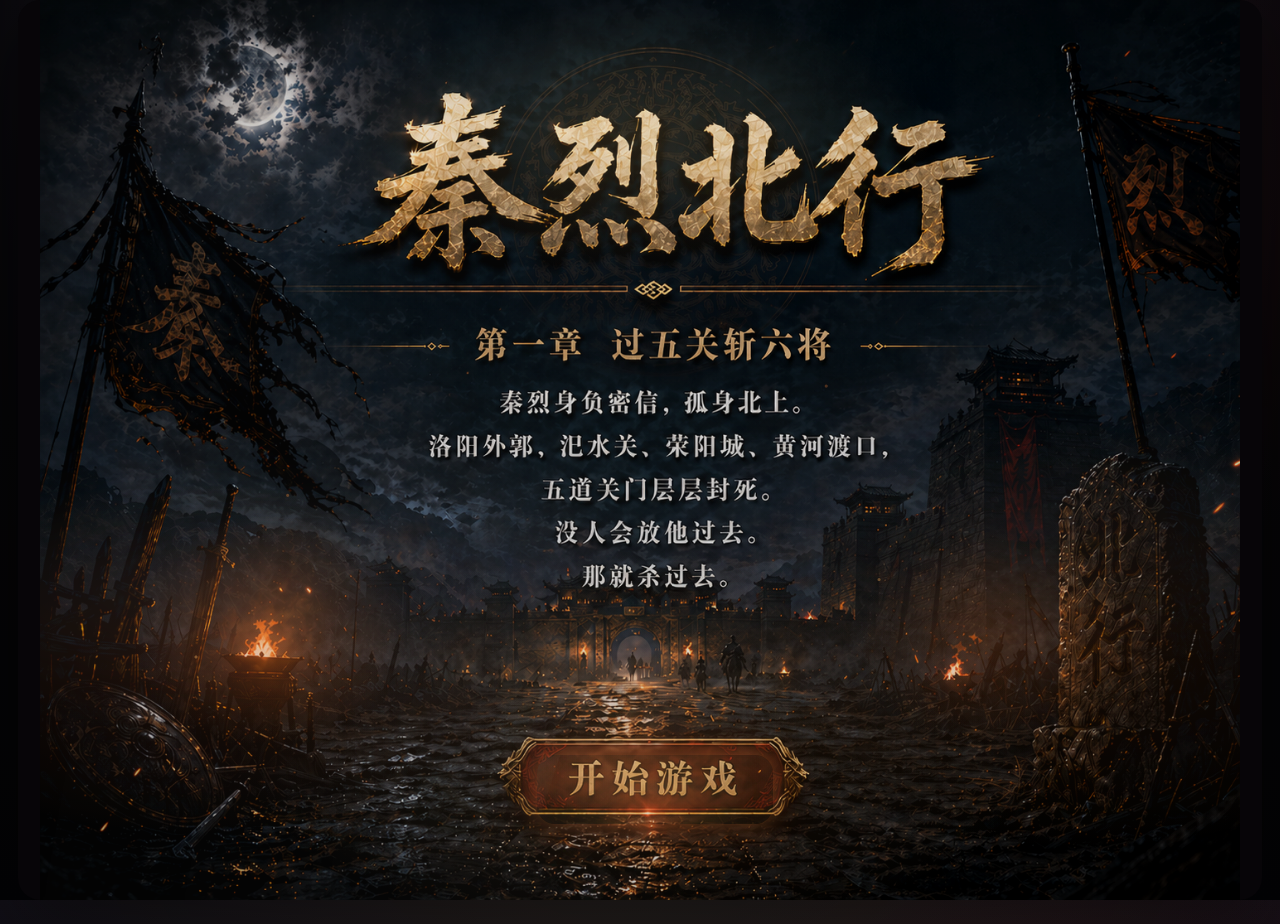
==== index.html @ 7d9b2bb1 "Fix attr growth resolution and block-vs-quick mitigation from 坚守 Made-with: Cursor" ====
<!doctype html>
<html lang="zh-Hans">
  <head>
    <meta charset="UTF-8" />
    <meta name="viewport" content="width=device-width, initial-scale=1.0" />
    <title>第一章·过五关斩六将</title>
    <link rel="preconnect" href="https://fonts.googleapis.com">
    <link rel="preconnect" href="https://fonts.gstatic.com" crossorigin>
    <link href="https://fonts.googleapis.com/css2?family=Shippori+Mincho:wght@400;500;600;700;800&family=Zen+Antique+Soft&family=Noto+Serif+JP:wght@400;500;600;700;900&display=swap" rel="stylesheet">
    <link rel="stylesheet" href="./style.css?v=20260427-home-start-fx-h-10" />
  </head>
  <body>
    <div class="app">
      <section id="homeScreen" class="home-screen" hidden aria-label="主菜单">
        <!-- 舞台与 4:3 封面同源，透明按钮热区随图片缩放对齐 -->
        <div class="home-screen__stage">
          <picture class="home-screen__loop-wrap">
            <img
              class="home-screen__loop"
              src="./ui-home-main-bg.png"
              alt=""
              width="1024"
              height="768"
              decoding="async"
              fetchpriority="high"
            />
          </picture>
          <div class="home-screen__fx" aria-hidden="true"></div>
          <div class="home-screen__depth" aria-hidden="true"></div>
          <div class="home-screen__content">
            <div class="home-screen__logo-fx" aria-hidden="true"></div>
            <div class="home-screen__actions">
              <span class="home-screen__start-fx" aria-hidden="true"></span>
              <button id="btnHomeStart" class="btn btn-offense home-screen__btn" type="button">开始游戏</button>
            </div>
          </div>
        </div>
      </section>

      <header id="appTopbar" class="topbar">
        <div class="topbar-row topbar-row--main">
          <div class="title">
                <div class="kicker">秦烈北行</div>
            <div id="pageTitle" class="h1">第一章·过五关斩六将</div>
          </div>
          <div class="topbar-roadmap-merit">
            <nav id="chapterRoadmap" class="chapter-roadmap" aria-label="战斗进度"></nav>
            <div id="runMeritWidget" class="run-merit-widget" aria-live="polite">
              <span class="run-merit-kicker">军功簿</span>
              <span id="runMeritValue" class="run-merit-value">0</span>
              <div id="runMeritHint" class="run-merit-hint" aria-hidden="true"></div>
            </div>
          </div>
        </div>
      </header>

      <!-- 剧情/目标已取消：只保留战斗与成长 -->

      <!-- 标题栏下方的“推进/成长模块”已取消；成长按钮改放在战斗信息内 -->

      <main id="appMain" class="main">
        <section class="left-col" id="leftCol">
          <section class="panel panel--chronicle">
            <div class="panel-header panel-header--intro-hero-actions">
              <div class="panel-header-text">
                <div id="battleLogPanelTitle" class="panel-title">阵前纪事</div>
                <div id="battleLogPanelSubtitle" class="panel-subtitle">刀兵往来，瞬息可变</div>
              </div>
              <div class="intro-hero-actions">
                <button
                  id="btnIntroHeroLocate"
                  type="button"
                  class="btn btn-secondary intro-hero-locate"
                  title="重新打开游戏主页以拉取最新排行榜"
                  hidden
                >
                  刷新排行榜
                </button>
                <div id="introHeroLocateMsg" class="intro-hero-locate-msg" aria-live="polite"></div>
              </div>
            </div>
            <div id="battleLog" class="scrollbox" aria-live="polite"></div>
          </section>

          <section id="settlePanelSection" class="panel panel--left-arsenal mini-panel--arsenal">
            <div class="panel-header">
              <div class="panel-title">战法卷</div>
              <div class="panel-subtitle">已得战法</div>
            </div>
            <div id="warehouseCards" class="warehouse-cards warehouse-cards--only"></div>
          </section>
        </section>

        <section class="right-col">
          <section id="battleInfoPanel" class="panel battle-info-panel panel--battle-stage">
            <div
              id="meritGradeUpgradeBanner"
              class="merit-grade-upgrade-banner"
              hidden
              aria-hidden="true"
              role="status"
            ></div>
            <div class="panel-header panel-header--battle-stage">
              <div class="panel-title">阵前形势</div>
              <div class="panel-subtitle" id="turnInfo"></div>
            </div>

            <!-- 第一章通关后：胜利条置于标题下，其下为内嵌结算（替代原全屏战功浮层） -->
            <div id="chapterSettleStack" class="chapter-settle-stack" hidden aria-hidden="true">
              <div id="chapterSettleVictory" class="chapter-settle-victory">
                <div class="chapter-settle-victory-card">
                  <div class="win-accent-bar"></div>
                  <div class="win-kicker">VICTORY</div>
                  <div class="win-text">此战得胜</div>
                </div>
              </div>
              <div id="chapterSettleBody" class="chapter-settle-body">
                <!-- 战功评级 + 此战得分：单卡包裹 -->
                <div id="chapterSettleScoreRow" class="chapter-settle-merit-card">
                  <div id="chapterSettleMeritHero" class="chapter-settle-merit-hero" aria-label="战功评价结果"></div>
                  <div class="chapter-settle-merit-card__score-row">
                    <div class="chapter-settle-score-block">
                      <span class="chapter-settle-label">此战得分</span>
                      <div id="chapterSettleScoreHintWrap" class="chapter-settle-score-hint" hidden aria-live="polite">
                        <span id="chapterSettleScoreHintPrimary" class="chapter-settle-score-hint-primary"></span>
                        <span id="chapterSettleScoreHintBonus" class="chapter-settle-score-hint-bonus" hidden></span>
                      </div>
                    </div>
                    <span id="chapterSettleMeritFlyAnchor" class="chapter-settle-score-fly-anchor">
                      <strong id="chapterSettleScoreVal" class="chapter-settle-score-val">—</strong>
                    </span>
                  </div>
                </div>
                <!-- 武魂（武将名与列传气质） -->
                <div class="chapter-settle-hero chapter-settle-soul-layer" id="chapterSettleHeroBlock"></div>
                <div class="chapter-settle-actions">
                  <button type="button" id="btnChapterSettleReplay" class="btn btn-offense">再战一次</button>
                  <button type="button" id="btnChapterSettleRename" class="btn btn-secondary" title="修改在英雄榜上的昵称">
                    我想改名
                  </button>
                </div>
              </div>
            </div>

            <div id="resolutionLayer" class="resolution-layer" hidden aria-hidden="true">
              <div id="resolutionPrimary" class="resolution-primary">
                <div id="playerActionCapsule" class="resolution-capsule resolution-capsule--player"></div>
                <div id="enemyActionCapsule" class="resolution-capsule resolution-capsule--enemy"></div>
                <div id="resolutionBurst" class="resolution-burst" aria-hidden="true"></div>
                <div id="resolutionLabel" class="resolution-label"></div>
              </div>
              <div id="resolutionSecondary" class="resolution-secondary"></div>
            </div>
            <div id="battleMeritFxLayer" class="battle-merit-fx-layer" hidden aria-hidden="true">
              <div id="battleMeritJudgement" class="battle-merit-judgement"></div>
              <div id="battleMeritDelta" class="battle-merit-delta"></div>
              <div id="battleMeritBreakdown" class="battle-merit-breakdown" aria-hidden="true"></div>
              <div id="battleMeritCombo" class="battle-merit-combo"></div>
              <div id="battleMeritBurst" class="battle-merit-burst"></div>
            </div>

            <div id="introOverlay" class="intro-overlay" hidden>
              <div class="intro-overlay-inner">
                <div class="intro-title">试锋之说明</div>
                <div class="intro-body">
                  <p>此乃三国乱世中的文字战阵。敌将各有意图，你须在“快攻、重击、防御、盾反、调息”之间择机而动，破其架势，乘隙处决，方可夺胜。</p>
                  <div class="intro-sub">此战所求</div>
                  <p>通关第一章《边寨首功》。胜局既定之前，务求少失手、少费回合、多存气血，以夺更高军功，名列英雄榜。</p>
                  <div class="intro-lb-head">
                    <div class="intro-sub">天下英雄榜</div>
                    <div class="intro-lb-refresh">
                      <button
                        id="btnIntroLbRefresh"
                        type="button"
                        class="btn btn-secondary intro-lb-refresh__btn"
                        title="打开主页以更新排行榜"
                      >
                        刷新
                      </button>
                    </div>
                  </div>
                  <div id="introTop3" class="intro-top3" aria-label="英雄榜节选"></div>
                  <div id="introDareCopy" class="intro-dare">乱世功名，敢来争先否？</div>
                  <div id="introDareActions" class="intro-dare-actions">
                    <button id="btnIntroDare" class="btn btn-offense intro-dare-btn" type="button">我敢试锋</button>
                    <button id="btnIntroContinue" class="btn btn-secondary intro-dare-btn" type="button" hidden>仍以旧名出战</button>
                    <button id="btnIntroNew" class="btn btn-secondary intro-dare-btn" type="button" hidden>另立名号</button>
                  </div>
                </div>
              </div>
            </div>

            <div
              id="nameDialog"
              class="name-dialog-overlay"
              hidden
              role="dialog"
              aria-modal="true"
              aria-labelledby="nameDialogTitle"
            >
              <div class="name-dialog-card">
                <div class="name-dialog-card__texture" aria-hidden="true"></div>
                <button type="button" id="nameDialogClose" class="name-dialog-close" aria-label="关闭">
                  ×
                </button>
                <header class="name-dialog-head">
                  <div class="name-dialog-kicker">名籍</div>
                  <div id="nameDialogTitle" class="name-dialog-title">请留名号</div>
                  <p id="nameDialogSub" class="name-dialog-sub">敢问壮士尊号？</p>
                </header>
                <div class="name-dialog-field">
                  <input
                    id="nameDialogInput"
                    class="name-dialog-input"
                    type="text"
                    placeholder="汉字至多 6 字，字母至多 12 个"
                  />
                </div>
                <div class="name-dialog-actions">
                  <button id="nameDialogOk" class="btn btn-offense name-dialog-ok" type="button">定名</button>
                </div>
              </div>
            </div>

            <div id="growthOverlay" class="growth-overlay" hidden>
              <div class="growth-overlay-inner">
                <div class="growth-title" id="nodeTitle"></div>
                <div class="growth-sub" id="nodeSubtitle"></div>
                <div id="nodeNarrativeBody" class="growth-narrative-body" hidden></div>
                <div id="nodeOptions" class="node-options"></div>
              </div>
            </div>

            <div id="battleCombatMain" class="battle-combat-main">
              <div id="battleCombatStage" class="battle-combat-stage">
                <div class="battle-stage-backdrop" aria-hidden="true">
                  <div class="battle-stage-backdrop__scene"></div>
                  <div class="battle-stage-backdrop__ornaments"></div>
                  <div class="battle-stage-backdrop__vignette"></div>
                </div>
                <div class="battle-stage-vs-crest" aria-hidden="true">
                  <img src="./ui-stage-vs-crest.png" alt="" />
                </div>
            <div id="enemyRowWrap" class="enemy-row">
              <div id="enemyCardA" class="fighter-card enemy-card" role="button" tabindex="0" aria-label="选择目标：敌方单位">
                <div id="enemyRestFxOverlayA" class="rest-fx-overlay" aria-hidden="true"></div>
                <div id="enemyCardFxLayerA" class="card-fx-layer" aria-hidden="true"></div>
                <div id="enemyCardFxTokenA" class="card-fx-token" aria-hidden="true"></div>
                <div id="enemyAvatarFrameA" class="card-avatar-frame card-avatar-frame--enemy" aria-hidden="true"></div>
                <span id="enemyFieldBadgeA" class="enemy-field-badge"></span>
                <div class="enemy-card-body">
                  <div class="card-title" id="enemyAName"></div>
                  <div class="meters">
                    <div class="meter">
                      <div class="meter-label">HP</div>
                      <div id="eAHpBarWrap" class="meter-bar"><div id="eAHpBar" class="meter-fill"></div></div>
                      <div id="eAHpText" class="meter-text"></div>
                    </div>
                    <div class="meter">
                      <div class="meter-label">失衡</div>
                      <div id="eAStaggerBarWrap" class="meter-bar"><div id="eAStaggerBar" class="meter-fill stagger"></div></div>
                      <div id="eAStaggerText" class="meter-text"></div>
                    </div>
                  </div>
                  <div id="eAFlags" class="flags"></div>
                  <div id="intentAInCard" class="enemy-intent"></div>
                </div>
                <div id="enemyExecuteWrapA" class="enemy-execute-overlay" hidden>
                  <button id="actExecuteA" type="button" class="btn btn-danger btn-execute-on-card">失衡已满！上前处决！</button>
                </div>
              </div>

              <div id="enemyCardB" class="fighter-card enemy-card" role="button" tabindex="0" aria-label="选择目标：敌方单位">
                <div id="enemyRestFxOverlayB" class="rest-fx-overlay" aria-hidden="true"></div>
                <div id="enemyCardFxLayerB" class="card-fx-layer" aria-hidden="true"></div>
                <div id="enemyCardFxTokenB" class="card-fx-token" aria-hidden="true"></div>
                <div id="enemyAvatarFrameB" class="card-avatar-frame card-avatar-frame--enemy" aria-hidden="true"></div>
                <span id="enemyFieldBadgeB" class="enemy-field-badge"></span>
                <div class="enemy-card-body">
                  <div class="card-title" id="enemyBName"></div>
                  <div class="meters">
                    <div class="meter">
                      <div class="meter-label">HP</div>
                      <div id="eBHpBarWrap" class="meter-bar"><div id="eBHpBar" class="meter-fill"></div></div>
                      <div id="eBHpText" class="meter-text"></div>
                    </div>
                    <div class="meter">
                      <div class="meter-label">失衡</div>
                      <div id="eBStaggerBarWrap" class="meter-bar"><div id="eBStaggerBar" class="meter-fill stagger"></div></div>
                      <div id="eBStaggerText" class="meter-text"></div>
                    </div>
                  </div>
                  <div id="eBFlags" class="flags"></div>
                  <div id="intentBInCard" class="enemy-intent"></div>
                </div>
                <div id="enemyExecuteWrapB" class="enemy-execute-overlay" hidden>
                  <button id="actExecuteB" type="button" class="btn btn-danger btn-execute-on-card">失衡已满！上前处决！</button>
                </div>
                <div id="enemyWaitingOverlayB" class="enemy-waiting-overlay" aria-hidden="true">
                  <span class="enemy-waiting-overlay__label">未上场</span>
                </div>
              </div>

              <div id="enemyCardC" class="fighter-card enemy-card" hidden role="button" tabindex="0" aria-label="选择目标：敌方单位">
                <div id="enemyRestFxOverlayC" class="rest-fx-overlay" aria-hidden="true"></div>
                <div id="enemyCardFxLayerC" class="card-fx-layer" aria-hidden="true"></div>
                <div id="enemyCardFxTokenC" class="card-fx-token" aria-hidden="true"></div>
                <div id="enemyAvatarFrameC" class="card-avatar-frame card-avatar-frame--enemy" aria-hidden="true"></div>
                <span id="enemyFieldBadgeC" class="enemy-field-badge"></span>
                <div class="enemy-card-body">
                  <div class="card-title" id="enemyCName"></div>
                  <div class="meters">
                    <div class="meter">
                      <div class="meter-label">HP</div>
                      <div id="eCHpBarWrap" class="meter-bar"><div id="eCHpBar" class="meter-fill"></div></div>
                      <div id="eCHpText" class="meter-text"></div>
                    </div>
                    <div class="meter">
                      <div class="meter-label">失衡</div>
                      <div id="eCStaggerBarWrap" class="meter-bar"><div id="eCStaggerBar" class="meter-fill stagger"></div></div>
                      <div id="eCStaggerText" class="meter-text"></div>
                    </div>
                  </div>
                  <div id="eCFlags" class="flags"></div>
                  <div id="intentCInCard" class="enemy-intent"></div>
                </div>
                <div id="enemyExecuteWrapC" class="enemy-execute-overlay" hidden>
                  <button id="actExecuteC" type="button" class="btn btn-danger btn-execute-on-card">失衡已满！上前处决！</button>
                </div>
              </div>
            </div>

            <div id="dividerAfterEnemies" class="battle-vs-divider" role="separator" aria-label="对阵">
              <span class="battle-vs-divider__line battle-vs-divider__line--enemy" aria-hidden="true"></span>
              <span id="battleMeritFlyAnchor" class="battle-vs-divider__fly-anchor">
                <span id="battleVsTurnLabel" class="battle-vs-divider__vs">VS</span>
                <span id="endingMeritFlyAnchor" class="battle-vs-divider__turn-limit-wrap" hidden>
                  <span class="battle-vs-divider__turn-limit-label">本战</span>
                  <span id="endingMeritBattleTurn" class="battle-vs-divider__turn-limit" aria-live="polite">—</span>
                </span>
              </span>
              <span class="battle-vs-divider__line battle-vs-divider__line--player" aria-hidden="true"></span>
            </div>
            <div class="action-desc" id="actionDesc">—</div>

            <div id="playerRowWrap" class="player-row">
              <div id="playerCard" class="fighter-card">
                <div id="restFxOverlay" class="rest-fx-overlay" aria-hidden="true"></div>
                <div id="playerCardFxLayer" class="card-fx-layer" aria-hidden="true"></div>
                <div id="playerCardFxToken" class="card-fx-token" aria-hidden="true"></div>
                <div id="playerAvatarFrame" class="card-avatar-frame card-avatar-frame--player" aria-hidden="true"></div>
                <div id="playerBrokenBanner" class="player-status-banner" hidden>破绽</div>
                <div id="playerDeadBanner" class="player-status-banner player-status-banner--dead" hidden></div>
                <div id="playerMeritTurnWarn" class="player-merit-turn-warn" hidden aria-live="polite"></div>
                <div class="player-card-head">
                  <div class="player-card-id">
                    <span id="playerName" class="player-name"></span><span id="playerLevel" class="fighter-level"></span>
                  </div>
                </div>
                <div class="meters">
                  <div class="meter">
                    <div class="meter-label">HP</div>
                    <div id="pHpBarWrap" class="meter-bar"><div id="pHpBar" class="meter-fill"></div></div>
                    <div id="pHpText" class="meter-text"></div>
                  </div>
                  <div class="meter">
                    <div class="meter-label">失衡</div>
                    <div id="pStaggerBarWrap" class="meter-bar"><div id="pStaggerBar" class="meter-fill stagger"></div></div>
                    <div id="pStaggerText" class="meter-text"></div>
                  </div>
                </div>
                <div id="pFlags" class="flags"></div>
                <div id="playerCardFlavor" class="player-card-flavor">—</div>
              </div>
              <section class="mini-panel mini-panel--commands skill-icons-panel" aria-label="招式">
                <div class="mini-title">招式</div>
                <div class="skill-icons">
                  <div class="skill-icons-row">
                    <button id="actAttack" class="skill-icon skill-icon--attack btn btn-quick" type="button">快攻</button>
                    <button id="actHeavy" class="skill-icon skill-icon--heavy btn btn-heavy" type="button">重击</button>
                  </div>
                  <div class="skill-icons-row">
                    <button id="actDefend" class="skill-icon skill-icon--defend btn btn-defend" type="button">防御</button>
                    <button id="actBlock" class="skill-icon skill-icon--block btn btn-block" type="button">盾反</button>
                    <button id="actRest" class="skill-icon skill-icon--rest btn btn-rest" type="button">调息</button>
                  </div>
                </div>
              </section>
            </div>

            <div id="growthContinueBar" class="growth-continue-bar" hidden>
              <button id="btnGrowthNextBattle" type="button" class="btn btn-offense growth-next-battle-btn">进入下一场战斗</button>
            </div>

            <div id="preFightStartWrap" class="pre-fight-start" hidden>
              <button id="btnStartBattle" class="btn btn-offense pre-fight-start-btn" type="button">开阵</button>
              <button id="btnRetryBattle" class="btn btn-danger pre-fight-start-btn" type="button" hidden>再战此阵</button>
              <button id="btnLoseBackToMain" class="btn btn-secondary pre-fight-start-btn" type="button" hidden>结算回营</button>
            </div>

            <div id="actionsWrap" class="actions">
              <div class="action-cell">
                <button id="actAttackOld" class="btn btn-quick" type="button">快攻</button>
                <div id="actHintAttack" class="action-effect" aria-hidden="true"></div>
              </div>
              <div class="action-cell">
                <button id="actHeavyOld" class="btn btn-heavy" type="button">重击</button>
                <div id="actHintHeavy" class="action-effect" aria-hidden="true"></div>
              </div>
              <div class="action-cell">
                <button id="actDefendOld" class="btn btn-defend" type="button">防御</button>
                <div id="actHintDefend" class="action-effect" aria-hidden="true"></div>
              </div>
              <div class="action-cell">
                <button id="actBlockOld" class="btn btn-block" type="button">盾反</button>
                <div id="actHintBlock" class="action-effect" aria-hidden="true"></div>
              </div>
              <div class="action-cell">
                <button id="actRestOld" class="btn btn-rest" type="button">调息</button>
                <div id="actHintRest" class="action-effect" aria-hidden="true"></div>
              </div>
            </div>

            <div id="battleWinInline" class="battle-win-inline" hidden aria-hidden="true">
              <div class="battle-win-inline-shell">
                <div id="battleWinInlineVictory" class="battle-win-inline-victory" hidden>
                  <div class="win-card battle-win-inline-card">
                    <div class="win-accent-bar"></div>
                    <div class="win-kicker">VICTORY</div>
                    <div class="win-text">此战得胜</div>
                    <div class="win-divider"></div>
                    <button id="btnWinContinue" class="btn win-claim" type="button">领赏</button>
                    <button id="btnWinClaim" class="btn win-claim" type="button" hidden>录入英雄榜</button>
                  </div>
                </div>
                <div id="winRewardSixPick" class="win-reward-six-pick" hidden aria-live="polite"></div>
                <div id="winGrowthEmbed" class="win-growth-embed battle-win-inline-growth" hidden>
                  <div class="win-growth-title" id="winGrowthTitle"></div>
                  <div class="win-growth-sub" id="winGrowthSubtitle"></div>
                  <div id="winGrowthOptions" class="win-growth-options node-options"></div>
                </div>
                <div id="battleWinInlineAdvance" class="battle-win-inline-advance" hidden>
                  <button
                    id="btnWinGrowthNextBattle"
                    type="button"
                    class="btn btn-offense battle-win-inline-advance-btn"
                    disabled
                  >
                    奔赴下一阵
                  </button>
                  <div id="winGrowthNextSubtitle" class="battle-win-inline-advance-sub" aria-live="polite"></div>
                </div>
              </div>
            </div>
              </div>

            <div id="dividerBeforeBelowActions" class="panel-divider"></div>
            <div id="belowActionsWrap" class="below-actions">
              <section class="mini-panel mini-panel--war-report panel--war-report">
                <div class="mini-title mini-title--war-report">
                  <div id="settleLogPanelTitle" class="panel-title">战后军报</div>
                  <div id="settleLogPanelSubtitle" class="panel-subtitle">功过赏罚</div>
                </div>
                <div id="settleLog" class="scrollbox mini settle-log-panel"></div>
              </section>
              <section id="tipsPanel" class="mini-panel mini-panel--tips">
                <div class="mini-title mini-title--tips-head">
                  <span>军前提要</span>
                  <label class="beginner-mode-toggle">
                    <input type="checkbox" id="beginnerModeToggle" />
                    <span>初学指引</span>
                  </label>
                </div>
                <div id="tips" class="scrollbox mini"></div>
              </section>
            </div>
            </div>
          </section>
        </section>
      </main>

      <!-- 固定在全屏最上层，勿放在 #battleInfoPanel 内，否则会参与 flex 子项布局、易与 backdrop-filter 叠层干扰战斗区 -->
      <div
        id="bossExecPlayerDramaOverlay"
        class="boss-exec-player-drama-overlay"
        hidden
        aria-hidden="true"
        aria-label="头目处决预告"
      >
        <div class="boss-exec-player-drama-inner">
          <p class="boss-exec-player-drama-line boss-exec-player-drama-line--1" id="bossExecPlayerDramaLine1"></p>
          <p class="boss-exec-player-drama-line boss-exec-player-drama-line--2" id="bossExecPlayerDramaLine2"></p>
        </div>
      </div>
    </div>

    <!-- 第一章通关黑幕终章（盖过顶栏与主界面） -->
    <div
      id="chapterEndEpilogue"
      class="chapter-end-epilogue"
      hidden
      aria-hidden="true"
      aria-label="第一章结尾"
    >
      <div class="chapter-end-epilogue__inner">
        <h2 id="chapterEndEpilogueTitle" class="chapter-end-epilogue__title">第一章完</h2>
        <div class="chapter-end-epilogue__lines" aria-live="polite">
          <p class="chapter-end-epilogue__line" data-line="1">五关已过，六将皆斩。</p>
          <p class="chapter-end-epilogue__line" data-line="2">秦烈踏过古道，身后血色渐沉。</p>
          <p class="chapter-end-epilogue__line" data-line="3">信还在。</p>
          <p class="chapter-end-epilogue__line chapter-end-epilogue__line--final" data-line="5">路，还没有走完。</p>
        </div>
        <div id="chapterEndEpilogueActions" class="chapter-end-epilogue__actions" hidden>
          <button type="button" id="btnChapterEndReplayMenu" class="btn btn-offense">再玩一次</button>
          <button type="button" id="btnChapterEndNextChapter" class="btn btn-secondary">进入第二章</button>
        </div>
      </div>
    </div>

    <script src="./supabase-config.js"></script>
    <script src="./leaderboard-online.js"></script>
    <script src="./general_soul_lookup.js"></script>
    <script src="./general_soul_comment.js"></script>
    <script src="./general_soul_lore_105.js"></script>
    <script src="./general_soul_scoring.js"></script>
    <script src="./skill_cards_config.js"></script>
    <script src="./main.js?v=20260427-attr-block-mit"></script>
  </body>
</html>
---- style.css ----
:root{
  --bg:#0d0a12;
  --panel:#16121e;
  --panel2:#110d1a;
  --text:#e8dcc8;
  --muted:#9a8e7a;
  --line:#2d2340;
  --accent:#c9a96e;
  --accent2:#c41e3a;
  --danger:#b91c1c;
  --warn:#d4920a;
  --shadow: 0 10px 30px rgba(0,0,0,.45);
  --radius:10px;
  --mono: "Noto Serif JP", "Shippori Mincho", ui-monospace, SFMono-Regular, Menlo, Monaco, Consolas, "Liberation Mono", "Courier New", monospace;
  --sans: "Shippori Mincho", "Noto Serif JP", "Zen Antique Soft", serif;
  /* 全站按钮：与主菜单行动键同源宋体，战斗/叙事/弹窗共用 */
  --ui-btn-font: "Noto Serif SC", "Source Han Serif SC", "Songti SC", "Shippori Mincho", "Noto Serif JP", serif;
  /* 战斗信息面板：战前/战中统一最小高度，避免隐藏卡片区后整体被压扁 */
  --battle-info-panel-min-h: 820px;
  --battle-enemy-slot-h: 296px;
  /* 技能按键悬浮说明：高于战斗区内卡片/提示等；全屏蒙层再高于说明 */
  --z-skill-tooltip: 50000;
  --z-modal-overlay: 60000;
  /* 顶部累计战功悬浮框：全局最高，避免被任意面板遮挡 */
  --z-run-merit-hint: 120000;
  /* 战功评级 7 档：统一动效基准（由 .grade-* 覆盖强弱） */
  --grade-text-shadow: 0 1px 2px rgba(0, 0, 0, 0.45);
  --grade-border-width: 2px;
  --grade-glow-size: 18px;
  --grade-particle-opacity: 0.18;
  --grade-sheen-speed: 3.6s;
  --grade-breathe-speed: 2.8s;
  --grade-burst-scale: 1.06;
  --grade-icon-opacity: 0.16;
}

*{box-sizing:border-box}
html,body{height:100%}
body{
  margin:0;
  font-family:var(--sans);
  background: radial-gradient(1200px 700px at 20% 10%, rgba(201,169,110,.12), transparent 60%),
              radial-gradient(900px 700px at 90% 30%, rgba(196,30,58,.08), transparent 55%),
              var(--bg);
  color:var(--text);
}
/* 全局滚动条：与页面背景同色系，不做高对比跳色 */
html{
  scrollbar-width: thin;
  scrollbar-color: rgba(45,35,64,.78) rgba(13,10,18,.92);
}
*::-webkit-scrollbar{
  width: 10px;
  height: 10px;
}
*::-webkit-scrollbar-track{
  background: rgba(13,10,18,.92);
  border: 1px solid rgba(30,22,45,.6);
  border-radius: 999px;
}
*::-webkit-scrollbar-thumb{
  background: linear-gradient(180deg, rgba(45,35,64,.92), rgba(30,22,48,.9));
  border: 1px solid rgba(80,60,100,.42);
  border-radius: 999px;
}
*::-webkit-scrollbar-thumb:hover{
  background: linear-gradient(180deg, rgba(55,42,78,.94), rgba(40,30,58,.92));
}
*::-webkit-scrollbar-corner{
  background: rgba(13,10,18,.92);
}

.app{
  max-width:1200px;
  margin:0 auto;
  padding:18px;
}

.topbar{
  display:flex;
  flex-direction:column;
  align-items:stretch;
  gap:10px;
  padding:14px 16px 12px;
  background: linear-gradient(180deg, rgba(22,18,30,.92), rgba(17,13,26,.86));
  border:1px solid rgba(232,220,200,.06);
  border-radius: var(--radius);
  box-shadow: var(--shadow);
}
.topbar-row{
  display:flex;
  align-items:center;
  justify-content:space-between;
  gap:16px;
}
.topbar-row--main{
  width:100%;
  display: grid;
  grid-template-columns: auto 1fr;
  column-gap: 16px;
  align-items:flex-start;
}
.title{
  flex:0 0 auto;
  max-width:42%;
  min-width: 280px;
}
/* 标题右侧：进度线 + 累计战功 */
.topbar-roadmap-merit{
  min-width: 0;
  position: relative;
  min-height: 74px;
  padding-right: 156px;
  display:block;
}
.topbar-roadmap-merit .chapter-roadmap{
  width: min(760px, 100%);
  max-width: 100%;
  overflow-x:auto;
  overflow-y:hidden;
  -webkit-overflow-scrolling:touch;
  padding:10px 0 6px;
  margin: 0 auto;
  transform: translateX(120px);
  scrollbar-width: thin;
}
/* 序章全屏：与 JS hidden 双保险；收掉军功簿占位，路线图居中 */
body.app-prologue-open .run-merit-widget{
  display: none !important;
  visibility: hidden;
  pointer-events: none;
}
body.app-prologue-open .topbar-roadmap-merit{
  padding-right: 0;
}
body.app-prologue-open .topbar-roadmap-merit .chapter-roadmap{
  transform: none;
}
.run-merit-widget{
  flex:0 0 auto;
  position: absolute;
  top: 2px;
  right: 0;
  display:flex;
  flex-direction:row;
  align-items:baseline;
  justify-content:flex-end;
  gap:10px;
  padding:2px 0 0;
  min-width:140px;
  transform: translateX(-10px);
  z-index: calc(var(--z-run-merit-hint) - 1);
}
.run-merit-kicker{
  font-size:12px;
  font-weight:1000;
  letter-spacing:.12em;
  color: #e8c97a;
  text-shadow: 0 0 16px rgba(196,30,58,.22);
  white-space:nowrap;
}
.run-merit-value{
  font-family:var(--mono);
  font-size:56px;
  font-weight:1000;
  line-height:1;
  color: #f0d060;
  text-shadow: 0 0 18px rgba(234,179,8,.35);
  font-variant-numeric: tabular-nums;
  transition: transform .15s ease, color .15s ease;
}
.run-merit-widget--tick{
  animation: run-merit-widget-tick 0.45s ease-out 1;
}
.run-merit-widget--death-penalty-flash{
  overflow: visible;
}
.run-merit-widget--death-penalty-flash::after{
  content: attr(data-penalty-delta);
  position: absolute;
  right: -4px;
  top: -8px;
  font-size: 22px;
  font-weight: 1000;
  font-family: var(--mono);
  font-variant-numeric: tabular-nums;
  color: #f0c4b0;
  text-shadow: 0 0 14px rgba(210,80,80,.45);
  white-space: nowrap;
  pointer-events: none;
  animation: run-merit-penalty-delta-pop 0.4s ease-out 1;
}
@keyframes run-merit-penalty-delta-pop{
  0%{ opacity: 0; transform: translateY(6px) scale(0.92); }
  45%{ opacity: 1; transform: translateY(0) scale(1.06); }
  100%{ opacity: 1; transform: translateY(-3px) scale(1); }
}
@keyframes run-merit-widget-tick{
  0%{ transform: translateX(-10px) scale(1); filter: brightness(1); }
  35%{ transform: translateX(-10px) scale(1.05); filter: brightness(1.12); }
  100%{ transform: translateX(-10px) scale(1); filter: brightness(1); }
}

.run-merit-hint{
  position: absolute;
  right: -6px;
  top: calc(100% + 10px);
  width: min(520px, 62vw);
  max-width: 520px;
  padding: 12px 12px 10px 12px;
  border-radius: 12px;
  border: 1px solid rgba(232,220,200,.10);
  background: linear-gradient(180deg, rgba(17,13,26,.98), rgba(8,5,15,.96));
  box-shadow: 0 18px 50px rgba(0,0,0,.55);
  z-index: var(--z-run-merit-hint);
  opacity: 0;
  transform: translateY(-6px);
  pointer-events: none;
  transition: opacity .14s ease, transform .14s ease;
  text-align: left;
}
.run-merit-widget:hover .run-merit-hint{
  opacity: 1;
  transform: translateY(0);
}
.run-merit-hint .rm-head{
  font-size: 11px;
  letter-spacing: .10em;
  text-transform: uppercase;
  color: rgba(253,230,138,.95);
  font-weight: 900;
  margin-bottom: 6px;
}
.run-merit-hint .rm-head--sp{ margin-top: 10px; }
.run-merit-hint .rm-muted{
  font-size: 12px;
  color: rgba(232,220,200,.78);
  line-height: 1.45;
  margin-bottom: 4px;
}
.run-merit-hint .rm-line{
  display:flex;
  gap:8px;
  margin: 3px 0;
  font-size: 12px;
  line-height: 1.4;
  color: rgba(232,220,200,.92);
}
.run-merit-hint .rm-k{ color: rgba(212,190,138,.90); font-weight: 900; white-space: nowrap; }
.run-merit-hint .rm-v{ color: rgba(232,220,200,.90); }
.run-merit-hint .rm-sum{
  margin-top: 8px;
  font-size: 12px;
  color: rgba(232,220,200,.92);
}
.run-merit-hint .rm-sum--small{ color: rgba(145,148,155,.95); margin-top: 4px; }

/* 旧版战后军报分栏样式：保留供存档/实验页复用，当前战斗界面已改为单独军报面板 */
.panel--settle-split .settle-split{
  display: grid;
  grid-template-rows: 1fr 2fr;
  flex: 1 1 0;
  height: 100%;
  min-height: 0;
}
.panel--settle-split .scrollbox{
  max-height: none;
}
.panel--settle-split .settle-log-half{
  height: 100%;
}
.panel--settle-split .settle-rank-half .scrollbox.settle-rank-list{
  flex: 1 1 0;
  min-height: 0;
  height: auto;
}
.settle-log-half{
  border-bottom: 1px solid rgba(232,220,200,.06);
}
.settle-rank-half{
  display:flex;
  flex-direction:column;
  min-height:0;
}
.settle-rank-head{
  padding: 10px 16px 6px 16px;
  border-bottom: 1px solid rgba(232,220,200,.06);
  background: rgba(0,0,0,.10);
}
.settle-rank-title{
  font-weight: 900;
  letter-spacing: .06em;
}
.settle-rank-top3{
  flex-shrink: 0;
  padding: 6px 0 8px;
  border-bottom: 1px solid rgba(232,220,200,.06);
  background: rgba(0,0,0,.04);
}
.rank-row--live-preview{
  position: relative;
  border: 1px dashed rgba(250,204,21,.5) !important;
  background: linear-gradient(90deg, rgba(234,179,8,.16), rgba(35,28,48,.4)) !important;
  box-shadow: inset 0 0 0 1px rgba(250,204,21,.1), 0 0 20px rgba(234,179,8,.08);
}
.rank-row--live-preview.rank-row--grade-tier-up{
  animation: meritLbGradeTierUp 1.15s ease-out 1;
}
@keyframes meritLbGradeTierUp{
  0%{
    box-shadow: inset 0 0 0 1px rgba(250,204,21,.15), 0 0 0 rgba(253,224,71,0);
    filter: brightness(1);
  }
  35%{
    box-shadow: inset 0 0 0 2px rgba(254,249,195,.55), 0 0 28px rgba(250,204,21,.45);
    filter: brightness(1.12);
  }
  100%{
    box-shadow: inset 0 0 0 1px rgba(250,204,21,.1), 0 0 20px rgba(234,179,8,.08);
    filter: brightness(1);
  }
}

.merit-grade-upgrade-banner{
  position: sticky;
  top: 0;
  z-index: 60;
  margin: 0 0 8px;
  padding: 10px 14px;
  text-align: center;
  font-weight: 900;
  font-size: 15px;
  letter-spacing: 0.14em;
  color: #d8dce8;
  text-shadow: 0 0 20px rgba(142, 219, 255, 0.48);
  background: linear-gradient(90deg, transparent, rgba(142, 219, 255, 0.2), transparent);
  border-bottom: 1px solid rgba(190, 235, 255, 0.42);
  transform: translateY(-8px);
  opacity: 0;
  pointer-events: none;
  transition: transform 0.35s cubic-bezier(0.22, 1, 0.36, 1), opacity 0.35s ease;
}
.merit-grade-upgrade-banner.is-visible{
  transform: translateY(0);
  opacity: 1;
}
.merit-grade-upgrade-banner[hidden]{
  display: none !important;
}
.rank-row--live-preview .rank-score{
  color: #fef08a;
}
.rank-live-badge{
  display: inline-block;
  margin-left: 6px;
  padding: 1px 6px;
  border-radius: 999px;
  font-size: 10px;
  font-weight: 900;
  letter-spacing: .06em;
  vertical-align: middle;
  color: rgba(254,249,195,.95);
  background: rgba(234,179,8,.22);
  border: 1px solid rgba(250,204,21,.35);
}
.rank-live-pill{
  display: inline-flex;
  align-items: center;
  padding: 2px 8px;
  border-radius: 999px;
  font-size: 10px;
  font-weight: 800;
  color: rgba(254,240,138,.95);
  background: rgba(51,65,85,.75);
  border: 1px solid rgba(250,204,21,.28);
}
.rank-num--live.is-rising{
  animation: meritRankRise 0.68s cubic-bezier(0.22,1,0.36,1) 1;
}
@keyframes meritRankRise{
  0%{
    transform: translateY(16px) scale(0.88);
    opacity: 0.4;
    filter: blur(0.5px);
    color: #facc15;
  }
  48%{
    transform: translateY(-5px) scale(1.07);
    opacity: 1;
    filter: none;
    color: #fffef0;
    text-shadow: 0 0 26px rgba(254,249,195,.55), 0 0 40px rgba(250,204,21,.35);
  }
  100%{
    transform: translateY(0) scale(1);
    opacity: 1;
    color: #fef08a;
    text-shadow: 0 0 18px rgba(250,204,21,.35);
  }
}
.scrollbox.settle-rank-list{
  padding-top: 10px;
}
.rank-row{
  display:grid;
  grid-template-columns: 56px minmax(0, 1fr) 84px 74px;
  align-items:center;
  column-gap: 10px;
  padding: 6px 12px;
  border-radius: 10px;
  margin: 0 6px 6px 6px;
  background: rgba(232,220,200,.04);
  border: 1px solid rgba(232,220,200,.06);
}
.rank-left{
  display:flex;
  align-items:center;
  gap:8px;
  min-width: 56px;
}
.rank-num{
  font-family: var(--mono);
  font-weight: 900;
  color: rgba(232,220,200,.9);
}
.rank-name{
  min-width: 0;
  font-size: 13px;
  font-weight: 600;
  color: rgba(232,220,200,.85);
  display:flex;
  align-items: center;
  gap: 8px;
  text-align: left;
}
.rank-name-text{
  min-width: 0;
  overflow: hidden;
  text-overflow: ellipsis;
  white-space: nowrap;
  max-width: 100%;
}
.rank-score{
  min-width: 84px;
  font-family: var(--mono);
  font-weight: 1000;
  font-size: 14px;
  color: #f0d060;
  text-align: left;
}
.rank-grade{
  min-width: 74px;
  font-size: 12px;
  display: flex;
  align-items: center;
  justify-content: flex-start;
  text-align: left;
}
.rank-grade .merit-grade{
  font-size: 11px;
}

/* 榜单行样式（主界面 intro / 历史榜单容器）：拉宽昵称列，分数靠右，评价只显示档名（无单字圆标） */
.scrollbox.settle-rank-list{
  padding-left: 8px;
  padding-right: 8px;
}
.scrollbox.settle-rank-list .rank-row,
.scrollbox.hero-intro-ranks .rank-row{
  grid-template-columns: 46px minmax(0, 1fr) auto auto;
  column-gap: 6px;
  padding: 6px 6px;
  margin-left: 2px;
  margin-right: 2px;
}
.scrollbox.settle-rank-list .rank-left,
.scrollbox.hero-intro-ranks .rank-left{
  min-width: 46px;
  gap: 6px;
}
.scrollbox.settle-rank-list .rank-score,
.scrollbox.hero-intro-ranks .rank-score{
  min-width: 0;
  text-align: right;
  justify-self: end;
  font-variant-numeric: tabular-nums;
  padding-right: 2px;
}
.scrollbox.settle-rank-list .rank-grade,
.scrollbox.hero-intro-ranks .rank-grade{
  min-width: 0;
  justify-content: flex-end;
}
.scrollbox.settle-rank-list .rank-grade .soul-grade-badge::before,
.scrollbox.hero-intro-ranks .rank-grade .soul-grade-badge::before{
  content: none !important;
  display: none !important;
}
.scrollbox.settle-rank-list .rank-grade .merit-grade.soul-grade-badge,
.scrollbox.hero-intro-ranks .rank-grade .merit-grade.soul-grade-badge{
  gap: 0;
  min-height: 0;
  padding: 2px 8px 3px;
  font-size: 11px;
  letter-spacing: 0.06em;
}
/* 左侧榜：昵称与将魂同一行；勿给昵称 flex-grow，否则会撑满整列将把魂顶到列尾 */
.scrollbox.settle-rank-list .rank-name.rank-name--with-soul,
.scrollbox.hero-intro-ranks .rank-name.rank-name--with-soul{
  flex-wrap: nowrap;
  justify-content: flex-start;
  gap: 2px;
}
.scrollbox.settle-rank-list .rank-name .rank-soul-line,
.scrollbox.hero-intro-ranks .rank-name .rank-soul-line{
  flex: 0 0 auto;
  display: inline-flex;
  align-items: center;
}
.scrollbox.settle-rank-list .rank-name.rank-name--with-soul .rank-name-text,
.scrollbox.hero-intro-ranks .rank-name.rank-name--with-soul .rank-name-text{
  flex: 0 1 auto;
  min-width: 0;
  max-width: 100%;
}
.scrollbox.settle-rank-list .rank-soul-line .intro-top3-soul-name.merit-grade.soul-grade-badge,
.scrollbox.hero-intro-ranks .rank-soul-line .intro-top3-soul-name.merit-grade.soul-grade-badge{
  max-width: min(7.5em, 36vw);
  box-sizing: border-box;
}
.scrollbox.settle-rank-list .rank-soul-line .intro-top3-soul-name.merit-grade--unknown,
.scrollbox.hero-intro-ranks .rank-soul-line .intro-top3-soul-name.merit-grade--unknown{
  max-width: min(7.5em, 36vw);
  display: inline-block;
  overflow: hidden;
  text-overflow: ellipsis;
  white-space: nowrap;
}
.rank-meta{
  display: inline-flex;
  align-items: center;
  gap: 6px;
  margin-left: 0;
  flex: 0 0 auto;
}
.rank-meta .rank-region{
  opacity: .7;
  font-size: 11px;
  color: rgba(154,142,122,.95);
}
.medal{
  display:inline-block;
  width:14px;
  height:14px;
  border-radius: 999px;
  box-shadow: 0 0 0 2px rgba(232,220,200,.10);
}
.medal--gold{
  width:18px;
  height:18px;
  background: radial-gradient(circle at 30% 30%, rgba(254,240,138,1), rgba(234,179,8,1));
  box-shadow: 0 0 0 2px rgba(250,204,21,.22), 0 0 22px rgba(234,179,8,.25);
}
.medal--silver{
  width:16px;
  height:16px;
  background: radial-gradient(circle at 30% 30%, rgba(220,208,188,1), rgba(154,142,122,1));
  box-shadow: 0 0 0 2px rgba(200,188,168,.18), 0 0 14px rgba(154,142,122,.22);
}
.medal--bronze{
  width:15px;
  height:15px;
  background: radial-gradient(circle at 30% 30%, rgba(253,186,116,1), rgba(180,83,9,1));
  box-shadow: 0 0 0 2px rgba(251,146,60,.18), 0 0 14px rgba(180,83,9,.22);
}
.run-merit-value--pulse{
  animation: runMeritValuePulse 0.75s ease-in-out 1;
}
@keyframes runMeritValuePulse{
  0%{ transform: scale(1); color: #f0d060; }
  35%{ transform: scale(1.12); color: #fff7c2; }
  100%{ transform: scale(1); color: #f0d060; }
}
.merit-lb-section{
  margin-top: 14px;
}
.merit-lb-table .merit-lb-date{
  font-size: 11px;
  color: var(--muted);
  text-align: right;
  white-space: nowrap;
}
.top-actions{
  flex:0 0 auto;
}
@media (max-width: 1220px){
  .topbar-row--main{
    display:flex;
    align-items:flex-end;
  }
  .topbar-roadmap-merit{
    min-height: 90px;
    padding-right: 0;
    display:flex;
    align-items:flex-end;
    justify-content:space-between;
    gap:14px;
  }
  .run-merit-widget{
    position: static;
    top: auto;
    right: auto;
    transform: none;
  }
  .topbar-roadmap-merit .chapter-roadmap{
    width: auto;
    flex:1 1 auto;
    margin: 0;
    transform: none;
  }
}
.chapter-roadmap-inner{
  display:flex;
  align-items:center;
  gap:0;
  min-width:min-content;
}
.roadmap-step{
  display:flex;
  flex-direction:column;
  align-items:center;
  gap:10px;
  flex:0 0 auto;
  max-width:160px;
  text-align:center;
  user-select:none;
}
.roadmap-dot{
  width:22px;
  height:22px;
  border-radius:999px;
  background: rgba(232,220,200,.12);
  border:3px solid rgba(232,220,200,.22);
  box-sizing:border-box;
  transition: background .2s, border-color .2s, box-shadow .2s;
}
.roadmap-label{
  font-size:18px;
  line-height:1.2;
  color: var(--muted);
  white-space:normal;
  word-break:keep-all;
}
.roadmap-connector{
  flex:0 0 26px;
  width:26px;
  height:5px;
  margin:0 6px;
  margin-bottom:34px;
  align-self:center;
  background: linear-gradient(90deg, rgba(232,220,200,.12), rgba(232,220,200,.22));
  border-radius:1px;
}
.roadmap-step--done .roadmap-dot{
  background: rgba(196,30,58,.35);
  border-color: rgba(196,30,58,.75);
}
.roadmap-step--done .roadmap-label{
  color: rgba(212,190,138,.85);
}
.roadmap-step--current .roadmap-dot{
  background: rgba(201,169,110,.45);
  border-color: var(--accent);
  box-shadow: 0 0 0 4px rgba(201,169,110,.22);
}
.roadmap-step--current .roadmap-label{
  color: var(--text);
  font-weight:600;
}
.roadmap-step--future .roadmap-dot{
  opacity:.65;
}
/* 头目战：圆点略大于普通战斗节点 */
.roadmap-step--boss .roadmap-dot{
  width:30px;
  height:30px;
  border-width:3px;
}
.roadmap-step--boss .roadmap-label{
  font-size:20px;
  font-weight:800;
}
.roadmap-step--current.roadmap-step--boss .roadmap-dot{
  box-shadow: 0 0 0 4px rgba(201,169,110,.28);
}

.title .kicker{
  font-size:12px;
  letter-spacing:.08em;
  text-transform:uppercase;
  color:var(--muted);
}
.title .h1{
  font-size:20px;
  font-weight:700;
  margin-top:4px;
}

.main{
  margin-top:14px;
  display:grid;
  grid-template-columns: 1fr 2fr;
  gap:14px;
  align-items:stretch;
}
.home-screen{
  position: relative;
  display: flex;
  align-items: flex-start;
  justify-content: center;
  min-height: 100vh;
  border-radius: 22px;
  overflow: hidden;
  box-shadow: 0 28px 80px rgba(0,0,0,.42);
  background-color: #070508;
}
/* 与首页封面 1024×768 同比例；透明热区对齐图中「开始游戏」按钮 */
.home-screen__stage{
  position: relative;
  width: min(100%, calc(100vh * 4 / 3));
  max-width: 100%;
  aspect-ratio: 4 / 3;
  flex-shrink: 0;
  container-type: size;
  container-name: home-menu;
  --home-menu-btns-top: 80%;
  --home-menu-btns-w: 25.5%;
  --home-menu-btn-h: 8.8cqh;
  --home-menu-btn-gap: 0;
}
/* 全幅主菜单封面图 */
.home-screen__loop-wrap{
  position: absolute;
  inset: 0;
  z-index: 0;
  pointer-events: none;
  margin: 0;
  padding: 0;
}
.home-screen__loop{
  display: block;
  width: 100%;
  height: 100%;
  object-fit: contain;
  object-position: center center;
  pointer-events: none;
  user-select: none;
  animation: homeImageBreath 10s ease-in-out infinite;
  transform-origin: center center;
  will-change: filter, transform;
}
.home-screen__fx{
  position: absolute;
  inset: 0;
  z-index: 1;
  pointer-events: none;
  overflow: hidden;
  border-radius: inherit;
}
.home-screen__fx::before,
.home-screen__fx::after{
  content: "";
  position: absolute;
  inset: 0;
  pointer-events: none;
}
.home-screen__fx::before{
  background:
    radial-gradient(42% 26% at 50% 15%, rgba(250,204,116,.18), transparent 58%),
    radial-gradient(18% 20% at 19% 70%, rgba(255,122,38,.28), transparent 64%),
    radial-gradient(16% 18% at 79% 71%, rgba(255,120,42,.20), transparent 66%),
    radial-gradient(75% 82% at 50% 52%, transparent 50%, rgba(0,0,0,.42) 100%),
    linear-gradient(180deg, rgba(10,12,18,.10), rgba(0,0,0,.20));
  mix-blend-mode: screen;
  opacity: .72;
  animation: homeFireGlow 3.8s ease-in-out infinite;
}
.home-screen__fx::after{
  background:
    radial-gradient(circle at 13% 73%, rgba(255,183,91,.95) 0 1px, transparent 2px),
    radial-gradient(circle at 24% 64%, rgba(252,139,52,.82) 0 1px, transparent 2px),
    radial-gradient(circle at 76% 70%, rgba(255,177,86,.86) 0 1px, transparent 2px),
    radial-gradient(circle at 84% 55%, rgba(255,130,54,.68) 0 1px, transparent 2px),
    radial-gradient(circle at 48% 86%, rgba(255,210,122,.72) 0 1px, transparent 2px);
  background-size: 100% 100%, 86% 86%, 92% 92%, 78% 78%, 100% 100%;
  opacity: .42;
  filter: blur(.15px) drop-shadow(0 0 6px rgba(245,112,42,.55));
  transform: translate3d(0, 0, 0);
  animation: homeEmbersDrift 6.6s linear infinite;
}
.home-screen__depth{
  position: absolute;
  inset: 0;
  z-index: 2;
  pointer-events: none;
  overflow: hidden;
  border-radius: inherit;
}
.home-screen__depth::before,
.home-screen__depth::after{
  content: "";
  position: absolute;
  pointer-events: none;
}
.home-screen__depth::before{
  inset: -8%;
  background:
    radial-gradient(45% 28% at 50% 78%, rgba(255,160,70,.16), transparent 65%),
    radial-gradient(35% 24% at 18% 70%, rgba(255,110,45,.14), transparent 70%),
    radial-gradient(38% 28% at 82% 68%, rgba(255,130,50,.12), transparent 72%),
    radial-gradient(80% 70% at 50% 50%, transparent 48%, rgba(0,0,0,.48) 100%);
  mix-blend-mode: screen;
  opacity: .68;
  animation: homeDepthGlow 5.6s ease-in-out infinite;
}
.home-screen__depth::after{
  inset: -12%;
  background:
    radial-gradient(40% 18% at 20% 62%, rgba(180,190,210,.10), transparent 70%),
    radial-gradient(46% 20% at 78% 56%, rgba(180,190,210,.08), transparent 72%),
    linear-gradient(100deg, transparent 0%, rgba(255,255,255,.045) 46%, transparent 62%);
  filter: blur(10px);
  opacity: .62;
  animation: homeMistDrift 12s ease-in-out infinite alternate;
}
@keyframes homeImageBreath{
  0%, 100%{
    transform: scale(1);
    filter: contrast(1.03) saturate(1.03) brightness(1);
  }
  50%{
    transform: scale(1.015);
    filter: contrast(1.08) saturate(1.08) brightness(1.035);
  }
}
@keyframes homeFireGlow{
  0%, 100%{
    opacity: .58;
    transform: scale(1);
  }
  45%{
    opacity: .84;
    transform: scale(1.012);
  }
  70%{
    opacity: .68;
    transform: scale(1.006);
  }
}
@keyframes homeEmbersDrift{
  0%{
    opacity: .26;
    transform: translate3d(0, 12px, 0);
  }
  35%{
    opacity: .52;
  }
  100%{
    opacity: .22;
    transform: translate3d(10px, -34px, 0);
  }
}
@keyframes homeDepthGlow{
  0%, 100%{
    opacity: .58;
    transform: scale(1);
  }
  50%{
    opacity: .86;
    transform: scale(1.012);
  }
}
@keyframes homeMistDrift{
  from{
    transform: translate3d(-2%, 1%, 0);
  }
  to{
    transform: translate3d(2%, -1%, 0);
  }
}
@media (prefers-reduced-motion: reduce){
  .home-screen__loop,
  .home-screen__fx::before,
  .home-screen__fx::after,
  .home-screen__depth::before,
  .home-screen__depth::after,
  .home-screen__start-fx,
  .home-screen__start-fx::before,
  .home-screen__start-fx::after,
  .home-screen__logo-fx::after{
    animation: none !important;
  }
  .home-screen__loop{
    filter: contrast(1.03) saturate(1.04) brightness(1.02);
  }
  .home-screen__fx::before{
    opacity: .62;
  }
  .home-screen__fx::after{
    opacity: .24;
  }
  .home-screen__depth::before{
    opacity: .58;
  }
  .home-screen__depth::after{
    opacity: .36;
  }
  .home-screen:has(.home-screen__loop) .home-screen__start-fx{
    opacity: .88;
    transform: none;
    box-shadow:
      0 0 20px rgba(255, 155, 75, .26),
      0 0 44px rgba(195, 68, 45, .16),
      inset 0 0 22px rgba(255, 205, 130, .08);
  }
  .home-screen:has(.home-screen__loop) .home-screen__start-fx::before{
    opacity: .75;
    transform: none;
  }
  .home-screen:has(.home-screen__loop) .home-screen__start-fx::after{
    opacity: 0;
  }
  .home-screen:has(.home-screen__loop) .home-screen__logo-fx::after{
    opacity: 0;
  }
}
.home-screen[hidden]{
  display: none !important;
}
#appTopbar[hidden],
#appMain[hidden]{
  display: none !important;
}
.home-screen__content{
  position: absolute;
  inset: 0;
  z-index: 3;
  box-sizing: border-box;
  pointer-events: none;
}
/* 封面图标题区（如「秦烈北行」）：仅周期扫光，与舞台同比例 */
.home-screen__logo-fx{
  display: none;
}
.home-screen:has(.home-screen__loop) .home-screen__logo-fx{
  display: block;
  position: absolute;
  left: 50%;
  top: calc(7.5cqh + 50px);
  transform: translateX(calc(-50% + 10px));
  width: 52cqw;
  height: 16cqh;
  pointer-events: none;
  z-index: 0;
  /* 羽化遮罩：避免 overflow 硬裁切露出矩形底板；扫光仅在该区域内可见 */
  -webkit-mask-image: radial-gradient(
    ellipse 94% 90% at 50% 50%,
    #000 38%,
    rgba(0, 0, 0, .55) 58%,
    transparent 82%
  );
  mask-image: radial-gradient(
    ellipse 94% 90% at 50% 50%,
    #000 38%,
    rgba(0, 0, 0, .55) 58%,
    transparent 82%
  );
  -webkit-mask-repeat: no-repeat;
  mask-repeat: no-repeat;
  -webkit-mask-size: 100% 100%;
  mask-size: 100% 100%;
}
.home-screen:has(.home-screen__loop) .home-screen__logo-fx::after{
  content: "";
  position: absolute;
  top: -30%;
  left: -35%;
  width: 42%;
  height: 160%;
  background: linear-gradient(
    108deg,
    transparent 0%,
    transparent 30%,
    rgba(255, 252, 240, .07) 42%,
    rgba(255, 236, 200, .30) 50%,
    rgba(255, 252, 240, .07) 58%,
    transparent 70%,
    transparent 100%
  );
  transform: skewX(-20deg);
  filter: blur(.9px);
  mix-blend-mode: screen;
  animation: homeLogoShineSweep 5.5s ease-in-out infinite;
}
@keyframes homeLogoShineSweep{
  0%{ transform: skewX(-20deg) translateX(-130%); opacity: 0; }
  10%{ opacity: .9; }
  38%{ transform: skewX(-20deg) translateX(260%); opacity: .75; }
  48%, 100%{ transform: skewX(-20deg) translateX(260%); opacity: 0; }
}
.home-screen__actions{
  pointer-events: auto;
}
.home-screen__actions{
  position: absolute;
  left: 50%;
  top: var(--home-menu-btns-top);
  z-index: 1;
  /* 相对居中再偏移：右 15px、下 30px；按钮与 .home-screen__start-fx 同容器，一并移动 */
  transform: translate(calc(-50% + 15px), 30px);
  width: var(--home-menu-btns-w);
  margin: 0;
  padding: 0;
  display: flex;
  flex-direction: column;
  align-items: stretch;
  gap: var(--home-menu-btn-gap);
  box-sizing: border-box;
}
/* 「开始游戏」热区：脉冲光晕 + 扫光（叠在透明按钮下层，不挡点击） */
.home-screen__start-fx{
  display: none;
}
.home-screen:has(.home-screen__loop) .home-screen__actions{
  isolation: isolate;
}
.home-screen:has(.home-screen__loop) .home-screen__start-fx{
  display: block;
  position: absolute;
  left: 35px;
  right: 35px;
  top: 5px;
  height: calc(var(--home-menu-btn-h) - 10px);
  border-radius: 18px;
  pointer-events: none;
  z-index: 0;
  overflow: hidden;
  box-shadow:
    0 0 22px rgba(255, 160, 80, .28),
    0 0 48px rgba(200, 72, 48, .18),
    inset 0 0 24px rgba(255, 210, 140, .08);
  animation: homeStartGlowPulse 2.8s ease-in-out infinite;
}
.home-screen:has(.home-screen__loop) .home-screen__start-fx::before{
  content: "";
  position: absolute;
  inset: -35%;
  background:
    radial-gradient(55% 70% at 50% 50%, rgba(255, 200, 120, .22), transparent 62%),
    radial-gradient(40% 50% at 30% 40%, rgba(255, 120, 60, .12), transparent 55%);
  opacity: .85;
  animation: homeStartInnerGlow 3.4s ease-in-out infinite;
}
.home-screen:has(.home-screen__loop) .home-screen__start-fx::after{
  content: "";
  position: absolute;
  top: -20%;
  left: -40%;
  width: 45%;
  height: 140%;
  background: linear-gradient(
    105deg,
    transparent 0%,
    rgba(255, 248, 220, .06) 42%,
    rgba(255, 235, 190, .22) 50%,
    rgba(255, 248, 220, .06) 58%,
    transparent 100%
  );
  transform: skewX(-18deg);
  animation: homeStartShineSweep 4.2s ease-in-out infinite;
}
.home-screen:has(.home-screen__loop) .home-screen__btn{
  position: relative;
  z-index: 1;
}
@keyframes homeStartGlowPulse{
  0%, 100%{
    opacity: .92;
    box-shadow:
      0 0 18px rgba(255, 150, 70, .22),
      0 0 40px rgba(190, 64, 44, .14),
      inset 0 0 20px rgba(255, 200, 120, .06);
    transform: scale(1);
  }
  50%{
    opacity: 1;
    box-shadow:
      0 0 30px rgba(255, 180, 100, .38),
      0 0 64px rgba(210, 80, 50, .24),
      inset 0 0 28px rgba(255, 220, 160, .11);
    transform: scale(1.02);
  }
}
@keyframes homeStartInnerGlow{
  0%, 100%{ opacity: .7; transform: scale(1) translate(0, 0); }
  50%{ opacity: 1; transform: scale(1.06) translate(2%, -1%); }
}
@keyframes homeStartShineSweep{
  0%{ transform: skewX(-18deg) translateX(-120%); opacity: 0; }
  8%{ opacity: 1; }
  35%{ transform: skewX(-18deg) translateX(280%); opacity: .85; }
  45%, 100%{ transform: skewX(-18deg) translateX(280%); opacity: 0; }
}
.home-screen:has(.home-screen__loop) .home-screen__actions:hover .home-screen__start-fx{
  animation-duration: 1.9s;
  filter: brightness(1.12);
}
.home-screen:has(.home-screen__loop) .home-screen__actions:hover .home-screen__start-fx::after{
  animation-duration: 2.4s;
}
/* 主菜单按钮：与战斗界面相同的金属内框（八角饰线 + --ui-frame-*），上覆面板柔光 */
.home-screen .home-screen__btn{
  position: relative;
  overflow: hidden;
  cursor: pointer;
  min-height: 76px;
  padding: 14px 24px;
  border-radius: 16px;
  font-family: var(--ui-btn-font);
  font-weight: 900;
  line-height: 1;
  letter-spacing: .1em;
  text-indent: .1em;
  --ui-frame-inset: 5px;
  --ui-frame-radius: 12px;
  --ui-frame-line: var(--ui-border-l2);
  --ui-frame-inner: var(--ui-inner-l1);
  --ui-corner-color: var(--ui-corner-l1);
  --ui-corner-size: 10px;
  --ui-frame-opacity: .96;
  border: 1px solid rgba(212, 166, 85, .26);
  box-shadow:
    0 3px 0 rgba(12, 10, 18, .55),
    0 10px 24px rgba(0, 0, 0, .4),
    inset 0 1px 0 rgba(255, 240, 214, .08);
  transition:
    border-color .22s ease,
    box-shadow .22s ease,
    filter .22s ease,
    transform .14s ease,
    color .18s ease;
}
.home-screen .home-screen__btn::before{
  content: "";
  position: absolute;
  inset: 0;
  border-radius: inherit;
  pointer-events: none;
  z-index: 1;
  background:
    linear-gradient(180deg, rgba(255, 248, 228, .045), transparent 18%, transparent 82%, rgba(0, 0, 0, .22)),
    linear-gradient(90deg, rgba(255, 218, 142, .025), transparent 18%, transparent 82%, rgba(255, 218, 142, .02));
  opacity: .88;
}
/* 与 .fighter-card::after / .panel::after 同源：内收金属框 + 四角饰线 */
.home-screen .home-screen__btn::after{
  content: "";
  position: absolute;
  inset: var(--ui-frame-inset);
  border-radius: var(--ui-frame-radius);
  border: 1px solid var(--ui-frame-line);
  box-shadow:
    inset 0 0 0 1px var(--ui-frame-inner),
    0 0 0 1px rgba(0, 0, 0, .16);
  background:
    linear-gradient(var(--ui-corner-color), var(--ui-corner-color)) left top / var(--ui-corner-size) 1px no-repeat,
    linear-gradient(var(--ui-corner-color), var(--ui-corner-color)) left top / 1px var(--ui-corner-size) no-repeat,
    linear-gradient(var(--ui-corner-color), var(--ui-corner-color)) right top / var(--ui-corner-size) 1px no-repeat,
    linear-gradient(var(--ui-corner-color), var(--ui-corner-color)) right top / 1px var(--ui-corner-size) no-repeat,
    linear-gradient(var(--ui-corner-color), var(--ui-corner-color)) left bottom / var(--ui-corner-size) 1px no-repeat,
    linear-gradient(var(--ui-corner-color), var(--ui-corner-color)) left bottom / 1px var(--ui-corner-size) no-repeat,
    linear-gradient(var(--ui-corner-color), var(--ui-corner-color)) right bottom / var(--ui-corner-size) 1px no-repeat,
    linear-gradient(var(--ui-corner-color), var(--ui-corner-color)) right bottom / 1px var(--ui-corner-size) no-repeat;
  pointer-events: none;
  z-index: 2;
  opacity: var(--ui-frame-opacity);
}
/* 主行动：战斗舞台级金属框（L3）+ 赤铁底 */
.home-screen .home-screen__btn.btn-offense{
  min-height: 86px;
  padding: 16px 26px;
  font-size: clamp(26px, 2.15vw, 33px);
  color: rgba(255, 246, 232, .98);
  text-shadow:
    0 1px 0 rgba(18, 6, 6, .85),
    0 2px 14px rgba(0, 0, 0, .55),
    0 0 20px rgba(200, 90, 55, .28);
  --ui-frame-inset: 5px;
  --ui-frame-radius: 13px;
  --ui-frame-line: var(--ui-border-l3);
  --ui-frame-inner: var(--ui-inner-l2);
  --ui-corner-color: var(--ui-corner-l2);
  --ui-corner-size: 12px;
  border: 1px solid rgba(212, 166, 85, .38);
  background:
    repeating-linear-gradient(
      92deg,
      transparent 0,
      transparent 2px,
      rgba(0, 0, 0, .04) 2px,
      rgba(0, 0, 0, .04) 3px
    ),
    linear-gradient(180deg, rgba(255, 236, 210, .14), transparent 38%),
    linear-gradient(165deg, rgba(118, 42, 36, .99) 0%, rgba(76, 24, 22, 1) 42%, rgba(44, 14, 14, 1) 100%),
    radial-gradient(120% 90% at 50% -10%, rgba(255, 200, 140, .12), transparent 52%);
  box-shadow:
    0 4px 0 rgba(28, 10, 10, .65),
    0 14px 32px rgba(0, 0, 0, .52),
    0 0 0 1px rgba(12, 6, 8, .88),
    0 0 28px rgba(160, 64, 40, .22),
    inset 0 1px 0 rgba(255, 236, 210, .22),
    inset 0 -3px 10px rgba(0, 0, 0, .4);
}
/* 次级：武将卡级金属框，青铜冷铁底 */
.home-screen .home-screen__btn.btn-secondary{
  min-height: 72px;
  padding: 13px 22px;
  font-size: clamp(21px, 1.82vw, 26px);
  color: rgba(218, 206, 182, .9);
  text-shadow: 0 1px 2px rgba(0, 0, 0, .65);
  --ui-frame-inset: 5px;
  --ui-frame-radius: 11px;
  --ui-frame-line: rgba(190, 150, 88, .24);
  --ui-frame-inner: rgba(255, 233, 191, .03);
  --ui-corner-color: rgba(208, 170, 100, .34);
  --ui-corner-size: 10px;
  filter: saturate(.9) brightness(.97);
  border: 1px solid rgba(170, 140, 92, .22);
  background:
    repeating-linear-gradient(
      94deg,
      transparent 0,
      transparent 2px,
      rgba(255, 255, 255, .018) 2px,
      rgba(255, 255, 255, .018) 3px
    ),
    linear-gradient(180deg, rgba(214, 188, 140, .07), transparent 36%),
    linear-gradient(168deg, rgba(44, 48, 64, .98) 0%, rgba(26, 30, 46, 1) 48%, rgba(16, 18, 30, 1) 100%),
    radial-gradient(100% 70% at 50% 0%, rgba(214, 172, 94, .06), transparent 50%);
  box-shadow:
    0 3px 0 rgba(10, 10, 18, .58),
    0 9px 22px rgba(0, 0, 0, .4),
    0 0 0 1px rgba(8, 8, 14, .78),
    inset 0 1px 0 rgba(214, 190, 150, .12),
    inset 0 -8px 16px rgba(0, 0, 0, .28);
}
.home-screen .home-screen__btn.btn-offense:hover:not([disabled]){
  filter: brightness(1.05);
  border-color: rgba(236, 198, 118, .52);
  color: rgba(255, 252, 244, 1);
  --ui-frame-line: var(--ui-border-l4);
  --ui-corner-color: rgba(245, 214, 146, .78);
  box-shadow:
    0 4px 0 rgba(28, 10, 10, .58),
    0 16px 36px rgba(0, 0, 0, .48),
    0 0 0 1px rgba(12, 6, 8, .85),
    0 0 36px rgba(200, 90, 55, .3),
    inset 0 1px 0 rgba(255, 240, 220, .28),
    inset 0 -3px 10px rgba(0, 0, 0, .36);
}
.home-screen .home-screen__btn.btn-secondary:hover:not([disabled]){
  filter: saturate(.92) brightness(1.04);
  border-color: rgba(188, 160, 118, .38);
  color: rgba(232, 222, 200, .96);
  --ui-frame-line: var(--ui-border-l3);
  --ui-corner-color: rgba(231, 196, 126, .52);
  box-shadow:
    0 3px 0 rgba(10, 10, 18, .52),
    0 11px 26px rgba(0, 0, 0, .42),
    0 0 0 1px rgba(8, 8, 14, .75),
    0 0 18px rgba(214, 172, 94, .12),
    inset 0 1px 0 rgba(214, 190, 150, .16),
    inset 0 -8px 16px rgba(0, 0, 0, .24);
}
.home-screen .home-screen__btn:active:not([disabled]){
  transform: translateY(3px);
}
.home-screen .home-screen__btn.btn-offense:active:not([disabled]){
  filter: brightness(.97);
  box-shadow:
    0 1px 0 rgba(28, 10, 10, .55),
    0 6px 18px rgba(0, 0, 0, .45),
    0 0 0 1px rgba(12, 6, 8, .85),
    0 0 22px rgba(160, 64, 40, .18),
    inset 0 2px 8px rgba(0, 0, 0, .35),
    inset 0 1px 0 rgba(255, 236, 210, .18);
}
.home-screen .home-screen__btn.btn-secondary:active:not([disabled]){
  filter: saturate(.88) brightness(.94);
  box-shadow:
    0 1px 0 rgba(10, 10, 18, .5),
    0 5px 14px rgba(0, 0, 0, .38),
    0 0 0 1px rgba(8, 8, 14, .75),
    inset 0 2px 6px rgba(0, 0, 0, .28),
    inset 0 1px 0 rgba(214, 190, 150, .1);
}
.home-screen .home-screen__btn:focus-visible{
  outline: 2px solid rgba(214, 172, 94, .45);
  outline-offset: 3px;
}
/*
 * 叠在 GIF 立绘上：整段须位于 .btn-offense / .btn-secondary 之后，否则装饰层会盖住「透明热区」。
 * 全态无底色、无外发光、无 hover 描边；仅键盘聚焦时极淡轮廓。
 */
.home-screen:has(.home-screen__loop) .home-screen__btn,
.home-screen:has(.home-screen__loop) .home-screen__btn.btn-offense,
.home-screen:has(.home-screen__loop) .home-screen__btn.btn-secondary{
  -webkit-tap-highlight-color: transparent;
  appearance: none;
  background: transparent !important;
  border: 0 solid transparent !important;
  outline: none !important;
  box-shadow: none !important;
  filter: none !important;
  color: transparent !important;
  text-shadow: none !important;
  -webkit-text-fill-color: transparent;
  min-height: 0;
  height: var(--home-menu-btn-h);
  flex: 0 0 var(--home-menu-btn-h);
  padding: 0;
}
.home-screen:has(.home-screen__loop) .home-screen__btn::before,
.home-screen:has(.home-screen__loop) .home-screen__btn::after{
  display: none !important;
  content: none !important;
}
.home-screen:has(.home-screen__loop) .home-screen__btn:hover:not([disabled]),
.home-screen:has(.home-screen__loop) .home-screen__btn.btn-offense:hover:not([disabled]),
.home-screen:has(.home-screen__loop) .home-screen__btn.btn-secondary:hover:not([disabled]){
  background: transparent !important;
  border-color: transparent !important;
  box-shadow: none !important;
  filter: none !important;
  color: transparent !important;
  -webkit-text-fill-color: transparent !important;
}
.home-screen:has(.home-screen__loop) .home-screen__btn:active:not([disabled]),
.home-screen:has(.home-screen__loop) .home-screen__btn.btn-offense:active:not([disabled]),
.home-screen:has(.home-screen__loop) .home-screen__btn.btn-secondary:active:not([disabled]){
  transform: none !important;
  background: transparent !important;
  border-color: transparent !important;
  box-shadow: none !important;
  filter: none !important;
  color: transparent !important;
  -webkit-text-fill-color: transparent !important;
}
.home-screen:has(.home-screen__loop) .home-screen__btn:focus-visible{
  outline: 1px solid rgba(255, 250, 235, .28);
  outline-offset: 2px;
  color: transparent !important;
  -webkit-text-fill-color: transparent !important;
  background: transparent !important;
  box-shadow: none !important;
}
.main.main--leaderboard{
  grid-template-columns: minmax(0, 1fr);
}
.main.main--leaderboard .left-col{
  max-width: none;
}
.main.main--leaderboard .right-col{
  display: none !important;
}
/* 剧情/目标面板已取消 */

.panel{
  background: linear-gradient(180deg, rgba(22,18,30,.90), rgba(17,13,26,.88));
  border:1px solid rgba(232,220,200,.06);
  border-radius: var(--radius);
  box-shadow: var(--shadow);
  overflow:hidden;
}
/* 战斗面板：允许招式悬浮窗溢出圆角区域，避免被 overflow 裁切 */
.panel.battle-info-panel{
  overflow: visible;
}

.battle-info-panel{
  position: relative;
  display: flex;
  flex-direction: column;
  flex: 1 1 auto;
  height: var(--battle-info-panel-min-h);
  min-height: var(--battle-info-panel-min-h);
  max-height: var(--battle-info-panel-min-h);
}
/* 标题界面：不要强制战斗区最小高度，避免「我敢」下方大块空白；由左栏高度拉伸对齐 */
.battle-info-panel.battle-info-panel--intro-title{
  height: calc(var(--battle-info-panel-min-h) + 60px);
  min-height: calc(var(--battle-info-panel-min-h) + 60px);
  max-height: calc(var(--battle-info-panel-min-h) + 60px);
  flex: 0 0 auto;
}
.battle-info-panel.battle-info-panel--intro-title.battle-info-panel--ready .intro-overlay{
  flex: 1 1 auto;
  min-height: 0;
  margin-bottom: 0;
}
/* 仅主界面 ready + intro 态隐藏战斗主区，避免下半区出现空白占位 */
.battle-info-panel.battle-info-panel--intro-title.battle-info-panel--ready #battleCombatMain{
  display: none !important;
}
.battle-info-panel.battle-info-panel--intro-title.battle-info-panel--ready > .panel-header{
  display: none !important;
}
.battle-info-panel > .panel-header{
  flex-shrink: 0;
}

/* 战功关：阵前形势标题下固定展示本战回合；战功飞点汇入右上角军功簿 */
.ending-merit-ticker{
  flex-shrink: 0;
  margin: 0 14px 10px;
  padding: 8px 12px;
  border-radius: 10px;
  border: 1px solid rgba(212, 175, 55, 0.35);
  background: linear-gradient(135deg, rgba(24, 20, 14, 0.92), rgba(36, 30, 22, 0.88));
  box-shadow: 0 0 0 1px rgba(0, 0, 0, 0.35) inset;
  font-size: 13px;
  letter-spacing: 0.02em;
  color: rgba(245, 236, 214, 0.92);
}
.ending-merit-ticker[hidden]{
  display: none !important;
}
.ending-merit-ticker__row{
  display: flex;
  flex-wrap: wrap;
  align-items: baseline;
  gap: 6px;
  justify-content: flex-end;
}
.ending-merit-ticker__label{
  color: rgba(200, 186, 160, 0.85);
  font-size: 12px;
}
/* 固定宽：飞线起点取锚盒中心，避免「3/10→10/10」改宽时跳动 */
.ending-merit-ticker__val-wrap{
  display: inline-flex;
  justify-content: center;
  align-items: center;
  min-width: 4.5rem;
  flex-shrink: 0;
}
.ending-merit-ticker__val{
  font-variant-numeric: tabular-nums;
  font-weight: 600;
  color: #f0e6c8;
  text-shadow: 0 0 12px rgba(212, 175, 55, 0.35);
}

/* 第一章通关 S1：标题下内嵌胜利条 + 结算；隐藏上方交战格，保留战法卷 / 军前提要 */
/* 须覆盖下方 display:flex，否则 [hidden] 在部分浏览器中不生效，通关块会叠在首页 intro 上 */
.chapter-settle-stack[hidden]{
  display: none !important;
}
.chapter-settle-stack--early{
  padding-top: 6px;
  gap: 8px;
}
.chapter-settle-stack--early .chapter-settle-victory-card{
  padding: 8px 12px 10px;
}
.chapter-settle-stack--early .win-kicker{
  margin-bottom: 2px;
  font-size: 9px;
  letter-spacing: 0.14em;
}
.chapter-settle-stack--early .win-text{
  font-size: clamp(15px, 2.6vw, 17px);
  letter-spacing: 0.1em;
}
.chapter-settle-stack{
  flex-shrink: 0;
  display: flex;
  flex-direction: column;
  gap: 12px;
  padding: 10px 12px 14px;
  border-bottom: 1px solid rgba(154,142,122,.12);
  background: linear-gradient(180deg, rgba(17,13,26,.88), rgba(17,13,26,.55));
  transition: border-color 0.28s ease, box-shadow 0.28s ease, background 0.28s ease;
}
/* 战功 7 档挂载在 stack 上时：整段结算区继承金属/鎏光主题（与 .grade-* 变量一致） */
.chapter-settle-stack:is(
  .grade-shenjiang,.grade-feijiang,.grade-mingjiang,.grade-xiaojiang,
  .grade-jianjiang,.grade-yongjiang,.grade-zhanjiang,
  .grade-tianming
){
  border-bottom: 1px solid color-mix(in srgb, var(--grade-main) 26%, rgba(17,13,26,.85));
  background:
    var(--grade-pattern),
    linear-gradient(188deg, color-mix(in srgb, var(--grade-deep) 48%, #10091a) 0%, rgba(17,13,26,.76) 58%, rgba(8,5,15,.55) 100%);
  box-shadow:
    inset 0 1px 0 color-mix(in srgb, var(--grade-sub) 10%, transparent),
    var(--grade-glow);
}
.chapter-settle-victory-card{
  position: relative;
  border-radius: 14px;
  padding: 16px 18px 18px;
  text-align: center;
  background:
    radial-gradient(120% 90% at 50% 0%, rgba(196,30,58,.16), transparent 52%),
    linear-gradient(185deg, rgba(35,28,48,.96), rgba(17,13,26,.9));
  box-shadow: inset 0 1px 0 rgba(232,220,200,.07), 0 12px 32px rgba(0,0,0,.38);
  overflow: hidden;
}
.chapter-settle-stack:is(
  .grade-shenjiang,.grade-feijiang,.grade-mingjiang,.grade-xiaojiang,
  .grade-jianjiang,.grade-yongjiang,.grade-zhanjiang,
  .grade-tianming
) .chapter-settle-victory-card{
  background:
    radial-gradient(120% 95% at 50% -8%, color-mix(in srgb, var(--grade-main) 22%, transparent), transparent 55%),
    linear-gradient(188deg, color-mix(in srgb, var(--grade-deep) 42%, #0e0a18), rgba(17,13,26,.93));
  box-shadow:
    inset 0 1px 0 color-mix(in srgb, var(--grade-sub) 14%, transparent),
    0 14px 38px rgba(0,0,0,.4),
    var(--grade-glow);
}
.chapter-settle-stack:is(
  .grade-shenjiang,.grade-feijiang,.grade-mingjiang,.grade-xiaojiang,
  .grade-jianjiang,.grade-yongjiang,.grade-zhanjiang,
  .grade-tianming
) .win-accent-bar{
  height: 3px;
  background: linear-gradient(
    90deg,
    transparent 0%,
    color-mix(in srgb, var(--grade-main) 70%, transparent) 35%,
    var(--grade-sub) 50%,
    color-mix(in srgb, var(--grade-main) 65%, transparent) 72%,
    transparent 100%
  );
  opacity: 0.95;
}
.chapter-settle-stack:is(
  .grade-shenjiang,.grade-feijiang,.grade-mingjiang,.grade-xiaojiang,
  .grade-jianjiang,.grade-yongjiang,.grade-zhanjiang,
  .grade-tianming
) .win-kicker{
  color: color-mix(in srgb, var(--grade-main) 72%, rgba(220,208,188,.95));
}
.chapter-settle-stack:is(
  .grade-shenjiang,.grade-feijiang,.grade-mingjiang,.grade-xiaojiang,
  .grade-jianjiang,.grade-yongjiang,.grade-zhanjiang,
  .grade-tianming
) .win-text{
  color: var(--grade-sub);
  text-shadow: 0 0 22px color-mix(in srgb, var(--grade-main) 28%, transparent);
}
/* 战功 + 得分：整卡外框（单行横排：左档评 / 右得分） */
.chapter-settle-merit-card{
  display: flex;
  flex-direction: row;
  flex-wrap: wrap;
  align-items: center;
  justify-content: space-between;
  gap: 10px 14px;
  padding: 12px 14px 14px;
  border-radius: 14px;
  text-align: left;
  background: color-mix(in srgb, var(--grade-main) 7%, rgba(0,0,0,.28));
  border: 1px solid color-mix(in srgb, var(--grade-main) 26%, transparent);
  box-shadow:
    inset 0 1px 0 color-mix(in srgb, var(--grade-sub) 9%, transparent),
    inset 0 -1px 0 color-mix(in srgb, var(--grade-deep) 35%, transparent);
}
.chapter-settle-stack:not(:is(
  .grade-shenjiang,.grade-feijiang,.grade-mingjiang,.grade-xiaojiang,
  .grade-jianjiang,.grade-yongjiang,.grade-zhanjiang,
  .grade-tianming
)) .chapter-settle-merit-card{
  background: rgba(0,0,0,.22);
  border-color: rgba(154,142,122,.22);
  box-shadow: inset 0 1px 0 rgba(232,220,200,.04);
}
.chapter-settle-merit-card__score-row{
  display: flex;
  align-items: center;
  justify-content: flex-end;
  gap: 10px 12px;
  flex-wrap: nowrap;
  flex: 1 1 200px;
  min-width: min(100%, 220px);
  margin-top: 0;
  padding-top: 0;
  padding-left: 12px;
  border-top: none;
  border-left: 1px solid color-mix(in srgb, var(--grade-main) 22%, transparent);
}
.chapter-settle-stack:not(:is(
  .grade-shenjiang,.grade-feijiang,.grade-mingjiang,.grade-xiaojiang,
  .grade-jianjiang,.grade-yongjiang,.grade-zhanjiang,
  .grade-tianming
)) .chapter-settle-merit-card__score-row{
  border-left-color: rgba(154,142,122,.16);
}
@media (max-width: 520px){
  .chapter-settle-merit-card__score-row{
    flex: 1 1 100%;
    min-width: 0;
    padding-left: 0;
    border-left: none;
    padding-top: 10px;
    margin-top: 2px;
    border-top: 1px solid color-mix(in srgb, var(--grade-main) 20%, transparent);
    justify-content: space-between;
  }
  .chapter-settle-stack:not(:is(
    .grade-shenjiang,.grade-feijiang,.grade-mingjiang,.grade-xiaojiang,
    .grade-jianjiang,.grade-yongjiang,.grade-zhanjiang,
    .grade-tianming
  )) .chapter-settle-merit-card__score-row{
    border-top-color: rgba(154,142,122,.14);
  }
}
/* 战功评级（内嵌于卡内：不再单独套一层盒子） */
.chapter-settle-merit-hero{
  min-height: 1px;
  flex: 1 1 200px;
  min-width: 0;
}
.chapter-settle-merit-grade-block{
  display: flex;
  flex-direction: row;
  flex-wrap: wrap;
  align-items: center;
  gap: 8px 12px;
  padding: 0;
  border-radius: 0;
  text-align: left;
  background: transparent;
  border: none;
  box-shadow: none;
}
.chapter-settle-merit-grade-kicker{
  flex: 0 0 100%;
  margin: 0 0 -2px;
  font-size: 11px;
  font-weight: 800;
  letter-spacing: 0.22em;
  color: rgba(154,142,122,.92);
}
.chapter-settle-merit-card .chapter-settle-merit-grade-block{
  text-align: left;
}
.chapter-settle-merit-grade-display{
  display: block;
  flex: 0 0 auto;
  margin: 0;
  font-size: clamp(34px, 8vw, 48px);
  font-weight: 950;
  letter-spacing: 0.14em;
  line-height: 1.12;
  color: var(--grade-main);
  text-shadow:
    0 2px 0 color-mix(in srgb, var(--grade-deep) 55%, transparent),
    0 0 28px color-mix(in srgb, var(--grade-main) 38%, transparent);
}
.chapter-settle-merit-card .chapter-settle-merit-grade-display{
  font-size: clamp(22px, 5.2vw, 34px);
  letter-spacing: 0.1em;
}
.chapter-settle-merit-grade-display.merit-grade--unknown{
  font-size: clamp(28px, 6vw, 38px);
  letter-spacing: 0.08em;
  color: rgba(154,142,122,.96);
  text-shadow: none;
}
.chapter-settle-merit-card .chapter-settle-merit-grade-display.merit-grade--unknown{
  font-size: clamp(20px, 4.5vw, 28px);
}
/* 战将档：芽绿铭牌，初成可战（与 --grade-zhanjiang 同步） */
.chapter-settle-stack.grade-zhanjiang .chapter-settle-merit-grade-display.grade-zhanjiang{
  display: inline-block;
  margin-left: auto;
  margin-right: auto;
  padding: 0.12em 0.36em 0.16em;
  border-radius: 12px;
  background: linear-gradient(
    168deg,
    color-mix(in srgb, var(--grade-deep) 90%, #040810),
    color-mix(in srgb, var(--grade-deep) 74%, #0a1818)
  );
  border: 1px solid color-mix(in srgb, var(--grade-main) 45%, rgba(216, 255, 231, 0.38));
  color: var(--grade-sub);
  text-shadow: 0 1px 0 color-mix(in srgb, var(--grade-deep) 88%, #000);
  box-shadow:
    inset 0 1px 0 color-mix(in srgb, var(--grade-main) 32%, transparent),
    0 4px 16px rgba(0, 0, 0, 0.38);
}
.chapter-settle-merit-grade-flavor{
  margin: 0;
  padding: 0 2px 0 0;
  flex: 1 1 120px;
  min-width: 0;
  font-size: 14px;
  line-height: 1.5;
  font-weight: 650;
  font-style: italic;
  color: var(--grade-sub);
  opacity: 0.94;
}
.chapter-settle-merit-card .chapter-settle-merit-grade-flavor{
  font-size: 12px;
  line-height: 1.45;
}
.chapter-settle-stack:not(:is(
  .grade-shenjiang,.grade-feijiang,.grade-mingjiang,.grade-xiaojiang,
  .grade-jianjiang,.grade-yongjiang,.grade-zhanjiang,
  .grade-tianming
)) .chapter-settle-merit-grade-flavor{
  color: rgba(200,188,168,.88);
}
.chapter-settle-stack.grade-zhanjiang
  .chapter-settle-merit-card
  .chapter-settle-merit-grade-display.grade-zhanjiang{
  margin-left: 0;
  margin-right: 0;
}
.chapter-settle-score-block{
  display: flex;
  flex-direction: column;
  gap: 4px;
  min-width: 0;
  flex: 1 1 auto;
}
.chapter-settle-score-hint{
  display: flex;
  flex-direction: column;
  gap: 6px;
  margin: 0;
  max-width: 46ch;
  font-size: 12px;
  font-weight: 650;
  letter-spacing: 0.03em;
  line-height: 1.45;
  color: rgba(200,188,168,.86);
}
.chapter-settle-score-hint-primary{
  display: block;
}
.chapter-settle-score-hint-bonus{
  display: block;
  font-size: 11px;
  font-weight: 700;
  letter-spacing: 0.04em;
  color: rgba(253,230,138,.88);
  line-height: 1.4;
}
.chapter-settle-stack:is(
  .grade-shenjiang,.grade-feijiang,.grade-mingjiang,.grade-xiaojiang,
  .grade-jianjiang,.grade-yongjiang,.grade-zhanjiang,
  .grade-tianming
) .chapter-settle-score-hint{
  color: color-mix(in srgb, var(--grade-sub) 82%, rgba(220,208,188,.95));
}
.chapter-settle-stack:is(
  .grade-shenjiang,.grade-feijiang,.grade-mingjiang,.grade-xiaojiang,
  .grade-jianjiang,.grade-yongjiang,.grade-zhanjiang,
  .grade-tianming
) .chapter-settle-score-hint-bonus{
  color: color-mix(in srgb, var(--grade-sub) 78%, rgba(253,230,138,.95));
}
/* 固定锚盒宽度 + 居中：读数位数变化时几何中心不随对齐方式漂移（飞线取中心点） */
.chapter-settle-score-fly-anchor{
  --settle-score-anchor-w: clamp(6.5rem, 24vw, 9rem);
  display: inline-flex;
  justify-content: center;
  align-items: center;
  box-sizing: border-box;
  width: var(--settle-score-anchor-w);
  min-width: var(--settle-score-anchor-w);
  max-width: var(--settle-score-anchor-w);
  flex: 0 0 var(--settle-score-anchor-w);
}
.chapter-settle-merit-card__score-row .chapter-settle-score-val{
  flex: 0 0 auto;
  padding-top: 1px;
}
.chapter-settle-merit-card__score-row .chapter-settle-score-fly-anchor{
  align-self: center;
}
.chapter-settle-body{
  display: flex;
  flex-direction: column;
  gap: 12px;
}
.chapter-settle-row{
  display: flex;
  align-items: center;
  justify-content: space-between;
  gap: 12px;
  flex-wrap: wrap;
}
.chapter-settle-label{
  font-size: 13px;
  font-weight: 800;
  color: rgba(220,208,188,.88);
  letter-spacing: .08em;
}
.chapter-settle-score-val{
  font-family: var(--mono);
  font-size: clamp(20px, 3.2vw, 26px);
  font-weight: 900;
  font-variant-numeric: tabular-nums;
  color: rgba(253,224,71,.98);
  text-shadow: 0 2px 14px rgba(0,0,0,.45);
}
.merit-fly-particle{
  position: fixed;
  z-index: 10050;
  width: 10px;
  height: 10px;
  border-radius: 50%;
  pointer-events: none;
  will-change: left, top, transform, opacity;
  background: radial-gradient(circle at 30% 26%, #f0e6c8, #fff7c2 38%, #fbbf24 72%, #ea580c 100%);
  box-shadow:
    0 0 8px rgba(254,252,232,.98),
    0 0 18px rgba(250,204,21,.75),
    0 0 28px rgba(245,158,11,.38);
  transition:
    left var(--merit-fly-dur, 272ms) cubic-bezier(0.2, 1, 0.32, 1),
    top var(--merit-fly-dur, 272ms) cubic-bezier(0.2, 1, 0.32, 1),
    opacity 110ms ease-out,
    transform 150ms cubic-bezier(0.28, 1.2, 0.42, 1);
}
/* 三颗连发：中间略亮，两侧略虚，加分更轻快 */
.merit-fly-particle--seq.merit-fly-particle--i0{
  filter: brightness(1.05) saturate(1.05);
}
.merit-fly-particle--seq.merit-fly-particle--i1{
  filter: brightness(1.14) saturate(1.08);
  box-shadow:
    0 0 9px rgba(232,220,200,.95),
    0 0 20px rgba(253,224,71,.88),
    0 0 32px rgba(251,191,36,.42);
}
.merit-fly-particle--seq.merit-fly-particle--i2{
  filter: brightness(1.06) saturate(1.04);
}
.chapter-settle-hero{
  padding: 12px 14px;
  border-radius: 12px;
  background: rgba(0,0,0,.2);
  border: 1px solid rgba(154,142,122,.22);
}
.chapter-settle-hero.chapter-settle-soul-layer{
  border-color: color-mix(in srgb, var(--grade-main) 20%, rgba(154,142,122,.22));
  background:
    linear-gradient(180deg, color-mix(in srgb, var(--grade-main) 6%, transparent), rgba(0,0,0,.18));
  box-shadow: inset 0 1px 0 color-mix(in srgb, var(--grade-sub) 6%, transparent);
}
.chapter-settle-stack:not(:is(
  .grade-shenjiang,.grade-feijiang,.grade-mingjiang,.grade-xiaojiang,
  .grade-jianjiang,.grade-yongjiang,.grade-zhanjiang,
  .grade-tianming
)) .chapter-settle-hero.chapter-settle-soul-layer{
  border-color: rgba(154,142,122,.22);
  background: rgba(0,0,0,.2);
  box-shadow: none;
}
.chapter-settle-soul-layer-kicker{
  font-size: 10px;
  font-weight: 900;
  letter-spacing: 0.2em;
  color: color-mix(in srgb, var(--grade-main) 50%, rgba(220,208,188,.85));
  margin: 0 0 10px;
}
.chapter-settle-soul-layer .soul-showcase{
  margin: 0 0 12px;
  padding: 10px 12px;
  border-radius: 10px;
  border: 1px solid rgba(232,220,200,.08);
  background: rgba(17,13,26,.35);
}
.soul-showcase-row{
  margin: 0 0 6px;
  font-size: clamp(14px, 2.4vw, 16px);
  line-height: 1.45;
  color: rgba(254,252,232,.96);
}
.soul-showcase-row--hero{
  margin-bottom: 0;
}
.soul-showcase-k{
  display: inline-block;
  min-width: 3.2em;
  margin-right: 8px;
  font-size: 11px;
  font-weight: 800;
  letter-spacing: 0.14em;
  color: rgba(154,142,122,.95);
}
.chapter-settle-soul-layer-head{
  margin-bottom: 4px;
}
.chapter-settle-hero-kicker{
  font-size: 11px;
  font-weight: 900;
  letter-spacing: .14em;
  color: rgba(251,191,36,.95);
  margin-bottom: 8px;
}
.chapter-settle-hero-line{
  font-size: 15px;
  font-weight: 900;
  color: rgba(254,252,232,.96);
  margin: 0 0 6px;
  line-height: 1.45;
}
.chapter-settle-hero-name{
  font-size: 13px;
  color: rgba(200,188,168,.9);
  margin: 0 0 8px;
}
.chapter-settle-hero-explain{
  font-size: 13px;
  color: rgba(154,142,122,.95);
  margin: 0;
  line-height: 1.55;
}
.chapter-settle-hero-empty{
  margin: 0;
  font-size: 13px;
  color: rgba(154,142,122,.72);
}
.chapter-settle-soul-hero{
  font-size: clamp(18px, 2.8vw, 22px);
  font-weight: 900;
  color: rgba(254,243,199,.98);
  margin: 0 0 6px;
}
/* 结算内武魂/天命之魂名将名：按阵营着色（底纹与周边文案不变） */
.chapter-settle-soul-hero.soul-name-faction--shu{
  color: #e8c97a;
  text-shadow: 0 0 20px rgba(212,146,10,.38);
}
.chapter-settle-soul-hero.soul-name-faction--wei{
  color: #a8b8d4;
  text-shadow: 0 0 20px rgba(107,130,176,.38);
}
.chapter-settle-soul-hero.soul-name-faction--wu{
  color: #f0c4b0;
  text-shadow: 0 0 20px rgba(210,80,80,.38);
}
.chapter-settle-soul-hero.soul-name-faction--qun{
  color: #fef9c3;
  text-shadow: 0 0 20px rgba(250,204,21,.32);
}
.chapter-settle-soul-hero.soul-name-faction--tianming{
  color: #f0c4b0;
  text-shadow: 0 0 22px rgba(185,28,28,.48);
}
.chapter-settle-soul-trait{
  font-size: 12px;
  color: rgba(212,190,138,.92);
  margin: 0 0 8px;
}
/* 武魂鉴语：仅判气句用金，其余为史笔/评语色 */
.chapter-settle-soul-qi{
  font-size: 13px;
  font-weight: 850;
  color: rgba(250,204,21,.96);
  letter-spacing: 0.04em;
  margin: 0 0 8px;
  line-height: 1.45;
  text-shadow: 0 0 18px rgba(234,179,8,.18);
}
.chapter-settle-soul-behavior{
  margin: 0 0 6px;
  font-size: clamp(15px, 2.6vw, 17px);
  font-weight: 900;
  letter-spacing: 0.05em;
  color: rgba(254,252,232,.96);
  line-height: 1.4;
}
/* 与上方「主行为」轴文案一致时弱化，避免与武将名抢权重 */
.chapter-settle-soul-behavior--echo{
  font-size: clamp(12px, 2vw, 13px);
  font-weight: 650;
  color: rgba(154,142,122,.88);
  letter-spacing: 0.03em;
}
.chapter-settle-soul-anchor{
  font-size: 12px;
  font-weight: 650;
  color: rgba(200,188,168,.93);
  margin: 0 0 8px;
  line-height: 1.55;
  letter-spacing: 0.02em;
}
.chapter-settle-soul-resemble{
  font-size: 12px;
  font-weight: 750;
  color: rgba(220,208,188,.94);
  margin: 0 0 10px;
  line-height: 1.55;
  letter-spacing: 0.03em;
}
.chapter-settle-soul-eval--note{
  font-size: 11px;
  color: rgba(154,142,122,.78);
  font-style: italic;
}
.chapter-settle-soul-hook{
  font-size: 13px;
  font-weight: 800;
  color: rgba(250,204,21,.95);
  letter-spacing: 0.02em;
  margin: 0 0 6px;
  line-height: 1.45;
}
.chapter-settle-soul-trait-one{
  font-size: 12px;
  color: rgba(220,208,188,.92);
  margin: 0 0 8px;
  line-height: 1.5;
}
.chapter-settle-soul-eval{
  font-size: 12px;
  color: rgba(200,188,168,.9);
  margin: 0 0 6px;
  line-height: 1.55;
}
.chapter-settle-soul-poem{
  font-size: 12px;
  color: rgba(160,175,200,.88);
  font-style: italic;
  margin: 0 0 8px;
  line-height: 1.55;
}
.chapter-settle-soul-stats + .soul-skill-capsule{
  margin-top: 12px;
}
.soul-skill-capsule{
  display: inline-flex;
  align-items: center;
  gap: 0;
  margin: 0 0 10px;
  border-radius: 999px;
  overflow: hidden;
  border: 1px solid rgba(212,146,10,.35);
  background: rgba(17,13,26,.65);
  font-size: 12px;
  line-height: 1;
}
.soul-skill-capsule-pre{
  padding: 6px 10px;
  background: rgba(16,185,129,.22);
  color: rgba(212,190,138,.95);
  font-weight: 800;
}
.soul-skill-capsule-name{
  padding: 6px 12px;
  color: rgba(212,190,138,.98);
  font-weight: 700;
}
/* —— 将魂底蕴：五维面板 + 兵种 chip（结算 / 战报共用） —— */
.soul-dossier-panel{
  margin-top: 2px;
}
.chapter-settle-soul-stats .soul-dossier-panel{
  margin-top: 0;
}
.soul-dossier-kicker{
  font-size: 10px;
  font-weight: 850;
  letter-spacing: 0.22em;
  color: rgba(154,142,122,.78);
  margin: 0 0 10px;
  text-indent: 0.1em;
}
.soul-five-panel{
  display: grid;
  grid-template-columns: repeat(5, minmax(0, 1fr));
  gap: 0;
  margin-bottom: 12px;
  padding: 10px 0 12px;
  background: linear-gradient(180deg, rgba(17,13,26,.72), rgba(17,13,26,.42));
  border: 1px solid rgba(212,146,10,.16);
  border-radius: 10px;
  box-shadow: inset 0 1px 0 rgba(232,220,200,.04);
}
.soul-attr-cell{
  display: flex;
  flex-direction: column;
  align-items: center;
  justify-content: flex-start;
  gap: 6px;
  padding: 4px 2px;
  min-width: 0;
  border-right: 1px solid rgba(154,142,122,.14);
  text-align: center;
}
.soul-attr-cell:last-child{
  border-right: none;
}
.soul-attr-cell__name{
  font-size: 10px;
  font-weight: 750;
  letter-spacing: 0.14em;
  color: rgba(154,142,122,.72);
}
.soul-attr-cell__val{
  font-family: var(--mono);
  font-size: clamp(17px, 2.8vw, 20px);
  font-weight: 850;
  line-height: 1.1;
  letter-spacing: 0.02em;
}
.soul-stat-num{
  font-family: var(--mono);
  font-weight: 800;
}
.soul-stat-num--t1{
  color: rgba(200,188,168,.88);
}
.soul-stat-num--t2{
  color: rgba(253,224,71,.88);
  text-shadow: 0 0 12px rgba(234,179,8,.12);
}
.soul-stat-num--t3{
  color: rgba(250,204,21,.94);
  text-shadow: 0 0 14px rgba(234,179,8,.18);
}
.soul-stat-num--t4{
  color: rgba(254,240,138,.98);
  text-shadow: 0 0 16px rgba(250,204,21,.22);
}
.soul-weapon-head{
  display: flex;
  flex-direction: column;
  gap: 8px;
}
.soul-weapon-head__label{
  font-size: 10px;
  font-weight: 750;
  letter-spacing: 0.18em;
  color: rgba(154,142,122,.72);
}
.soul-weapon-chips{
  display: flex;
  flex-wrap: wrap;
  gap: 6px 8px;
  align-items: center;
}
.soul-wp-chip{
  display: inline-flex;
  align-items: center;
  gap: 4px;
  padding: 4px 9px 4px 8px;
  border-radius: 999px;
  font-size: 11px;
  font-weight: 800;
  letter-spacing: 0.06em;
  border: 1px solid rgba(154,142,122,.2);
  background: rgba(17,13,26,.55);
  box-shadow: inset 0 1px 0 rgba(232,220,200,.05);
}
.soul-wp-chip__weapon{
  color: rgba(154,142,122,.88);
  font-weight: 750;
}
.soul-wp-chip__grade{
  font-family: var(--mono);
  min-width: 1em;
  text-align: center;
}
.soul-wp-chip--s{
  border-color: rgba(253,224,71,.45);
  background: linear-gradient(180deg, rgba(120,53,15,.35), rgba(17,13,26,.65));
  box-shadow: inset 0 1px 0 rgba(254,240,138,.12), 0 0 14px rgba(234,179,8,.12);
}
.soul-wp-chip--s .soul-wp-chip__grade{
  color: rgba(254,249,195,.98);
  text-shadow: 0 0 10px rgba(250,204,21,.25);
}
.soul-wp-chip--a{
  border-color: rgba(45,212,191,.38);
  background: linear-gradient(180deg, rgba(15,118,110,.28), rgba(17,13,26,.62));
}
.soul-wp-chip--a .soul-wp-chip__grade{
  color: rgba(153,246,228,.96);
}
.soul-wp-chip--b{
  border-color: rgba(100,116,139,.45);
  background: rgba(17,13,26,.58);
}
.soul-wp-chip--b .soul-wp-chip__grade{
  color: rgba(154,142,122,.95);
}
.soul-wp-chip--c{
  border-color: rgba(71,85,105,.55);
  background: rgba(17,13,26,.62);
}
.soul-wp-chip--c .soul-wp-chip__grade{
  color: rgba(154,142,122,.78);
}
/* 旧版行内兵种（战报等若仍引用） */
.soul-wp-val{
  font-family: var(--mono);
  font-weight: 800;
  color: rgba(200,188,168,.9);
}
.soul-wp-val--s{
  color: rgba(254,249,195,.96);
}
.soul-wp-val--a{
  color: rgba(153,246,228,.95);
}
.soul-wp-val--b{
  color: rgba(154,142,122,.95);
}
.soul-wp-val--c{
  color: rgba(100,116,139,.95);
}
.chapter-settle-soul-overall{
  font-size: 12px;
  color: rgba(160,175,200,.9);
  margin: 0 0 8px;
}
.chapter-settle-soul-stats{
  margin-top: 14px;
  padding-top: 14px;
  border-top: 1px solid rgba(154,142,122,.22);
  font-size: 12px;
  color: rgba(200,188,168,.88);
}
.soul-stat-grid{
  display: grid;
  grid-template-columns: repeat(6, minmax(0, 1fr));
  gap: 6px 8px;
  margin-bottom: 8px;
}
.soul-stat-grid span{
  color: rgba(154,142,122,.85);
  font-size: 11px;
}
.soul-stat-grid b{
  font-family: var(--mono);
  font-weight: 800;
}
.soul-weapon-row{
  display: flex;
  flex-wrap: wrap;
  gap: 6px 12px;
  font-size: 12px;
}
.soul-weapon-row span{
  color: rgba(154,142,122,.75);
  margin-right: 2px;
}
.merit-soul-showcase{
  margin: 6px 0 12px;
  padding: 10px 12px;
  border-radius: 10px;
  border: 1px solid rgba(232,220,200,.08);
  background: rgba(17,13,26,.4);
}
.merit-soul-showcase-row{
  margin: 0 0 6px;
  font-size: 15px;
  line-height: 1.45;
  color: rgba(254,252,232,.96);
}
.merit-soul-showcase-row--hero{
  margin-bottom: 0;
}
.merit-soul-showcase-k{
  display: inline-block;
  min-width: 3.2em;
  margin-right: 8px;
  font-size: 12px;
  font-weight: 800;
  letter-spacing: 0.12em;
  color: rgba(154,142,122,.95);
}
.merit-soul-showcase-v{
  font-weight: 800;
}
.merit-hero-verdict--soul .merit-hero-name{
  font-size: 17px;
  font-weight: 900;
  color: rgba(254,243,199,.98);
  margin: 0;
}
.merit-hero-verdict--soul .merit-hero-name.soul-name-faction--shu{ color: #e8c97a; text-shadow: 0 0 16px rgba(212,146,10,.28); }
.merit-hero-verdict--soul .merit-hero-name.soul-name-faction--wei{ color: #a8b8d4; text-shadow: 0 0 16px rgba(107,130,176,.28); }
.merit-hero-verdict--soul .merit-hero-name.soul-name-faction--wu{ color: #f0c4b0; text-shadow: 0 0 16px rgba(210,80,80,.28); }
.merit-hero-verdict--soul .merit-hero-name.soul-name-faction--qun{ color: #fef9c3; text-shadow: 0 0 16px rgba(250,204,21,.22); }
.merit-hero-verdict--soul .merit-hero-name.soul-name-faction--tianming{ color: #f0c4b0; text-shadow: 0 0 18px rgba(185,28,28,.38); }
.merit-hero-verdict--soul .merit-report-kicker{
  color: rgba(154,142,122,.88);
  font-size: 11px;
  letter-spacing: 0.18em;
}
.merit-soul-qi{
  margin: 4px 0 10px;
  font-size: 15px;
  font-weight: 850;
  color: rgba(250,204,21,.96);
  letter-spacing: 0.04em;
  line-height: 1.45;
}
.merit-soul-behavior-line{
  margin: 0 0 8px;
  font-size: 15px;
  font-weight: 900;
  color: rgba(254,252,232,.96);
  letter-spacing: 0.04em;
  line-height: 1.45;
}
.merit-soul-behavior-line--echo{
  font-size: 13px;
  font-weight: 650;
  color: rgba(154,142,122,.88);
  letter-spacing: 0.03em;
}
.merit-soul-anchor{
  font-size: 13px;
  font-weight: 650;
  color: rgba(200,188,168,.92);
  margin: 0 0 8px;
  line-height: 1.5;
}
.merit-soul-resemble{
  font-size: 13px;
  font-weight: 750;
  color: rgba(220,208,188,.94);
  margin: 0 0 10px;
  line-height: 1.5;
}
.merit-hero-verdict--soul .merit-soul-hook{
  color: rgba(250,204,21,.95);
  font-weight: 800;
}
.merit-hero-verdict--soul .merit-hero-trait-one{
  font-size: 13px;
  color: rgba(220,208,188,.9);
  margin: 0 0 8px;
  line-height: 1.45;
}
.merit-hero-verdict--soul .merit-hero-eval{
  font-size: 13px;
  color: rgba(200,188,168,.9);
  margin: 0 0 6px;
  line-height: 1.5;
}
.merit-hero-verdict--soul .merit-hero-poem-inline{
  font-size: 13px;
  color: rgba(160,175,200,.88);
  font-style: italic;
  margin: 0 0 10px;
  line-height: 1.5;
}
.merit-hero-verdict--soul .merit-soul-cap{
  margin-bottom: 10px;
}
.merit-hero-verdict--soul .merit-hero-trait{
  font-size: 13px;
  color: rgba(212,190,138,.9);
  margin: 0 0 8px;
}
.merit-hero-overall{
  font-size: 13px;
  color: rgba(160,175,200,.92);
  margin: 0 0 6px;
}
.merit-soul-stats{
  margin-top: 12px;
  padding-top: 12px;
  border-top: 1px solid rgba(154,142,122,.22);
  font-size: 12px;
  color: rgba(200,188,168,.88);
}
.merit-soul-stats .soul-dossier-kicker{
  margin-bottom: 8px;
}
.merit-soul-stat-row{
  display: flex;
  flex-wrap: wrap;
  gap: 8px 14px;
  margin-bottom: 6px;
}
.merit-soul-weapon-row{
  font-size: 12px;
  opacity: 0.95;
}
.chapter-settle-actions{
  display: flex;
  gap: 10px;
  flex-wrap: wrap;
  margin-top: 2px;
}
.chapter-settle-actions .btn{
  flex: 1 1 140px;
  min-width: 0;
}
.battle-info-panel.battle-info-panel--chapter1-s1-settle .battle-combat-main > .battle-combat-stage{
  display: none !important;
}

/* 主战斗列：敌我 VS、技能与底部仓库/提示同属一列，便于胜利态只盖住上方交战区 */
.battle-combat-main{
  position: relative;
  display: flex;
  flex-direction: column;
  flex: 1 1 auto;
  min-height: 0;
}
.battle-combat-stage{
  position: relative;
  /* 网格 + 固定敌区槽高：VS/双端线相对舞台顶部的纵向位置恒定，不随下方仓库、提示、战前条等变高而整体上移
     默认按「有敌卡」排版；勿仅用 :has() 定义行高——不支持 :has 时整段规则失效会导致敌区塌缩、VS/我方整体上移 */
  display: grid;
  grid-template-columns: 1fr;
  flex: 1 1 auto;
  min-height: 0;
  grid-template-rows:
    var(--battle-enemy-slot-h, 220px)
    minmax(46px, auto)
    auto
    minmax(140px, auto)
    auto
    minmax(88px, auto)
    auto;
}
/* 战前/成长等：保持轨道占位稳定，不再把敌区/VS 压成 0 高 */
.battle-combat-stage.battle-combat-stage--no-enemy-row{
  grid-template-rows:
    var(--battle-enemy-slot-h, 220px)
    minmax(46px, auto)
    auto
    minmax(140px, auto)
    auto
    minmax(88px, auto)
    auto;
}
.battle-combat-stage > #enemyRowWrap{
  grid-row: 1;
  grid-column: 1;
  align-self: start;
  min-height: var(--battle-enemy-slot-h, 220px);
  max-height: var(--battle-enemy-slot-h, 220px);
  overflow: hidden;
}
.battle-combat-stage > #dividerAfterEnemies{
  grid-row: 2;
  grid-column: 1;
  align-self: center;
}
.battle-combat-stage > #actionDesc{
  grid-row: 3;
  grid-column: 1;
}
.battle-combat-stage > #playerRowWrap{
  grid-row: 4;
  grid-column: 1;
  min-height: 140px;
}
.battle-combat-stage > #growthContinueBar{
  grid-row: 5;
  grid-column: 1;
}
.battle-combat-stage > #preFightStartWrap{
  grid-row: 6;
  grid-column: 1;
}
.battle-combat-stage > #actionsWrap{
  grid-row: 7;
  grid-column: 1;
}
/* 进入战斗后：固定 5 行结构
   1 敌人卡片 2 VS 3 我+技能 4 功能按键 5 仓库+新手提示 */
.battle-info-panel.battle-info-panel--combat-fixed .battle-combat-stage{
  flex: 0 0 auto;
  overflow: hidden;
  grid-template-rows:
    var(--battle-enemy-slot-h, 220px)
    minmax(46px, 46px)
    minmax(168px, auto)
    minmax(104px, 104px) !important;
}
.battle-info-panel.battle-info-panel--combat-fixed .battle-combat-stage.battle-combat-stage--no-enemy-row{
  grid-template-rows:
    var(--battle-enemy-slot-h, 220px)
    minmax(46px, 46px)
    minmax(168px, auto)
    minmax(104px, 104px) !important;
}
.battle-info-panel.battle-info-panel--combat-fixed .battle-combat-stage > #enemyRowWrap{ grid-row: 1; }
.battle-info-panel.battle-info-panel--combat-fixed .battle-combat-stage > #dividerAfterEnemies{ grid-row: 2; }
.battle-info-panel.battle-info-panel--combat-fixed .battle-combat-stage > #playerRowWrap{ grid-row: 3; min-height: 168px; }
.battle-info-panel.battle-info-panel--combat-fixed .battle-combat-stage > #preFightStartWrap{
  grid-row: 4;
  display:flex !important;
  min-height: 104px;
  visibility: visible;
  opacity: 1;
  border: 0;
  background: transparent;
  margin-bottom: 10px;
}
.battle-info-panel.battle-info-panel--combat-fixed .battle-combat-stage > #preFightStartWrap[hidden],
.battle-info-panel.battle-info-panel--combat-fixed .battle-combat-stage > #preFightStartWrap.pre-fight-start--placeholder{
  display:flex !important;
  visibility: hidden;
  opacity: 0;
}
/* 第4行（功能按键槽）与第5行（仓库+提示）强制分轨，避免重叠 */
.battle-info-panel.battle-info-panel--combat-fixed .battle-combat-main > #dividerBeforeBelowActions{
  display: block !important;
  visibility: visible !important;
  margin-top: 18px !important;
}
.battle-info-panel.battle-info-panel--combat-fixed .battle-combat-main > #belowActionsWrap{
  margin-top: -50px !important;
}
/* 战斗态右侧框体相应拉长，给第4/5行足够空间 */
.battle-info-panel.battle-info-panel--combat-fixed{
  height: calc(var(--battle-info-panel-min-h) + 120px);
  min-height: calc(var(--battle-info-panel-min-h) + 120px);
  max-height: calc(var(--battle-info-panel-min-h) + 120px);
}
/* 战斗固定五行下，彻底移除旧说明行“—”的残留 */
.battle-info-panel.battle-info-panel--combat-fixed .battle-combat-stage > #actionDesc{
  display: none !important;
  visibility: hidden !important;
  margin: 0 !important;
  padding: 0 !important;
  min-height: 0 !important;
  height: 0 !important;
}
/* 进入战斗后不再让旧轨道元素参与布局 */
.battle-info-panel.battle-info-panel--combat-fixed .battle-combat-stage > #actionDesc,
.battle-info-panel.battle-info-panel--combat-fixed .battle-combat-stage > #growthContinueBar,
.battle-info-panel.battle-info-panel--combat-fixed .battle-combat-stage > #actionsWrap{
  display: none !important;
}
/* 当玩家区隐藏（如战前/标题/成长某些态）时，仍由底部条自己贴底 */
.battle-combat-main:has(.battle-combat-stage #playerRowWrap[hidden]) > #dividerBeforeBelowActions:not([hidden]){
  margin-top: auto;
}
.battle-combat-main:has(.battle-combat-stage #playerRowWrap[hidden]) > #dividerBeforeBelowActions[hidden] + #belowActionsWrap{
  margin-top: auto;
}
/* 胜利/成长：盖住交战区（不含底部卡片仓库与新手提示） */
.battle-win-inline{
  position: absolute;
  inset: 0;
  z-index: 24;
  display: flex;
  flex-direction: column;
  align-items: center;
  justify-content: flex-start;
  gap: 0;
  padding: 34px 16px 16px;
  box-sizing: border-box;
  overflow: visible;
  -webkit-overflow-scrolling: touch;
  background: transparent;
  border-radius: 0 0 12px 12px;
  pointer-events: none;
}
.battle-win-inline[hidden]{ display: none !important; }
/* 网格子项必须拉伸满格，否则 justify-self:center 会把层宽收成「内容宽度」，弹窗会异常窄 */
.battle-combat-stage > .battle-win-inline{
  grid-column: 1;
  grid-row: 1 / -1;
  justify-self: stretch;
  align-self: stretch;
  width: 100%;
  min-width: 0;
  min-height: 0;
}
/* 单一浮窗外壳：胜利标题 + 三选一 + 进入下一关 共用一层边框与阴影 */
.battle-win-inline-shell{
  width: 100%;
  max-width: 900px;
  margin: 0 auto;
  flex-shrink: 0;
  pointer-events: none;
  display: flex;
  flex-direction: column;
  align-items: center;
  border-radius: 0;
  border: 0;
  background: transparent;
  box-shadow: none;
  overflow: visible;
}
.battle-win-inline-victory{
  width: min(100%, 420px);
  margin: 0;
  flex-shrink: 0;
  background: transparent;
  border: 0;
  border-radius: 0;
  box-shadow: none;
}
.battle-win-inline-victory[hidden]{ display: none !important; }
.battle-win-inline-victory .win-card{
  background: linear-gradient(180deg, rgba(35,28,48,.86), rgba(8,5,15,.84));
  border: 1px solid rgba(232,201,122,.22);
  border-radius: 14px;
  box-shadow: 0 16px 42px rgba(0,0,0,.42);
  padding: 20px 20px 12px;
  animation: none;
  pointer-events: auto;
}
.battle-win-inline-card{
  margin: 0 auto;
  max-width: 100%;
}
.win-reward-six-pick{
  width: min(100%, 816px);
  margin-top: 18px;
  padding: 16px 22px 19px;
  border-radius: 14px;
  border: 1px solid rgba(232,201,122,.18);
  background: linear-gradient(180deg, rgba(24,18,28,.84), rgba(7,6,11,.82));
  box-shadow: 0 18px 48px rgba(0,0,0,.45);
  pointer-events: auto;
}
.win-reward-six-pick[hidden]{ display: none !important; }
.win-reward-six-pick__title{
  text-align: center;
  font-size: 14px;
  font-weight: 900;
  letter-spacing: .16em;
  color: rgba(244,227,185,.92);
  margin-bottom: 10px;
}
.win-reward-six-pick__grid{
  display: flex;
  justify-content: center;
  align-items: flex-start;
  gap: 0;
  overflow: visible;
  padding: 7px 7px 46px;
  min-height: 278px;
}
@media (max-width: 980px){
  .win-reward-six-pick__grid{
    overflow-x: auto;
    justify-content: flex-start;
    padding-left: 16px;
    padding-right: 16px;
  }
}
.win-reward-card{
  --pick-card-min-h: 228px;
  flex: 0 0 168px;
  width: 168px;
  height: 228px;
  min-height: var(--pick-card-min-h);
  position: relative;
  transition:
    transform .28s cubic-bezier(.2,.9,.2,1),
    opacity .22s ease,
    filter .22s ease,
    box-shadow .22s ease,
    border-color .22s ease;
}
.win-reward-card + .win-reward-card{
  margin-left: -70px;
}
.win-reward-card:nth-child(1){ z-index: 1; transform: rotate(-4deg) translateY(10px); }
.win-reward-card:nth-child(2){ z-index: 2; transform: rotate(-2.4deg) translateY(4px); }
.win-reward-card:nth-child(3){ z-index: 3; transform: rotate(-.8deg) translateY(0); }
.win-reward-card:nth-child(4){ z-index: 4; transform: rotate(.8deg) translateY(0); }
.win-reward-card:nth-child(5){ z-index: 5; transform: rotate(2.4deg) translateY(4px); }
.win-reward-card:nth-child(6){ z-index: 6; transform: rotate(4deg) translateY(10px); }
.win-reward-card:hover:not(:disabled):not(.is-reward-chosen){
  transform: translateY(-10px) rotate(0deg);
  z-index: 18;
}
.win-reward-card .pick-card-inner{
  transition-duration: .95s;
}
.win-reward-card .pick-card-face{
  padding: 12px 12px 11px;
}
.win-reward-card .pick-card-title{
  font-size: 18px;
}
.win-reward-card .pick-card-desc{
  font-size: 13px;
  line-height: 1.5;
}
.win-reward-card.is-reward-picked{
  border-color: rgba(250,204,21,.55);
  box-shadow: 0 0 0 2px rgba(250,204,21,.14), 0 14px 36px rgba(0,0,0,.42);
  transform: translateY(36px) rotate(0deg) scale(1.035);
  z-index: 24;
}
.win-reward-card.is-reward-chosen{
  border-color: rgba(250,204,21,.62);
  box-shadow:
    0 0 0 2px rgba(250,204,21,.18),
    0 12px 32px rgba(0,0,0,.38);
  transform: translateY(36px) rotate(0deg) scale(1.035);
  z-index: 24;
}
.win-reward-card.is-reward-unpicked{
  opacity: 1;
  filter: grayscale(1) brightness(.46) contrast(.86);
  pointer-events: none;
}
.win-reward-confirm{
  display: flex;
  justify-content: center;
  align-items: center;
  width: min(233px, 100%);
  margin: 14px auto 0;
  min-height: 41px;
  font-size: 14px;
  font-weight: 900;
}
.win-reward-confirm:disabled{
  opacity: .42;
  cursor: not-allowed;
}
.battle-win-inline-growth{
  width: 100%;
  margin: 0;
  flex: 0 0 auto;
  min-height: auto;
  display: flex;
  flex-direction: column;
  padding: 12px 18px 18px;
  border-radius: 0;
  border: 0;
  border-top: 1px solid rgba(232,220,200,.08);
  background: transparent;
  box-shadow: none;
}
.battle-win-inline-victory[hidden] + .battle-win-inline-growth{
  border-top: 0;
}
.battle-win-inline-growth[hidden]{ display: none !important; }
/* 与 .win-growth-embed 同元素：去掉第二层「独立窗口」皮肤，只保留壳体 */
.battle-win-inline-shell .win-growth-embed.battle-win-inline-growth{
  background: transparent;
  border: 0;
  border-radius: 0;
  box-shadow: none;
  overflow: visible;
}
.battle-win-inline-shell .win-growth-embed.battle-win-inline-growth::before{
  display: none;
}
.battle-win-inline-growth .win-growth-options.node-options{
  flex: 0 1 auto;
  min-height: 0;
  overflow: visible;
}
.battle-win-inline-advance{
  width: 100%;
  margin: 0;
  padding: 12px 18px 18px;
  border: 0;
  border-top: 1px solid rgba(232,220,200,.08);
  border-radius: 0;
  background: transparent;
  box-shadow: none;
  display: flex;
  flex-direction: column;
  align-items: center;
  gap: 10px;
  flex-shrink: 0;
  box-sizing: border-box;
  /* 与可见态按钮+副标题占位一致，避免选卡后高度变化 */
  min-height: 118px;
}
.battle-win-inline-advance[hidden]{ display: none !important; }
/* 已占位、尚未可点：保留布局，隐藏交互与视觉 */
.battle-win-inline-advance--waiting .battle-win-inline-advance-btn,
.battle-win-inline-advance--waiting .battle-win-inline-advance-sub{
  opacity: 0;
  pointer-events: none;
  user-select: none;
}
.battle-win-inline-advance-btn{
  min-width: 220px;
  padding: 14px 18px;
  font-size: 16px;
  font-weight: 950;
  flex-shrink: 0;
}
.battle-win-inline-advance-sub{
  font-size: 15px;
  font-weight: 900;
  letter-spacing: .12em;
  color: rgba(253,230,138,.95);
  text-shadow: 0 0 14px rgba(251,191,36,.28);
  min-height: 1.35em;
  text-align: center;
}

/* 结算前可视化播报层：主交锋 + 副交锋 */
.resolution-layer{
  position: absolute;
  inset: 0;
  z-index: 90;
  display: block;
  pointer-events: none;
  background: linear-gradient(180deg, rgba(8,5,15,.04), rgba(8,5,15,.30) 40%, rgba(8,5,15,.48));
  opacity: 0;
  visibility: hidden;
  transition: opacity 0.12s ease, visibility 0.12s ease;
}
.resolution-layer[hidden]{
  display: none !important;
}
.resolution-layer.is-active{
  opacity: 1;
  visibility: visible;
}
.battle-merit-fx-layer{
  position: absolute;
  inset: 0;
  z-index: 88;
  pointer-events: none;
  display: grid;
  place-items: center;
  opacity: 0;
}
.battle-merit-fx-layer[hidden]{ display: none !important; }
.battle-merit-fx-layer.is-active{ opacity: 1; }
.battle-merit-burst{
  position: absolute;
  left: 50%;
  top: var(--resolution-anchor-y, 50%);
  width: clamp(92px, 10vw, 160px);
  height: clamp(92px, 10vw, 160px);
  border-radius: 999px;
  transform: translate(-50%, -50%) scale(.45);
  opacity: 0;
}
.battle-merit-fx-layer.is-active .battle-merit-burst{
  animation: battleMeritBurstPop var(--battle-merit-ms, 720ms) ease-out both;
}
.battle-merit-judgement,
.battle-merit-delta,
.battle-merit-breakdown,
.battle-merit-combo{
  position: absolute;
  left: 50%;
  transform: translate(-50%, -50%);
  text-align: center;
  user-select: none;
}
.battle-merit-judgement{
  top: calc(var(--resolution-anchor-y, 50%) - 56px);
  white-space: nowrap;
  font-size: clamp(22px, 4vw, 42px);
  font-weight: 1000;
  letter-spacing: .08em;
  text-shadow: 0 4px 16px rgba(0,0,0,.52);
  animation: battleMeritJudgePop var(--battle-merit-ms, 720ms) cubic-bezier(.2,.9,.2,1) both;
}
.battle-merit-delta{
  top: calc(var(--resolution-anchor-y, 50%) - 10px);
  white-space: nowrap;
  font-size: clamp(16px, 2.6vw, 26px);
  font-family: var(--mono);
  font-weight: 900;
  text-shadow: 0 2px 10px rgba(0,0,0,.52);
  animation: battleMeritDeltaFloat var(--battle-merit-ms, 720ms) ease-out both;
}
.battle-merit-breakdown{
  top: calc(var(--resolution-anchor-y, 50%) + 30px);
  width: min(380px, calc(100% - 24px));
  white-space: pre-line;
  line-height: 1.45;
  font-size: clamp(11px, 1.55vw, 14px);
  font-weight: 800;
  letter-spacing: .04em;
  color: rgba(254,243,199,.92);
  text-shadow: 0 1px 8px rgba(0,0,0,.55);
  animation: battleMeritBreakdownFade var(--battle-merit-ms, 720ms) ease-out both;
}
.battle-merit-combo{
  top: calc(var(--resolution-anchor-y, 50%) + 86px);
  white-space: nowrap;
  font-size: clamp(14px, 2.3vw, 28px);
  font-weight: 1000;
  letter-spacing: .08em;
  text-shadow: 0 2px 12px rgba(0,0,0,.52);
  animation: battleMeritComboPop var(--battle-merit-ms, 720ms) ease-out both;
}
.battle-merit-combo.is-x2{ transform: translate(-50%, -50%) scale(1.08); }
.battle-merit-combo.is-x3{ transform: translate(-50%, -50%) scale(1.16); }
.battle-merit-combo.is-x4{ transform: translate(-50%, -50%) scale(1.24); }
.battle-merit-fx-layer.battle-merit--normal .battle-merit-judgement{ color: rgba(254,240,138,.98); }
.battle-merit-fx-layer.battle-merit--normal .battle-merit-delta{ color: rgba(253,224,71,.98); }
.battle-merit-fx-layer.battle-merit--normal .battle-merit-combo{ color: rgba(232,220,200,.95); }
.battle-merit-fx-layer.battle-merit--normal .battle-merit-breakdown{ color: rgba(254,243,199,.88); }
.battle-merit-fx-layer.battle-merit--normal .battle-merit-burst{
  background: radial-gradient(circle at center, rgba(250,204,21,.28), rgba(0,0,0,0) 68%);
}
.battle-merit-fx-layer.battle-merit--gold .battle-merit-judgement{ color: rgba(251,191,36,.98); text-shadow: 0 0 20px rgba(251,191,36,.35), 0 4px 16px rgba(0,0,0,.52); }
.battle-merit-fx-layer.battle-merit--gold .battle-merit-delta{ color: rgba(254,215,170,.98); }
.battle-merit-fx-layer.battle-merit--gold .battle-merit-combo{ color: rgba(254,240,138,.98); }
.battle-merit-fx-layer.battle-merit--gold .battle-merit-breakdown{ color: rgba(254,230,180,.9); }
.battle-merit-fx-layer.battle-merit--gold .battle-merit-burst{
  background: radial-gradient(circle at center, rgba(245,158,11,.34), rgba(0,0,0,0) 70%);
}
.battle-merit-fx-layer.battle-merit--execute .battle-merit-judgement{
  color: rgba(232,220,200,.98);
  text-shadow: 0 0 22px rgba(251,191,36,.48), 0 0 10px rgba(185,28,28,.45);
}
.battle-merit-fx-layer.battle-merit--execute .battle-merit-delta{ color: rgba(254,215,170,.98); }
.battle-merit-fx-layer.battle-merit--execute .battle-merit-combo{ color: rgba(254,240,138,.98); }
.battle-merit-fx-layer.battle-merit--execute .battle-merit-breakdown{ color: rgba(255,237,213,.92); }
.battle-merit-fx-layer.battle-merit--execute .battle-merit-burst{
  background: radial-gradient(circle at center, rgba(185,28,28,.30), rgba(250,204,21,.26) 36%, rgba(0,0,0,0) 72%);
}
.battle-merit-fx-layer.battle-merit--red .battle-merit-judgement{ color: rgba(210,80,80,.98); text-shadow: 0 0 16px rgba(185,28,28,.42), 0 4px 16px rgba(0,0,0,.52); }
.battle-merit-fx-layer.battle-merit--red .battle-merit-delta{ color: rgba(224,160,144,.98); }
.battle-merit-fx-layer.battle-merit--red .battle-merit-combo{ color: rgba(240,196,176,.95); }
.battle-merit-fx-layer.battle-merit--red .battle-merit-breakdown{ color: rgba(254,215,215,.88); }
.battle-merit-fx-layer.battle-merit--red .battle-merit-burst{
  background: radial-gradient(circle at center, rgba(185,28,28,.34), rgba(0,0,0,0) 72%);
}
.battle-merit-fx-layer.battle-merit--enemy_passive .battle-merit-judgement{
  color: rgba(253,224,200,.98);
  text-shadow: 0 0 18px rgba(251,191,36,.42), 0 4px 16px rgba(0,0,0,.52);
}
.battle-merit-fx-layer.battle-merit--enemy_passive .battle-merit-delta{ color: transparent; }
.battle-merit-fx-layer.battle-merit--enemy_passive .battle-merit-combo{ color: transparent; }
.battle-merit-fx-layer.battle-merit--enemy_passive .battle-merit-breakdown{ color: transparent; }
.battle-merit-fx-layer.battle-merit--enemy_passive .battle-merit-burst{
  background: radial-gradient(circle at center, rgba(251,191,36,.22), rgba(125,211,252,.08) 42%, rgba(0,0,0,0) 70%);
}
.battle-merit-fx-layer.battle-merit--strong .battle-merit-judgement{ font-size: clamp(26px, 4.6vw, 48px); }
.battle-merit-fx-layer.battle-merit--strong .battle-merit-delta{ font-size: clamp(18px, 2.9vw, 30px); }
.battle-merit-fx-layer.battle-merit--strong .battle-merit-breakdown{ font-size: clamp(12px, 1.7vw, 15px); }
.battle-merit-fx-layer.battle-merit--strong .battle-merit-combo{ top: calc(var(--resolution-anchor-y, 50%) + 94px); }
@keyframes battleMeritBurstPop{
  0%{ transform: translate(-50%, -50%) scale(.45); opacity: 0; }
  22%{ opacity: .92; }
  62%{ opacity: .28; transform: translate(-50%, -50%) scale(1.04); }
  100%{ transform: translate(-50%, -50%) scale(1.22); opacity: 0; }
}
@keyframes battleMeritJudgePop{
  0%{ opacity: 0; transform: translate(-50%, -50%) scale(.7); }
  22%{ opacity: 1; transform: translate(-50%, -50%) scale(1.08); }
  72%{ opacity: 1; transform: translate(-50%, -50%) scale(1); }
  100%{ opacity: 0; transform: translate(-50%, -50%) scale(1); }
}
@keyframes battleMeritDeltaFloat{
  0%{ opacity: 0; transform: translate(-50%, calc(-50% - 8px)); }
  20%{ opacity: 1; transform: translate(-50%, -50%); }
  72%{ opacity: 1; transform: translate(-50%, calc(-50% - 4px)); }
  100%{ opacity: 0; transform: translate(-50%, calc(-50% - 12px)); }
}
@keyframes battleMeritBreakdownFade{
  0%{ opacity: 0; transform: translate(-50%, calc(-50% + 6px)); }
  18%{ opacity: 1; transform: translate(-50%, -50%); }
  72%{ opacity: 1; transform: translate(-50%, -50%); }
  100%{ opacity: 0; transform: translate(-50%, calc(-50% - 6px)); }
}
@keyframes battleMeritComboPop{
  0%{ opacity: 0; transform: translate(-50%, -50%) scale(.86); }
  18%{ opacity: 1; transform: translate(-50%, -50%) scale(1); }
  72%{ opacity: 1; transform: translate(-50%, -50%) scale(1); }
  100%{ opacity: 0; transform: translate(-50%, -50%) scale(1); }
}
.resolution-primary{
  position: absolute;
  left: 50%;
  top: var(--resolution-anchor-y, 50%);
  transform: translate(-50%, -50%);
  display: grid;
  grid-template-columns: 1fr 30px 1fr;
  align-items: center;
  gap: 10px;
  width: min(760px, calc(100% - 20px));
  min-height: 88px;
}
/* 对撞动画时隐藏 VS 线但保留占位（勿 display:none，否则我方卡与加成面板上移） */
.battle-info-panel.is-resolving #dividerAfterEnemies{
  visibility: hidden;
  pointer-events: none;
}
/* 战功得分弹层出现时：隐藏 VS 字与线，避免与「得势」等叠字（类名由 main.js 在战功弹层显示期间切换） */
.battle-info-panel.battle-info-panel--merit-fx-active .battle-combat-stage > #dividerAfterEnemies{
  opacity: 0;
  pointer-events: none;
}
.resolution-capsule{
  display: inline-flex;
  align-items: center;
  justify-content: center;
  padding: 8px 16px;
  border-radius: 999px;
  border: 1px solid rgba(232,220,200,.14);
  background: rgba(232,220,200,.08);
  font-weight: 900;
  font-size: 15px;
  letter-spacing: .06em;
  min-height: 38px;
  white-space: nowrap;
  text-shadow: 0 1px 2px rgba(8,5,15,.5);
}
.resolution-capsule--player{
  grid-column: 1;
  justify-self: end;
  transform: translateX(-40vw);
  opacity: 0;
}
.resolution-capsule--enemy{
  grid-column: 3;
  justify-self: start;
  transform: translateX(40vw);
  opacity: 0;
}
.resolution-layer.is-active.resolution-layer--clash .resolution-capsule--player{
  animation: resolutionFromLeft .32s cubic-bezier(.2,.9,.2,1) both;
}
.resolution-layer.is-active.resolution-layer--clash .resolution-capsule--enemy{
  animation: resolutionFromRight .32s cubic-bezier(.2,.9,.2,1) both;
}
/* 碰撞段：防御/盾反胶囊也参与展示，便于看清双方当前交锋关系 */
/* 对撞层玩家侧：与主行动栏同色（快攻浅红 / 重击深红 / 防御蓝 / 盾反黄 / 调息绿） */
.resolution-capsule--player.battle-clash-chip--quick{
  color: rgba(240,210,186,.98);
  border-color: rgba(200,100,120,.55);
  background: rgba(196,50,60,.18);
}
.resolution-capsule--player.battle-clash-chip--heavy{
  color: rgba(240,196,176,.98);
  border-color: rgba(180,30,30,.58);
  background: rgba(127,29,29,.32);
}
.resolution-capsule--player.battle-clash-chip--defend{
  color: rgba(168,184,212,.98);
  border-color: rgba(80,100,160,.48);
  background: rgba(80,100,160,.18);
}
.resolution-capsule--player.battle-clash-chip--block{
  color: rgba(254,240,138,.98);
  border-color: rgba(234,179,8,.52);
  background: rgba(161,98,7,.22);
}
.resolution-capsule--player.battle-clash-chip--rest{
  color: rgba(232,201,122,.98);
  border-color: rgba(196,30,58,.48);
  background: rgba(196,30,58,.16);
}
.resolution-capsule--player.battle-clash-chip--execute{
  color: rgba(254,215,170,.98);
  border-color: rgba(245,158,11,.52);
  background: linear-gradient(180deg, rgba(185,28,28,.28), rgba(185,28,28,.24));
  box-shadow: 0 0 18px rgba(185,28,28,.22);
}
/* 多段对撞里非招式侧的「我」：低对比中性胶囊 */
.resolution-capsule--player.battle-clash-chip--me{
  color: rgba(220,208,188,.95);
  border-color: rgba(154,142,122,.42);
  background: rgba(154,142,122,.14);
}
/* 调息回合对撞：本段无出手意图，仅占位与敌意图对撞（非调息色、非「我」侧袭） */
.resolution-capsule--player.battle-clash-chip--neutral-intent{
  min-width: 3rem;
  min-height: 1.35em;
  color: rgba(154,142,122,.35);
  border-style: dashed;
  border-color: rgba(100,116,139,.38);
  background: rgba(17,13,26,.35);
  box-shadow: none;
}
/* 防御/盾反为全体对策：不展示“我方 vs 单敌”对撞胶囊，仅保留敌方侧 */
.resolution-capsule--player.battle-clash-chip--none{
  opacity: 0;
  border-color: transparent;
  background: transparent;
  box-shadow: none;
}
.resolution-capsule--enemy.intent-quick{
  color: rgba(240,210,186,.98);
  border-color: rgba(200,100,120,.52);
  background: rgba(196,50,60,.16);
}
.resolution-capsule--enemy.intent-heavy{
  color: rgba(240,196,176,.98);
  border-color: rgba(180,30,30,.55);
  background: rgba(127,29,29,.28);
}
.resolution-capsule--enemy.intent-defend{
  color: rgba(168,184,212,.98);
  border-color: rgba(80,100,160,.48);
  background: rgba(80,100,160,.18);
}
.resolution-capsule--enemy.intent-block{
  color: rgba(254,240,138,.98);
  border-color: rgba(234,179,8,.5);
  background: rgba(161,98,7,.2);
}
.resolution-capsule--enemy.intent-rest{
  color: rgba(220,245,208,.98);
  border-color: rgba(74,222,128,.52);
  background: rgba(22,101,52,.28);
  box-shadow: 0 0 14px rgba(34,197,94,.18);
}
.resolution-capsule--enemy.intent-skill{
  color: #ffd889;
  border-color: rgba(255,191,88,.82);
  background: rgba(95,38,18,.74);
  box-shadow: 0 0 10px rgba(255,167,55,.22);
}
/* 破绽：本段不与敌方意图药丸对撞，仅表示「破绽」状态 */
.resolution-capsule--enemy.intent-broken{
  color: rgba(251,182,206,.98);
  border-color: rgba(192,144,160,.55);
  background: rgba(192,144,160,.16);
  box-shadow: 0 0 18px rgba(192,144,160,.22);
}
/* 双方均破绽对撞：敌方侧为「击溃」（非破绽文案） */
.resolution-capsule--enemy.intent-rout{
  color: rgba(254,215,170,.98);
  border-color: rgba(234,88,12,.52);
  background: rgba(154,52,18,.22);
  box-shadow: 0 0 16px rgba(249,115,22,.28);
}
.resolution-burst{
  grid-column: 2;
  justify-self: center;
  width: 14px;
  height: 14px;
  border-radius: 50%;
  background: rgba(251,191,36,.75);
  box-shadow: none;
  transform: scale(0);
  opacity: 0;
}
.resolution-layer.is-active.resolution-layer--clash .resolution-burst{
  animation: resolutionBurst .52s ease-out .16s both;
}
/* 调息多敌：第一段仅自己调息，不显示敌方与爆点 */
.resolution-layer.is-active.resolution-layer--clash.resolution-layer--solo-intro .resolution-primary{
  grid-template-columns: 1fr;
  justify-items: center;
}
.resolution-layer.is-active.resolution-layer--clash.resolution-layer--solo-intro .resolution-capsule--player{
  grid-column: 1;
  justify-self: center;
  animation: resolutionSoloIn .36s cubic-bezier(.2,.85,.2,1) both;
}
.resolution-layer.is-active.resolution-layer--clash.resolution-layer--solo-intro .resolution-capsule--enemy,
.resolution-layer.is-active.resolution-layer--clash.resolution-layer--solo-intro .resolution-burst{
  display: none !important;
}
@keyframes resolutionSoloIn{
  from{
    opacity: 0;
    transform: scale(.88);
    filter: blur(1px);
  }
  to{
    opacity: 1;
    transform: scale(1);
    filter: none;
  }
}
@keyframes resolutionBurst{
  0%{
    transform: scale(0);
    opacity: 0;
    box-shadow: 0 0 0 0 rgba(251,191,36,0);
  }
  40%{
    opacity: 1;
    transform: scale(1);
    box-shadow: 0 0 32px 14px rgba(251,191,36,.55), 0 0 12px 4px rgba(248,250,252,.35);
  }
  100%{
    transform: scale(2.4);
    opacity: 0;
    box-shadow: 0 0 0 0 rgba(251,191,36,0);
  }
}
.resolution-label{
  position: absolute;
  left: 50%;
  bottom: -26px;
  transform: translateX(-50%);
  font-size: 13px;
  font-weight: 900;
  letter-spacing: .18em;
  text-indent: .18em;
  color: rgba(253,230,138,.98);
  text-shadow: 0 0 16px rgba(251,191,36,.38);
  opacity: 0;
  pointer-events: none;
}
/* 第一段：只播对撞，不显示结果字 */
.resolution-layer.is-active.resolution-layer--clash .resolution-label{
  visibility: hidden;
  animation: none;
}
/* 第二段：结果字居中放大 */
.resolution-layer.is-active.resolution-layer--result .resolution-primary{
  display: flex;
  flex-direction: column;
  align-items: center;
  justify-content: center;
  gap: 10px;
  grid-template-columns: unset;
  min-height: 96px;
}
.resolution-layer.is-active.resolution-layer--result .resolution-capsule,
.resolution-layer.is-active.resolution-layer--result .resolution-burst{
  display: none !important;
}
/* 结算大字默认即「状态1」字号；多段时由 step-2/3 再放大 */
.resolution-layer.is-active.resolution-layer--result .resolution-label{
  position: static;
  left: auto;
  bottom: auto;
  text-indent: 0;
  visibility: visible;
  opacity: 1;
  font-size: clamp(18px, 3.3vw, 27px);
  letter-spacing: .16em;
}
/* 与「状态1」同档弹跳（单段结算仅 .pop 即可；多段首帧另加 .step-1 语义一致） */
.resolution-layer.is-active.resolution-layer--result .resolution-label.resolution-label--pop{
  animation: resolutionLabelPop .42s cubic-bezier(.2,.85,.2,1) both;
}
/* 多段结算字阶梯：状态 2/3 再放大、弹跳更长 */
.resolution-layer.is-active.resolution-layer--result .resolution-label.resolution-label--pop.resolution-label--step-2{
  animation: resolutionLabelPop .64s cubic-bezier(.2,.85,.2,1) both;
  font-size: clamp(24px, 4.4vw, 38px);
  letter-spacing: .2em;
}
.resolution-layer.is-active.resolution-layer--result .resolution-label.resolution-label--pop.resolution-label--step-3{
  animation: resolutionLabelPop .88s cubic-bezier(.2,.85,.2,1) both;
  font-size: clamp(31px, 5.5vw, 52px);
  letter-spacing: .24em;
}
/* 原「副交锋」条已取消：多目标改由多段对拼动画逐人播放 */
.resolution-secondary{
  display: none !important;
}
.resolution-side-result{
  padding: 5px 10px;
  border-radius: 999px;
  border: 1px solid rgba(232,220,200,.14);
  background: rgba(17,13,26,.80);
  font-size: 12px;
  font-weight: 800;
  letter-spacing: .04em;
  color: rgba(232,220,200,.95);
}
.resolution-outcome-hit .resolution-label,
.resolution-side-result.resolution-outcome-hit{ color: #e0a090; }
.resolution-outcome-blocked .resolution-label,
.resolution-side-result.resolution-outcome-blocked{ color: #8a9cc4; }
.resolution-outcome-mitigated .resolution-label,
.resolution-side-result.resolution-outcome-mitigated{ color: #fdba74; }
.resolution-outcome-press_defense .resolution-label,
.resolution-side-result.resolution-outcome-press_defense{ color: #f97316; }
.resolution-outcome-counter .resolution-label,
.resolution-side-result.resolution-outcome-counter{ color: #fde68a; }
.resolution-outcome-interrupted .resolution-label,
.resolution-side-result.resolution-outcome-interrupted{ color: #fcd34d; }
.resolution-outcome-whiff .resolution-label,
.resolution-side-result.resolution-outcome-whiff{ color: #d4be8a; }
.resolution-outcome-rest .resolution-label,
.resolution-side-result.resolution-outcome-rest{ color: #e8c97a; }
.resolution-outcome-trade .resolution-label,
.resolution-side-result.resolution-outcome-trade{ color: #d0b8a0; }
.resolution-outcome-flanked .resolution-label,
.resolution-side-result.resolution-outcome-flanked{ color: #c090b8; }
.resolution-outcome-blood_trade .resolution-label,
.resolution-side-result.resolution-outcome-blood_trade{ color: #c86070; }
/* 换血且先手击杀：第二段「先手！」强调 */
.resolution-label.resolution-label--first-strike{
  color: #f0d060;
  text-shadow: 0 0 14px rgba(250,204,21,.38);
}
/* 换血且将敌打入破绽：第二段「崩了！」强调 */
.resolution-label.resolution-label--enemy-break{
  color: #d0b8a0;
  text-shadow: 0 0 14px rgba(192,144,160,.4);
}
/* 本段击杀：第二段「击杀！」强调（换血先杀 / 命中·打断·压制等决胜） */
.resolution-label.resolution-label--lethal-kill{
  color: #fb923c;
  text-shadow: 0 0 16px rgba(251,146,60,.55);
}
.resolution-outcome-execute .resolution-label,
.resolution-side-result.resolution-outcome-execute{ color: #fdba74; }
.resolution-outcome-dual_broken .resolution-label,
.resolution-side-result.resolution-outcome-dual_broken{ color: #90c8d0; }
.resolution-capsule--player.intent-broken{
  color: rgba(251,182,206,.98);
  border-color: rgba(192,144,160,.55);
  background: rgba(192,144,160,.16);
  box-shadow: 0 0 18px rgba(192,144,160,.22);
}
/* 仅我方破绽（敌未破绽）：对撞状态2 */
.resolution-capsule--player.intent-broken.resolution-player-broken--lv2{
  box-shadow: 0 0 14px rgba(192,144,160,.32);
  border-color: rgba(192,144,160,.62);
}
/* 双方均破绽：对撞状态3（我方破绽） */
.resolution-capsule--player.intent-broken.resolution-player-broken--lv3{
  box-shadow: 0 0 22px rgba(236,72,153,.42);
  border-color: rgba(219,39,119,.55);
  background: rgba(190,24,93,.14);
}
.resolution-layer.is-execute.resolution-layer--clash .resolution-burst{
  animation-duration: .68s;
}
@keyframes resolutionFromLeft{
  from{ transform: translateX(-40vw); opacity: .35; filter: blur(1px); }
  to{ transform: translateX(0); opacity: 1; filter: none; }
}
@keyframes resolutionFromRight{
  from{ transform: translateX(40vw); opacity: .35; filter: blur(1px); }
  to{ transform: translateX(0); opacity: 1; filter: none; }
}
@keyframes resolutionLabelPop{
  0%{
    opacity: 0;
    transform: scale(.45);
    filter: blur(2px);
  }
  55%{
    opacity: 1;
    transform: scale(1.06);
    filter: none;
  }
  100%{
    opacity: 1;
    transform: scale(1);
    filter: none;
  }
}
@media (prefers-reduced-motion: reduce){
  .resolution-layer.is-active.resolution-layer--clash .resolution-capsule--player,
  .resolution-layer.is-active.resolution-layer--clash .resolution-capsule--enemy,
  .resolution-layer.is-active.resolution-layer--clash .resolution-burst,
  .resolution-layer.is-active.resolution-layer--clash.resolution-layer--solo-intro .resolution-capsule--player,
  .resolution-label.resolution-label--pop{
    animation: none !important;
  }
  .resolution-capsule--player,
  .resolution-capsule--enemy{
    transform: none !important;
    opacity: 1 !important;
    filter: none !important;
  }
}

/* 战前准备：隐藏敌我卡片区；保留说明行、开始战斗、招式与相克/提示 */
.battle-info-panel.battle-info-panel--ready{
  display: flex;
  flex-direction: column;
}
.battle-info-panel.battle-info-panel--ready .intro-overlay{
  flex: 1 1 auto;
  min-height: 0;
  overflow: auto;
  margin: 10px 16px 12px;
}
.battle-info-panel.battle-info-panel--ready > .panel-header{
  flex-shrink: 0;
}
.battle-info-panel.battle-info-panel--ready .pre-fight-start{
  display: flex;
  justify-content: center;
  align-items: center;
  /* 与战中同一槽位：保留与普通态一致的上边框与内边距，避免垂直错位 */
  padding: 16px 16px 6px 16px;
}
/* 战前：敌我卡片区完全隐藏，避免与玩法简介叠加后出现大面积空白 */
.battle-info-panel.battle-info-panel--ready #enemyRowWrap,
.battle-info-panel.battle-info-panel--ready #dividerAfterEnemies,
.battle-info-panel.battle-info-panel--ready #playerRowWrap{
  visibility: hidden;
  pointer-events: none;
}

/* B1：开始战斗后上场动画（我方先，再敌人依次；自左向右展开） */
@keyframes b1CardEnter {
  from{
    opacity: 0;
    transform: translateX(-40px);
  }
  to{
    opacity: 1;
    transform: translateX(0);
  }
}

/* B1 未上场乙：全程保持 70% 缩放入场，避免先大图再缩小 */
@keyframes b1CardEnterWaitingSmall {
  from{
    opacity: 0;
    transform: translateX(-40px) scale(.7);
  }
  to{
    opacity: 1;
    transform: translateX(0) scale(.7);
  }
}
.battle-info-panel.battle-entrance-b1{
  overflow: visible;
}
.battle-info-panel.battle-entrance-b1 #playerCard.fighter-card{
  animation: b1CardEnter 0.44s cubic-bezier(.18,.85,.22,1) both;
  animation-delay: 0s;
}
.battle-info-panel.battle-entrance-b1 #enemyCardA.enemy-card{
  animation: b1CardEnter 0.44s cubic-bezier(.18,.85,.22,1) both;
  animation-delay: 0.36s;
}
.battle-info-panel.battle-entrance-b1 #enemyCardB.enemy-card{
  animation: b1CardEnter 0.44s cubic-bezier(.18,.85,.22,1) both;
  animation-delay: 0.72s;
}
.battle-info-panel.battle-entrance-b1.b1-waiting-card-small #enemyCardB.enemy-card.waiting{
  will-change: transform;
  animation: b1CardEnterWaitingSmall 0.44s cubic-bezier(.18,.85,.22,1) both;
  animation-delay: 0.72s;
}
.battle-info-panel.battle-entrance-b1 #enemyCardC.enemy-card:not([hidden]){
  animation: b1CardEnter 0.44s cubic-bezier(.18,.85,.22,1) both;
  animation-delay: 1.08s;
}
@media (prefers-reduced-motion: reduce){
  .battle-info-panel.battle-entrance-b1 #playerCard.fighter-card,
  .battle-info-panel.battle-entrance-b1 #enemyCardA.enemy-card,
  .battle-info-panel.battle-entrance-b1 #enemyCardB.enemy-card,
  .battle-info-panel.battle-entrance-b1 #enemyCardC.enemy-card{
    animation: none;
    opacity: 1;
    transform: none;
  }
  .battle-info-panel.battle-entrance-b1.b1-waiting-card-small #enemyCardB.enemy-card.waiting{
    transform: scale(.7);
    transform-origin: top center;
  }
}

.death-overlay{
  position:absolute;
  inset:0;
  background: rgba(0,0,0,.72);
  backdrop-filter: blur(4px);
  display:flex;
  align-items:center;
  justify-content:center;
  z-index: calc(var(--z-modal-overlay) + 2);
}
.death-overlay[hidden]{ display:none; }
.death-overlay-inner{
  text-align:center;
  padding:24px 18px;
}
.death-text{
  font-size:104px;
  font-weight: 1000;
  letter-spacing: .15em;
  color: #c82030;
  text-shadow: 0 0 22px rgba(185,28,28,.35);
  margin-bottom: 14px;
}
.death-retry{
  min-width: 160px;
  padding: 12px 14px;
  font-size: 15px;
  font-weight: 900;
}

.win-overlay{
  margin: 10px 16px 12px;
  text-align:center;
  flex-shrink: 0;
}
.win-overlay[hidden]{ display:none; }
.win-overlay-inner{
  display:flex;
  flex-direction:column;
  align-items:stretch;
  gap: 10px;
  max-height: min(72vh, 920px);
  overflow-y: auto;
  overflow-x: hidden;
  -webkit-overflow-scrolling: touch;
}
.win-growth-embed{
  width:100%;
  background: linear-gradient(180deg, rgba(35,28,48,.62), rgba(8,5,15,.35));
  border:1px solid rgba(250,204,21,.16);
  border-radius: 14px;
  box-shadow: 0 10px 30px rgba(0,0,0,.25);
  padding:14px;
  position:relative;
  overflow:hidden;
  text-align:left;
  flex-shrink:0;
}
.win-growth-embed[hidden]{ display:none !important; }
.win-growth-embed::before{
  content:'';
  position:absolute;
  top:0; left:0; right:0;
  height:2px;
  background: linear-gradient(90deg, transparent, rgba(250,204,21,.55) 30%, rgba(251,191,36,.4) 70%, transparent);
}
.win-growth-title{
  font-weight: 950;
  font-size: 15px;
  color: rgba(232,220,200,.96);
}
.win-growth-sub{
  margin-top:4px;
  color: var(--muted);
  font-size: 12px;
}
.win-growth-options.node-options{
  padding:12px 0 0 0;
  border-top:1px solid rgba(232,220,200,.06);
  margin-top:12px;
  display:block;
}
.win-card{
  position:relative;
  overflow:hidden;
  background: linear-gradient(180deg, rgba(35,28,48,.62), rgba(8,5,15,.35));
  border:1px solid rgba(232,201,122,.18);
  border-radius: 14px;
  box-shadow: 0 10px 30px rgba(0,0,0,.25);
  padding: 22px 20px 20px;
  animation: winCardIn .45s cubic-bezier(.18,.85,.22,1) both;
}
@keyframes winCardIn{
  from{ opacity:0; transform:translateY(10px) }
  to{ opacity:1; transform:translateY(0) }
}
.win-accent-bar{
  position:absolute;
  top:0; left:0; right:0;
  height:2px;
  background: linear-gradient(90deg, transparent, rgba(232,201,122,.6) 30%, rgba(253,224,71,.5) 70%, transparent);
}
.win-kicker{
  font-size:10px;
  font-weight:900;
  letter-spacing:.18em;
  color: rgba(232,201,122,.75);
  margin-bottom:4px;
}
.win-divider{
  width:40px;
  height:1px;
  margin:10px auto 16px;
  background: linear-gradient(90deg, transparent, rgba(232,220,200,.15), transparent);
}
.win-warehouse-panel{
  width: 100%;
  background: linear-gradient(180deg, rgba(35,28,48,.62), rgba(8,5,15,.35));
  border: 1px solid rgba(154,142,122,.18);
  border-radius: 14px;
  box-shadow: 0 10px 30px rgba(0,0,0,.25);
  padding: 12px 12px 10px;
  text-align: left;
  flex-shrink: 0;
}
.win-warehouse-panel[hidden]{ display: none !important; }
.win-warehouse-title{
  font-size: 12px;
  font-weight: 900;
  letter-spacing: .08em;
  color: rgba(168,184,212,.92);
  margin-bottom: 8px;
}
.win-warehouse-cards{
  overflow-x: auto;
  overflow-y: hidden;
  padding-bottom: 2px;
}
.win-warehouse-cards .wh-grid{
  display: grid;
  grid-auto-flow: column;
  grid-auto-columns: 140px;
  grid-template-columns: none;
  justify-content: start;
  gap: 12px;
}
.win-warehouse-cards .wh-card{
  width: 140px;
  min-width: 140px;
  margin: 0;
}
.win-warehouse-cards .wh-empty{
  padding: 6px 0;
}
@media (prefers-reduced-motion: reduce){
  .win-card{ animation:none; opacity:1; transform:none; }
}

/* 开场说明：战斗信息位置的介绍界面 */
.intro-overlay{
  margin: 10px 0 12px;
  padding: 14px 14px 12px;
  border-radius: 14px;
  border: 1px solid rgba(232,220,200,.10);
  background: linear-gradient(180deg, rgba(35,28,48,.62), rgba(8,5,15,.35));
  box-shadow: 0 10px 30px rgba(0,0,0,.25);
  flex-shrink: 0;
}
.intro-overlay[hidden]{ display:none; }
.intro-title{
  font-size: 13px;
  font-weight: 1000;
  letter-spacing: .12em;
  color: rgba(168,184,212,.92);
  text-transform: uppercase;
  margin-bottom: 8px;
}
.intro-body{
  color: rgba(232,220,200,.92);
  font-size: 16px;
  line-height: 1.7;
}
.intro-body p{ margin: 0 0 10px; }
.intro-sub{
  margin: 8px 0 6px;
  font-size: 14px;
  font-weight: 900;
  color: rgba(253,230,138,.95);
}
.intro-lb-head{
  display: flex;
  align-items: center;
  justify-content: space-between;
  gap: 10px;
  flex-wrap: wrap;
  margin: 8px 0 6px;
}
.intro-lb-head .intro-sub{
  margin: 0;
}
.intro-top3{
  display:flex;
  flex-direction:column;
  gap:8px;
  margin-top: 8px;
}
.intro-lb-refresh{
  display: flex;
  justify-content: flex-end;
  flex-shrink: 0;
}
.intro-lb-refresh__btn{
  font-size: 11px;
  font-weight: 700;
  padding: 3px 8px;
  line-height: 1.2;
  min-height: 0;
  white-space: nowrap;
}
.intro-top3-row{
  display:grid;
  grid-template-columns: 54px minmax(0, 1fr) 72px 70px;
  align-items:center;
  gap:10px;
  padding: 8px 10px;
  border-radius: 12px;
  border: 1px solid rgba(232,220,200,.08);
  background: rgba(8,5,15,.26);
}
.intro-top3-row--vacant{
  opacity: .72;
}
.intro-top3-row--vacant .intro-top3-name{
  color: rgba(145,148,155,.95);
  font-style: italic;
}
.intro-top3-empty{
  color: rgba(145,148,155,.95);
  font-size: 13px;
  padding: 6px 0 2px;
}
.intro-top3-loading{
  text-align: center;
  padding: 12px 8px;
}
.intro-top3-left{ display:flex; align-items:center; gap:8px; }
.intro-top3-rank-spacer{
  display: inline-block;
  width: 18px;
  height: 18px;
  opacity: 0;
  pointer-events: none;
}
.intro-top3-left .medal{
  width: 18px !important;
  height: 18px !important;
}
.intro-top3-left .medal--silver,
.intro-top3-left .medal--bronze{
  width: 18px !important;
  height: 18px !important;
}
.intro-top3-left .intro-flag{
  width: 18px;
  height: 18px;
}
.intro-faction-flag{
  width: 18px;
  height: 18px;
  display:inline-block;
  border-radius: 6px;
  position: relative;
  box-shadow: 0 0 0 2px rgba(232,220,200,.10), 0 0 14px rgba(154,142,122,.10);
  flex: 0 0 auto;
}
.intro-faction-flag::after{
  content:'';
  position:absolute;
  right: -5px;
  top: 4px;
  width: 10px;
  height: 10px;
  clip-path: polygon(0 0, 100% 50%, 0 100%);
  opacity: .95;
}
.intro-faction-flag--wei{
  background: linear-gradient(180deg, rgba(138,156,196,.95), rgba(80,100,160,.55));
}
.intro-faction-flag--wei::after{
  background: linear-gradient(180deg, rgba(138,156,196,.92), rgba(80,100,160,.52));
}
.intro-faction-flag--shu{
  background: linear-gradient(180deg, rgba(200,176,128,.95), rgba(196,30,58,.52));
}
.intro-faction-flag--shu::after{
  background: linear-gradient(180deg, rgba(200,176,128,.92), rgba(196,30,58,.48));
}
.intro-faction-flag--wu{
  background: linear-gradient(180deg, rgba(224,160,144,.95), rgba(185,28,28,.50));
}
.intro-faction-flag--wu::after{
  background: linear-gradient(180deg, rgba(224,160,144,.92), rgba(185,28,28,.46));
}
.intro-faction-flag--qun{
  background: linear-gradient(180deg, rgba(254,240,138,.95), rgba(234,179,8,.50));
}
.intro-faction-flag--qun::after{
  background: linear-gradient(180deg, rgba(254,240,138,.92), rgba(234,179,8,.46));
}
.intro-faction-flag--unknown{
  background: linear-gradient(180deg, rgba(220,208,188,.92), rgba(154,142,122,.55));
}
.intro-faction-flag--unknown::after{
  background: linear-gradient(180deg, rgba(220,208,188,.90), rgba(154,142,122,.52));
}
.intro-flag{
  display:inline-block;
  width: 18px;
  height: 18px;
  border-radius: 6px;
  background:
    linear-gradient(180deg, rgba(220,208,188,.92), rgba(154,142,122,.55));
  box-shadow: 0 0 0 2px rgba(200,188,168,.14), 0 0 14px rgba(154,142,122,.16);
  position: relative;
  flex: 0 0 auto;
}
.intro-flag::after{
  content:'';
  position:absolute;
  right: -5px;
  top: 4px;
  width: 10px;
  height: 10px;
  background:
    linear-gradient(180deg, rgba(220,208,188,.9), rgba(154,142,122,.55));
  clip-path: polygon(0 0, 100% 50%, 0 100%);
  opacity: .9;
}
.intro-top3-rank{
  font-family: var(--mono);
  font-weight: 1000;
  color: rgba(232,220,200,.92);
}
.intro-top3-name-stack{
  display: flex;
  flex-direction: row;
  flex-wrap: nowrap;
  align-items: center;
  gap: 8px;
  min-width: 0;
}
.intro-top3-soul-wrap{
  flex: 0 1 auto;
  min-width: 0;
  display: flex;
  align-items: center;
}
/* 与战功评价同档配色；开场前十条略紧凑，不显示档字图标 */
.intro-top3-soul-name.merit-grade.soul-grade-badge::before{
  content: none !important;
  display: none !important;
}
.intro-top3-soul-name.merit-grade.soul-grade-badge{
  max-width: min(42vw, 7.5em);
  overflow: hidden;
  text-overflow: ellipsis;
  white-space: nowrap;
  min-height: 0;
  padding: 2px 7px 3px;
  font-size: 11px;
  letter-spacing: 0.04em;
  gap: 0;
  line-height: 1.25;
  align-self: center;
  border-radius: 4px;
}
.intro-top3-soul-name.merit-grade--unknown{
  padding: 2px 6px;
  font-size: 11px;
  font-weight: 750;
  border-radius: 4px;
  display: inline-block;
  background: rgba(255, 255, 255, 0.06);
  border: 1px solid rgba(255, 255, 255, 0.1);
}
/* 右侧前十：战功档胶囊底框不变，武魂名字按阵营改字色 */
.intro-top3-soul-name.merit-grade.soul-grade-badge.soul-name-faction--shu{
  --grade-main: #d4920a;
  --grade-sub: #e8c97a;
  color: #e8c97a;
}
.intro-top3-soul-name.merit-grade.soul-grade-badge.soul-name-faction--wei{
  --grade-main: #6b82b0;
  --grade-sub: #a8b8d4;
  color: #a8b8d4;
}
.intro-top3-soul-name.merit-grade.soul-grade-badge.soul-name-faction--wu{
  --grade-main: #c84040;
  --grade-sub: #f0c4b0;
  color: #f0c4b0;
}
.intro-top3-soul-name.merit-grade.soul-grade-badge.soul-name-faction--qun{
  --grade-main: #facc15;
  --grade-sub: #fef9c3;
  color: #fef9c3;
}
.intro-top3-soul-name.merit-grade.soul-grade-badge.soul-name-faction--tianming{
  --grade-main: #f97316;
  --grade-sub: #fdba74;
  color: #fdba74;
}
.intro-top3-soul-name.merit-grade--unknown.soul-name-faction--shu{ color: #e8c97a; }
.intro-top3-soul-name.merit-grade--unknown.soul-name-faction--wei{ color: #8a9cc4; }
.intro-top3-soul-name.merit-grade--unknown.soul-name-faction--wu{ color: #e0a090; }
.intro-top3-soul-name.merit-grade--unknown.soul-name-faction--qun{ color: #f0d060; }
.intro-top3-soul-name.merit-grade--unknown.soul-name-faction--tianming{ color: #fb923c; }
.intro-top3-name{
  flex: 1 1 auto;
  min-width: 0;
  font-weight: 900;
  color: rgba(232,220,200,.95);
  overflow: hidden;
  text-overflow: ellipsis;
  white-space: nowrap;
}
.intro-top3-meta{
  display:flex;
  align-items:center;
  justify-content:flex-end;
  gap:6px;
  min-width: 0;
  color: rgba(154,142,122,.92);
  font-size: 12px;
  white-space: nowrap;
  overflow: hidden;
  text-overflow: ellipsis;
  justify-self: end;
  font-variant-numeric: tabular-nums;
}
.intro-meta-pill{
  display:inline-flex;
  align-items:center;
  justify-content:center;
  padding: 1px 8px;
  border-radius: 999px;
  font-weight: 1000;
  letter-spacing:.06em;
  border:1px solid rgba(232,220,200,.10);
  background: rgba(154,142,122,.10);
}
.intro-meta-province{
  color: rgba(154,142,122,.92);
}
.intro-meta-pill.faction-pill--wei{ border-color: rgba(80,100,160,.35); background: rgba(80,100,160,.14); }
.intro-meta-pill.faction-pill--shu{ border-color: rgba(196,30,58,.32); background: rgba(196,30,58,.12); }
.intro-meta-pill.faction-pill--wu{ border-color: rgba(185,28,28,.32); background: rgba(185,28,28,.12); }
.intro-meta-pill.faction-pill--qun{ border-color: rgba(234,179,8,.35); background: rgba(234,179,8,.12); }
.intro-top3-score{
  font-family: var(--mono);
  font-variant-numeric: tabular-nums;
  font-weight: 1000;
  color: rgba(253,230,138,.95);
  justify-self: end;
}
.intro-top3-grade{
  display: flex;
  align-items: center;
  justify-content: flex-end;
  justify-self: end;
}
.intro-top3-grade .merit-grade{
  font-size: 11px;
}
.intro-dare{
  margin-top: 10px;
  text-align: center;
  font-size: 16px;
  font-weight: 1000;
  letter-spacing: .02em;
  color: rgba(168,184,212,.95);
  text-shadow: 0 0 14px rgba(80,100,160,.20);
}
.intro-dare-actions{
  margin-top: 10px;
  display: flex;
  flex-wrap: wrap;
  gap: 10px;
  justify-content: center;
}
.intro-dare-btn{
  min-width: 140px;
  padding: 10px 22px;
  font-size: 18px;
  font-weight: 1000;
  letter-spacing: .2em;
  text-indent: .2em;
}
.win-text{
  font-size: 22px;
  font-weight: 1000;
  letter-spacing: .14em;
  color: rgba(232,220,200,.96);
  text-shadow: 0 0 14px rgba(196,30,58,.15);
}
.win-claim{
  width:100%;
  padding: 10px 14px;
  font-size: 13px;
  font-weight: 900;
  letter-spacing:.03em;
  background: rgba(22,101,52,.24);
  border-color: rgba(232,201,122,.38);
  color: rgba(232,220,200,.94);
  transition: background .15s, border-color .15s;
}
.win-claim[hidden]{ display:none; }
.win-claim + .win-claim{ margin-top:6px; }
.win-claim:hover:not([disabled]){
  background: rgba(22,101,52,.38);
  border-color: rgba(232,201,122,.58);
}

.name-dialog-row{
  display: flex;
  align-items: center;
  justify-content: space-between;
  gap: 10px;
  margin: 10px 0 8px;
}
.name-dialog-row__label{
  font-size: 12px;
  font-weight: 900;
  letter-spacing: .06em;
  color: rgba(154,142,122,.95);
  min-width: 40px;
}
.name-dialog-factions{
  display: flex;
  gap: 8px;
  flex-wrap: wrap;
  justify-content: flex-end;
}
.name-dialog-faction{
  display: inline-flex;
  align-items: center;
  gap: 6px;
  padding: 6px 10px;
  border-radius: 999px;
  border: 1px solid rgba(232,220,200,.10);
  background: rgba(8,5,15,.26);
  user-select: none;
  cursor: pointer;
  font-weight: 900;
  color: rgba(232,220,200,.92);
}
.name-dialog-faction input{
  accent-color: rgba(250,204,21,.9);
}
.faction--wei{ color: rgba(138,156,196,.98) !important; }
.faction--shu{ color: rgba(200,176,128,.98) !important; }
.faction--wu{ color: rgba(224,160,144,.98) !important; }
.faction--qun{ color: rgba(254,240,138,.98) !important; }
.faction-pill--wei{ border-color: rgba(80,100,160,.35) !important; background: rgba(80,100,160,.16) !important; }
.faction-pill--shu{ border-color: rgba(196,30,58,.32) !important; background: rgba(196,30,58,.14) !important; }
.faction-pill--wu{ border-color: rgba(185,28,28,.32) !important; background: rgba(185,28,28,.14) !important; }
.faction-pill--qun{ border-color: rgba(234,179,8,.35) !important; background: rgba(234,179,8,.14) !important; }
.name-dialog-faction:has(input:checked){
  box-shadow: 0 0 0 2px rgba(250,204,21,.10) inset;
}
.name-dialog-faction.faction-pill--wei:has(input:checked){ box-shadow: 0 0 0 2px rgba(80,100,160,.18) inset; }
.name-dialog-faction.faction-pill--shu:has(input:checked){ box-shadow: 0 0 0 2px rgba(196,30,58,.18) inset; }
.name-dialog-faction.faction-pill--wu:has(input:checked){ box-shadow: 0 0 0 2px rgba(185,28,28,.18) inset; }
.name-dialog-faction.faction-pill--qun:has(input:checked){ box-shadow: 0 0 0 2px rgba(234,179,8,.18) inset; }
.name-dialog-geo-hint{
  margin-top: 2px;
  font-size: 12px;
  color: rgba(145,148,155,.95);
}

.title-rank{
  padding: 10px 12px 12px;
}
.title-rank-head{
  display:flex;
  align-items: baseline;
  justify-content: space-between;
  gap: 10px;
  margin-bottom: 8px;
}
.title-rank-kicker{
  font-weight: 1000;
  letter-spacing: .08em;
  color: rgba(253,230,138,.95);
}
.title-rank-sub{
  font-size: 12px;
  color: rgba(154,142,122,.92);
}
.title-rank-row{
  display:flex;
  align-items:center;
  justify-content: space-between;
  gap: 10px;
  padding: 8px 10px;
  border-radius: 12px;
  border: 1px solid rgba(232,220,200,.08);
  background: rgba(8,5,15,.22);
  margin-bottom: 8px;
}
.title-rank-left{
  display:flex;
  align-items:center;
  gap: 10px;
}
.title-rank-badge{
  width: 36px;
  height: 22px;
  border-radius: 999px;
  display:flex;
  align-items:center;
  justify-content:center;
  font-weight: 1000;
  letter-spacing: .1em;
  text-indent: .1em;
  border: 1px solid rgba(232,220,200,.10);
  background: rgba(154,142,122,.12);
  color: rgba(232,220,200,.92);
}
.title-rank-badge.faction-pill--wei{ border-color: rgba(80,100,160,.35); background: rgba(80,100,160,.16); }
.title-rank-badge.faction-pill--shu{ border-color: rgba(196,30,58,.32); background: rgba(196,30,58,.14); }
.title-rank-badge.faction-pill--wu{ border-color: rgba(185,28,28,.32); background: rgba(185,28,28,.14); }
.title-rank-badge.faction-pill--qun{ border-color: rgba(234,179,8,.35); background: rgba(234,179,8,.14); }
.title-rank-name{
  font-weight: 1000;
  color: rgba(232,220,200,.92);
}
.title-rank-score{
  font-family: var(--mono);
  font-variant-numeric: tabular-nums;
  font-weight: 1000;
  color: rgba(254,240,138,.95);
}

.pre-fight-start{
  padding: 16px 16px 6px 16px;
  border-top: 1px solid rgba(232,220,200,.06);
  display:flex;
  flex-wrap: wrap;
  gap: 10px;
  justify-content:center;
  align-items:center;
  box-sizing:border-box;
  min-height: 5.75rem;
  flex-shrink: 0;
}
/* 战中占位：仅保留 DOM 槽位，不占可视高度，避免「我/技能」与卡片仓库之间大块留白 */
.pre-fight-start.pre-fight-start--placeholder{
  visibility: visible;
  opacity: .55;
  pointer-events: none;
  user-select: none;
  border-top: 1px dashed rgba(232,220,200,.16);
  border-bottom: 1px dashed rgba(232,220,200,.10);
  background: linear-gradient(180deg, rgba(35,28,48,.26), rgba(17,13,26,.22));
  display:flex;
  align-items:center;
  justify-content:center;
}
.pre-fight-start[hidden]{ display:none; }
.pre-fight-start-btn{
  min-width: 200px;
  padding: 14px 16px;
  font-size: 16px;
  font-weight: 950;
}

.pre-fight-start.pre-fight-start--lose-center{
  border-top: 0;
  padding-top: 0;
}

.growth-overlay{
  margin: 10px 16px 12px;
  flex-shrink: 0;
}
.growth-overlay[hidden]{ display:none; }

/* 章节叙事：全屏黑底 + 正文（STORY_OPEN / N_BRIDGE_*） */
.growth-overlay.growth-overlay--narrative{
  position: fixed;
  inset: 0;
  z-index: 450;
  margin: 0;
  display: flex;
  align-items: center;
  justify-content: center;
  padding: max(16px, env(safe-area-inset-top)) 20px max(24px, env(safe-area-inset-bottom));
  box-sizing: border-box;
  background: rgba(0, 0, 0, .94);
}
/* 序章：顶对齐，避免打字增高时整列被垂直居中「往上顶」 */
.growth-overlay.growth-overlay--narrative.growth-overlay--prologue{
  align-items: flex-start;
  justify-content: center;
  padding-top: clamp(36px, 9vh, 96px);
}
.growth-overlay.growth-overlay--narrative .growth-overlay-inner{
  max-width: 36rem;
  width: 100%;
  background: transparent;
  border: none;
  box-shadow: none;
  padding: 12px 8px 24px;
}
.growth-overlay.growth-overlay--narrative.growth-overlay--prologue .growth-overlay-inner{
  flex-shrink: 0;
}
.growth-overlay.growth-overlay--narrative .growth-overlay-inner::before{
  display: none;
}
.growth-narrative-body{
  display: none;
  margin: 14px 0 8px;
  font-size: clamp(14px, 2.1vw, 17px);
  line-height: 1.78;
  color: rgba(238, 230, 214, .93);
  text-align: left;
}
.growth-narrative-body:not([hidden]){
  display: block;
}
.growth-narrative-body p{
  margin: 0 0 1em;
}
.growth-overlay.growth-overlay--narrative .growth-title{
  font-size: 13px;
  letter-spacing: .22em;
  color: rgba(214, 190, 150, .75);
  text-align: center;
}
/* 序章：标题显著放大 */
.growth-overlay.growth-overlay--narrative.growth-overlay--prologue .growth-title{
  font-size: clamp(26px, 5vw, 40px);
  font-weight: 950;
  letter-spacing: .28em;
  color: rgba(250, 230, 190, .92);
  margin-bottom: 6px;
}
.growth-narrative-body--typewriter{
  white-space: pre-wrap;
  font-size: clamp(15px, 2.2vw, 18px);
  line-height: 1.8;
  /* 预留约等于全文高度，打字过程中区块高度不变，行从上往下长 */
  min-height: clamp(19rem, 46vh, 28rem);
}
.growth-overlay--prologue .narrative-prologue-cta{
  min-width: 200px;
  margin-top: 4px;
}
/* 序章：按钮区占位，避免「上前迎敌」出现时把正文往上挤 */
.growth-overlay.growth-overlay--narrative.growth-overlay--prologue .node-options{
  min-height: 56px;
  box-sizing: border-box;
}
.growth-overlay.growth-overlay--narrative.growth-overlay--prologue .node-options.node-options--prologue-cta{
  display: flex;
  justify-content: flex-end;
  align-items: center;
  flex-wrap: nowrap;
}
.growth-overlay.growth-overlay--narrative.growth-overlay--prologue .node-options--prologue-cta .narrative-prologue-cta{
  flex: 0 0 auto;
  margin-top: 0;
  max-width: 100%;
  text-align: center;
  justify-content: center;
  display: inline-flex;
  align-items: center;
  font-family: var(--ui-btn-font);
  font-weight: 900;
  letter-spacing: .1em;
  text-indent: .1em;
  padding: 12px 28px;
  font-size: clamp(16px, 2.1vw, 20px);
}
.growth-overlay.growth-overlay--narrative .growth-sub{
  text-align: center;
  color: rgba(200, 188, 170, .68);
  font-size: 12px;
}
.growth-overlay.growth-overlay--narrative .node-options{
  border-top-color: rgba(232, 220, 200, .1);
  margin-top: 18px;
  padding-top: 18px;
  display: flex;
  justify-content: flex-end;
}
.growth-overlay.growth-overlay--narrative .narrative-prologue-cta{
  min-width: 200px;
  display: inline-flex;
  align-items: center;
  justify-content: center;
  font-family: var(--ui-btn-font);
  font-weight: 900;
  letter-spacing: .1em;
  text-indent: .1em;
  padding: 12px 28px;
  font-size: clamp(16px, 2.1vw, 20px);
}
.growth-overlay-inner{
  width:100%;
  background: linear-gradient(180deg, rgba(35,28,48,.62), rgba(8,5,15,.35));
  border:1px solid rgba(250,204,21,.16);
  border-radius: 14px;
  box-shadow: 0 10px 30px rgba(0,0,0,.25);
  padding:14px;
  position:relative;
  overflow:hidden;
}
.growth-overlay-inner::before{
  content:'';
  position:absolute;
  top:0; left:0; right:0;
  height:2px;
  background: linear-gradient(90deg, transparent, rgba(250,204,21,.55) 30%, rgba(251,191,36,.4) 70%, transparent);
}
.growth-title{
  font-weight: 950;
  font-size: 15px;
}
.growth-sub{
  margin-top:4px;
  color: var(--muted);
  font-size: 12px;
}
.growth-overlay .node-options{
  padding:12px 0 0 0;
  border-top:1px solid rgba(232,220,200,.06);
  margin-top:12px;
  display:block;
}
.growth-r3-loot-done{
  margin:0;
  padding:8px 0 0 0;
  font-size:13px;
  color: rgba(232,220,200,.88);
}

/* 预留：内嵌成长 + 底部「继续战斗」条时的版面（当前 R3 已改为技法三选一，与 R1 同流程） */
.battle-info-panel.growth-r3-continue{
  display:flex;
  flex-direction:column;
}
.battle-info-panel.growth-r3-continue > .panel-header{
  flex-shrink:0;
}
.battle-info-panel.growth-r3-continue .growth-overlay{
  flex:0 0 auto;
  margin:10px 16px 0;
}
.battle-info-panel.growth-r3-continue .growth-overlay-inner{
  width:100%;
}
.battle-info-panel.growth-r3-continue #enemyRowWrap,
.battle-info-panel.growth-r3-continue #dividerAfterEnemies{
  display:none !important;
}
.growth-continue-bar{
  display:flex;
  justify-content:center;
  align-items:center;
  padding:12px 16px 16px;
  border-top:1px solid rgba(232,220,200,.06);
  flex-shrink:0;
}
.growth-continue-bar[hidden]{ display:none !important; }
.growth-next-battle-btn{
  min-width:220px;
  padding:12px 18px;
  font-size:15px;
  font-weight:950;
}

/* Boss 警戒：growth-overlay 内层卡片透明化，由 .boss-alert 自带样式 */
.growth-overlay.growth-overlay--boss-alert .growth-overlay-inner{
  background: transparent;
  border-color: transparent;
  box-shadow: none;
  padding: 0;
}
.growth-overlay.growth-overlay--boss-alert .growth-overlay-inner::before{
  display: none;
}
.growth-overlay.growth-overlay--boss-alert .growth-title,
.growth-overlay.growth-overlay--boss-alert .growth-sub{
  display: none;
}

/* Boss 来袭警戒界面 */
.boss-alert{
  position: relative;
  overflow: hidden;
  text-align: center;
  padding: 28px 20px 24px;
  border-radius: 14px;
  border: 1px solid rgba(185,28,28,.28);
  background:
    radial-gradient(ellipse 120% 80% at 50% 20%, rgba(185,28,28,.10), transparent 60%),
    linear-gradient(180deg, rgba(35,28,48,.72), rgba(8,5,15,.52));
  box-shadow:
    0 0 40px rgba(185,28,28,.08),
    0 10px 30px rgba(0,0,0,.30);
  animation: bossAlertIn .5s cubic-bezier(.18,.85,.22,1) both;
}
.boss-alert__accent{
  position: absolute;
  top: 0; left: 0; right: 0;
  height: 2px;
  background: linear-gradient(90deg, transparent, rgba(185,28,28,.7) 30%, rgba(251,146,60,.5) 70%, transparent);
}
.boss-alert__icon{
  font-size: 42px;
  line-height: 1;
  margin-bottom: 8px;
  filter: drop-shadow(0 0 14px rgba(185,28,28,.5));
  animation: bossAlertPulse 1.8s ease-in-out infinite;
}
.boss-alert__warn{
  font-size: 11px;
  font-weight: 1000;
  letter-spacing: .32em;
  text-indent: .32em;
  color: rgba(185,28,28,.88);
  text-shadow: 0 0 18px rgba(185,28,28,.35);
  margin-bottom: 6px;
  animation: bossWarnBlink 1.2s ease-in-out infinite;
}
.boss-alert__title{
  font-size: 22px;
  font-weight: 1000;
  letter-spacing: .12em;
  color: rgba(240,196,176,.98);
  text-shadow: 0 0 22px rgba(185,28,28,.25);
  margin-bottom: 8px;
}
.boss-alert__flavor{
  font-size: 12px;
  line-height: 1.65;
  color: rgba(232,220,200,.72);
  max-width: 440px;
  margin: 0 auto 16px;
  text-align: center;
}
.boss-alert__hl{
  display: inline-block;
  font-weight: 1000;
  letter-spacing: .02em;
  vertical-align: baseline;
  line-height: 1.35;
  padding: 0 0.04em;
}
.boss-alert__hl--block{
  font-size: 1.35em;
  color: rgba(253,224,71,.98);
  text-shadow: 0 0 14px rgba(250,204,21,.35);
}
.boss-alert__hl--exec{
  font-size: 1.35em;
  color: rgba(240,196,176,.98);
  text-shadow: 0 0 16px rgba(185,28,28,.45);
}
.boss-alert__divider{
  width: 60px;
  height: 1px;
  margin: 0 auto 18px;
  background: linear-gradient(90deg, transparent, rgba(185,28,28,.35), transparent);
}
.boss-alert__btn{
  display: flex;
  align-items: center;
  justify-content: center;
  margin-left: auto;
  margin-right: auto;
  min-width: 200px;
  padding: 14px 20px;
  font-size: 16px;
  font-weight: 1000;
  letter-spacing: .06em;
  border-width: 2px;
  text-align: center;
  animation: bossAlertBtnPulse 2s ease-in-out .6s infinite;
}
@keyframes bossAlertIn{
  from{ opacity: 0; transform: translateY(12px) scale(.97); }
  to{ opacity: 1; transform: translateY(0) scale(1); }
}
@keyframes bossAlertPulse{
  0%, 100%{ transform: scale(1); opacity: .85; }
  50%{ transform: scale(1.08); opacity: 1; }
}
@keyframes bossWarnBlink{
  0%, 100%{ opacity: .7; }
  50%{ opacity: 1; }
}
@keyframes bossAlertBtnPulse{
  0%, 100%{ box-shadow: 0 0 0 0 rgba(185,28,28,0); }
  50%{ box-shadow: 0 0 18px 4px rgba(185,28,28,.35); }
}
@media (prefers-reduced-motion: reduce){
  .boss-alert{ animation: none; opacity: 1; }
  .boss-alert__icon{ animation: none; }
  .boss-alert__warn{ animation: none; opacity: 1; }
  .boss-alert__btn{ animation: none; }
}

.pick-grid{
  --pick-card-min-h: 190px;
  display:grid;
  grid-template-columns: repeat(3, 140px);
  justify-content: center;
  gap:14px;
  margin-top: 12px;
  width:100%;
  overflow-x: auto;
  padding: 2px 2px 8px;
  box-sizing: border-box;
}
.pick-card-wrap{
  display:flex;
  flex-direction:column;
  gap:10px;
  width: 140px;
}
@media (max-width: 980px){
  .pick-grid{ justify-content: start; }
}
.pick-card{
  border:1px solid rgba(232,220,200,.10);
  background: transparent;
  border-radius: 16px;
  padding:0;
  cursor:pointer;
  text-align:left;
  display:block;
  width:140px;
  height:190px;
  perspective: 1000px;
  min-height: var(--pick-card-min-h, 168px);
}
.pick-card:focus{ outline: 2px solid rgba(250,204,21,.35); outline-offset: 2px; }
.pick-card.is-selected{
  border-color: rgba(250,204,21,.55);
  box-shadow: 0 0 0 2px rgba(250,204,21,.18), 0 18px 50px rgba(0,0,0,.45);
}
.pick-card-wrap--not-picked{
  opacity: 0.38;
  filter: grayscale(0.92);
  pointer-events: none;
}
.pick-card.is-pick-locked{
  cursor: not-allowed;
  opacity: 0.92;
}
.pick-card-inner{
  position:relative;
  width:100%;
  height:100%;
  min-height: var(--pick-card-min-h, 168px);
  transform-style: preserve-3d;
  transition: transform .72s cubic-bezier(.2,.9,.2,1);
}
.pick-card.is-facedown .pick-card-inner{
  transform: rotateY(180deg);
}
.pick-card-face{
  position:absolute;
  inset:0;
  backface-visibility: hidden;
  border-radius: 16px;
  padding:10px 10px 9px 10px;
  overflow:hidden;
}
.pick-card-back{
  transform: rotateY(180deg);
  background:
    linear-gradient(180deg, rgba(0,0,0,.02), rgba(0,0,0,.08)),
    url("./card-back.png") center / cover no-repeat;
  border:1px solid rgba(232,201,122,.36);
  display:flex;
  align-items:center;
  justify-content:center;
}
.pick-card-back-title{
  display: none;
  font-weight: 900;
  letter-spacing: .12em;
  color: rgba(253,230,138,.94);
  text-shadow:
    0 1px 2px rgba(0,0,0,.9),
    0 0 10px rgba(0,0,0,.62);
}
.pick-card-front{
  transform: rotateY(0deg);
  background: linear-gradient(180deg, rgba(22,18,30,.92), rgba(8,5,15,.90));
  display:flex;
  flex-direction:column;
}
.pick-card--offense .pick-card-front{
  background:
    radial-gradient(120% 80% at 20% 0%, rgba(185,28,28,.18), rgba(8,5,15,0) 55%),
    linear-gradient(180deg, rgba(22,18,30,.92), rgba(8,5,15,.90));
  border: 1px solid rgba(185,28,28,.18);
  box-shadow: 0 0 0 1px rgba(185,28,28,.08) inset;
}
.pick-card--defense .pick-card-front{
  background:
    radial-gradient(120% 80% at 20% 0%, rgba(80,100,160,.18), rgba(8,5,15,0) 55%),
    linear-gradient(180deg, rgba(22,18,30,.92), rgba(8,5,15,.90));
  border: 1px solid rgba(80,100,160,.18);
  box-shadow: 0 0 0 1px rgba(80,100,160,.08) inset;
}
.pick-card--sustain .pick-card-front{
  background:
    radial-gradient(120% 80% at 20% 0%, rgba(196,30,58,.16), rgba(8,5,15,0) 55%),
    linear-gradient(180deg, rgba(22,18,30,.92), rgba(8,5,15,.90));
  border: 1px solid rgba(196,30,58,.18);
  box-shadow: 0 0 0 1px rgba(196,30,58,.08) inset;
}
.pick-card--tempo .pick-card-front{
  background:
    radial-gradient(120% 80% at 20% 0%, rgba(245,158,11,.16), rgba(8,5,15,0) 55%),
    linear-gradient(180deg, rgba(22,18,30,.92), rgba(8,5,15,.90));
  border: 1px solid rgba(245,158,11,.18);
  box-shadow: 0 0 0 1px rgba(245,158,11,.08) inset;
}
.pick-card--art .pick-card-front{
  padding: 0;
  background: transparent;
  border: 0;
  box-shadow: none;
}
.pick-card--art.pick-card--offense .pick-card-front,
.pick-card--art.pick-card--defense .pick-card-front,
.pick-card--art.pick-card--sustain .pick-card-front,
.pick-card--art.pick-card--tempo .pick-card-front{
  background: transparent;
  border: 0;
  box-shadow: none;
}
.pick-card-art{
  width: 100%;
  height: 100%;
  object-fit: cover;
  display: block;
  border-radius: inherit;
  user-select: none;
  pointer-events: none;
}
.pick-card--offense .pick-card-kicker{ color: rgba(224,160,144,.92); }
.pick-card--defense .pick-card-kicker{ color: rgba(138,156,196,.92); }
.pick-card--sustain .pick-card-kicker{ color: rgba(200,176,128,.92); }
.pick-card--tempo .pick-card-kicker{ color: rgba(253,230,138,.92); }
.pick-card-kicker{
  font-size: 10px;
  color: var(--muted);
  letter-spacing: .08em;
  text-transform: uppercase;
}
.pick-card-tags{
  margin-top: 5px;
  font-size: 10px;
  line-height: 1.35;
  color: rgba(154,142,122,.92);
  letter-spacing: .02em;
  white-space: normal;
  display: -webkit-box;
  -webkit-line-clamp: 2;
  -webkit-box-orient: vertical;
  overflow: hidden;
}
.pick-card-title{
  margin-top: 9px;
  font-weight: 950;
  font-size: 15px;
  line-height: 1.2;
  color: var(--text);
  letter-spacing: .01em;
}
.pick-card-desc{
  margin-top: 8px;
  font-size: 11px;
  line-height: 1.5;
  color: rgba(232,220,200,.82);
  display: -webkit-box;
  -webkit-line-clamp: 5;
  -webkit-box-orient: vertical;
  overflow: hidden;
}
.pick-card-confirm{
  display:none;
  width: 100%;
  box-sizing: border-box;
  align-self: stretch;
  flex-shrink: 0;
  justify-content: center;
  align-items: center;
  /* 高度 = 成长卡片最小高度的 1/5（与 .pick-grid --pick-card-min-h 联动） */
  height: calc(var(--pick-card-min-h, 168px) / 5);
  min-height: calc(var(--pick-card-min-h, 168px) / 5);
  max-height: calc(var(--pick-card-min-h, 168px) / 5);
  padding: 0 12px;
  font-size: 12px;
  font-weight: 700;
  line-height: 1;
}
.pick-card.is-selected + .pick-card-confirm{
  display:flex;
}
.pick-card.is-facedown + .pick-card-confirm{
  display:none !important;
}

.panel-header{
  padding:14px 16px 10px 16px;
  border-bottom:1px solid rgba(232,220,200,.06);
  display:flex;
  align-items:baseline;
  justify-content:space-between;
  gap:12px;
}
.panel-title{font-weight:700}
.panel-subtitle{color:var(--muted); font-size:12px}

/* legacy log layout (kept for compatibility; new UI uses .scrollbox) */
.panel-log{display:flex; flex-direction:column; min-height:0}
.log{
  padding:14px 16px;
  overflow:auto;
  flex:1;
  font-family:var(--mono);
  font-size:13px;
  line-height:1.55;
}
.log .line{margin:0 0 8px 0; white-space:pre-wrap}
.log .sys{color:#c8b898}
.log .enemy{color:#f0c4b0}
.log .you{color:#e8c97a}
.log .dim{color:var(--muted)}

/* legacy intent / input rows (kept for compatibility) */
.input-row{
  padding:12px 16px;
  border-top:1px solid rgba(232,220,200,.06);
}
.intent-card{
  background: rgba(0,0,0,.18);
  border:1px solid rgba(232,220,200,.06);
  border-radius: 12px;
  padding:12px 12px 10px 12px;
}
.intent-title{font-size:12px; color:var(--muted); letter-spacing:.05em}
.intent-text{margin-top:6px; font-weight:700}
.hint-text{margin-top:8px; font-size:12px; color:#fde68a}

.actions{
  padding:12px 16px 16px 16px;
  display:grid;
  grid-template-columns: repeat(5, 1fr);
  gap:10px;
  border-top:1px solid rgba(232,220,200,.06);
  align-items:start;
  flex-shrink: 0;
  margin-top: auto;
}
.actions[hidden]{ display:none; }
.action-cell{
  display:flex;
  flex-direction:column;
  align-items:stretch;
  gap:6px;
  min-width:0;
  position:relative;
}
.action-cell:hover{
  z-index: calc(var(--z-skill-tooltip) + 10);
}
.action-cell .btn{width:100%}
.action-effect{
  position:absolute;
  bottom:100%;
  left:50%;
  transform:translateX(-50%);
  margin-bottom:8px;
  min-width:220px;
  max-width:320px;
  padding:10px 14px;
  background:rgba(15,15,20,.96);
  border:1px solid rgba(232,220,200,.12);
  border-radius:8px;
  box-shadow:0 8px 24px rgba(0,0,0,.6);
  font-size:12px;
  line-height:1.55;
  color: var(--muted);
  text-align:left;
  white-space:normal;
  z-index: var(--z-skill-tooltip);
  pointer-events:none;
  opacity:0;
  transition:opacity .1s ease 0s;
}
/* 无文案时勿显示空壳（如 endingLose / resolving / lose 已清空 innerHTML） */
.action-cell:hover .action-effect:not(:empty){
  opacity:1;
  transition:opacity .15s ease 1s;
}
.action-effect .action-effect-lead,
.skill-hover-tooltip__mech .action-effect-lead{
  color: rgba(232,220,200,.96);
  font-weight: 900;
  text-shadow: 0 0 10px rgba(232,220,200,.08);
}
.action-effect .action-effect-bonus,
.skill-hover-tooltip__mech .action-effect-bonus{
  color: #f0d060;
  font-weight: 800;
  text-shadow: 0 0 10px rgba(234,179,8,.35);
}
.action-effect .action-effect-bonus--t2,
.skill-hover-tooltip__mech .action-effect-bonus--t2{
  color: #fb923c;
  font-weight: 800;
  text-shadow: 0 0 10px rgba(251,146,60,.4);
}

.left-col{
  display:grid;
  grid-template-rows: minmax(0, 1fr) minmax(0, 2fr);
  gap:14px;
  /* 与右侧同一网格轨道拉伸：总高度始终跟战斗信息齐平，不再写死 820 */
  height: 100%;
  min-height: 0;
  max-height: none;
}
.left-col > .panel{
  display: flex;
  flex-direction: column;
  height: 100%;
  min-height: 0;
}
.left-col > .panel > .panel-header{
  flex-shrink: 0;
}
.panel-header--intro-hero-actions{
  display: flex;
  align-items: flex-start;
  justify-content: space-between;
  gap: 12px;
  flex-wrap: wrap;
}
.panel-header--intro-hero-actions .panel-header-text{
  flex: 1 1 200px;
  min-width: 0;
}
.intro-hero-actions{
  display: flex;
  flex-direction: column;
  align-items: flex-end;
  gap: 6px;
  flex-shrink: 0;
}
.intro-hero-locate{
  padding: 6px 12px;
  font-size: 12px;
  font-weight: 850;
  white-space: nowrap;
}
.intro-hero-locate:disabled{
  opacity: 0.45;
  cursor: not-allowed;
}
.intro-hero-locate-msg{
  max-width: 220px;
  font-size: 11px;
  line-height: 1.45;
  color: rgba(251,191,36,.92);
  text-align: right;
}
.rank-row.intro-hero-row--flash{
  animation: introHeroRowFlash 1.25s ease 1;
}
@keyframes introHeroRowFlash{
  0%, 100%{
    box-shadow: inset 0 0 0 0 transparent;
    background: rgba(232,220,200,.04);
  }
  40%{
    box-shadow: inset 0 0 0 2px rgba(250,204,21,.5);
    background: rgba(250,204,21,.10);
  }
}
.left-col > .panel > .scrollbox{
  flex: 1 1 0;
  max-height: none;
  min-height: 0;
}
/* 主界面：左侧仅展示天下英雄榜，隐藏结算/榜下半区 */
.left-col.left-col--intro-hero{
  grid-template-rows: 1fr;
}
.left-col.left-col--intro-hero #settlePanelSection{
  display: none !important;
}
.scrollbox.hero-intro-ranks{
  font-family: var(--sans, ui-sans-serif, system-ui, sans-serif);
  font-size: 13px;
}
.hero-intro-loading{
  padding: 20px 16px;
  text-align: center;
  color: rgba(154,142,122,.95);
  font-size: 13px;
}

.right-col{
  display:flex;
  flex-direction:column;
  gap:14px;
  min-height:0;
}

.scrollbox{
  max-height: none;
  overflow:auto;
  padding:12px 16px;
  font-family:var(--mono);
  font-size:13px;
  line-height:1.55;
}

.scrollbox .line{margin:0 0 8px 0; white-space:pre-wrap}

/* legacy story sizing removed */

/* right-side mini panels */
.below-actions{
  padding:12px 16px 16px 16px;
  display:grid;
  grid-template-columns: 3fr 2fr;
  gap:12px;
  flex-shrink: 0;
  align-items: stretch;
  /* 下半区跟随主框剩余空间，不再硬撑出主框外 */
  --below-panels-content-min-h: 0px;
  min-height: 240px;
}
.below-actions.below-actions--tips-collapsed{
  grid-template-columns: 4fr 1fr;
}
.below-actions .mini-panel{
  display: flex;
  flex-direction: column;
  min-height: 0;
  height: 100%;
}
.below-actions .mini-panel > .mini-title{
  flex-shrink: 0;
}
.below-actions .warehouse-cards--only{
  flex: 1 1 auto;
  min-height: var(--below-panels-content-min-h);
  max-height: none;
}
.panel--left-arsenal .warehouse-cards--only{
  flex: 1 1 0;
  max-height: none;
}
.panel--left-arsenal .warehouse-cards--only .wh-grid{
  grid-template-columns: repeat(2, var(--wh-slot-w));
  justify-content: center;
  /* 填充顺序：左上(1)→右上(2)→左下(3)→右下(4) */
  grid-auto-flow: row !important;
}
.below-actions .settle-log-panel{
  flex: 1 1 0;
  min-height: 0;
  max-height: 100%;
  overflow: auto;
}
.below-actions #tipsPanel .scrollbox.mini{
  flex: 1 1 auto;
  min-height: var(--below-panels-content-min-h);
  max-height: none;
}
.tips-panel--collapsed{
  opacity: .9;
}
.tips-panel--collapsed .mini-title{
  padding-bottom: 6px;
}
.tips-panel--collapsed .scrollbox.mini{
  min-height: 42px;
  max-height: 42px;
  padding-top: 8px;
  padding-bottom: 8px;
  overflow: hidden;
  line-height: 1.4;
  white-space: nowrap;
  text-overflow: ellipsis;
}
.tips-panel--collapsed .scrollbox.mini .line{
  margin: 0;
  overflow: hidden;
  text-overflow: ellipsis;
  white-space: nowrap;
}
.below-actions[hidden]{
  display:grid;
  visibility:hidden;
  pointer-events:none;
}
.mini-panel{
  background: rgba(0,0,0,.14);
  border:1px solid rgba(232,220,200,.06);
  border-radius: 12px;
  overflow:hidden;
}
.mini-title{
  padding:10px 12px 8px 12px;
  border-bottom:1px solid rgba(232,220,200,.06);
  font-size:12px;
  letter-spacing:.05em;
  color:var(--muted);
  font-weight:700;
}
.mini-title--war-report{
  display: flex;
  align-items: baseline;
  justify-content: space-between;
  gap: 12px;
}
.mini-title--war-report .panel-title,
.mini-title--war-report .panel-subtitle{
  min-width: 0;
  white-space: nowrap;
}
.mini-title--war-report .panel-subtitle{
  margin-left: auto;
  text-align: right;
}
.mini-title--tips-head{
  display:flex;
  align-items:center;
  justify-content:space-between;
  gap:10px;
}
.beginner-mode-toggle{
  display:inline-flex;
  align-items:center;
  gap:6px;
  margin:0;
  font-size:11px;
  font-weight:600;
  letter-spacing:0;
  color:var(--muted);
  cursor:pointer;
  user-select:none;
  flex-shrink:0;
}
.beginner-mode-toggle input{
  width:14px;
  height:14px;
  margin:0;
  accent-color: var(--accent, #c9a227);
}
.scrollbox.mini{
  max-height: none;
  padding:10px 12px;
  font-size:12px;
  line-height:1.6;
}

/* 卡片仓库：上 30% 汇总（表格），下 70% 卡片列表 */
.warehouse-cards{
  padding:10px 12px;
  overflow:auto;
  min-height: 0;
}
.panel--left-arsenal .warehouse-cards.warehouse-cards--only{
  overflow: visible;
}
.warehouse-cards--only{
  --wh-scale: 1.05;
  --wh-slot-w: calc(140px * var(--wh-scale));
  --wh-slot-h: calc(190px * var(--wh-scale));
  --wh-slot-gap-x: 24px;
  --wh-slot-gap-y: 28px;
  position: relative;
  margin: 10px 8px 8px;
  padding: 14px;
  border: 1px solid rgba(232,201,122,.18);
  border-radius: 14px;
  background:
    linear-gradient(90deg, transparent calc(50% - .5px), rgba(232,201,122,.20) calc(50% - .5px), rgba(232,201,122,.20) calc(50% + .5px), transparent calc(50% + .5px)),
    linear-gradient(180deg, transparent calc(14px + var(--wh-slot-h) + (var(--wh-slot-gap-y) / 2) - .5px), rgba(232,201,122,.20) calc(14px + var(--wh-slot-h) + (var(--wh-slot-gap-y) / 2) - .5px), rgba(232,201,122,.20) calc(14px + var(--wh-slot-h) + (var(--wh-slot-gap-y) / 2) + .5px), transparent calc(14px + var(--wh-slot-h) + (var(--wh-slot-gap-y) / 2) + .5px)),
    radial-gradient(circle at 25% 25%, rgba(250,204,21,.055), transparent 34%),
    radial-gradient(circle at 75% 75%, rgba(125,211,252,.035), transparent 38%),
    linear-gradient(180deg, rgba(15,13,22,.76), rgba(5,5,10,.84));
  box-shadow:
    inset 0 0 0 1px rgba(8,5,15,.48),
    inset 0 16px 40px rgba(0,0,0,.26);
}
.player-summary{
  padding:10px 12px;
  overflow:auto;
  max-height: none;
  min-height: 0;
}
.player-summary table{
  width:100%;
  border-collapse: collapse;
  font-family: var(--mono);
  font-size: 12px;
  line-height: 1.45;
}
.player-summary td{
  padding:2px 0;
  vertical-align: top;
}
.player-summary td:first-child{
  color: var(--muted);
  padding-right: 10px;
  white-space: nowrap;
}
.player-summary td:last-child{
  color: rgba(232,220,200,.96);
  font-weight: 900;
  text-align: right;
  white-space: nowrap;
}
.wh-grid{
  display:grid;
  grid-template-columns: repeat(auto-fill, 140px);
  justify-content: center;
  gap:12px;
}
/* 战斗页卡片仓库：每排 3 张，区域至少容纳两排 */
.warehouse-cards--only .wh-grid{
  display: grid;
  grid-template-columns: repeat(2, var(--wh-slot-w));
  justify-content: center;
  gap: var(--wh-slot-gap-y) var(--wh-slot-gap-x);
  grid-auto-rows: var(--wh-slot-h);
  /* 填充顺序：左上(1)→右上(2)→左下(3)→右下(4) */
  grid-auto-flow: row !important;
  align-content: start;
  position: relative;
  z-index: 1;
}
.warehouse-cards--only .wh-card{
  width: var(--wh-slot-w);
  min-width: var(--wh-slot-w);
  height: var(--wh-slot-h);
  padding: calc(12px * var(--wh-scale)) calc(12px * var(--wh-scale)) calc(11px * var(--wh-scale));
  border-radius: calc(14px * var(--wh-scale));
  box-sizing: border-box;
}
.warehouse-cards--only .wh-card .wh-card-extras{
  font-size: calc(10px * var(--wh-scale));
  margin: 0 0 calc(7px * var(--wh-scale)) 0;
}
.warehouse-cards--only .wh-card .wh-card-kicker{
  font-size: calc(10px * var(--wh-scale));
  margin: calc(1px * var(--wh-scale)) 0 calc(8px * var(--wh-scale));
}
.warehouse-cards--only .wh-card .wh-card-title{
  font-size: calc(15px * var(--wh-scale));
  margin-bottom: calc(7px * var(--wh-scale));
}
.warehouse-cards--only .wh-card .wh-card-desc{
  font-size: calc(11px * var(--wh-scale));
}
.warehouse-cards--only .wh-card.wh-card--art{
  padding: 0;
}
/* 战法卷两列：左列右移、右列左移，与中线对齐更匀 */
.warehouse-cards--only .wh-grid > .wh-card:nth-child(odd) {
  margin-left: 10px;
}
.warehouse-cards--only .wh-grid > .wh-card:nth-child(even) {
  margin-left: -10px;
}
.wh-card{
  flex: 0 0 auto;
  width: 140px;
  min-width: 140px;
  height: 190px;
  position: relative;
  overflow: hidden;
  background:
    radial-gradient(circle at top right, rgba(232,220,200,.08), transparent 42%),
    linear-gradient(180deg, rgba(20,28,45,.96), rgba(8,14,28,.94));
  border:1px solid rgba(154,142,122,.18);
  border-radius: 14px;
  padding:12px 12px 11px;
  box-sizing:border-box;
  box-shadow:
    inset 0 1px 0 rgba(232,220,200,.05),
    0 10px 22px rgba(8,5,15,.22);
}
.wh-card.wh-card--offense{
  border-color: rgba(185,28,28,.28);
  box-shadow:
    inset 0 1px 0 rgba(232,220,200,.05),
    inset 0 0 0 1px rgba(185,28,28,.08),
    0 10px 22px rgba(8,5,15,.22);
}
.wh-card.wh-card--defense{
  border-color: rgba(80,100,160,.28);
  box-shadow:
    inset 0 1px 0 rgba(232,220,200,.05),
    inset 0 0 0 1px rgba(80,100,160,.08),
    0 10px 22px rgba(8,5,15,.22);
}
.wh-card.wh-card--sustain{
  border-color: rgba(196,30,58,.28);
  box-shadow:
    inset 0 1px 0 rgba(232,220,200,.05),
    inset 0 0 0 1px rgba(196,30,58,.08),
    0 10px 22px rgba(8,5,15,.22);
}
.wh-card.wh-card--tempo{
  border-color: rgba(245,158,11,.30);
  box-shadow:
    inset 0 1px 0 rgba(232,220,200,.05),
    inset 0 0 0 1px rgba(245,158,11,.08),
    0 10px 22px rgba(8,5,15,.22);
}
.wh-card.wh-card--equip{
  border-color: rgba(125,211,252,.28);
  box-shadow:
    inset 0 1px 0 rgba(232,220,200,.05),
    inset 0 0 0 1px rgba(125,211,252,.08),
    0 10px 22px rgba(8,5,15,.22);
}
.wh-card.wh-card--attr{
  border-color: rgba(212,190,138,.30);
  box-shadow:
    inset 0 1px 0 rgba(232,220,200,.05),
    inset 0 0 0 1px rgba(212,190,138,.08),
    0 10px 22px rgba(8,5,15,.22);
}
.wh-card.wh-card--orange{
  border-color: rgba(251,191,36,.38);
  box-shadow:
    inset 0 1px 0 rgba(232,220,200,.06),
    inset 0 0 0 1px rgba(251,191,36,.12),
    0 12px 24px rgba(120,53,15,.18);
}
.wh-card::before{
  content:"";
  position:absolute;
  left:12px;
  right:12px;
  top:0;
  height:2px;
  border-radius:0 0 999px 999px;
  background: linear-gradient(90deg, rgba(154,142,122,.16), rgba(220,208,188,.7), rgba(154,142,122,.16));
  opacity:.88;
}
.wh-card.wh-card--offense::before{
  background: linear-gradient(90deg, rgba(185,28,28,.15), rgba(200,100,120,.88), rgba(185,28,28,.15));
}
.wh-card.wh-card--defense::before{
  background: linear-gradient(90deg, rgba(80,100,160,.15), rgba(107,130,176,.88), rgba(80,100,160,.15));
}
.wh-card.wh-card--sustain::before{
  background: linear-gradient(90deg, rgba(196,30,58,.15), rgba(232,201,122,.88), rgba(196,30,58,.15));
}
.wh-card.wh-card--tempo::before{
  background: linear-gradient(90deg, rgba(245,158,11,.15), rgba(251,191,36,.88), rgba(245,158,11,.15));
}
.wh-card.wh-card--equip::before{
  background: linear-gradient(90deg, rgba(56,189,248,.15), rgba(125,211,252,.9), rgba(56,189,248,.15));
}
.wh-card.wh-card--attr::before{
  background: linear-gradient(90deg, rgba(139,92,246,.15), rgba(196,181,253,.9), rgba(139,92,246,.15));
}
.wh-card.wh-card--orange::before{
  background: linear-gradient(90deg, rgba(245,158,11,.18), rgba(253,224,71,.95), rgba(245,158,11,.18));
}
.wh-card-extras{
  font-size:10px;
  line-height: 1.35;
  color: rgba(154,142,122,.95);
  margin: 0 0 7px 0;
  white-space: normal;
  font-weight: 700;
  display: -webkit-box;
  -webkit-line-clamp: 2;
  -webkit-box-orient: vertical;
  overflow: hidden;
}
.wh-card-kicker{
  font-size: 10px;
  line-height: 1;
  letter-spacing: .12em;
  color: rgba(250,204,21,.78);
  font-weight: 900;
  margin: 1px 0 8px;
}
.wh-card-title{
  font-size:15px;
  line-height: 1.2;
  font-weight:1000;
  color: rgba(248,250,252,.98);
  margin-bottom:7px;
  letter-spacing: .01em;
  display: -webkit-box;
  -webkit-line-clamp: 2;
  -webkit-box-orient: vertical;
  overflow: hidden;
}
.wh-card-desc{
  font-size:11px;
  line-height:1.5;
  color: rgba(220,208,188,.8);
  display: -webkit-box;
  -webkit-line-clamp: 5;
  -webkit-box-orient: vertical;
  overflow: hidden;
}
.wh-card.wh-card--art{
  padding: 0;
  overflow: hidden;
}
.wh-card.wh-card--art::before{
  display: none;
}
.wh-card-art{
  position: absolute;
  inset: 0;
  width: 100%;
  height: 100%;
  object-fit: cover;
  display: block;
  user-select: none;
  pointer-events: none;
}
.wh-card.wh-card--art .wh-card-kicker,
.wh-card.wh-card--art .wh-card-extras,
.wh-card.wh-card--art .wh-card-title,
.wh-card.wh-card--art .wh-card-desc{
  display: none;
}
.wh-empty{
  color: var(--muted);
  font-size:12px;
  padding:4px 0;
}
.wh-card.wh-card--enter{
  animation: whCardEnter .4s cubic-bezier(.18,.85,.22,1) both;
}
@keyframes whCardEnter{
  from{ opacity:0; transform:translateY(-10px) scale(.92) }
  to{ opacity:1; transform:translateY(0) scale(1) }
}
.player-summary-panel{
  height: 100%;
}

.skill-icons-panel{
  display: flex;
  flex-direction: column;
  height: 100%;
}
.skill-icons{
  flex: 1 1 auto;
  padding: 10px 12px;
  display: flex;
  flex-direction: column;
  gap: 10px;
}
.skill-icons-row{
  display: flex;
  gap: 10px;
}
.skill-icon{
  flex: 1 1 0;
  min-width: 0;
  padding: 10px 10px;
  border-radius: 14px;
  border: 1px solid rgba(232,220,200,.10);
  background: rgba(8,5,15,.22);
  font-weight: 1000;
  letter-spacing: .06em;
  text-align: center;
  color: rgba(232,220,200,.92);
  user-select: none;
  cursor: pointer;
  position: relative;
  transform: translateY(0);
  box-shadow:
    inset 0 1px 0 rgba(232,220,200,.22),
    inset 0 -1px 0 rgba(0,0,0,.28),
    0 3px 0 rgba(0,0,0,.34),
    0 8px 14px rgba(0,0,0,.24);
  transition: transform .08s ease, box-shadow .12s ease, filter .12s ease;
}
.skill-icon::before{
  content: "";
  position: absolute;
  left: 10%;
  right: 10%;
  top: 2px;
  height: 38%;
  border-radius: 999px;
  background: linear-gradient(180deg, rgba(232,220,200,.24), rgba(232,220,200,0));
  pointer-events: none;
}
.skill-icon:hover:not([disabled]){
  transform: translateY(-1px);
  box-shadow:
    inset 0 1px 0 rgba(232,220,200,.26),
    inset 0 -1px 0 rgba(0,0,0,.30),
    0 4px 0 rgba(0,0,0,.34),
    0 10px 16px rgba(0,0,0,.28);
  filter: saturate(1.03);
}
.skill-icon:active:not([disabled]){
  transform: translateY(2px);
  box-shadow:
    inset 0 1px 0 rgba(232,220,200,.18),
    inset 0 -1px 0 rgba(0,0,0,.26),
    0 1px 0 rgba(0,0,0,.34),
    0 3px 8px rgba(0,0,0,.22);
}
.skill-icon--attack{
  border-color: rgba(200,100,120,.35);
  background: rgba(196,50,60,.16);
  color: rgba(240,210,186,.98);
}
.skill-icon--heavy{
  border-color: rgba(180,30,30,.38);
  background: rgba(127,29,29,.26);
  color: rgba(240,196,176,.98);
}
.skill-icon--defend{
  border-color: rgba(80,100,160,.35);
  background: rgba(80,100,160,.14);
  color: rgba(168,184,212,.98);
}
.skill-icon--block{
  border-color: rgba(234,179,8,.38);
  background: rgba(161,98,7,.18);
  color: rgba(254,240,138,.98);
}
.skill-icon--rest{
  border-color: rgba(196,30,58,.34);
  background: rgba(196,30,58,.12);
  color: rgba(232,201,122,.98);
}

/* 旧底部技能栏已弃用：仅使用玩家卡右侧技能按钮 */
#actionsWrap{
  display: none !important;
}

.good{color:#e8c97a; font-weight:700}
.bad{color:#e0a090; font-weight:700}
.orange{color:#fdba74; font-weight:800}
.player-name{color:#8a9cc4; font-weight:900}
.fighter-level{color:#8a9cc4; font-size:13px; font-weight:700; opacity:.9}
.player-card-head{
  display:flex;
  align-items:center;
  justify-content:space-between;
  gap:10px;
  margin-bottom:10px;
  flex-wrap:nowrap;
}
.player-card-id{
  flex:0 1 auto;
  min-width:0;
}
/* EXP UI removed */

.enemy-row{
  padding:14px 16px;
  display:grid;
  grid-template-columns: repeat(3, minmax(220px, 1fr));
  align-items: start;
  gap:12px;
  flex-shrink: 0;
  min-height: 160px;
}
/* 边寨头目 + 亲兵：上下排列（与全局单列 .enemy-row 一致）；头目全宽，亲兵略窄居中 */
.enemy-row.enemy-row--boss-wide{
  justify-items: stretch;
}
.enemy-row.enemy-row--boss-wide #enemyCardA.enemy-card.is-boss{
  grid-column: 1;
  width: 100%;
  max-width: 100%;
  justify-self: stretch;
}
.enemy-row.enemy-row--boss-wide #enemyCardB.enemy-card:not([hidden]){
  grid-column: 1;
  width: 100%;
  max-width: min(420px, 100%);
  justify-self: center;
}
.enemy-row[hidden]{ display:none; }
/* 不再预留第三敌位：隐藏即不渲染 */
#enemyCardC[hidden]{
  display:none !important;
}

.fighter-card{
  position: relative;
  overflow: hidden;
  background: rgba(0,0,0,.18);
  border:1px solid rgba(232,220,200,.06);
  border-radius: 12px;
  padding:12px;
}
#playerCard.fighter-card{
  display: flex;
  flex-direction: column;
  min-height: 100%;
}
.player-card-flavor{
  margin-top: 12px;
  padding-top: 10px;
  border-top: 1px solid rgba(232,220,200,.06);
  color:#e8c97a;
  font-family:var(--mono);
  font-size:12px;
  line-height: 1.6;
  min-height: 2.6em;
}

/* —— 卡片结果动画层（对撞结果字之后）：低于玩家破绽/死亡条，低于敌人处决蒙版（处决可点） */
#playerCard .card-fx-layer{
  position: absolute;
  inset: 0;
  z-index: 5;
  pointer-events: none;
  border-radius: inherit;
}
#playerCard .card-fx-token{
  position: absolute;
  inset: 0;
  z-index: 6;
  display: flex;
  align-items: center;
  justify-content: center;
  pointer-events: none;
  font-size: 42px;
  font-weight: 1000;
  line-height: 1;
  text-shadow: 0 2px 12px rgba(0,0,0,.55);
}
.enemy-card .card-fx-layer{
  position: absolute;
  inset: 0;
  z-index: 1;
  pointer-events: none;
  border-radius: inherit;
}
.enemy-card .card-fx-token{
  position: absolute;
  inset: 0;
  z-index: 1;
  display: flex;
  align-items: center;
  justify-content: center;
  pointer-events: none;
  font-size: 40px;
  font-weight: 1000;
  line-height: 1;
  text-shadow: 0 2px 12px rgba(0,0,0,.55);
}

.card-fx-active{
  animation: cardFxPulse .42s ease-out both;
}
@keyframes cardFxPulse{
  0%{ filter: brightness(1); }
  35%{ filter: brightness(1.12); }
  100%{ filter: brightness(1); }
}

/* 仅一道刀光：用独立 keyframes，勿再叠 .hit-shake（其 ::after 会再画一道） */
@keyframes cardFxSlashOnce{
  0%{
    opacity: 0;
    transform: translate(-28%, -32%) rotate(-34deg) scaleX(0.28);
  }
  18%{ opacity: 1; }
  100%{
    opacity: 0;
    transform: translate(32%, 38%) rotate(-34deg) scaleX(1.12);
  }
}
.card-fx-layer.card-fx--slash::after{
  content: "";
  position: absolute;
  inset: -18%;
  z-index: 1;
  pointer-events: none;
  background: linear-gradient(
    105deg,
    transparent 34%,
    rgba(232,220,200,0) 40%,
    rgba(232,220,200,.95) 46.5%,
    rgba(240,200,180,.88) 49%,
    rgba(210,80,80,.95) 50%,
    rgba(185,28,28,.88) 51.2%,
    rgba(185,28,28,.55) 52.5%,
    transparent 59%
  );
  filter: blur(0.55px) saturate(1.35);
  mix-blend-mode: screen;
  animation: cardFxSlashOnce .3s cubic-bezier(.18,.92,.22,1) forwards;
}
#playerCard .card-fx-layer.card-fx--slash.card-fx--player-hit::after{
  background: linear-gradient(
    105deg,
    transparent 34%,
    rgba(240,196,176,.2) 42%,
    rgba(185,28,28,.98) 49%,
    rgba(153,27,27,.75) 51.5%,
    rgba(127,29,29,.45) 53%,
    transparent 60%
  );
  filter: blur(0.5px) saturate(1.45);
}

/* 🗡 / 🔨 与全防盾牌图标同量级，自上向下挥落；*_broken 为穿透防御仍伤（断裂线） */
.card-fx-token.card-fx--slash-token{
  position: relative;
  font-size: 78px;
  line-height: 1;
  transform-origin: 50% 18%;
  filter:
    drop-shadow(0 0 18px rgba(210,80,80,.65))
    drop-shadow(0 4px 14px rgba(185,28,28,.35));
  z-index: 2;
  animation: cardFxSwordSwingDown .44s cubic-bezier(.22,.85,.18,1) .03s both;
}
/* 🔨 系统字形多为「头左上、柄右下」，需在剑用摆角上叠加补偿，使挥落时锤头在上、顺势下砸 */
.card-fx-token.card-fx--slash-token--heavy{
  transform-origin: 58% 78%;
  filter:
    drop-shadow(0 0 20px rgba(251,146,60,.72))
    drop-shadow(0 4px 16px rgba(234,88,12,.42));
  animation-name: cardFxHammerSwingDown;
}
/* 断裂：由 JS 注入两半裁剪 emoji（.slash-token-split），中间留空为裂口 */
.card-fx-token.card-fx--slash-token .slash-token-split{
  position: relative;
  display: inline-flex;
  align-items: center;
  justify-content: center;
  width: 0.92em;
  height: 1em;
  vertical-align: middle;
}
.card-fx-token.card-fx--slash-token .slash-token-split__half{
  position: absolute;
  left: 50%;
  top: 50%;
  width: 1em;
  height: 1em;
  margin-left: -0.5em;
  margin-top: -0.5em;
  display: flex;
  align-items: center;
  justify-content: center;
  font-size: inherit;
  line-height: 1;
  pointer-events: none;
}
/* 左半 / 右半：留出约 12% 中央空隙，再错位 + 微旋转 → 明显断开 */
.card-fx-token.card-fx--slash-token .slash-token-split__half--a{
  clip-path: inset(0 58% 0 0);
  transform: translate(-7px, 5px) rotate(-12deg);
  filter: drop-shadow(-2px 1px 1px rgba(17,13,26,.5));
}
.card-fx-token.card-fx--slash-token .slash-token-split__half--b{
  clip-path: inset(0 0 0 58%);
  transform: translate(7px, -4px) rotate(10deg);
  filter: drop-shadow(2px -1px 1px rgba(17,13,26,.45));
}
.card-fx-token.card-fx--slash-token--heavy .slash-token-split__half--a{
  transform: translate(-6px, 4px) rotate(-10deg);
}
.card-fx-token.card-fx--slash-token--heavy .slash-token-split__half--b{
  transform: translate(6px, -3px) rotate(8deg);
}
#playerCard .card-fx-token.card-fx--slash-token{
  filter:
    drop-shadow(0 0 22px rgba(185,28,28,.75))
    drop-shadow(0 4px 16px rgba(185,28,28,.4));
}
#playerCard .card-fx-token.card-fx--slash-token--heavy{
  filter:
    drop-shadow(0 0 24px rgba(251,146,60,.85))
    drop-shadow(0 4px 18px rgba(234,88,12,.48));
}
/* 整段在原有摆动角上叠加「逆时针 90°」，初始帧即 🗡 先转 -90° 再进入挥落 */
@keyframes cardFxSwordSwingDown{
  0%{
    opacity: 0;
    transform: translate(-50px, 50px) rotate(-148deg) translateY(-46%) scale(0.88);
  }
  18%{
    opacity: 1;
  }
  48%{
    opacity: 1;
    transform: translate(-50px, 50px) rotate(-84deg) translateY(4%) scale(1);
  }
  100%{
    opacity: 0;
    transform: translate(-50px, 50px) rotate(-68deg) translateY(16%) scale(0.96);
  }
}
@keyframes cardFxSwordSwingDownReduced{
  0%{ opacity: 0; transform: translate(-50px, 50px) rotate(-130deg) translateY(-20%); }
  100%{ opacity: .6; transform: translate(-50px, 50px) rotate(-82deg) translateY(6%); }
}
/* 重锤：与剑共用摆幅，整体加 118deg 抵消 🔨 默认朝向，使下砸时锤头在前 */
@keyframes cardFxHammerSwingDown{
  0%{
    opacity: 0;
    transform: translate(-50px, 50px) rotate(calc(-158deg + 118deg)) translateY(-44%) scale(0.88);
  }
  18%{ opacity: 1; }
  48%{
    opacity: 1;
    transform: translate(-50px, 50px) rotate(calc(-92deg + 118deg)) translateY(6%) scale(1);
  }
  100%{
    opacity: 0;
    transform: translate(-50px, 50px) rotate(calc(-74deg + 118deg)) translateY(18%) scale(0.96);
  }
}
@keyframes cardFxHammerSwingDownReduced{
  0%{ opacity: 0; transform: translate(-50px, 50px) rotate(calc(-142deg + 118deg)) translateY(-18%); }
  100%{ opacity: .6; transform: translate(-50px, 50px) rotate(calc(-88deg + 118deg)) translateY(8%); }
}

/* 仅位移反馈，无刀光伪元素（避免快攻/受击出现「两道刀光」） */
.fighter-card.card-fx-shake-only{
  animation: hitShake .22s linear;
}

.card-fx-layer.card-fx--shield-full{
  background:
    radial-gradient(ellipse 92% 88% at 50% 46%, rgba(80,100,160,.38) 0%, rgba(37,99,235,.12) 42%, transparent 68%),
    radial-gradient(ellipse 70% 60% at 50% 50%, rgba(138,156,196,.22) 0%, transparent 55%);
  animation: cardFxShieldAura .55s ease-out both;
}
@keyframes cardFxShieldAura{
  0%{ opacity: 0; filter: brightness(0.85); }
  35%{ opacity: 1; filter: brightness(1.08); }
  100%{ opacity: 0.92; filter: brightness(1); }
}
.card-fx-layer.card-fx--shield-full::before{
  content: "🛡";
  position: absolute;
  left: 50%;
  top: 44%;
  transform: translate(-50%, -50%) scale(0.92);
  font-size: 78px;
  line-height: 1;
  filter:
    drop-shadow(0 0 22px rgba(80,100,160,.95))
    drop-shadow(0 0 38px rgba(107,130,176,.55))
    drop-shadow(0 4px 0 rgba(17,13,26,.25));
  animation: cardFxShieldPop .5s cubic-bezier(.2,.85,.2,1) both;
  z-index: 2;
}
.card-fx-layer.card-fx--shield-full::after{
  content: "";
  position: absolute;
  left: 50%;
  top: 50%;
  width: 135%;
  height: 135%;
  transform: translate(-50%, -50%);
  border-radius: 50%;
  border: 3px solid rgba(138,156,196,.55);
  box-shadow:
    0 0 0 1px rgba(80,100,160,.35),
    0 0 28px rgba(80,100,160,.45),
    inset 0 0 24px rgba(80,100,160,.18);
  animation: cardFxRipple .58s ease-out both;
  pointer-events: none;
  z-index: 1;
}
@keyframes cardFxShieldPop{
  0%{ opacity: 0; transform: translate(-50%, -50%) scale(0.45); }
  100%{ opacity: 1; transform: translate(-50%, -50%) scale(1); }
}
@keyframes cardFxRipple{
  0%{ opacity: .75; transform: translate(-50%, -50%) scale(0.35); }
  100%{ opacity: 0; transform: translate(-50%, -50%) scale(1.22); }
}

.card-fx-layer.card-fx--shield-chip{
  background:
    radial-gradient(ellipse 88% 82% at 50% 48%, rgba(80,100,160,.28) 0%, rgba(37,99,235,.08) 48%, transparent 70%);
  animation: cardFxShieldAura .48s ease-out both;
}
.card-fx-layer.card-fx--shield-chip::before{
  content: "🛡";
  position: absolute;
  left: 50%;
  top: 44%;
  transform: translate(-50%, -50%);
  font-size: 68px;
  opacity: .96;
  filter:
    drop-shadow(0 0 18px rgba(80,100,160,.85))
    drop-shadow(0 0 32px rgba(107,130,176,.4));
  z-index: 2;
}
.card-fx-layer.card-fx--shield-chip::after{
  content: "";
  position: absolute;
  left: 28%;
  top: 38%;
  width: 44%;
  height: 3px;
  background: linear-gradient(90deg, transparent, rgba(185,28,28,.75), transparent);
  transform: rotate(-18deg);
  border-radius: 2px;
  animation: cardFxChipCrack .38s ease-out both;
  z-index: 3;
}
@keyframes cardFxChipCrack{
  from{ opacity: 0; }
  to{ opacity: 1; }
}

.card-fx-layer.card-fx--parry{
  background:
    radial-gradient(ellipse 90% 85% at 50% 46%, rgba(80,100,160,.22) 0%, transparent 58%),
    radial-gradient(ellipse 55% 50% at 50% 44%, rgba(251,191,36,.18) 0%, transparent 55%);
}
.card-fx-layer.card-fx--parry::before{
  content: "🛡";
  position: absolute;
  left: 50%;
  top: 44%;
  transform: translate(-50%, -50%);
  font-size: 76px;
  filter:
    drop-shadow(0 0 18px rgba(80,100,160,.75))
    drop-shadow(0 0 26px rgba(251,191,36,.55));
  z-index: 2;
}
.card-fx-layer.card-fx--parry::after{
  content: "✦";
  position: absolute;
  left: 50%;
  top: 36%;
  transform: translate(-50%, -50%) scale(0);
  font-size: 26px;
  color: rgba(253,224,71,.98);
  text-shadow: 0 0 14px rgba(251,191,36,.95);
  animation: cardFxParrySpark .42s cubic-bezier(.2,.9,.2,1) .06s both;
  z-index: 3;
}
@keyframes cardFxParrySpark{
  0%{ transform: translate(-50%, -50%) scale(0); opacity: 0; }
  40%{ transform: translate(-50%, -50%) scale(1.15); opacity: 1; }
  100%{ transform: translate(-50%, -50%) scale(1); opacity: 0; }
}

/* 调息完全闪避（听风卸势 70% / 基础 30%）：青辉 +「闪」字 */
.card-fx-layer.card-fx--rest-evade{
  background:
    radial-gradient(ellipse 100% 72% at 42% 46%, rgba(80,168,190,.32) 0%, transparent 60%),
    radial-gradient(ellipse 55% 48% at 58% 52%, rgba(165,243,252,.14) 0%, transparent 55%);
}
.card-fx-layer.card-fx--rest-evade::before{
  content: "";
  position: absolute;
  inset: 6% 4% 8%;
  border-radius: 12px;
  background: linear-gradient(108deg, transparent 32%, rgba(232,220,200,.2) 50%, transparent 68%);
  animation: cardFxRestEvadeSheen .42s ease-out both;
  pointer-events: none;
}
.card-fx-layer.card-fx--rest-evade::after{
  content: "✦";
  position: absolute;
  left: 72%;
  top: 28%;
  font-size: 22px;
  color: rgba(103,232,249,.95);
  text-shadow: 0 0 12px rgba(80,168,190,.9);
  animation: cardFxRestEvadeSpark .38s cubic-bezier(.2,.9,.2,1) .04s both;
  z-index: 3;
}
@keyframes cardFxRestEvadeSheen{
  from{ opacity: 0; transform: scaleX(.92); }
  to{ opacity: 1; transform: scaleX(1); }
}
@keyframes cardFxRestEvadeSpark{
  0%{ transform: translate(0, 8px) scale(.6); opacity: 0; }
  55%{ transform: translate(0, 0) scale(1.05); opacity: 1; }
  100%{ transform: translate(4px, -6px) scale(1); opacity: 0; }
}
.card-fx-token.card-fx--rest-evade-token{
  color: rgba(80,168,190,.98);
  font-size: 40px;
  font-weight: 700;
  text-shadow: 0 0 14px rgba(80,168,190,.85), 0 0 28px rgba(103,232,249,.45);
  animation: cardFxRestEvadeToken .4s cubic-bezier(.2,.9,.2,1) both;
}
@keyframes cardFxRestEvadeToken{
  0%{ opacity: 0; transform: translate(10px, 6px) scale(.88); }
  100%{ opacity: 1; transform: translate(0, 0) scale(1); }
}
#playerCard.fighter-card.rest-evade-fx-sway{
  animation: cardFxRestEvadeSway .42s cubic-bezier(.25,.46,.45,.94) both;
}
@keyframes cardFxRestEvadeSway{
  0%{ transform: translateX(0); }
  35%{ transform: translateX(-10px); }
  100%{ transform: translateX(0); }
}

.card-fx-token.card-fx--rest-token{
  color: rgba(200,176,128,.95);
  font-size: 36px;
  letter-spacing: .2em;
  animation: cardFxRestToken .55s ease-out both;
}
@keyframes cardFxRestToken{
  0%{ opacity: 0; transform: translateY(12px); }
  100%{ opacity: 1; transform: translateY(0); }
}

.card-fx-layer.card-fx--rest-break::before{
  content: "";
  position: absolute;
  left: 12%;
  bottom: 18%;
  width: 76%;
  height: 40%;
  background: linear-gradient(180deg, rgba(196,30,58,.22), rgba(196,30,58,.08));
  animation: cardFxRestRise .22s ease-out both;
}
.card-fx-layer.card-fx--rest-break::after{
  content: "";
  position: absolute;
  left: 20%;
  top: 42%;
  width: 60%;
  height: 3px;
  background: linear-gradient(90deg, transparent, rgba(185,28,28,.85), transparent);
  transform: rotate(-8deg);
  animation: cardFxRestCut .35s ease-out .08s both;
}
@keyframes cardFxRestRise{
  from{ opacity: 0; transform: scaleY(0); transform-origin: bottom center; }
  to{ opacity: 1; transform: scaleY(1); }
}
@keyframes cardFxRestCut{
  from{ opacity: 0; }
  to{ opacity: 1; }
}

.card-fx-layer.card-fx--stagger-up::before{
  content: "";
  position: absolute;
  right: 8%;
  top: 52%;
  width: 36%;
  height: 36%;
  border-radius: 50%;
  box-shadow: 0 0 0 0 rgba(251,146,60,.55);
  animation: cardFxStaggerWave .42s ease-out both;
}
@keyframes cardFxStaggerWave{
  0%{ box-shadow: 0 0 0 0 rgba(251,146,60,.55); opacity: .9; }
  100%{ box-shadow: 0 0 0 22px rgba(251,146,60,0); opacity: 0; }
}

.card-fx-layer.card-fx--break::before{
  content: "";
  position: absolute;
  inset: 0;
  background:
    linear-gradient(118deg, transparent 46%, rgba(232,220,200,.22) 49.5%, transparent 53%),
    linear-gradient(72deg, transparent 48%, rgba(210,80,80,.35) 50%, transparent 52%);
  animation: cardFxBreakFlash .38s ease-out both;
  pointer-events: none;
}
@keyframes cardFxBreakFlash{
  0%{ opacity: 0; }
  35%{ opacity: 1; }
  100%{ opacity: 0; }
}

.card-fx-token.card-fx--whiff-token{
  color: rgba(196,181,253,.95);
  font-size: 44px;
  font-weight: 1000;
  animation: cardFxWhiff .4s ease-out both;
}
@keyframes cardFxWhiff{
  0%{ opacity: 0; transform: translateX(-6px); }
  40%{ opacity: 1; transform: translateX(4px); }
  100%{ opacity: .85; transform: translateX(0); }
}

.card-fx-layer.card-fx--execute::after{
  content: "";
  position: absolute;
  inset: -8%;
  background: linear-gradient(
    12deg,
    transparent 42%,
    rgba(185,28,28,.25) 48%,
    rgba(251,146,60,.75) 49.5%,
    rgba(254,249,195,.55) 50.2%,
    rgba(185,28,28,.35) 51%,
    transparent 56%
  );
  filter: blur(0.5px) saturate(1.2);
  mix-blend-mode: screen;
  animation: cardFxExecuteSlash .55s cubic-bezier(.15,.9,.2,1) both;
  z-index: 2;
}
.card-fx-layer.card-fx--execute::before{
  content: "";
  position: absolute;
  inset: 0;
  background: radial-gradient(circle at 50% 48%, rgba(251,146,60,.35), transparent 62%);
  animation: cardFxExecuteGlow .5s ease-out both;
  z-index: 1;
}
@keyframes cardFxExecuteSlash{
  0%{ opacity: 0; transform: scaleX(0.6); }
  25%{ opacity: 1; }
  100%{ opacity: 0; transform: scaleX(1.05); }
}
@keyframes cardFxExecuteGlow{
  0%{ opacity: 0; }
  30%{ opacity: 1; }
  100%{ opacity: 0; }
}

.card-fx--strong.card-fx-layer.card-fx--slash::after{
  filter: brightness(1.22) saturate(1.5) blur(0.45px);
  animation-duration: .34s;
}
.card-fx--strong .card-fx-token.card-fx--slash-token{
  font-size: 86px;
  filter:
    drop-shadow(0 0 26px rgba(240,196,176,.85))
    drop-shadow(0 6px 20px rgba(185,28,28,.5));
}
.card-fx--strong .card-fx-token.card-fx--slash-token--heavy{
  filter:
    drop-shadow(0 0 28px rgba(253,186,116,.92))
    drop-shadow(0 6px 22px rgba(234,88,12,.55));
}
.card-fx--strong.card-fx-layer.card-fx--stagger-up::before{
  animation-duration: .52s;
}
.fighter-card.card-fx-shake-strong{
  animation: hitShake .28s linear;
}
@media (prefers-reduced-motion: reduce){
  .card-fx-layer.card-fx--slash::after{
    animation-duration: .14s;
  }
  .card-fx-token.card-fx--slash-token{
    animation: cardFxSwordSwingDownReduced .28s ease-out both;
    font-size: 64px;
  }
  .card-fx-token.card-fx--slash-token--heavy{
    animation: cardFxHammerSwingDownReduced .28s ease-out both;
  }
  .card-fx-layer.card-fx--shield-full,
  .card-fx-layer.card-fx--shield-chip,
  .card-fx-layer.card-fx--parry{
    animation: none;
    opacity: 1;
  }
}
/* HP/失衡飘字会沿条上缘上移，需允许略超出卡面，避免被 overflow 裁切 */
#battleInfoPanel .fighter-card{
  overflow: visible;
}

@keyframes player-critical-breathe{
  0%,100%{
    box-shadow: 0 0 0 0 rgba(185,28,28,0), 0 0 0 rgba(185,28,28,0);
    border-color: rgba(232,220,200,.06);
  }
  50%{
    box-shadow: 0 0 0 2px rgba(185,28,28,.55), 0 0 24px rgba(185,28,28,.25);
    border-color: rgba(185,28,28,.85);
  }
}
#playerCard.fighter-card.player-critical{
  animation: player-critical-breathe 1.05s ease-in-out infinite;
}

/* 战功回合将尽：卡顶警示条（尚余 3/2/1 回合） */
.player-merit-turn-warn{
  flex-shrink: 0;
  margin: 0 0 8px;
  padding: 6px 8px;
  border-radius: 8px;
  font-size: 12px;
  font-weight: 850;
  letter-spacing: 0.04em;
  line-height: 1.4;
  color: rgba(254, 243, 199, 0.98);
  text-align: center;
  background: linear-gradient(180deg, rgba(180, 83, 9, 0.38), rgba(90, 45, 12, 0.32));
  border: 1px solid rgba(251, 191, 36, 0.48);
  box-shadow: 0 0 14px rgba(234, 179, 8, 0.12);
  pointer-events: none;
}
.player-merit-turn-warn[hidden]{
  display: none !important;
}
#playerCard.fighter-card.player-card--merit-warn:not(.player-critical){
  border-color: rgba(251, 191, 36, 0.32);
  box-shadow: inset 0 0 0 1px rgba(245, 158, 11, 0.1);
}

.player-status-banner{
  position:absolute;
  inset: 0;
  z-index: 8;
  display:flex;
  align-items:center;
  justify-content:center;
  font-weight: 1000;
  letter-spacing: .12em;
  font-size: 28px;
  color: rgba(210,80,80,.96);
  text-shadow: 0 0 18px rgba(185,28,28,.35);
  background: radial-gradient(ellipse at center, rgba(185,28,28,.14), rgba(0,0,0,0) 62%);
  pointer-events:none;
}
.player-status-banner.player-status-banner--dead{
  font-size: inherit;
  letter-spacing: 0;
  background: transparent;
}
/* 朱文方印：死亡/处决 */
.player-dead-stamp{
  position: relative;
  display: inline-flex;
  align-items: center;
  justify-content: center;
  box-sizing: border-box;
  min-width: 1.05em;
  min-height: 1.05em;
  padding: 0.08em 0.12em;
  font-size: clamp(52px, 14vw, 78px);
  font-weight: 900;
  line-height: 1;
  letter-spacing: 0.12em;
  text-indent: 0.12em;
  color: rgba(254, 226, 226, 0.98);
  font-family: "Noto Serif SC", "Source Han Serif SC", "Songti SC", SimSun, serif;
  border: 0.06em solid rgba(185, 28, 28, 0.95);
  border-radius: 0.06em;
  background:
    linear-gradient(145deg, rgba(69, 10, 10, 0.55) 0%, rgba(127, 29, 29, 0.35) 50%, rgba(69, 10, 10, 0.5) 100%);
  box-shadow:
    inset 0 0 0 1px rgba(254, 202, 202, 0.22),
    inset 0 2px 12px rgba(0, 0, 0, 0.35),
    0 0 0 1px rgba(24, 6, 6, 0.85),
    0 8px 22px rgba(0, 0, 0, 0.5);
  text-shadow: 0 1px 0 rgba(0, 0, 0, 0.45);
  transform-origin: 50% 55%;
}
.player-dead-stamp--wide{
  min-width: 1.65em;
  letter-spacing: 0.08em;
  text-indent: 0.08em;
  padding-left: 0.18em;
  padding-right: 0.18em;
}
/* 战功回合用尽：沙漏色朱印，与「死/处决」区分 */
.player-dead-stamp.player-dead-stamp--turn-limit{
  font-size: clamp(38px, 10.5vw, 56px);
  letter-spacing: 0.06em;
  text-indent: 0.06em;
  color: rgba(255, 251, 235, 0.98);
  border-color: rgba(180, 83, 9, 0.95);
  background: linear-gradient(
    145deg,
    rgba(55, 48, 22, 0.78) 0%,
    rgba(113, 63, 18, 0.48) 50%,
    rgba(55, 42, 12, 0.72) 100%
  );
  box-shadow:
    inset 0 0 0 1px rgba(254, 215, 170, 0.2),
    inset 0 2px 10px rgba(0, 0, 0, 0.38),
    0 0 0 1px rgba(69, 26, 3, 0.88),
    0 8px 22px rgba(0, 0, 0, 0.48);
  text-shadow: 0 1px 0 rgba(0, 0, 0, 0.5);
}
.player-dead-stamp--turn-limit::after{
  border-color: rgba(253, 230, 138, 0.28);
}
.player-dead-stamp::after{
  content: "";
  position: absolute;
  inset: 0.1em;
  border: 1px solid rgba(254, 202, 202, 0.28);
  border-radius: 0.04em;
  pointer-events: none;
  opacity: 0.85;
}
@keyframes deadStampIn{
  0%{
    opacity: 0;
    transform: translateY(-0.35em) scale(1.55) rotate(-14deg);
    filter: blur(2px);
  }
  48%{
    opacity: 1;
    transform: translateY(0.04em) scale(0.88) rotate(6deg);
    filter: blur(0);
  }
  68%{
    transform: translateY(0) scale(1.06) rotate(-2deg);
  }
  100%{
    opacity: 1;
    transform: translateY(0) scale(1) rotate(2deg);
    filter: blur(0);
  }
}
.player-status-banner.player-status-banner--dead.stamp-in .player-dead-stamp{
  animation: deadStampIn 0.52s cubic-bezier(0.12, 0.92, 0.18, 1) both;
}
@media (prefers-reduced-motion: reduce){
  .player-status-banner.player-status-banner--dead.stamp-in .player-dead-stamp{
    animation: none;
    opacity: 1;
    transform: rotate(2deg);
  }
}
.player-status-banner[hidden]{
  display:none !important;
}

/* ending：与 HP/失衡拉回同总时长（2s），循环白光至条满 */
@keyframes win-border-heal-pulse-kf{
  0%, 100%{
    box-shadow: 0 0 0 0 rgba(232,220,200,0);
    border-color: rgba(232,220,200,.06);
  }
  50%{
    box-shadow: 0 0 0 3px rgba(232,220,200,.48), 0 0 26px rgba(232,220,200,.38);
    border-color: rgba(232,220,200,.88);
  }
}
#playerCard.fighter-card.win-border-heal-pulse{
  animation: win-border-heal-pulse-kf 2s ease-in-out infinite;
}
/* 胜利结算：与条回复同步的额外白光层 + 战功爬升提示 */
#playerCard.fighter-card.player-card--victory-restoration{
  box-shadow:
    0 0 0 1px rgba(232,220,200,.35),
    0 0 32px rgba(232,220,200,.42),
    inset 0 0 20px rgba(232,220,200,.1);
}
.run-merit-widget.run-merit--victory-rise{
  filter: drop-shadow(0 0 10px rgba(250,204,21,.55));
}
.run-merit-widget.run-merit--victory-rise .run-merit-kicker{
  color: rgba(253,230,138,.95);
}

/* 调息：卡面绿光自下而上铺满 + 绿边闪烁（1s，与 JS 清理时长一致） */
.rest-fx-overlay{
  position: absolute;
  inset: 0;
  z-index: 4;
  pointer-events: none;
  border-radius: inherit;
  background: linear-gradient(
    180deg,
    rgba(196,30,58,.52) 0%,
    rgba(232,201,122,.38) 42%,
    rgba(16,185,129,.28) 100%
  );
  transform: scaleY(0);
  transform-origin: bottom center;
  opacity: 0;
  will-change: transform, opacity;
}
@keyframes restFxGreenRise{
  0%{
    transform: scaleY(0);
    opacity: 0;
  }
  10%{
    opacity: 1;
  }
  72%{
    transform: scaleY(1);
    opacity: .92;
  }
  100%{
    transform: scaleY(1);
    opacity: 0;
  }
}
.rest-fx-overlay.rest-fx-overlay--animate{
  animation: restFxGreenRise 1s cubic-bezier(.22,.61,.36,1) forwards;
}
@keyframes restFxBorderFlash{
  0%, 100%{
    box-shadow: 0 0 0 0 rgba(196,30,58,0);
    border-color: rgba(232,220,200,.06);
  }
  22%{
    border-color: rgba(232,201,122,.95);
    box-shadow:
      0 0 0 3px rgba(196,30,58,.5),
      0 0 26px rgba(196,30,58,.38);
  }
  48%{
    border-color: rgba(196,30,58,.88);
    box-shadow:
      0 0 0 2px rgba(212,146,10,.55),
      0 0 20px rgba(212,146,10,.28);
  }
  72%{
    border-color: rgba(232,201,122,.72);
    box-shadow: 0 0 0 2px rgba(196,30,58,.28);
  }
}
#playerCard.fighter-card.rest-fx-play,
.fighter-card.enemy-card.rest-fx-play{
  animation: restFxBorderFlash 1s ease-in-out forwards;
}
@media (prefers-reduced-motion: reduce){
  .rest-fx-overlay.rest-fx-overlay--animate{
    animation: restFxGreenRiseReduced 0.35s ease forwards;
  }
  #playerCard.fighter-card.rest-fx-play,
  .fighter-card.enemy-card.rest-fx-play{
    animation: restFxBorderFlashReduced 0.35s ease forwards;
  }
}
@keyframes restFxGreenRiseReduced{
  to{
    transform: scaleY(1);
    opacity: .35;
  }
}
@keyframes restFxBorderFlashReduced{
  0%, 100%{ border-color: rgba(232,220,200,.06); box-shadow: none; }
  50%{ border-color: rgba(232,201,122,.75); box-shadow: 0 0 0 2px rgba(196,30,58,.35); }
}

.enemy-field-badge{
  position: absolute;
  top: 10px;
  right: 10px;
  z-index: 3;
  font-size: 11px;
  font-weight: 800;
  letter-spacing: 0.04em;
  padding: 3px 8px;
  border-radius: 8px;
  border: 1px solid rgba(232,220,200,.12);
  background: rgba(0,0,0,.35);
  color: var(--muted);
  pointer-events: none;
}
.enemy-field-badge.is-on{
  color: #e8c97a;
  border-color: rgba(196,30,58,.45);
  background: rgba(196,30,58,.14);
}
.enemy-field-badge.is-wait{
  color: #fde68a;
  border-color: rgba(245,158,11,.4);
  background: rgba(245,158,11,.12);
}
.enemy-field-badge.is-down{
  color: rgba(224,160,144,.95);
  border-color: rgba(185,28,28,.35);
  background: rgba(185,28,28,.12);
}

.enemy-card{
  position: relative;
  overflow: visible;
  cursor:pointer;
  background-image:
    linear-gradient(90deg, rgba(8,8,12,.86), rgba(8,8,12,.54) 48%, rgba(8,8,12,.24)),
    linear-gradient(180deg, rgba(8,8,12,.44), rgba(8,8,12,.82)),
    var(--enemy-card-art, none);
  background-size: cover, cover, cover;
  background-position: center, center, var(--enemy-card-art-position, center top);
  background-repeat: no-repeat;
  transition: border-color .12s ease, background .12s ease, transform .04s ease;
}
.enemy-execute-overlay{
  position: absolute;
  inset: 0;
  z-index: 2;
  padding: 14px;
  display: flex;
  align-items: center;
  justify-content: stretch;
  background: radial-gradient(ellipse at center, rgba(185,28,28,.20), rgba(0,0,0,.70) 65%),
              rgba(0,0,0,.62);
  border-radius: 11px;
  pointer-events: none;
}
.enemy-execute-overlay[hidden]{
  display: none !important;
}
.enemy-card.enemy-card--broken::after{
  content: "破绽";
  position: absolute;
  inset: 0;
  z-index: 1;
  display: flex;
  align-items: center;
  justify-content: center;
  pointer-events: none;
  border-radius: inherit;
  color: rgba(210,80,80,.96);
  font-size: clamp(30px, 5.2vw, 46px);
  font-weight: 1000;
  letter-spacing: .12em;
  text-indent: .12em;
  text-shadow: 0 0 18px rgba(185,28,28,.45), 0 2px 12px rgba(0,0,0,.62);
  background: radial-gradient(ellipse at center, rgba(185,28,28,.16), rgba(0,0,0,0) 62%);
}
.btn-execute-on-card{
  pointer-events: auto;
  width: 100%;
  font-size: 18px;
  padding: 16px 14px;
  font-weight: 1000;
  letter-spacing: .04em;
  border-width: 2px;
}

@keyframes execHotBorder {
  0%, 100%{
    box-shadow: 0 0 0 0 rgba(185,28,28,0), 0 0 0 rgba(185,28,28,0);
  }
  50%{
    box-shadow: 0 0 0 3px rgba(185,28,28,.75), 0 0 26px rgba(185,28,28,.55);
  }
}
.enemy-card.is-executable{
  border-color: rgba(185,28,28,.78) !important;
  box-shadow: 0 0 0 3px rgba(185,28,28,.55), 0 0 26px rgba(185,28,28,.35);
  animation: execHotBorder .55s ease-in-out infinite;
}
.enemy-card.is-executable.selected{
  border-color: rgba(185,28,28,.85) !important;
  box-shadow: 0 0 0 3px rgba(185,28,28,.65), 0 0 28px rgba(185,28,28,.40);
}

@media (prefers-reduced-motion: reduce){
  .enemy-card.is-executable{
    animation: none;
  }
}
.enemy-card:hover{
  border-color: rgba(201,169,110,.35);
  background-color: rgba(201,169,110,.06);
}
.enemy-card:active{transform: translateY(1px)}
.enemy-card.selected{
  border-color: rgba(196,30,58,.60);
  box-shadow: 0 0 0 2px rgba(196,30,58,.14);
  background-color: rgba(196,30,58,.05);
}
.enemy-card.selected{
  border-color: rgba(185,28,28,.60);
  box-shadow: 0 0 0 2px rgba(185,28,28,.16);
  background-color: rgba(185,28,28,.05);
}
.enemy-card.is-boss{
  border-color: rgba(185,28,28,.30);
  box-shadow: 0 0 0 1px rgba(185,28,28,.12);
}
.enemy-row.enemy-row--boss-wide #enemyCardA.enemy-card.is-boss{
  min-height: 188px;
  padding: 14px 16px;
  border-width: 2px;
  border-color: rgba(185,28,28,.42);
  background:
    linear-gradient(135deg, rgba(185,28,28,.10) 0%, rgba(0,0,0,.22) 42%, rgba(127,29,29,.12) 100%);
  box-shadow:
    0 0 0 1px rgba(250,204,21,.12),
    0 18px 44px rgba(0,0,0,.38),
    inset 0 1px 0 rgba(232,220,200,.06);
}
.enemy-row.enemy-row--boss-wide #enemyCardA.enemy-card.is-boss .card-title{
  font-size: 1.08em;
  letter-spacing: .04em;
}
/* 头目卡：更大头像区（仅管亥位 A） */
.enemy-row.enemy-row--boss-wide #enemyCardA.enemy-card.is-boss .card-avatar-frame{
  width: 76px;
  height: 76px;
  top: 18px;
  left: 18px;
  border-radius: 14px;
}
.enemy-row.enemy-row--boss-wide #enemyCardA.enemy-card.is-boss .card-avatar-frame::before{
  inset: 7px;
  border-radius: 12px;
}
.enemy-row.enemy-row--boss-wide #enemyCardA.enemy-card.is-boss .card-avatar-frame::after{
  inset: 13px;
}
.enemy-row.enemy-row--boss-wide #enemyCardA.enemy-card.is-boss .enemy-card-body .card-title{
  padding-left: 98px;
  min-height: 76px;
}
.enemy-card.is-boss .card-title{
  color: rgba(210,80,80,.98);
  text-shadow: 0 0 16px rgba(185,28,28,.30);
}
.enemy-card.is-boss .card-title::before{
  content: "管亥";
  display: inline-block;
  margin-right: 8px;
  padding: 2px 7px;
  border-radius: 999px;
  font-size: 10px;
  font-weight: 1000;
  letter-spacing: .10em;
  color: rgba(240,196,176,.98);
  border: 1px solid rgba(185,28,28,.40);
  background: rgba(185,28,28,.14);
  transform: translateY(-1px);
}
.enemy-card.waiting{
  opacity: .88;
  border-style: dashed;
  border-color: rgba(245,158,11,.35);
  cursor: default;
}
/* 未上场：中央大字蒙层，遮挡卡内信息；底层不可选中、不参与高亮 */
.enemy-waiting-overlay{
  position: absolute;
  inset: 0;
  z-index: 7;
  display: none;
  align-items: center;
  justify-content: center;
  border-radius: inherit;
  background: radial-gradient(ellipse at center, rgba(0,0,0,.28) 0%, rgba(0,0,0,.72) 72%);
  pointer-events: auto;
  cursor: default;
}
.enemy-card.waiting .enemy-waiting-overlay{
  display: flex;
}
.enemy-waiting-overlay__label{
  font-size: clamp(20px, 4.4vw, 32px);
  font-weight: 1000;
  letter-spacing: .12em;
  padding-left: .12em;
  color: rgba(229, 231, 235, .92);
  text-shadow: 0 1px 3px rgba(0, 0, 0, .55);
  user-select: none;
  -webkit-user-select: none;
  pointer-events: none;
}
.enemy-card.waiting .enemy-card-body,
.enemy-card.waiting .enemy-field-badge{
  user-select: none;
  -webkit-user-select: none;
  pointer-events: none;
}
.battle-info-panel.b1-waiting-card-small #enemyCardB.enemy-card.waiting{
  transform: scale(.7);
  transform-origin: top center;
  transition: border-color .12s ease, background .12s ease;
}
.battle-info-panel.b1-waiting-card-small #enemyCardB.enemy-card.waiting:active{
  transform: scale(.7);
}
.enemy-card.waiting:hover{
  border-color: rgba(245,158,11,.35);
  background-color: rgba(0,0,0,.18);
}
/* 禁止未上场卡出现紫/绿 hover、selected 高亮（蒙层上无战术选中） */
.enemy-card.waiting:hover,
.enemy-card.waiting.selected,
.enemy-card.waiting.selected:hover{
  border-color: rgba(245,158,11,.35);
  box-shadow: none;
  background-color: rgba(0,0,0,.18);
}
.enemy-card.waiting .meter-text{
  color: var(--muted);
}

.enemy-card.dead{
  filter: grayscale(1);
  opacity: .55;
  border-color: rgba(232,220,200,.06);
  box-shadow: none;
  background-color: rgba(232,220,200,.03);
  cursor: default;
}
.enemy-card.dead:hover{
  border-color: rgba(232,220,200,.06);
  background-color: rgba(232,220,200,.03);
}
.enemy-intent{
  margin-top:10px;
  padding-top:10px;
  border-top:1px solid rgba(232,220,200,.06);
  color:#fde68a;
  font-size:14px;
  line-height:1.55;
}

.intent-pill{
  display:inline-flex;
  align-items:center;
  gap:6px;
  padding:2px 8px;
  border-radius:999px;
  border:1px solid rgba(232,220,200,.10);
  background: rgba(232,220,200,.06);
  font-weight: 900;
  letter-spacing: .04em;
}
/* 敌方意图胶囊：较全局 .intent-pill 放大（仅敌人卡内） */
.enemy-intent .intent-pill{
  padding: 7px 16px;
  font-size: 15px;
  gap: 8px;
  letter-spacing: .06em;
  border-radius: 999px;
}
.enemy-intent .intent-delta{
  font-size: 12px;
}
.enemy-intent .intent-flavor{
  display:none;
}
.intent-pill.intent-quick{
  color: rgba(240,210,186,.98);
  border-color: rgba(200,100,120,.42);
  background: rgba(196,50,60,.14);
}
.intent-pill.intent-heavy{
  color: rgba(240,196,176,.98);
  border-color: rgba(180,30,30,.45);
  background: rgba(127,29,29,.22);
}
.intent-pill.intent-defend{
  color: rgba(168,184,212,.98);
  border-color: rgba(80,100,160,.38);
  background: rgba(80,100,160,.14);
}
.intent-pill.intent-block{
  color: rgba(254,240,138,.98);
  border-color: rgba(234,179,8,.42);
  background: rgba(161,98,7,.18);
}
.intent-pill.intent-rest{
  color: rgba(220,245,208,.98);
  border-color: rgba(74,222,128,.42);
  background: rgba(22,101,52,.2);
}
.intent-pill.intent-skill{
  border-color: rgba(255, 191, 88, 0.82);
  color: #ffd889;
  background: rgba(95, 38, 18, 0.74);
  box-shadow: 0 0 10px rgba(255, 167, 55, 0.22);
}

.enemy-skill-wrap {
  position: relative;
  display: inline-flex;
  align-items: center;
  margin-left: 8px;
  vertical-align: middle;
}

.enemy-skill-wrap:hover {
  z-index: calc(var(--z-modal-overlay) + 20);
}

#battleInfoPanel .enemy-card:has(.enemy-skill-wrap:hover) {
  z-index: calc(var(--z-modal-overlay) + 18);
}

.enemy-skill-icon {
  min-width: 87px;
  height: auto;
  min-height: 0;
  padding: 7px 16px;
  border-radius: 999px;
  border: 1px solid rgba(213, 170, 86, 0.78);
  background: linear-gradient(180deg, rgba(72, 24, 18, 0.92), rgba(26, 13, 12, 0.92));
  box-shadow: 0 0 10px rgba(201, 123, 45, 0.22), inset 0 0 8px rgba(255, 210, 120, 0.08);
  color: #f5d796;
  display: inline-flex;
  gap: 6px;
  align-items: center;
  justify-content: center;
  font-size: 15px;
  line-height: 1.55;
  cursor: help;
  user-select: none;
}

.enemy-skill-icon__mark {
  font-weight: 800;
  font-size: 15px;
  color: #ffd36a;
}

.enemy-skill-icon__label {
  font-size: 15px;
  opacity: 0.86;
}

.enemy-skill-icon--casting {
  border-color: rgba(255, 224, 150, 1);
  color: #fff2c8;
  box-shadow:
    0 0 12px rgba(255, 200, 80, 0.65),
    0 0 28px rgba(255, 150, 40, 0.55),
    inset 0 0 14px rgba(255, 236, 190, 0.2);
  animation: enemySkillPulse 0.85s ease-in-out infinite alternate;
}

.enemy-skill-icon--passive {
  border-color: rgba(205, 80, 62, 0.85);
  background: linear-gradient(180deg, rgba(78, 18, 20, 0.95), rgba(22, 10, 12, 0.95));
  color: #ffb0a2;
}

/* 被动未触发本回合：压低对比，与「生效」态拉开距离（终关橙色阶被动单独一套，见下） */
.enemy-skill-icon--passive:not(.enemy-skill-icon--passive-elite):not(.enemy-skill-icon--relevant):not(.enemy-skill-icon--dead):not(.enemy-skill-icon--used) {
  border-color: rgba(120, 48, 44, 0.38);
  background: linear-gradient(180deg, rgba(44, 12, 14, 0.9), rgba(14, 6, 8, 0.94));
  color: rgba(255, 176, 158, 0.58);
  box-shadow: inset 0 2px 10px rgba(0, 0, 0, 0.42);
  filter: saturate(0.62) brightness(0.92);
}
.enemy-skill-icon--passive:not(.enemy-skill-icon--passive-elite):not(.enemy-skill-icon--relevant):not(.enemy-skill-icon--dead):not(.enemy-skill-icon--used)
  .enemy-skill-icon__mark {
  color: rgba(255, 186, 140, 0.48);
}
.enemy-skill-icon--passive:not(.enemy-skill-icon--passive-elite):not(.enemy-skill-icon--relevant):not(.enemy-skill-icon--dead):not(.enemy-skill-icon--used)
  .enemy-skill-icon__label {
  opacity: 0.58;
}

/* 孔秀·破绽处决（斩）：橙色阶被动，高于常关红阶 */
.enemy-skill-icon--passive.enemy-skill-icon--passive-elite {
  border-color: rgba(255, 152, 58, 0.88);
  background: linear-gradient(180deg, rgba(86, 38, 12, 0.96), rgba(26, 12, 8, 0.96));
  color: #ffd9b8;
  box-shadow:
    0 0 10px rgba(255, 130, 40, 0.32),
    inset 0 0 10px rgba(255, 200, 130, 0.12);
}
.enemy-skill-icon--passive.enemy-skill-icon--passive-elite .enemy-skill-icon__mark {
  color: #ff9a2c;
}
.enemy-skill-icon--passive.enemy-skill-icon--passive-elite .enemy-skill-icon__label {
  opacity: 0.9;
  color: rgba(255, 220, 190, 0.92);
}

.enemy-skill-icon--passive.enemy-skill-icon--passive-elite:not(.enemy-skill-icon--relevant):not(.enemy-skill-icon--dead):not(.enemy-skill-icon--used) {
  border-color: rgba(160, 82, 32, 0.42);
  background: linear-gradient(180deg, rgba(52, 26, 10, 0.92), rgba(16, 8, 5, 0.94));
  color: rgba(255, 200, 160, 0.6);
  box-shadow: inset 0 2px 10px rgba(0, 0, 0, 0.45);
  filter: saturate(0.7) brightness(0.9);
}
.enemy-skill-icon--passive.enemy-skill-icon--passive-elite:not(.enemy-skill-icon--relevant):not(.enemy-skill-icon--dead):not(.enemy-skill-icon--used)
  .enemy-skill-icon__mark {
  color: rgba(255, 150, 55, 0.52);
}
.enemy-skill-icon--passive.enemy-skill-icon--passive-elite:not(.enemy-skill-icon--relevant):not(.enemy-skill-icon--dead):not(.enemy-skill-icon--used)
  .enemy-skill-icon__label {
  opacity: 0.62;
  color: rgba(255, 200, 170, 0.65);
}

.enemy-skill-icon--passive.enemy-skill-icon--relevant {
  border-color: rgba(255, 236, 190, 0.98);
  color: #fff6e4;
  animation: enemySkillRelevantFlash 0.85s ease-in-out infinite alternate;
}

.enemy-skill-icon--passive.enemy-skill-icon--passive-elite.enemy-skill-icon--relevant {
  border-color: rgba(255, 200, 110, 1);
  color: #fff4e8;
  animation: enemySkillEliteRelevantFlash 0.85s ease-in-out infinite alternate;
}

.enemy-skill-icon--used,
.enemy-skill-icon--dead {
  filter: grayscale(0.8);
  opacity: 0.45;
  box-shadow: none;
}

.enemy-skill-tip {
  position: absolute;
  right: 0;
  bottom: calc(100% + 8px);
  width: 220px;
  z-index: calc(var(--z-modal-overlay) + 30);
  padding: 8px 10px;
  border-radius: 10px;
  border: 1px solid rgba(213, 170, 86, 0.55);
  background: rgba(16, 12, 10, 0.96);
  color: rgba(255, 237, 201, 0.96);
  font-size: 11px;
  line-height: 1.45;
  box-shadow: 0 14px 34px rgba(0, 0, 0, 0.48);
  opacity: 0;
  transform: translateY(4px);
  pointer-events: none;
  transition: opacity 0.16s ease, transform 0.16s ease;
  white-space: normal;
  text-align: left;
}

.enemy-skill-wrap:hover .enemy-skill-tip {
  opacity: 1;
  transform: translateY(0);
}

@keyframes enemySkillPulse {
  from {
    transform: translateY(0);
    filter: brightness(1.05) saturate(1.05);
    box-shadow:
      0 0 10px rgba(255, 190, 70, 0.55),
      0 0 22px rgba(255, 130, 35, 0.42),
      inset 0 0 12px rgba(255, 228, 160, 0.16);
  }
  to {
    transform: translateY(-1px);
    filter: brightness(1.38) saturate(1.12);
    box-shadow:
      0 0 20px rgba(255, 235, 200, 0.92),
      0 0 40px rgba(255, 160, 50, 0.68),
      0 0 64px rgba(255, 90, 25, 0.4),
      inset 0 0 18px rgba(255, 250, 220, 0.28);
  }
}

@keyframes enemySkillRelevantFlash {
  from {
    filter: brightness(1.08) saturate(1.06);
    box-shadow:
      0 0 8px rgba(255, 200, 85, 0.5),
      0 0 22px rgba(255, 145, 40, 0.42),
      0 0 36px rgba(255, 85, 15, 0.22),
      inset 0 0 12px rgba(255, 236, 200, 0.16);
  }
  to {
    filter: brightness(1.42) saturate(1.18);
    box-shadow:
      0 0 18px rgba(255, 248, 210, 0.95),
      0 0 36px rgba(255, 185, 70, 0.78),
      0 0 58px rgba(255, 110, 25, 0.52),
      0 0 82px rgba(255, 60, 10, 0.22),
      inset 0 0 22px rgba(255, 252, 230, 0.32);
  }
}

@keyframes enemySkillEliteRelevantFlash {
  from {
    filter: brightness(1.1) saturate(1.12);
    box-shadow:
      0 0 10px rgba(255, 160, 50, 0.55),
      0 0 24px rgba(255, 120, 28, 0.48),
      0 0 38px rgba(255, 85, 12, 0.28),
      inset 0 0 12px rgba(255, 210, 160, 0.18);
  }
  to {
    filter: brightness(1.48) saturate(1.22);
    box-shadow:
      0 0 20px rgba(255, 220, 140, 0.98),
      0 0 40px rgba(255, 150, 40, 0.82),
      0 0 64px rgba(255, 100, 18, 0.58),
      0 0 88px rgba(255, 70, 0, 0.28),
      inset 0 0 22px rgba(255, 235, 200, 0.35);
  }
}

/* 敌人意图药丸：悬浮规则说明（层级与下方招式提示一致） */
.intent-pill-wrap{
  position: relative;
  display: inline-flex;
  align-items: center;
  vertical-align: baseline;
}
.intent-pill-wrap:hover{
  z-index: calc(var(--z-skill-tooltip) + 5);
}
.intent-pill-hint{
  position: absolute;
  bottom: 100%;
  left: 50%;
  transform: translateX(-50%);
  margin-bottom: 8px;
  min-width: 200px;
  max-width: min(320px, 78vw);
  padding: 10px 14px;
  background: rgba(15,15,20,.96);
  border: 1px solid rgba(232,220,200,.12);
  border-radius: 8px;
  box-shadow: 0 8px 24px rgba(0,0,0,.6);
  font-size: 12px;
  line-height: 1.55;
  color: var(--muted);
  font-weight: 500;
  text-align: left;
  white-space: normal;
  z-index: var(--z-skill-tooltip);
  pointer-events: none;
  opacity: 0;
  transition: opacity .1s ease 0s;
}
.intent-pill-wrap:hover .intent-pill-hint:not(:empty){
  opacity: 1;
  transition: opacity .15s ease 1s;
}

.intent-delta{
  margin-left: 8px;
  font-family: var(--mono);
  font-size: 11px;
  color: rgba(232,220,200,.72);
  letter-spacing: 0;
  white-space: nowrap;
}
.intent-delta b{
  color: rgba(232,220,200,.92);
  font-weight: 900;
}

.intent-flavor{
  display:block;
  margin-top:6px;
  color: rgba(253,230,138,.92);
  line-height: 1.55;
}

.action-desc{
  display:none;
}

.skill-hover-tooltip{
  position: fixed;
  z-index: 200000;
  max-width: min(420px, calc(100vw - 24px));
  padding: 10px 12px;
  border-radius: 12px;
  border: 1px solid rgba(232,220,200,.14);
  background: rgba(17,13,26,.92);
  box-shadow: 0 18px 60px rgba(0,0,0,.55);
  backdrop-filter: blur(10px);
  color: rgba(220,208,188,.92);
  font-size: 12px;
  line-height: 1.55;
  pointer-events: none;
  opacity: 0;
  transform: translateY(4px);
  transition: opacity .12s ease, transform .12s ease;
}
.skill-hover-tooltip.is-visible{
  opacity: 1;
  transform: translateY(0);
}
.skill-hover-tooltip__flavor{
  color: rgba(232,201,122,.95);
  font-family: var(--mono);
  margin: 0 0 8px 0;
}
.skill-hover-tooltip__mech{
  color: rgba(154,142,122,.92);
}

.player-row{
  padding:14px 16px 0 16px;
  display:grid;
  grid-template-columns: 1fr 1fr;
  gap:12px;
  align-items: stretch;
  flex-shrink: 0;
  min-height: 140px;
}
.player-row[hidden]{ display:none; }
.battle-combat-stage > #enemyRowWrap[hidden]{
  display:grid !important;
  visibility:hidden;
  pointer-events:none;
}
.battle-combat-stage > #dividerAfterEnemies[hidden]{
  display:grid !important;
  visibility:hidden;
  pointer-events:none;
}
.battle-combat-stage > #playerRowWrap[hidden]{
  display:grid !important;
  visibility:hidden;
  pointer-events:none;
}
.battle-combat-stage > #preFightStartWrap[hidden]{
  display:flex !important;
  visibility:hidden;
  pointer-events:none;
}
.battle-combat-main > #dividerBeforeBelowActions[hidden]{
  display:block !important;
  visibility:hidden;
}

.btn{
  appearance:none;
  font-family: var(--ui-btn-font);
  border:1px solid rgba(232,220,200,.10);
  background: rgba(201,169,110,.15);
  color:var(--text);
  padding:10px 10px;
  border-radius:12px;
  font-weight:700;
  letter-spacing: .06em;
  cursor:pointer;
  transition: transform .04s ease, background .12s ease, border-color .12s ease, opacity .12s ease;
}
.btn:hover{
  background: rgba(201,169,110,.22);
  border-color: rgba(201,169,110,.45);
}
.btn:active{transform: translateY(1px)}
.btn[disabled]{opacity:.45; cursor:not-allowed}

/* 首场战斗（B1）：5 秒无操作后高亮建议按键 */
@keyframes hintBtnBlink{
  0%, 100%{ box-shadow: 0 0 0 0 rgba(250,204,21,0); }
  50%{ box-shadow: 0 0 14px 3px rgba(250,204,21,.55); }
}
.btn-hint-blink{
  animation: hintBtnBlink 1.1s ease-in-out infinite;
  outline: 2px solid rgba(250,204,21,.75);
  outline-offset: 1px;
  z-index: 1;
  position: relative;
}

/* B1 新手提示面板：同款高亮边框 */
.panel-hint-blink{
  animation: hintBtnBlink 1.1s ease-in-out infinite;
  box-shadow: 0 0 14px 3px rgba(250,204,21,.35);
  border-color: rgba(250,204,21,.45) !important;
}
@media (prefers-reduced-motion: reduce){
  .btn-hint-blink{
    animation: none;
    outline-width: 3px;
  }
  .panel-hint-blink{
    animation: none;
    box-shadow: 0 0 0 3px rgba(250,204,21,.35);
  }
}
/* legacy selected (target buttons); new UI selects enemy cards */
.btn.selected{
  border-color: rgba(196,30,58,.55);
  background: rgba(196,30,58,.12);
}
.btn-secondary{
  background: rgba(232,220,200,.06);
}
.btn-secondary:hover{
  background: rgba(232,220,200,.10);
  border-color: rgba(232,220,200,.18);
}

/* chapter node panel */
.node-row{
  margin-top:14px;
  border-color: rgba(196,30,58,.25);
  background: linear-gradient(180deg, rgba(196,30,58,.08), rgba(17,13,26,.88));
}
.node-body{
  padding:12px 16px 6px 16px;
  white-space:pre-wrap;
  line-height:1.6;
  font-family:var(--mono);
  font-size:13px;
  color: rgba(232,220,200,.92);
}
.node-options{
  padding:10px 16px 16px 16px;
  display:flex;
  flex-wrap:wrap;
  gap:10px;
  border-top:1px solid rgba(232,220,200,.06);
}
.node-options .btn{
  flex: 1 1 180px;
  min-width: 160px;
  text-align:left;
}
.node-options .option-kicker{
  display:block;
  font-size:11px;
  letter-spacing:.06em;
  color: var(--muted);
  margin-bottom:4px;
}
.node-options .option-title{
  display:block;
  font-size:14px;
  font-weight:900;
  margin-bottom:4px;
}
.node-options .option-desc{
  display:block;
  font-size:12px;
  color: rgba(232,220,200,.82);
  font-weight:600;
}
.node-options .merit-replay-cta{
  position: relative;
  flex: 1 1 100%;
  min-width: 0;
  display: flex;
  flex-direction: column;
  align-items: flex-start;
  gap: 6px;
  padding: 18px 18px 16px;
  border-radius: 18px;
  border: 1px solid rgba(210,80,80,.34);
  background:
    radial-gradient(circle at right top, rgba(210,80,80,.14), transparent 34%),
    linear-gradient(180deg, rgba(127,29,29,.34), rgba(69,10,10,.18));
  box-shadow:
    inset 0 1px 0 rgba(232,220,200,.04),
    0 12px 28px rgba(0,0,0,.22);
  overflow: hidden;
}
.node-options .merit-replay-cta::after{
  content: "↻";
  position: absolute;
  right: 18px;
  top: 16px;
  font-size: 26px;
  line-height: 1;
  color: rgba(240,196,176,.24);
  font-weight: 900;
}
.node-options .merit-replay-cta:hover:not([disabled]){
  transform: translateY(-1px);
  border-color: rgba(210,80,80,.52);
  background:
    radial-gradient(circle at right top, rgba(210,80,80,.18), transparent 38%),
    linear-gradient(180deg, rgba(153,27,27,.42), rgba(69,10,10,.24));
  box-shadow:
    inset 0 1px 0 rgba(232,220,200,.05),
    0 16px 34px rgba(0,0,0,.26),
    0 0 0 1px rgba(210,80,80,.08);
}
.merit-replay-cta__badge{
  display: inline-flex;
  align-items: center;
  padding: 3px 8px;
  border-radius: 999px;
  background: rgba(232,220,200,.08);
  border: 1px solid rgba(232,220,200,.08);
  font-size: 11px;
  letter-spacing: .08em;
  color: rgba(240,200,180,.88);
  font-weight: 900;
}
.merit-replay-cta__title{
  display: block;
  font-size: 24px;
  line-height: 1.15;
  font-weight: 1000;
  letter-spacing: .02em;
  color: rgba(232,220,200,.98);
  text-shadow: 0 0 18px rgba(210,80,80,.16);
}
.merit-replay-cta__desc{
  display: block;
  max-width: 460px;
  font-size: 13px;
  line-height: 1.55;
  color: rgba(240,200,180,.82);
  font-weight: 700;
}

/* dev jump removed */
.btn-danger{
  background: rgba(185,28,28,.16);
  color: #fff;
}
.btn-danger:hover{
  background: rgba(185,28,28,.22);
  border-color: rgba(185,28,28,.45);
  color: #fff;
}

/* 主行动栏：底按色相区分（快攻浅红 / 重击深红 / …），默认文字统一白色；强化层数 +n 与悬浮 .action-effect-bonus 同色 */
.btn .combat-btn-bonus-suffix{
  color: #f0d060;
  font-weight: 900;
  text-shadow: 0 0 10px rgba(234, 179, 8, 0.35);
}
.btn-quick{
  background: rgba(196,50,60,.16);
  border-color: rgba(200,100,120,.48);
  color: #fff;
}
.btn-quick:hover:not([disabled]){
  background: rgba(196,50,60,.26);
  border-color: rgba(200,100,120,.65);
  color: #fff;
}
.btn-heavy{
  background: rgba(127,29,29,.34);
  border-color: rgba(180,30,30,.55);
  color: #fff;
}
.btn-heavy:hover:not([disabled]){
  background: rgba(153,27,27,.42);
  border-color: rgba(210,80,80,.62);
  color: #fff;
}
.btn-defend{
  background: rgba(80,100,160,.18);
  border-color: rgba(80,100,160,.45);
  color: #fff;
}
.btn-defend:hover:not([disabled]){
  background: rgba(80,100,160,.28);
  border-color: rgba(107,130,176,.65);
  color: #fff;
}
.btn-block{
  background: rgba(161,98,7,.24);
  border-color: rgba(234,179,8,.48);
  color: #fff;
}
.btn-block:hover:not([disabled]){
  background: rgba(180,83,9,.32);
  border-color: rgba(250,204,21,.58);
  color: #fff;
}
.btn-rest{
  background: rgba(22,163,74,.2);
  border-color: rgba(232,201,122,.45);
  color: #fff;
}
.btn-rest:hover:not([disabled]){
  background: rgba(196,30,58,.3);
  border-color: rgba(232,201,122,.62);
  color: #fff;
}
/* 弹窗/节点等仍用 btn-offense：与重击同色（深红强调） */
.btn-offense{
  background: rgba(127,29,29,.34);
  border-color: rgba(180,30,30,.55);
  color: #fff;
}
.btn-offense:hover:not([disabled]){
  background: rgba(153,27,27,.42);
  border-color: rgba(210,80,80,.62);
  color: #fff;
}

.footnote{
  padding:0 16px 14px 16px;
}
.muted{color:var(--muted)}

/* legacy right sidebar status (new UI in right column) */
.panel-status{
  padding-bottom:14px;
}
.status-grid{
  padding:14px 16px 10px 16px;
  display:grid;
  grid-template-columns: 1fr;
  gap:12px;
}
.card{
  background: rgba(0,0,0,.18);
  border:1px solid rgba(232,220,200,.06);
  border-radius: 12px;
  padding:12px;
}
.card-title{
  font-weight:800;
  letter-spacing:.02em;
}
.enemy-name{
  margin-top:6px;
  color:#f0c4b0;
  font-weight:700;
}
.meters{margin-top:10px; display:grid; gap:10px}
.meter{display:grid; grid-template-columns: 56px 1fr 64px; gap:10px; align-items:center}
.meter-label{color:var(--muted); font-size:12px}
.meter-bar{
  width:100%;
  height:10px;
  background: rgba(232,220,200,.06);
  border:1px solid rgba(232,220,200,.06);
  border-radius: 999px;
  overflow:visible;
  justify-self:start;
  position: relative;
}
.meter-float{
  position: absolute;
  left: 50%;
  top: 50%;
  margin-top: -5px;
  transform: translate(-50%, 0);
  font-size: 12px;
  font-weight: 800;
  letter-spacing: .02em;
  line-height: 1;
  pointer-events: none;
  user-select: none;
  white-space: nowrap;
  z-index: 4;
  text-shadow: 0 1px 2px rgba(0,0,0,.78);
  animation: meterFloatPop 1.05s ease-out forwards;
}
@keyframes meterFloatPop{
  0%{ opacity: 0; transform: translate(-50%, 7px); }
  14%{ opacity: 1; }
  58%{ opacity: 1; transform: translate(-50%, -11px); }
  100%{ opacity: 0; transform: translate(-50%, -18px); }
}
.meter-float--hp-up{ color: #d4a040; }
.meter-float--hp-down{ color: #c84040; }
/* 玩家：失衡上升不利 / 下降有利 */
.meter-float--stg-up-player{ color: #fb923c; }
.meter-float--stg-down-player{ color: #d4920a; }
/* 敌人：失衡上升有利我方 / 下降不利 */
.meter-float--stg-up-enemy{ color: #d4a040; }
.meter-float--stg-down-enemy{ color: #fdba74; }
.meter-fill{
  height:100%;
  width:0%;
  background: linear-gradient(90deg, rgba(196,30,58,.95), rgba(196,30,58,.55));
}
.enemy-card .meter-fill{
  background: linear-gradient(90deg, rgba(185,28,28,.92), rgba(185,28,28,.55));
}
.anim-meters .meter-fill{
  transition: width .18s linear;
}

/* ending phase: slow-motion feel */
body.ending-slowmo .anim-meters .meter-fill{
  transition-duration: 1.25s;
}
body.ending-slowmo .fighter-card.hit-shake{
  animation-duration: .9s;
}
body.ending-slowmo .fighter-card.hit-shake::after{
  animation-duration: .9s;
}
body.ending-slowmo .fighter-card.exec-burst{
  animation-duration: 1.1s;
}
body.ending-slowmo .enemy-card.is-executable{
  animation-duration: 1.3s;
}
body.ending-slowmo .btn-hint-blink,
body.ending-slowmo .panel-hint-blink{
  animation-duration: 1.8s;
}

@keyframes hitShake {
  0%{ transform: translateX(0); }
  20%{ transform: translateX(-4px); }
  40%{ transform: translateX(4px); }
  60%{ transform: translateX(-3px); }
  80%{ transform: translateX(3px); }
  100%{ transform: translateX(0); }
}
/* 受击时与抖动同步：一道斜向刀光掠过卡面 */
@keyframes hitBladeSlash {
  0%{
    opacity: 0;
    transform: translate(-35%, -40%) rotate(-32deg) scaleX(0.35);
  }
  22%{
    opacity: 1;
  }
  55%{
    opacity: .92;
  }
  100%{
    opacity: 0;
    transform: translate(35%, 45%) rotate(-32deg) scaleX(1.05);
  }
}
.fighter-card.death-blow{
  /* 与受击 hit-shake::after 同一条刀光轨迹，整体 +20%；用 ::before 避免与 hit-shake::after 叠两道 */
}
/* 受击 hitBladeSlash 的 1.2 倍（仅放大幅度，节奏仍接近单次受击） */
@keyframes hitBladeSlashDeath {
  0%{
    opacity: 0;
    transform: translate(-42%, -48%) rotate(-32deg) scaleX(0.42);
  }
  22%{
    opacity: 1;
  }
  55%{
    opacity: .92;
  }
  100%{
    opacity: 0;
    transform: translate(42%, 54%) rotate(-32deg) scaleX(1.26);
  }
}
.fighter-card.death-blow::before{
  content: "";
  position: absolute;
  inset: -15%;
  z-index: 9;
  pointer-events: none;
  background: linear-gradient(
    105deg,
    transparent 38%,
    rgba(232,220,200,0) 42%,
    rgba(232,220,200,.88) 47.5%,
    rgba(160,175,200,.75) 50%,
    rgba(254,249,195,.55) 51.5%,
    rgba(232,220,200,.65) 53%,
    transparent 58%
  );
  filter: blur(0.35px);
  mix-blend-mode: screen;
  animation: hitBladeSlashDeath .22s ease-out forwards;
}

/* 主角卡 #playerCard 的 ::before 仅用于立绘背景；致死刀光改用 ::after，避免立绘被 transform/inset 带跑出框架 */
#playerCard.fighter-card.death-blow::before{
  animation: none !important;
  opacity: 1 !important;
  transform: none !important;
  inset: var(--ui-frame-inset, 6px) !important;
  border-radius: var(--ui-frame-radius, 10px) !important;
}
#playerCard.fighter-card.death-blow::after{
  content: "";
  position: absolute;
  inset: -15%;
  z-index: 9;
  pointer-events: none;
  background: linear-gradient(
    105deg,
    transparent 38%,
    rgba(232,220,200,0) 42%,
    rgba(232,220,200,.88) 47.5%,
    rgba(160,175,200,.75) 50%,
    rgba(254,249,195,.55) 51.5%,
    rgba(232,220,200,.65) 53%,
    transparent 58%
  );
  filter: blur(0.35px);
  mix-blend-mode: screen;
  animation: hitBladeSlashDeath .22s ease-out forwards;
}

/* 最后一击：只保留红光，强制关掉白色 hit-shake 刀光 */
.fighter-card.death-blow.hit-shake::after{
  content: none !important;
  animation: none !important;
  opacity: 0 !important;
}
.fighter-card.hit-shake{
  animation: hitShake .22s linear;
}
.fighter-card.hit-shake::after{
  content: "";
  position: absolute;
  inset: -15%;
  z-index: 6;
  pointer-events: none;
  background: linear-gradient(
    105deg,
    transparent 38%,
    rgba(232,220,200,0) 42%,
    rgba(232,220,200,.88) 47.5%,
    rgba(160,175,200,.75) 50%,
    rgba(254,249,195,.55) 51.5%,
    rgba(232,220,200,.65) 53%,
    transparent 58%
  );
  filter: blur(0.35px);
  mix-blend-mode: screen;
  animation: hitBladeSlash .22s ease-out forwards;
}
@media (prefers-reduced-motion: reduce){
  .fighter-card.hit-shake::after{
    animation: none;
    opacity: 0;
  }
  .fighter-card.death-blow::before{
    animation: none;
    opacity: 0;
  }
  #playerCard.fighter-card.death-blow::after{
    animation: none;
    opacity: 0;
  }
}

@keyframes execBurst {
  0%{ transform: scale(1) rotate(0deg); filter: brightness(1); box-shadow: 0 0 0 rgba(0,0,0,0); }
  20%{ transform: scale(1.02) rotate(-1deg); filter: brightness(1.25); box-shadow: 0 0 0 2px rgba(251,146,60,.55), 0 0 22px rgba(251,146,60,.25); }
  45%{ transform: scale(1.01) rotate(1deg); filter: brightness(1.15); box-shadow: 0 0 0 3px rgba(185,28,28,.55), 0 0 28px rgba(185,28,28,.18); }
  100%{ transform: scale(1) rotate(0deg); filter: brightness(1); box-shadow: 0 0 0 rgba(0,0,0,0); }
}
.fighter-card.exec-burst{
  animation: execBurst .34s cubic-bezier(.2,.9,.2,1);
}

.exec-fly{
  position: fixed;
  left: 0;
  top: 0;
  transform: translate3d(0,0,0);
  z-index: 60;
  pointer-events: none;
  font-weight: 1000;
  font-size: 44px;
  letter-spacing: .08em;
  color: rgba(232,220,200,.94);
  text-shadow: 0 2px 18px rgba(185,28,28,.35), 0 2px 8px rgba(0,0,0,.55);
  padding: 10px 14px;
  border-radius: 14px;
  background: radial-gradient(ellipse at center, rgba(185,28,28,.16), rgba(0,0,0,0) 68%);
  backdrop-filter: blur(2px);
  will-change: transform, opacity;
}
.meter-fill.stagger{
  background: linear-gradient(90deg, rgba(245,158,11,.95), rgba(245,158,11,.55));
}
.meter-text{
  width:64px;
  text-align:right;
  font-family:var(--mono);
  font-size:12px;
  color:var(--text);
}
.flags{
  margin-top:10px;
  display:flex;
  flex-wrap:wrap;
  gap:8px;
}
.flag{
  font-size:12px;
  padding:4px 8px;
  border-radius:999px;
  border:1px solid rgba(232,220,200,.08);
  background: rgba(232,220,200,.06);
  color:var(--text);
}
.flag.danger{border-color: rgba(185,28,28,.40); background: rgba(185,28,28,.10)}
.flag.warn{border-color: rgba(245,158,11,.40); background: rgba(245,158,11,.10)}
.flag.good{border-color: rgba(80,168,190,.45); background: rgba(80,168,190,.12)}

.panel-divider{
  margin:0 16px;
  height:1px;
  background: rgba(232,220,200,.06);
  flex-shrink: 0;
}

/* 敌我之间：双端线 + 中央 VS，强调对抗（纵向位置由 .battle-combat-stage 第 2 行网格固定） */
.battle-vs-divider{
  display:flex;
  align-items:center;
  gap:14px;
  margin: 0 14px;
  height: 32px;
  flex-shrink: 0;
  transform: translateY(-30px);
}
.battle-vs-divider[hidden]{ display:none; }
.battle-vs-divider__line{
  flex:1 1 0;
  min-width: 0;
  height: 2px;
  border-radius: 2px;
}
.battle-vs-divider__line--enemy{
  background: linear-gradient(90deg, rgba(185,28,28,.08), rgba(185,28,28,.55) 55%, rgba(232,220,200,.22));
  box-shadow: 0 0 12px rgba(185,28,28,.18);
}
.battle-vs-divider__line--player{
  background: linear-gradient(90deg, rgba(232,220,200,.22), rgba(80,100,160,.55) 45%, rgba(80,100,160,.08));
  box-shadow: 0 0 12px rgba(80,100,160,.18);
}
/* 中央「第X回合」外框：固定最小宽，光点起点不随字数抖动 */
.battle-vs-divider__fly-anchor{
  display: inline-flex;
  flex-direction: column;
  align-items: center;
  justify-content: center;
  flex: 0 0 auto;
  min-width: 7.25rem;
  max-width: 100%;
  gap: 6px;
}
.battle-vs-divider__vs{
  flex:0 0 auto;
  font-weight: 1000;
  font-size: 13px;
  letter-spacing: .28em;
  text-indent: .14em;
  color: rgba(253,230,138,.98);
  text-shadow: 0 0 18px rgba(251,191,36,.35);
  padding: 6px 12px;
  border-radius: 999px;
  border: 1px solid rgba(251,191,36,.42);
  background: linear-gradient(180deg, rgba(35,28,48,.75), rgba(17,13,26,.92));
  box-shadow: inset 0 1px 0 rgba(232,220,200,.06);
  transition: color 0.2s ease, font-size 0.2s ease, transform 0.2s ease, border-color 0.2s ease, text-shadow 0.2s ease, box-shadow 0.2s ease;
  white-space: nowrap;
}
.battle-vs-divider__turn-limit-wrap{
  display: inline-flex;
  align-items: baseline;
  justify-content: center;
  gap: 4px;
  min-width: 6.8rem;
  padding: 3px 9px 4px;
  border-radius: 999px;
  border: 1px solid rgba(251,191,36,.22);
  background: linear-gradient(180deg, rgba(18,14,22,.58), rgba(8,8,12,.74));
  color: rgba(245,236,214,.88);
  box-shadow: inset 0 1px 0 rgba(232,220,200,.04), 0 0 12px rgba(251,191,36,.08);
  white-space: nowrap;
}
.battle-vs-divider__turn-limit-wrap[hidden]{
  display: none !important;
}
.battle-vs-divider__turn-limit-label{
  color: rgba(200,186,160,.78);
  font-size: 10px;
  font-weight: 800;
  letter-spacing: .08em;
}
.battle-vs-divider__turn-limit{
  font-variant-numeric: tabular-nums;
  font-size: 11px;
  font-weight: 850;
  letter-spacing: .03em;
  color: rgba(240,230,200,.96);
  text-shadow: 0 0 10px rgba(212,175,55,.26);
}
/* 战功关：倒数第三回合起「第X回合」警示（红字放大） */
.battle-vs-divider__vs.battle-vs-divider__vs--urgent{
  font-size: clamp(14px, 2.1vw, 16px);
  letter-spacing: .12em;
  text-indent: 0;
  color: rgba(240,196,176,.99);
  transform: scale(1.12);
  border-color: rgba(210,80,80,.55);
  background: linear-gradient(180deg, rgba(69,10,10,.55), rgba(30,15,23,.95));
  text-shadow: 0 0 14px rgba(210,80,80,.45), 0 0 28px rgba(180,30,30,.25);
  box-shadow: inset 0 1px 0 rgba(232,220,200,.05), 0 0 20px rgba(185,28,28,.22);
}
/* legacy story block */
.story{
  padding:12px 16px 0 16px;
}
.story-title{color:var(--muted); font-size:12px; letter-spacing:.05em}
.story-text{margin-top:8px; white-space:pre-wrap; line-height:1.55}

/* 战功评级 7 档：CSS 变量 + .grade-* 切换（钻晶 / 赤铜 / 曜金等主题色） */
.merit-grade{
  font-weight: 800;
  letter-spacing: 0.06em;
  line-height: 1.25;
  white-space: nowrap;
  vertical-align: middle;
}
.merit-grade--unknown{
  display: inline-block;
  padding: 0.12em 0.45em;
  border-radius: 6px;
  color: rgba(148, 163, 184, 0.92);
  background: rgba(15, 23, 42, 0.35);
  border: 1px solid rgba(71, 85, 105, 0.3);
  font-weight: 700;
}

/* —— 战功 7 档：Lv7 神将～Lv1 战将（钻晶 / 赤锋 / 铜勋 / 曜金 / 紫镇 / 青刃 / 芽绿）—— */
.grade-shenjiang {
  /* Lv7 神将：钻石冰辉，神性冷光 */
  --grade-main: #a8c8d8;
  --grade-sub: #e8e4f0;
  --grade-deep: #18283a;
  --grade-bg: linear-gradient(188deg, rgba(142, 219, 255, 0.14), rgba(234, 251, 255, 0.06));
  --grade-border: linear-gradient(180deg, #d8dce8, #4a98a8);
  --grade-glow: 0 0 26px rgba(142, 219, 255, 0.38), 0 0 42px rgba(190, 235, 255, 0.12);
  --grade-inner: inset 0 1px 0 rgba(255, 255, 255, 0.38);
  --grade-pattern:
    linear-gradient(118deg, rgba(190, 235, 255, 0.14) 0%, transparent 42%),
    linear-gradient(212deg, rgba(142, 219, 255, 0.1) 0%, transparent 48%),
    radial-gradient(ellipse 90% 70% at 50% -10%, rgba(248, 253, 255, 0.2), transparent 58%);
  --grade-icon: "天";
  --grade-icon-color: rgba(190, 235, 255, 0.2);
  --grade-sheen-opacity: 0.42;
  --grade-burst-opacity: 0.52;
  --grade-breathe-scale: 1.02;
}
.grade-feijiang {
  /* Lv6 飞将：赤钢血锋 */
  --grade-main: #c43828;
  --grade-sub: #e0a888;
  --grade-deep: #60100e;
  --grade-bg: linear-gradient(180deg, rgba(216, 58, 52, 0.22), rgba(255, 98, 91, 0.1));
  --grade-border: linear-gradient(180deg, #e0a888, #a82020);
  --grade-glow: 0 0 22px rgba(216, 58, 52, 0.38);
  --grade-inner: inset 0 1px 0 rgba(255, 200, 180, 0.22);
  --grade-pattern: linear-gradient(128deg, rgba(255, 98, 91, 0.16), transparent 46%);
  --grade-icon: "羽";
  --grade-icon-color: rgba(255, 176, 154, 0.2);
  --grade-sheen-opacity: 0.38;
  --grade-burst-opacity: 0.42;
  --grade-breathe-scale: 1.018;
}
.grade-mingjiang {
  /* Lv5 名将：烧铜琥珀 */
  --grade-main: #ffb14d;
  --grade-sub: #ffe0a6;
  --grade-deep: #7e4610;
  --grade-bg: linear-gradient(180deg, rgba(240, 138, 36, 0.2), rgba(255, 177, 77, 0.1));
  --grade-border: linear-gradient(180deg, #ffe0a6, #d97818);
  --grade-glow: 0 0 20px rgba(240, 138, 36, 0.32);
  --grade-inner: inset 0 1px 0 rgba(255, 230, 190, 0.2);
  --grade-pattern: radial-gradient(circle at 28% 18%, rgba(255, 224, 166, 0.18), transparent 46%);
  --grade-icon: "勋";
  --grade-icon-color: rgba(255, 224, 166, 0.18);
  --grade-sheen-opacity: 0.34;
  --grade-burst-opacity: 0.36;
  --grade-breathe-scale: 1.015;
}
.grade-xiaojiang {
  /* Lv4 骁将：曜金军功牌 */
  --grade-main: #ffe36a;
  --grade-sub: #fff4b2;
  --grade-deep: #7b660c;
  --grade-bg: linear-gradient(180deg, rgba(232, 200, 58, 0.2), rgba(255, 227, 106, 0.1));
  --grade-border: linear-gradient(180deg, #fff4b2, #c9a41e);
  --grade-glow: 0 0 18px rgba(232, 200, 58, 0.3);
  --grade-inner: inset 0 1px 0 rgba(255, 248, 210, 0.22);
  --grade-pattern: linear-gradient(180deg, rgba(255, 227, 106, 0.12), transparent 54%);
  --grade-icon: "虎";
  --grade-icon-color: rgba(255, 244, 178, 0.16);
  --grade-sheen-opacity: 0.3;
  --grade-burst-opacity: 0.32;
  --grade-breathe-scale: 1.012;
}
.grade-jianjiang {
  /* Lv3 健将：紫钢镇纹 */
  --grade-main: #d4be8a;
  --grade-sub: #d0c0b0;
  --grade-deep: #2a1850;
  --grade-bg: linear-gradient(180deg, rgba(122, 79, 214, 0.22), rgba(169, 139, 255, 0.1));
  --grade-border: linear-gradient(180deg, #d0c0b0, #5a38a0);
  --grade-glow: 0 0 16px rgba(122, 79, 214, 0.32);
  --grade-inner: inset 0 1px 0 rgba(225, 210, 255, 0.2);
  --grade-pattern: radial-gradient(circle at 50% 0%, rgba(169, 139, 255, 0.14), transparent 50%);
  --grade-icon: "镇";
  --grade-icon-color: rgba(225, 210, 255, 0.16);
  --grade-sheen-opacity: 0.26;
  --grade-burst-opacity: 0.28;
  --grade-breathe-scale: 1.01;
}
.grade-yongjiang {
  /* Lv2 勇将：冷钢青锋 */
  --grade-main: #8aa0c8;
  --grade-sub: #c8cce0;
  --grade-deep: #142860;
  --grade-bg: linear-gradient(180deg, rgba(58, 118, 216, 0.18), rgba(121, 179, 255, 0.08));
  --grade-border: linear-gradient(180deg, #c8cce0, #3060a0);
  --grade-glow: 0 0 14px rgba(58, 118, 216, 0.28);
  --grade-inner: inset 0 1px 0 rgba(220, 235, 255, 0.16);
  --grade-pattern: linear-gradient(135deg, rgba(121, 179, 255, 0.11), transparent 54%);
  --grade-icon: "刃";
  --grade-icon-color: rgba(215, 233, 255, 0.14);
  --grade-sheen-opacity: 0.22;
  --grade-burst-opacity: 0.22;
  --grade-breathe-scale: 1.008;
}
.grade-zhanjiang {
  /* Lv1 战将：青铜芽绿 — 初成可战，非「差」 */
  --grade-main: #88c090;
  --grade-sub: #e0d8c0;
  --grade-deep: #103828;
  --grade-bg: linear-gradient(180deg, rgba(47, 175, 110, 0.2), rgba(124, 224, 168, 0.08));
  --grade-border: linear-gradient(180deg, #e0d8c0, #2a8858);
  --grade-glow: 0 0 12px rgba(47, 175, 110, 0.28);
  --grade-inner: inset 0 1px 0 rgba(220, 255, 235, 0.18);
  --grade-pattern: radial-gradient(ellipse at 50% 100%, rgba(124, 224, 168, 0.1), transparent 52%);
  --grade-icon: "芽";
  --grade-icon-color: rgba(216, 255, 231, 0.14);
  --grade-sheen-opacity: 0.18;
  --grade-burst-opacity: 0.2;
  --grade-breathe-scale: 1.006;
}

/* Lv8 天命：破格层，白金天青底 + 虹彩轨（结算徽记与神将区分） */
.grade-tianming {
  --grade-main: #d0d8e8;
  --grade-sub: #b0c8d0;
  --grade-deep: #0a1830;
  --grade-bg: linear-gradient(188deg, rgba(224, 242, 254, 0.16), rgba(56, 189, 248, 0.08));
  --grade-border: linear-gradient(180deg, #f0e8d0, #3890b0);
  --grade-glow:
    0 0 30px rgba(56, 189, 248, 0.42),
    0 0 52px rgba(244, 114, 182, 0.2),
    0 0 72px rgba(250, 204, 21, 0.14);
  --grade-inner: inset 0 1px 0 rgba(255, 255, 255, 0.42);
  --grade-pattern:
    linear-gradient(118deg, rgba(224, 242, 254, 0.22) 0%, transparent 42%),
    linear-gradient(212deg, rgba(56, 189, 248, 0.14) 0%, transparent 48%),
    radial-gradient(ellipse 90% 70% at 50% -10%, rgba(244, 114, 182, 0.1), transparent 58%);
  --grade-icon: "命";
  --grade-icon-color: rgba(186, 230, 253, 0.22);
  --grade-sheen-opacity: 0.48;
  --grade-burst-opacity: 0.55;
  --grade-breathe-scale: 1.024;
}

@keyframes merit-destiny-rainbow-text {
  0% {
    background-position: 0% 50%;
  }
  100% {
    background-position: 200% 50%;
  }
}

@keyframes merit-destiny-rainbow-glow {
  0% {
    filter: hue-rotate(0deg);
  }
  100% {
    filter: hue-rotate(360deg);
  }
}

.chapter-settle-stack.grade-tianming .chapter-settle-merit-grade-display.grade-tianming {
  background-image: linear-gradient(
    92deg,
    #fde68a,
    #c0a0c0,
    #7098b8,
    #b8a878,
    #fcd34d,
    #fde68a
  );
  background-size: 220% auto;
  -webkit-background-clip: text;
  background-clip: text;
  color: transparent;
  animation: merit-destiny-rainbow-text 5s linear infinite;
  text-shadow: none;
  filter: drop-shadow(0 2px 14px rgba(56, 189, 248, 0.45));
}

.chapter-settle-soul-layer--destiny {
  position: relative;
  overflow: hidden;
  border-color: color-mix(in srgb, var(--grade-main) 28%, rgba(148, 163, 184, 0.35)) !important;
  box-shadow:
    inset 0 1px 0 color-mix(in srgb, var(--grade-sub) 10%, transparent),
    0 0 0 1px color-mix(in srgb, var(--grade-main) 22%, transparent),
    0 0 28px rgba(56, 189, 248, 0.22);
}

.chapter-settle-soul-layer--destiny::before {
  content: "";
  position: absolute;
  inset: -2px;
  border-radius: inherit;
  background: linear-gradient(
    120deg,
    rgba(251, 191, 36, 0.55),
    rgba(167, 139, 250, 0.5),
    rgba(56, 189, 248, 0.55),
    rgba(52, 211, 153, 0.5),
    rgba(244, 114, 182, 0.5),
    rgba(251, 191, 36, 0.55)
  );
  background-size: 300% 300%;
  animation: merit-destiny-rainbow-glow 10s linear infinite;
  opacity: 0.45;
  z-index: 0;
  pointer-events: none;
}

.chapter-settle-soul-layer--destiny > * {
  position: relative;
  z-index: 1;
}

.chapter-settle-soul-layer-kicker--destiny {
  color: color-mix(in srgb, var(--grade-main) 62%, rgba(226, 232, 240, 0.95));
  text-shadow: 0 0 18px color-mix(in srgb, var(--grade-main) 35%, transparent);
}

.chapter-settle-destiny-lead {
  margin: 0 0 10px;
  font-size: 14px;
  font-weight: 800;
  font-style: italic;
  line-height: 1.45;
  letter-spacing: 0.04em;
  color: rgba(254, 252, 232, 0.96);
  text-shadow: 0 0 20px rgba(56, 189, 248, 0.35);
}

.soul-showcase--destiny {
  border: 1px solid color-mix(in srgb, var(--grade-main) 35%, rgba(255, 255, 255, 0.1)) !important;
  background: rgba(15, 23, 42, 0.42) !important;
}

.chapter-settle-destiny-name,
.soul-showcase-row--destiny-hero .chapter-settle-destiny-name {
  display: inline-block;
  font-size: clamp(22px, 5vw, 30px);
  font-weight: 950;
  letter-spacing: 0.12em;
  text-align: center;
  width: 100%;
  margin-top: 4px;
  background-image: linear-gradient(
    95deg,
    #fef9c3,
    #c8b8a0,
    #a0b0c8,
    #c8b890,
    #fde68a
  );
  background-size: 240% auto;
  -webkit-background-clip: text;
  background-clip: text;
  color: transparent;
  animation: merit-destiny-rainbow-text 6s linear infinite;
}

.chapter-settle-soul-trait-one.chapter-settle-destiny-intro {
  margin-top: 12px;
  font-size: 15px;
  font-weight: 750;
  color: color-mix(in srgb, var(--grade-sub) 88%, rgba(226, 232, 240, 0.95));
}

.merit-hero-verdict--destiny .merit-report-kicker--destiny {
  letter-spacing: 0.28em;
  color: color-mix(in srgb, var(--grade-main) 55%, rgba(226, 232, 240, 0.92));
}

.merit-destiny-lead {
  margin: 0 0 10px;
  font-size: 14px;
  font-weight: 800;
  font-style: italic;
  color: rgba(254, 252, 232, 0.96);
}

.merit-soul-showcase--destiny .merit-destiny-name {
  font-size: clamp(20px, 4.2vw, 28px);
  letter-spacing: 0.1em;
  background-image: linear-gradient(
    95deg,
    #fef9c3,
    #c8b8a0,
    #a0b0c8,
    #c8b890,
    #fde68a
  );
  background-size: 240% auto;
  -webkit-background-clip: text;
  background-clip: text;
  color: transparent;
  animation: merit-destiny-rainbow-text 6s linear infinite;
}

.merit-destiny-intro {
  margin: 10px 0 0;
  font-size: 15px;
  font-weight: 700;
  line-height: 1.55;
  color: rgba(226, 232, 240, 0.94);
}

@media (prefers-reduced-motion: reduce) {
  .chapter-settle-stack.grade-tianming .chapter-settle-merit-grade-display.grade-tianming,
  .chapter-settle-destiny-name,
  .soul-showcase-row--destiny-hero .chapter-settle-destiny-name,
  .merit-soul-showcase--destiny .merit-destiny-name {
    animation: none;
    background-image: none;
    color: var(--grade-sub);
    -webkit-background-clip: border-box;
    background-clip: border-box;
    filter: none;
  }
  .chapter-settle-soul-layer--destiny::before {
    animation: none;
    opacity: 0.22;
  }
}

.soul-grade-card {
  position: relative;
  overflow: hidden;
  border-radius: 18px;
  padding: 14px 16px;
  background: var(--grade-bg);
  box-shadow: var(--grade-glow), var(--grade-inner);
  color: var(--grade-sub);
  text-shadow: var(--grade-text-shadow);
  isolation: isolate;
}
.soul-grade-card::before {
  content: "";
  position: absolute;
  inset: 0;
  padding: var(--grade-border-width);
  border-radius: inherit;
  background: var(--grade-border);
  -webkit-mask:
    linear-gradient(#000 0 0) content-box,
    linear-gradient(#000 0 0);
  mask:
    linear-gradient(#000 0 0) content-box,
    linear-gradient(#000 0 0);
  -webkit-mask-composite: xor;
  mask-composite: exclude;
  opacity: 0.95;
  pointer-events: none;
}
.soul-grade-card::after {
  content: var(--grade-icon);
  position: absolute;
  right: 10px;
  top: 4px;
  font-size: 56px;
  font-weight: 700;
  color: var(--grade-icon-color);
  line-height: 1;
  pointer-events: none;
  z-index: 0;
}
.soul-grade-title {
  position: relative;
  z-index: 1;
  display: inline-flex;
  align-items: center;
  gap: 8px;
  font-size: 26px;
  font-weight: 800;
  letter-spacing: 2px;
  color: var(--grade-main);
  text-shadow:
    0 0 10px color-mix(in srgb, var(--grade-main) 45%, transparent),
    var(--grade-text-shadow);
}
.soul-grade-subtitle {
  position: relative;
  z-index: 1;
  margin-top: 6px;
  font-size: 14px;
  color: var(--grade-sub);
  opacity: 0.92;
}
.soul-grade-chip {
  position: relative;
  z-index: 1;
  display: inline-flex;
  align-items: center;
  height: 26px;
  padding: 0 10px;
  margin-left: 8px;
  border-radius: 999px;
  background: color-mix(in srgb, var(--grade-main) 18%, transparent);
  border: 1px solid color-mix(in srgb, var(--grade-main) 40%, transparent);
  color: var(--grade-sub);
  font-size: 12px;
  font-weight: 700;
}
.soul-grade-desc {
  color: rgba(255, 255, 255, 0.88);
}
.soul-grade-meta {
  color: rgba(255, 255, 255, 0.68);
}

.soul-grade-card .grade-sheen {
  position: absolute;
  inset: -20%;
  background: linear-gradient(
    115deg,
    transparent 32%,
    rgba(255, 255, 255, var(--grade-sheen-opacity)) 48%,
    transparent 64%
  );
  transform: translateX(-120%) rotate(8deg);
  animation: gradeSheen var(--grade-sheen-speed) linear infinite;
  pointer-events: none;
  z-index: 0;
}
.soul-grade-card .grade-breathe {
  position: absolute;
  inset: 0;
  background: var(--grade-pattern);
  opacity: 0.9;
  animation: gradeBreathe var(--grade-breathe-speed) ease-in-out infinite;
  pointer-events: none;
  z-index: 0;
}
.soul-grade-card.is-entering {
  animation: gradeBurst 0.42s ease-out both;
}

@keyframes gradeSheen {
  0% {
    transform: translateX(-120%) rotate(8deg);
  }
  100% {
    transform: translateX(120%) rotate(8deg);
  }
}
@keyframes gradeBreathe {
  0%,
  100% {
    transform: scale(1);
    opacity: 0.72;
  }
  50% {
    transform: scale(var(--grade-breathe-scale));
    opacity: 1;
  }
}
@keyframes gradeBurst {
  0% {
    transform: scale(0.96);
    filter: brightness(1.35);
    box-shadow:
      0 0 0 rgba(255, 255, 255, 0),
      var(--grade-glow);
  }
  60% {
    transform: scale(var(--grade-burst-scale));
    filter: brightness(1.08);
    box-shadow:
      0 0 28px rgba(255, 255, 255, var(--grade-burst-opacity)),
      var(--grade-glow);
  }
  100% {
    transform: scale(1);
    filter: brightness(1);
    box-shadow: var(--grade-glow), var(--grade-inner);
  }
}

.soul-grade-badge {
  position: relative;
  display: inline-flex;
  align-items: center;
  gap: 8px;
  min-height: 34px;
  padding: 0 12px;
  border-radius: 999px;
  background: color-mix(in srgb, var(--grade-main) 14%, #111 86%);
  border: 1px solid color-mix(in srgb, var(--grade-main) 38%, transparent);
  box-shadow: var(--grade-glow);
  color: var(--grade-sub);
  font-weight: 800;
  letter-spacing: 1px;
}
.soul-grade-badge::before {
  content: var(--grade-icon);
  color: var(--grade-main);
  font-size: 14px;
  opacity: 0.95;
}
.merit-grade.soul-grade-badge {
  display: inline-flex;
  align-items: center;
  font-size: 12px;
  padding: 0 10px;
  min-height: 28px;
}

/* 战评「天命」徽记：与结算大字同系虹彩字（::before 单字「命」+ 内文档名共用渐变） */
.merit-grade.soul-grade-badge.grade-tianming .merit-grade-rainbow-text,
.merit-grade.soul-grade-badge.grade-tianming::before {
  background-image: linear-gradient(
    92deg,
    #fde68a,
    #c0a0c0,
    #7098b8,
    #b8a878,
    #fcd34d,
    #fde68a
  );
  background-size: 220% auto;
  -webkit-background-clip: text;
  background-clip: text;
  color: transparent;
  -webkit-text-fill-color: transparent;
  animation: merit-destiny-rainbow-text 5s linear infinite;
  filter: drop-shadow(0 1px 10px rgba(56, 189, 248, 0.35));
}
.merit-grade.soul-grade-badge.grade-tianming::before {
  opacity: 1;
}

@media (prefers-reduced-motion: reduce) {
  .merit-grade.soul-grade-badge.grade-tianming .merit-grade-rainbow-text,
  .merit-grade.soul-grade-badge.grade-tianming::before {
    animation: none;
    background-image: none;
    -webkit-background-clip: border-box;
    background-clip: border-box;
    color: #e0a090;
    -webkit-text-fill-color: #e0a090;
    filter: none;
  }
  .soul-grade-card .grade-sheen {
    animation: none;
    opacity: 0;
  }
  .soul-grade-card .grade-breathe {
    animation: none;
  }
  .soul-grade-card.is-entering {
    animation: none;
  }
}

/* 第一章战功结算（S1） */
.chapter-merit-report{
  max-height: min(52vh, 420px);
  overflow: auto;
  padding: 4px 2px 12px 0;
  margin-bottom: 8px;
  text-align: left;
  font-size: 13px;
  line-height: 1.5;
  color: rgba(232,220,200,.92);
}
.merit-report-head{
  margin-bottom: 12px;
  padding-bottom: 10px;
  border-bottom: 1px solid rgba(232,220,200,.08);
}
.merit-report-total{
  margin: 0 0 6px 0;
  font-size: 15px;
}
.merit-report-grade{
  margin: 0 0 8px 0;
  color: rgba(232,220,200,.88);
  font-size: 14px;
}
.merit-report-grade .merit-grade{
  font-size: 13px;
  vertical-align: middle;
}
.merit-report-flavor{
  margin: 0;
  color: var(--muted);
  font-style: italic;
  line-height: 1.45;
}
.merit-report-flavor.soul-grade-desc{
  color: rgba(255, 255, 255, 0.88);
}
.merit-hero-verdict{
  margin-top: 14px;
  padding: 12px 14px;
  border-radius: 10px;
  background: linear-gradient(145deg, rgba(88,28,135,.22), rgba(17,13,26,.55));
  border: 1px solid rgba(212,190,138,.28);
}
.merit-hero-line{
  margin: 0 0 10px 0;
  font-size: 15px;
  font-weight: 900;
  color: rgba(253,230,138,.98);
  line-height: 1.45;
  text-shadow: 0 0 18px rgba(234,179,8,.2);
}
.merit-hero-explain{
  margin: 0 0 12px 0;
  font-size: 13px;
  color: rgba(220,208,188,.92);
  line-height: 1.55;
}
.merit-hero-poem{
  margin: 0;
  padding: 10px 0 0 0;
  border-top: 1px solid rgba(232,220,200,.08);
  font-family: var(--mono);
  font-size: 12px;
  line-height: 1.65;
  color: rgba(232,201,122,.9);
}
.merit-hero-poem-line{
  margin: 2px 0;
}
.merit-hero-secondary{
  margin: 12px 0 0 0;
  font-size: 12px;
  color: rgba(154,142,122,.95);
}
.merit-report-section{
  margin-top: 12px;
}
.merit-report-kicker{
  font-size: 11px;
  letter-spacing: .08em;
  text-transform: uppercase;
  color: var(--muted);
  margin-bottom: 6px;
  font-weight: 800;
}
.merit-report-list{
  margin: 0;
  padding-left: 18px;
}
.merit-report-list li{
  margin: 4px 0;
}
.merit-report-table{
  width: 100%;
  border-collapse: collapse;
  font-size: 12px;
  font-family: var(--mono);
}
.merit-report-table th,
.merit-report-table td{
  padding: 6px 8px;
  border-bottom: 1px solid rgba(232,220,200,.06);
  text-align: right;
}
.merit-report-table th:first-child,
.merit-report-table td:first-child{
  text-align: left;
}
.merit-report-meta{
  margin: 8px 0 0 0;
  font-size: 11px;
  color: var(--muted);
}
.merit-report-meta.soul-grade-meta{
  color: rgba(255, 255, 255, 0.68);
}

@media (max-width: 980px){
  :root{
    --battle-info-panel-min-h: auto;
  }
  .main{grid-template-columns: 1fr; }
  .left-col{
    height: auto;
    min-height: 0;
    max-height: none;
  }
  .panel-log{min-height:0}
  .actions{grid-template-columns: 1fr 1fr; }
  .enemy-row{
    display:grid;
    grid-template-columns: 1fr;
  }
  .enemy-row.enemy-row--boss-wide #enemyCardA.enemy-card.is-boss,
  .enemy-row.enemy-row--boss-wide #enemyCardB.enemy-card:not([hidden]){
    grid-column: 1;
  }
  .player-row{grid-template-columns: 1fr; }
  .below-actions{grid-template-columns: 1fr; }
}

/* 头目处决玩家：全屏两行预告文案（先于卡面动效）
   注意：不可在根选择器写 display:flex，否则会盖掉 [hidden] 的 display:none，刷新后遮罩常亮挡操作 */
.boss-exec-player-drama-overlay{
  position: fixed;
  inset: 0;
  z-index: 20050;
  display: none;
  align-items: center;
  justify-content: center;
  padding: 24px 20px;
  box-sizing: border-box;
  background: rgba(4, 8, 14, 0.82);
  pointer-events: none;
  backdrop-filter: blur(3px);
}
.boss-exec-player-drama-overlay:not([hidden]){
  display: flex;
}
.boss-exec-player-drama-inner{
  max-width: 36em;
  width: 100%;
  text-align: center;
}
.boss-exec-player-drama-line{
  margin: 0.55em 0;
  font-size: clamp(1.05rem, 2.8vw, 1.42rem);
  line-height: 1.58;
  font-weight: 600;
  letter-spacing: 0.02em;
  color: rgba(248, 250, 252, 0.96);
  text-shadow: 0 2px 18px rgba(0, 0, 0, 0.88);
  opacity: 0;
  transform: translateY(10px);
  transition: opacity 0.55s ease, transform 0.55s ease;
}
.boss-exec-player-drama-line--2{
  color: rgba(254, 202, 202, 0.98);
}
.boss-exec-player-drama-line.is-visible{
  opacity: 1;
  transform: translateY(0);
}
@media (prefers-reduced-motion: reduce){
  .boss-exec-player-drama-line{
    transition: none;
  }
}

/* 头目处决玩家：四段演出（失衡满 → 破绽 → 杀意 → 处决） */
#playerCard.fighter-card.boss-exec-drama--stagger{
  animation: bossExecDramaStaggerPulse 0.68s ease-in-out infinite;
  border-color: rgba(245,158,11,.72);
  box-shadow: 0 0 0 2px rgba(245,158,11,.38), 0 0 22px rgba(245,158,11,.22);
}
@keyframes bossExecDramaStaggerPulse{
  0%, 100%{ filter: brightness(1); border-color: rgba(245,158,11,.6); }
  50%{ filter: brightness(1.09); border-color: rgba(251,191,36,.92); }
}
#playerCard.fighter-card.boss-exec-drama--broken{
  animation: bossExecDramaBrokenPulse 0.72s ease-in-out infinite;
  border-color: rgba(185,28,28,.62);
  box-shadow: 0 0 0 2px rgba(185,28,28,.45), 0 0 26px rgba(185,28,28,.22);
}
@keyframes bossExecDramaBrokenPulse{
  0%, 100%{ filter: brightness(1); }
  50%{ filter: brightness(1.06); }
}
#playerCard.fighter-card.boss-exec-drama--menace{
  border-color: rgba(185,28,28,.82);
  box-shadow: 0 0 0 3px rgba(185,28,28,.38), 0 0 30px rgba(185,28,28,.28);
}
.fighter-card.enemy-card.boss-exec-drama--executor{
  animation: bossExecDramaExecutorGlow 0.88s ease-in-out infinite;
  border-color: rgba(200,100,120,.88) !important;
  box-shadow:
    0 0 0 2px rgba(185,28,28,.48),
    0 0 28px rgba(185,28,28,.32) !important;
}
@keyframes bossExecDramaExecutorGlow{
  0%, 100%{
    box-shadow: 0 0 0 2px rgba(185,28,28,.42), 0 0 24px rgba(185,28,28,.28);
  }
  50%{
    box-shadow: 0 0 0 3px rgba(200,100,120,.58), 0 0 34px rgba(185,28,28,.42);
  }
}
@media (prefers-reduced-motion: reduce){
  #playerCard.fighter-card.boss-exec-drama--stagger,
  #playerCard.fighter-card.boss-exec-drama--broken,
  .fighter-card.enemy-card.boss-exec-drama--executor{
    animation: none;
  }
}

/* 留名弹窗：立名赴乱世，深色金属仪式（仅视觉） */
.name-dialog-overlay{
  position:fixed;
  inset:0;
  display:flex;
  align-items:center;
  justify-content:center;
  padding: 20px;
  background:
    radial-gradient(ellipse 85% 65% at 50% 40%, rgba(40, 24, 18, 0.35), transparent 62%),
    rgba(4, 6, 14, 0.88);
  backdrop-filter: blur(10px);
  z-index:70000;
}
.name-dialog-overlay[hidden]{ display:none; }
body:has(.name-dialog-overlay:not([hidden])) #runMeritWidget{
  opacity: 0 !important;
  visibility: hidden !important;
  pointer-events: none !important;
}
.name-dialog-card{
  width: min(486px, calc(100% - 28px));
  position: relative;
  text-align: left;
  display: flex;
  flex-direction: column;
  padding: 40px 30px 26px;
  box-sizing: border-box;
  font-family: var(--sans);
  background:
    radial-gradient(ellipse 110% 78% at 50% -10%, rgba(145, 82, 42, 0.15), transparent 52%),
    linear-gradient(180deg, rgba(20, 18, 28, 0.98) 0%, rgba(10, 10, 18, 0.985) 58%, rgba(6, 8, 14, 0.995) 100%);
  border: 1px solid rgba(212,166,85,.28);
  border-radius: 18px;
  box-shadow:
    inset 0 1px 0 rgba(255,236,202,.06),
    inset 0 0 0 1px rgba(53,38,22,.58),
    0 28px 72px rgba(0, 0, 0, 0.58),
    0 0 90px rgba(20, 12, 8, 0.22);
  overflow: hidden;
}
.name-dialog-card::before{
  content:'';
  position:absolute;
  inset: 0;
  border-radius: inherit;
  background:
    linear-gradient(180deg, rgba(255,248,228,.045), transparent 18%, transparent 82%, rgba(0,0,0,.22)),
    linear-gradient(90deg, rgba(255,218,142,.025), transparent 18%, transparent 82%, rgba(255,218,142,.02));
  pointer-events: none;
  z-index: 1;
}
.name-dialog-card::after{
  content:"";
  position:absolute;
  inset: 8px;
  border-radius: 14px;
  border: 1px solid rgba(226,187,110,.32);
  box-shadow:
    inset 0 0 0 1px rgba(255,231,182,.04),
    0 0 0 1px rgba(0,0,0,.16);
  background:
    linear-gradient(rgba(231,196,126,.66), rgba(231,196,126,.66)) left top / 18px 1px no-repeat,
    linear-gradient(rgba(231,196,126,.66), rgba(231,196,126,.66)) left top / 1px 18px no-repeat,
    linear-gradient(rgba(231,196,126,.66), rgba(231,196,126,.66)) right top / 18px 1px no-repeat,
    linear-gradient(rgba(231,196,126,.66), rgba(231,196,126,.66)) right top / 1px 18px no-repeat,
    linear-gradient(rgba(231,196,126,.66), rgba(231,196,126,.66)) left bottom / 18px 1px no-repeat,
    linear-gradient(rgba(231,196,126,.66), rgba(231,196,126,.66)) left bottom / 1px 18px no-repeat,
    linear-gradient(rgba(231,196,126,.66), rgba(231,196,126,.66)) right bottom / 18px 1px no-repeat,
    linear-gradient(rgba(231,196,126,.66), rgba(231,196,126,.66)) right bottom / 1px 18px no-repeat;
  pointer-events:none;
  z-index:1;
  opacity:.96;
}
.name-dialog-card__texture{
  position: absolute;
  inset: 0;
  pointer-events: none;
  border-radius: inherit;
  z-index: 0;
  opacity: 0.55;
  background-image:
    repeating-linear-gradient(90deg, transparent 0, transparent 11px, rgba(0, 0, 0, 0.045) 11px, rgba(0, 0, 0, 0.045) 12px),
    repeating-linear-gradient(0deg, transparent 0, transparent 9px, rgba(255, 255, 255, 0.018) 9px, rgba(255, 255, 255, 0.018) 10px),
    radial-gradient(ellipse 55% 40% at 18% 12%, rgba(160, 110, 60, 0.06) 0%, transparent 55%),
    radial-gradient(ellipse 45% 35% at 88% 88%, rgba(70, 90, 120, 0.05) 0%, transparent 50%);
  mix-blend-mode: soft-light;
}
.name-dialog-card button,
.name-dialog-card input,
.name-dialog-card .name-dialog-kicker,
.name-dialog-card .name-dialog-title,
.name-dialog-card .name-dialog-sub{
  font-family: inherit;
}
.name-dialog-close{
  position:absolute;
  top: 14px;
  right: 14px;
  width: 38px;
  height: 38px;
  padding: 0;
  border-radius: 12px;
  border: 1px solid rgba(212,166,85,.14);
  background: linear-gradient(180deg, rgba(17,19,30,.84), rgba(10,12,20,.72));
  color: rgba(148, 163, 184, 0.48);
  font-size: 24px;
  line-height: 1;
  font-weight: 600;
  cursor: pointer;
  transition: background 0.2s ease, border-color 0.2s ease, color 0.2s ease, box-shadow 0.2s ease;
  z-index: 3;
}
.name-dialog-close:hover{
  background: linear-gradient(180deg, rgba(23,27,42,.9), rgba(13,16,28,.82));
  border-color: rgba(212,166,85,.24);
  color: rgba(232,220,200,.92);
  box-shadow: 0 0 0 1px rgba(255,236,202,.04), 0 0 18px rgba(0,0,0,.18);
}
.name-dialog-close:focus-visible{
  outline: 2px solid rgba(212, 175, 55, 0.35);
  outline-offset: 2px;
}
.name-dialog-head{
  position: relative;
  z-index: 1;
  flex: 0 0 auto;
}
.name-dialog-kicker{
  display: inline-flex;
  align-items: center;
  justify-content: center;
  min-height: 30px;
  padding: 6px 14px;
  border-radius: 10px;
  border: 1px solid rgba(212,166,85,.28);
  background:
    linear-gradient(180deg, rgba(255,240,212,.06), rgba(255,240,212,.015)),
    linear-gradient(180deg, rgba(25,24,36,.92), rgba(14,14,24,.9));
  box-shadow:
    inset 0 1px 0 rgba(255,244,220,.05),
    0 0 0 1px rgba(44,32,18,.32);
  font-size: 15px;
  font-weight: 900;
  letter-spacing: 0.18em;
  text-transform: none;
  color: rgba(222,196,142,.9);
  margin: 0 0 14px 0;
}
.name-dialog-title{
  font-size: clamp(32px, 4.6vw, 42px);
  font-weight: 900;
  letter-spacing: 0.05em;
  color: rgba(252, 250, 245, 0.97);
  line-height: 1.16;
  margin: 0 0 12px 0;
  text-shadow: 0 2px 24px rgba(0, 0, 0, 0.4), 0 0 1px rgba(0, 0, 0, 0.5);
}
.name-dialog-sub{
  font-size: 15px;
  font-weight: 600;
  color: rgba(168,178,196,.72);
  margin: 0;
  line-height: 1.45;
  letter-spacing: 0.03em;
}
.name-dialog-field{
  position: relative;
  z-index: 1;
  flex: 1 1 auto;
  display: flex;
  align-items: center;
  margin: 26px 0 20px;
  min-height: 0;
}
.name-dialog-card .name-dialog-row{
  margin: 8px 0 10px;
}
.name-dialog-card .name-dialog-faction{
  font-size: 13px;
  padding: 6px 10px;
}
.name-dialog-card .faction--wei,
.name-dialog-card .faction--shu,
.name-dialog-card .faction--wu,
.name-dialog-card .faction--qun{
  font-size: 14px;
  line-height: 1.2;
}
.name-dialog-input{
  width: 100%;
  box-sizing: border-box;
  min-height: 66px;
  padding: 16px 22px;
  border-radius: 15px;
  border: 1px solid rgba(212,166,85,.34);
  background:
    linear-gradient(180deg, rgba(255, 255, 255, 0.04) 0%, transparent 42%),
    linear-gradient(165deg, rgba(14, 16, 26, 0.985) 0%, rgba(8, 10, 18, 0.97) 100%);
  color: rgba(243, 244, 246, 0.97);
  font-size: 19px;
  font-weight: 700;
  letter-spacing: 0.04em;
  text-align: center;
  outline: none;
  box-shadow:
    0 0 0 1px rgba(0, 0, 0, 0.35) inset,
    inset 0 1px 0 rgba(255, 255, 255, 0.06),
    inset 0 -2px 8px rgba(0, 0, 0, 0.35),
    0 0 0 1px rgba(101,74,34,.52);
  transition: border-color 0.22s ease, box-shadow 0.22s ease, background 0.22s ease;
}
.name-dialog-input::placeholder{
  color: rgba(148, 163, 184, 0.5);
  font-weight: 600;
  letter-spacing: 0.06em;
}
.name-dialog-input:focus{
  border-color: rgba(226,187,110,.56);
  box-shadow:
    0 0 0 1px rgba(0, 0, 0, 0.4) inset,
    inset 0 1px 0 rgba(255, 245, 220, 0.1),
    0 0 0 2px rgba(180, 140, 70, 0.18),
    0 0 28px rgba(120, 60, 30, 0.12);
}
.name-dialog-actions{
  position: relative;
  z-index: 1;
  flex: 0 0 auto;
  display: flex;
  justify-content: stretch;
  margin-top: auto;
  padding-top: 4px;
}
.name-dialog-ok.btn-offense{
  width: 100%;
  position: relative;
  overflow: hidden;
  min-height: 66px;
  padding: 16px 20px;
  font-size: 21px;
  font-weight: 950;
  letter-spacing: 0.06em;
  border-radius: 15px;
  border: 1px solid rgba(212, 175, 105, 0.38);
  background: linear-gradient(180deg, #7c1e1c 0%, #671616 36%, #451014 72%, #2b0a0d 100%);
  color: rgba(255, 248, 242, 0.98);
  box-shadow:
    inset 0 1px 0 rgba(255, 220, 200, 0.12),
    inset 0 -1px 0 rgba(0, 0, 0, 0.45),
    0 10px 28px rgba(0, 0, 0, 0.42);
  transition: filter 0.2s ease, box-shadow 0.2s ease, border-color 0.2s ease, transform 0.15s ease;
}
.name-dialog-ok.btn-offense::before{
  content: "";
  position: absolute;
  inset: 0;
  background: linear-gradient(105deg, transparent 35%, rgba(255, 230, 200, 0.14) 48%, transparent 62%);
  opacity: 0;
  transition: opacity 0.35s ease;
  pointer-events: none;
}
.name-dialog-ok.btn-offense:hover:not([disabled])::before{
  opacity: 1;
}
.name-dialog-ok.btn-offense:hover:not([disabled]){
  border-color: rgba(250, 210, 120, 0.55);
  filter: brightness(1.06);
  box-shadow:
    inset 0 1px 0 rgba(255, 230, 210, 0.16),
    inset 0 -1px 0 rgba(0, 0, 0, 0.4),
    0 0 28px rgba(180, 60, 40, 0.22),
    0 8px 28px rgba(0, 0, 0, 0.45);
}
@media (prefers-reduced-motion: reduce){
  .name-dialog-ok.btn-offense::before{
    display: none;
  }
  .name-dialog-ok.btn-offense:hover:not([disabled]){
    filter: none;
  }
}
.name-dialog-card .name-dialog-geo-hint{
  margin-top: 0;
  margin-bottom: 8px;
  font-size: 12px;
  color: rgba(154,142,122,.9);
  min-height: 1.3em;
}
@media (max-width: 480px){
  .name-dialog-card{
    width: min(100%, calc(100% - 20px));
    padding: 34px 16px 20px;
  }
  .name-dialog-field{
    margin: 20px 0 16px;
  }
}

/* ═══════════════════════════════════════════════════════
   戦国テーマ — Sengoku Atmosphere Overlay
   日本古代戦国時期の視覚効果
   ═══════════════════════════════════════════════════════ */

/* 全局和紙質感：body 上疊加一層極淡噪點紋理 */
body::before{
  content: "";
  position: fixed;
  inset: 0;
  z-index: 0;
  pointer-events: none;
  background:
    repeating-linear-gradient(
      0deg,
      rgba(201,169,110,.012) 0px,
      transparent 1px,
      transparent 3px
    ),
    repeating-linear-gradient(
      90deg,
      rgba(201,169,110,.008) 0px,
      transparent 1px,
      transparent 5px
    );
  mix-blend-mode: overlay;
}
body > .app{
  position: relative;
  z-index: 1;
}

/* 面板：添加微弱的金色內發光邊框，模擬漆器鑲嵌 */
.panel{
  border-image: linear-gradient(
    180deg,
    rgba(201,169,110,.18) 0%,
    rgba(201,169,110,.06) 40%,
    rgba(120,80,40,.08) 100%
  ) 1;
  box-shadow:
    var(--shadow),
    inset 0 1px 0 rgba(201,169,110,.06),
    inset 0 -1px 0 rgba(0,0,0,.15);
}

/* 頂部標題欄：加深漆木質感 */
.topbar{
  border-image: linear-gradient(
    90deg,
    rgba(201,169,110,.22) 0%,
    rgba(201,169,110,.08) 50%,
    rgba(201,169,110,.22) 100%
  ) 1;
}

/* 標題文字：更濃的書法風格 */
.kicker{
  letter-spacing: .25em;
}
.h1{
  letter-spacing: .15em;
}

/* 面板標題加上書道風下劃線 */
.panel-title{
  letter-spacing: .12em;
}
.panel-subtitle{
  letter-spacing: .08em;
  font-style: normal;
}

/* 按鈕：更銳利的邊角，漆器扁平風格 */
.btn{
  border-radius: 6px;
  letter-spacing: .06em;
  font-weight: 700;
  text-shadow: 0 1px 2px rgba(0,0,0,.4);
}

/* 戰鬥日誌底色：和紙暖色底 */
.scrollbox{
  background: rgba(13,10,18,.3);
}

/* 結算評級卡片：金箔邊框效果 */
.chapter-settle-merit-card{
  border-image: linear-gradient(
    135deg,
    rgba(201,169,110,.35) 0%,
    rgba(160,130,80,.12) 30%,
    rgba(201,169,110,.25) 60%,
    rgba(120,90,40,.10) 100%
  ) 1;
}

/* 勝利橫幅的金色裝飾 */
.win-accent-bar{
  background: linear-gradient(
    90deg,
    transparent,
    rgba(201,169,110,.5) 20%,
    rgba(232,201,122,.6) 50%,
    rgba(201,169,110,.5) 80%,
    transparent
  ) !important;
}

/* 戰功飛行粒子：更溫暖的金色 */
.merit-fly-particle{
  background: radial-gradient(circle at 30% 26%, #fff8e1, #f0d060 38%, #c9a96e 72%, #8b6914 100%) !important;
}

/* 連線路線圖裝飾 */
.chapter-roadmap{
  scrollbar-color: rgba(201,169,110,.25) transparent;
}

/* 選取卡片時的金邊發光 */
.pick-card.is-selected{
  box-shadow:
    inset 0 0 0 2px rgba(201,169,110,.55),
    0 0 24px rgba(201,169,110,.18),
    0 8px 24px rgba(0,0,0,.3) !important;
}

/* 名字對話框：更濃的漆木和金裝飾 */
.name-dialog-card{
  border-image: linear-gradient(
    180deg,
    rgba(201,169,110,.3),
    rgba(120,80,40,.15),
    rgba(201,169,110,.2)
  ) 1;
}

/* 戰意文字 & 決鬥結算：書法韻味 */
.resolution-label{
  letter-spacing: .15em;
  font-weight: 900;
}

/* VS 分割條裝飾 */
.vs-divider-badge{
  letter-spacing: .08em;
  text-shadow: 0 0 12px rgba(201,169,110,.3);
}

/* 武將魂名片風格增強 */
.soul-hero-name{
  letter-spacing: .18em;
}

/* 血條底部邊框：金箔線 */
.meter-bar::after{
  content: "";
  position: absolute;
  bottom: -1px;
  left: 0;
  right: 0;
  height: 1px;
  background: linear-gradient(90deg, transparent, rgba(201,169,110,.15), transparent);
  pointer-events: none;
}

/* 日誌文字更有古風 */
.log{
  letter-spacing: .03em;
}

/* 技能卡片：漆器風格邊框 */
.wh-card{
  border-image: linear-gradient(
    180deg,
    rgba(201,169,110,.12),
    rgba(80,60,40,.06)
  ) 1;
}

:root{
  --bg:#08070b;
  --bg-elevated:#121018;
  --panel:#15111a;
  --panel2:#0c0a11;
  --text:#efe2c2;
  --muted:#9e9179;
  --line:rgba(194,151,79,.2);
  --accent:#d5b06a;
  --accent-strong:#f2d18a;
  --accent2:#a5261d;
  --shadow: 0 20px 48px rgba(0,0,0,.48);
  --radius: 14px;
  --battle-info-panel-min-h: 860px;
  --battle-enemy-slot-h: 470px;
  --battle-scene-image:
    linear-gradient(180deg, rgba(5,7,12,.10), rgba(5,7,12,.22)),
    radial-gradient(circle at 76% 54%, rgba(196,57,39,.20), transparent 18%),
    radial-gradient(circle at 68% 66%, rgba(255,130,64,.08), transparent 17%),
    linear-gradient(180deg, rgba(9,11,18,.04) 0%, rgba(7,8,13,.10) 34%, rgba(6,7,12,.38) 100%),
    url("./ui-stage-battle-scene.png");
  /* UI 边框等级：L1 普通信息，L2 重要面板，L3 核心战斗/主角卡 */
  --ui-border-l1: rgba(198,154,79,.22);
  --ui-border-l2: rgba(212,168,90,.34);
  --ui-border-l3: rgba(228,188,112,.52);
  --ui-border-l4: rgba(245,214,146,.72);
  --ui-inner-l1: rgba(255,236,198,.04);
  --ui-inner-l2: rgba(255,236,198,.08);
  --ui-corner-l1: rgba(215,176,102,.42);
  --ui-corner-l2: rgba(231,196,126,.66);
  --ui-corner-soft: rgba(255,230,174,.12);
}

body{
  background:
    radial-gradient(1200px 760px at 50% -10%, rgba(214,175,96,.12), transparent 55%),
    radial-gradient(900px 680px at 88% 22%, rgba(165,38,29,.12), transparent 52%),
    linear-gradient(180deg, #110f16 0%, #09080c 46%, #050508 100%);
  color: var(--text);
}

body::before{
  content:"";
  position: fixed;
  inset: 0;
  pointer-events: none;
  background:
    linear-gradient(90deg, rgba(0,0,0,.54), transparent 22%, transparent 78%, rgba(0,0,0,.54)),
    radial-gradient(circle at 50% 0%, rgba(255,220,140,.06), transparent 28%),
    linear-gradient(180deg, rgba(255,255,255,.025), rgba(0,0,0,0));
  opacity: .9;
  z-index: 0;
}

.app{
  position: relative;
  z-index: 1;
  max-width: 1420px;
  padding: 12px 18px 24px;
}

body:has(#homeScreen:not([hidden])) .app{
  padding-top: 0;
}

.topbar,
.panel,
.mini-panel,
.fighter-card,
.battle-stage-backdrop,
.run-merit-widget,
.battle-vs-divider__vs,
.enemy-field-badge{
  position: relative;
}

.topbar::before,
.panel::before,
.mini-panel::before{
  content:"";
  position: absolute;
  inset: 0;
  border-radius: inherit;
  pointer-events: none;
  background:
    linear-gradient(180deg, rgba(255,248,228,.045), transparent 18%, transparent 82%, rgba(0,0,0,.22)),
    linear-gradient(90deg, rgba(255,218,142,.025), transparent 18%, transparent 82%, rgba(255,218,142,.02));
  opacity: .88;
}

.topbar::after,
.panel::after,
.mini-panel::after,
.fighter-card::after,
.battle-stage-backdrop::after{
  content:"";
  position: absolute;
  inset: var(--ui-frame-inset, 8px);
  border-radius: var(--ui-frame-radius, 12px);
  border: 1px solid var(--ui-frame-line, var(--ui-border-l1));
  box-shadow:
    inset 0 0 0 1px var(--ui-frame-inner, var(--ui-inner-l1)),
    0 0 0 1px rgba(0,0,0,.16);
  background:
    linear-gradient(var(--ui-corner-color, var(--ui-corner-l1)), var(--ui-corner-color, var(--ui-corner-l1))) left top / var(--ui-corner-size, 14px) 1px no-repeat,
    linear-gradient(var(--ui-corner-color, var(--ui-corner-l1)), var(--ui-corner-color, var(--ui-corner-l1))) left top / 1px var(--ui-corner-size, 14px) no-repeat,
    linear-gradient(var(--ui-corner-color, var(--ui-corner-l1)), var(--ui-corner-color, var(--ui-corner-l1))) right top / var(--ui-corner-size, 14px) 1px no-repeat,
    linear-gradient(var(--ui-corner-color, var(--ui-corner-l1)), var(--ui-corner-color, var(--ui-corner-l1))) right top / 1px var(--ui-corner-size, 14px) no-repeat,
    linear-gradient(var(--ui-corner-color, var(--ui-corner-l1)), var(--ui-corner-color, var(--ui-corner-l1))) left bottom / var(--ui-corner-size, 14px) 1px no-repeat,
    linear-gradient(var(--ui-corner-color, var(--ui-corner-l1)), var(--ui-corner-color, var(--ui-corner-l1))) left bottom / 1px var(--ui-corner-size, 14px) no-repeat,
    linear-gradient(var(--ui-corner-color, var(--ui-corner-l1)), var(--ui-corner-color, var(--ui-corner-l1))) right bottom / var(--ui-corner-size, 14px) 1px no-repeat,
    linear-gradient(var(--ui-corner-color, var(--ui-corner-l1)), var(--ui-corner-color, var(--ui-corner-l1))) right bottom / 1px var(--ui-corner-size, 14px) no-repeat;
  pointer-events: none;
  opacity: var(--ui-frame-opacity, .96);
}

.topbar{
  --ui-frame-inset: 6px;
  --ui-frame-radius: 10px;
  --ui-frame-line: var(--ui-border-l3);
  --ui-frame-inner: var(--ui-inner-l2);
  --ui-corner-color: var(--ui-corner-l2);
  --ui-corner-size: 14px;
}

.panel{
  --ui-frame-inset: 6px;
  --ui-frame-radius: 10px;
  --ui-frame-line: var(--ui-border-l2);
  --ui-frame-inner: var(--ui-inner-l1);
  --ui-corner-color: var(--ui-corner-l1);
  --ui-corner-size: 10px;
}

.battle-info-panel,
.panel--battle-stage{
  --ui-frame-inset: 8px;
  --ui-frame-radius: 12px;
  --ui-frame-line: var(--ui-border-l3);
  --ui-frame-inner: var(--ui-inner-l2);
  --ui-corner-color: var(--ui-corner-l2);
  --ui-corner-size: 14px;
}

.mini-panel{
  --ui-frame-inset: 6px;
  --ui-frame-radius: 10px;
  --ui-frame-line: var(--ui-border-l2);
  --ui-frame-inner: var(--ui-inner-l1);
  --ui-corner-color: rgba(215,176,102,.52);
  --ui-corner-size: 10px;
}

.fighter-card{
  --ui-frame-inset: 6px;
  --ui-frame-radius: 10px;
  --ui-frame-line: rgba(190,150,88,.24);
  --ui-frame-inner: rgba(255,233,191,.03);
  --ui-corner-color: rgba(208,170,100,.34);
  --ui-corner-size: 10px;
}

.battle-stage-backdrop{
  --ui-frame-inset: 8px;
  --ui-frame-radius: 12px;
  --ui-frame-line: rgba(226,187,110,.34);
  --ui-frame-inner: rgba(255,231,182,.04);
  --ui-corner-color: rgba(231,196,126,.62);
  --ui-corner-size: 14px;
}

.topbar{
  gap: 12px;
  padding: 18px 24px;
  min-height: 132px;
  background:
    linear-gradient(180deg, rgba(27,22,31,.96), rgba(13,11,19,.92)),
    linear-gradient(90deg, rgba(212,166,85,.06), transparent 34%, transparent 66%, rgba(212,166,85,.06));
  border: 1px solid rgba(212,166,85,.26);
  border-radius: 18px;
  box-shadow:
    0 20px 44px rgba(0,0,0,.42),
    inset 0 1px 0 rgba(255,240,212,.06),
    inset 0 0 0 1px rgba(53,38,22,.62);
}

.topbar-row--main{
  grid-template-columns: minmax(390px, 520px) minmax(0, 1fr);
  column-gap: 24px;
  align-items: end;
  min-height: 90px;
  transform: translateY(-7px);
}

.title{
  display: flex;
  flex-direction: column;
  justify-content: flex-end;
  align-self: end;
  max-width: none;
  min-width: 0;
  min-height: 90px;
  transform: translateY(-20px);
}

.title .kicker{
  margin-bottom: 6px;
  color: rgba(210,181,119,.72);
  letter-spacing: .18em;
}

.title .h1{
  font-size: clamp(18px, 1.65vw, 24px);
  font-weight: 800;
  letter-spacing: 0;
  line-height: 1.12;
  white-space: nowrap;
  text-shadow: 0 4px 18px rgba(0,0,0,.45);
}

.topbar-roadmap-merit{
  min-height: 90px;
  padding-right: 0;
  display: flex;
  align-items: flex-end;
  justify-content: space-between;
  gap: 24px;
}

.topbar-roadmap-merit .chapter-roadmap{
  width: auto;
  flex: 1 1 auto;
  padding: 0;
  transform: translateX(-10px);
  align-self: flex-end;
}

.run-merit-widget{
  position: static;
  gap: 10px;
  min-width: 156px;
  flex: 0 0 auto;
  align-self: flex-end;
  align-items: flex-end;
  justify-content: flex-end;
  transform: none;
  padding: 0;
  border: 0;
  background: none;
  box-shadow: none;
}

.run-merit-kicker{
  color: rgba(240,215,153,.72);
  font-size: 13px;
  letter-spacing: .14em;
  line-height: 1;
}

.run-merit-value{
  font-size: clamp(48px, 5.6vw, 68px);
  font-weight: 900;
  line-height: 1;
  color: var(--accent-strong);
  text-shadow:
    0 0 18px rgba(255,214,122,.14),
    0 8px 18px rgba(0,0,0,.45);
}

.roadmap-dot{
  background:
    radial-gradient(circle at 50% 50%, rgba(255,226,164,.16), rgba(39,27,16,.28) 62%),
    rgba(20,15,19,.82);
  border: 1px solid rgba(223,183,107,.42);
  box-shadow:
    inset 0 0 0 1px rgba(255,233,191,.08),
    0 0 0 3px rgba(223,183,107,.08);
}

.roadmap-connector{
  height: 3px;
  border-radius: 999px;
  background: linear-gradient(90deg, rgba(214,172,94,.14), rgba(228,191,118,.42), rgba(214,172,94,.14));
  box-shadow: 0 0 10px rgba(228,191,118,.08);
}

.scrollbox.settle-rank-list .rank-row,
.scrollbox.hero-intro-ranks .rank-row{
  background:
    linear-gradient(180deg, rgba(22,18,25,.78), rgba(10,9,15,.76));
  border-color: rgba(198,154,79,.14);
  box-shadow:
    inset 0 0 0 1px rgba(255,233,191,.025),
    0 8px 18px rgba(0,0,0,.12);
}

.main{
  margin-top: 12px;
  grid-template-columns: 320px minmax(0, 1fr);
  gap: 18px;
}

.left-col{
  grid-template-rows: minmax(310px, .9fr) minmax(0, 1.25fr);
  gap: 18px;
}

.panel{
  background:
    linear-gradient(180deg, rgba(23,19,28,.94), rgba(10,9,15,.94)),
    linear-gradient(135deg, rgba(214,172,94,.06), transparent 36%, transparent 68%, rgba(214,172,94,.04));
  border: 1px solid rgba(212,166,85,.18);
  border-radius: 16px;
  box-shadow:
    var(--shadow),
    inset 0 1px 0 rgba(255,236,202,.05),
    inset 0 0 0 1px rgba(58,42,24,.5);
}

.panel-header,
.mini-title{
  border-bottom-color: rgba(212,166,85,.16);
}

.panel-header{
  padding: 12px 16px 10px;
}

.panel-title{
  font-size: 15px;
  letter-spacing: .08em;
  color: rgba(244,227,185,.94);
}

.panel-subtitle{
  color: rgba(158,145,121,.88);
}

.scrollbox{
  padding: 14px 18px;
  background:
    linear-gradient(180deg, rgba(8,8,12,.08), rgba(8,8,12,.18)),
    rgba(8,7,11,.18);
}

.panel--chronicle .scrollbox,
.panel--war-report .scrollbox,
.mini-panel .scrollbox{
  backdrop-filter: blur(2px);
}

.right-col{
  gap: 18px;
}

.panel--battle-stage{
  overflow: visible;
}

.panel-header--battle-stage{
  padding-bottom: 10px;
}

.battle-info-panel{
  background:
    linear-gradient(180deg, rgba(18,15,22,.98), rgba(8,8,11,.98)),
    linear-gradient(135deg, rgba(214,172,94,.08), transparent 34%, transparent 66%, rgba(214,172,94,.04));
  border-color: rgba(212,166,85,.24);
}

.battle-info-panel.battle-info-panel--combat-fixed{
  height: calc(var(--battle-info-panel-min-h) + 56px);
  min-height: calc(var(--battle-info-panel-min-h) + 56px);
  max-height: calc(var(--battle-info-panel-min-h) + 56px);
}

.battle-combat-main{
  padding: 0 14px 14px;
}

.battle-combat-stage,
.battle-info-panel.battle-info-panel--combat-fixed .battle-combat-stage,
.battle-info-panel.battle-info-panel--combat-fixed .battle-combat-stage.battle-combat-stage--no-enemy-row,
.battle-combat-stage.battle-combat-stage--no-enemy-row{
  overflow: visible;
  grid-template-columns: minmax(320px, .98fr) minmax(132px, .36fr) minmax(260px, .78fr);
  grid-template-rows: minmax(360px, 1fr) minmax(172px, auto) minmax(94px, auto);
  grid-template-areas:
    "player vs enemies"
    "player vs enemies"
    "prefight vs enemies";
  gap: 18px 22px;
  padding: 10px 8px 0;
}

/* 管亥 + 亲兵：敌栏加宽，避免头目卡被 minmax(260px…) 列挤成竖条 */
.battle-combat-stage:has(.enemy-row--boss-wide){
  grid-template-columns: minmax(272px, .88fr) minmax(112px, .28fr) minmax(340px, 1.18fr);
}

.battle-stage-backdrop{
  position: absolute;
  inset: 0;
  border-radius: 18px;
  overflow: hidden;
  pointer-events: none;
  z-index: 0;
}

.battle-stage-backdrop__scene,
.battle-stage-backdrop__ornaments,
.battle-stage-backdrop__vignette{
  position: absolute;
  inset: 0;
}

.battle-stage-backdrop__scene{
  background-image: var(--battle-scene-image);
  background-position: center 42%;
  background-size: cover;
  opacity: 1;
  filter: brightness(.88) saturate(1.06) contrast(1.04);
}

.battle-stage-backdrop__ornaments{
  background:
    linear-gradient(90deg, rgba(0,0,0,.28), transparent 12%, transparent 88%, rgba(0,0,0,.32)),
    linear-gradient(180deg, rgba(245,211,138,.035), transparent 18%, transparent 82%, rgba(0,0,0,.04)),
    radial-gradient(circle at 50% 52%, rgba(250,216,142,.08), transparent 16%),
    radial-gradient(circle at 76% 54%, rgba(255,108,66,.07), transparent 15%);
  mix-blend-mode: screen;
  opacity: .46;
}

.battle-stage-backdrop__vignette{
  background:
    radial-gradient(circle at 50% 56%, transparent 0%, rgba(3,3,6,0) 34%, rgba(3,3,6,.22) 82%, rgba(3,3,6,.48) 100%),
    linear-gradient(180deg, rgba(0,0,0,.04), rgba(0,0,0,.18));
}

/* ending-slowmo（败阵扣血条 / 胜利收尾等）：场景区已压暗 + 暗角，易叠成「整屏发黑」；略提亮场景并减弱暗角 */
body.ending-slowmo .battle-stage-backdrop__scene{
  filter: brightness(0.96) saturate(1.06) contrast(1.04);
}
body.ending-slowmo .battle-stage-backdrop__vignette{
  opacity: 0.42;
}

.battle-stage-vs-crest{
  position: absolute;
  left: 50%;
  top: 55px;
  width: 118px;
  height: 118px;
  transform: translateX(-50%);
  pointer-events: none;
  z-index: 1;
  opacity: .9;
  filter: drop-shadow(0 10px 22px rgba(0,0,0,.45));
}

.battle-stage-vs-crest img{
  display: block;
  width: 100%;
  height: 100%;
  object-fit: contain;
}

.battle-combat-stage > #enemyRowWrap{
  grid-area: enemies;
  min-height: 0;
  max-height: none;
  align-self: stretch;
  padding: 18px 10px 18px 0;
  overflow: visible;
  z-index: 1;
}

.battle-combat-stage > #dividerAfterEnemies{
  grid-area: vs;
  align-self: stretch;
  justify-self: center;
  z-index: 3;
}

.battle-combat-stage > #playerRowWrap{
  grid-area: player;
  min-height: 0;
  align-self: stretch;
  z-index: 2;
}

.battle-combat-stage > #preFightStartWrap{
  grid-area: prefight;
  min-height: 94px;
  margin: 0;
  z-index: 3;
}

.battle-combat-stage > #actionDesc,
.battle-combat-stage > #growthContinueBar,
.battle-combat-stage > #actionsWrap{
  display: none !important;
}

.battle-combat-main > #dividerBeforeBelowActions{
  display: block !important;
  margin: 18px 8px 18px !important;
  border-color: rgba(212,166,85,.16);
}

.battle-combat-main > #belowActionsWrap{
  margin-top: 30px !important;
  padding: 0 8px 0;
  min-height: 175px;
}

.battle-combat-stage > .battle-win-inline{
  grid-column: 1 / -1;
  grid-row: 1 / -1;
  z-index: 10;
  border-radius: 18px;
  background: linear-gradient(180deg, rgba(6,6,10,.42), rgba(6,6,10,.62));
}

.player-row{
  padding: 8px 0 0 8px;
  grid-template-columns: 1fr;
  grid-template-rows: minmax(370px, auto) auto;
  gap: 12px;
  align-items: start;
  justify-items: start;
}

#playerCard.fighter-card,
.skill-icons-panel{
  width: min(100%, 300px);
}

.fighter-card{
  border: 1px solid rgba(214,172,94,.18);
  border-radius: 18px;
  background:
    linear-gradient(180deg, rgba(12,14,24,.92), rgba(13,9,19,.84)),
    linear-gradient(145deg, rgba(214,172,94,.05), transparent 52%, rgba(214,172,94,.03));
  box-shadow:
    0 18px 36px rgba(0,0,0,.32),
    inset 0 1px 0 rgba(255,240,214,.05),
    inset 0 0 0 1px rgba(40,30,16,.6);
  padding: 18px 18px 16px;
}

.card-avatar-frame{
  position: absolute;
  top: 16px;
  left: 16px;
  width: 52px;
  height: 52px;
  overflow: hidden;
  border-radius: 12px;
  border: 1px solid rgba(220,184,112,.44);
  background:
    linear-gradient(180deg, rgba(30,28,38,.92), rgba(10,10,16,.9));
  background-position: center top;
  background-repeat: no-repeat;
  background-size: cover;
  box-shadow:
    inset 0 0 0 1px rgba(255,234,196,.08),
    0 6px 16px rgba(0,0,0,.24);
  pointer-events: none;
  z-index: 3;
}

.card-avatar-frame::before,
.card-avatar-frame::after{
  content:"";
  position: absolute;
  pointer-events: none;
}

.card-avatar-frame::before{
  inset: 5px;
  border-radius: 9px;
  border: 1px solid rgba(230,195,126,.24);
}

.card-avatar-frame::after{
  inset: 10px;
  border-radius: 999px;
  background:
    radial-gradient(circle at 50% 38%, rgba(255,232,194,.14), rgba(255,232,194,0) 48%),
    linear-gradient(180deg, rgba(124,138,174,.18), rgba(47,58,84,.06));
  opacity: .9;
}

.card-avatar-frame--player{
  width: 68px;
  height: 68px;
  border-radius: 14px;
  border-color: rgba(173,188,255,.42);
  background-image: url("./player-avatar-qinlie.png");
  background-position: center top;
  background-repeat: no-repeat;
  background-size: cover;
  box-shadow:
    inset 0 0 0 1px rgba(226,234,255,.1),
    0 0 18px rgba(93,122,255,.18);
}

.card-avatar-frame--player::before,
.card-avatar-frame--player::after{
  content: none;
  display: none;
}

.card-avatar-frame--enemy{
  width: 62px;
  height: 62px;
  border-color: rgba(220,170,102,.34);
  box-shadow:
    inset 0 0 0 1px rgba(255,230,196,.06),
    0 0 18px rgba(190,72,58,.12);
}
.card-avatar-frame--enemy::before,
.card-avatar-frame--enemy::after{
  content: none;
  display: none;
}

#playerCard.fighter-card{
  --ui-frame-line: rgba(228,188,112,.42);
  --ui-frame-inner: rgba(255,232,194,.07);
  --ui-corner-color: rgba(234,200,130,.72);
  --ui-corner-size: 15px;
  min-height: 370px;
  /* 致死刀光等使用 mix-blend-mode；不设隔离层时易与背后战场底图错误合成，整屏发灰/发黑 */
  isolation: isolate;
  background: linear-gradient(180deg, rgba(9,12,20,.94), rgba(8,8,14,.96));
  border-color: rgba(116,144,255,.28);
  box-shadow:
    0 0 0 1px rgba(136,150,255,.1),
    0 18px 36px rgba(0,0,0,.34),
    0 0 28px rgba(110,120,255,.14),
    inset 0 1px 0 rgba(220,226,255,.06);
}

#playerCard.fighter-card::before{
  content: "";
  position: absolute;
  inset: var(--ui-frame-inset, 6px);
  border-radius: var(--ui-frame-radius, 10px);
  background: url("./player-card-qinlie.png") 72% 10% / auto 108% no-repeat;
  pointer-events: none;
  z-index: 0;
}

#playerCard .player-card-head,
#playerCard .meters,
#playerCard .flags,
#playerCard .player-card-flavor{
  position: relative;
  z-index: 1;
}

.player-card-head{
  padding-left: 82px;
  min-height: 72px;
  margin-bottom: 0;
}

#playerCard .meters{
  margin-top: auto;
  padding: 10px 12px 6px;
  border-radius: 12px 12px 0 0;
  background:
    linear-gradient(180deg, rgba(8,8,13,.82), rgba(6,6,10,.90)),
    radial-gradient(circle at 50% 0%, rgba(36,42,74,.28), transparent 62%);
  box-shadow:
    inset 0 1px 0 rgba(255,244,214,.06),
    inset 1px 0 0 rgba(232,220,200,.06),
    inset -1px 0 0 rgba(232,220,200,.04);
  backdrop-filter: blur(1.5px);
}
body.ending-slowmo #playerCard .meters{
  backdrop-filter: none;
}

#playerCard .flags{
  min-height: 18px;
  margin-top: 0;
  padding: 3px 10px 4px;
  border-radius: 0;
  background: rgba(6,6,10,.90);
  box-shadow:
    inset 1px 0 0 rgba(232,220,200,.06),
    inset -1px 0 0 rgba(232,220,200,.04);
}

#playerCard .player-card-flavor{
  margin-top: 0;
  min-height: 2.4em;
  padding: 4px 10px 8px;
  border-radius: 0 0 12px 12px;
  background: linear-gradient(180deg, rgba(6,6,10,.90), rgba(6,6,10,.94));
  box-shadow:
    inset 0 -1px 0 rgba(232,220,200,.06),
    inset 1px 0 0 rgba(232,220,200,.06),
    inset -1px 0 0 rgba(232,220,200,.04),
    0 8px 18px rgba(0,0,0,.22);
}

.player-name{
  font-size: 28px;
  font-weight: 800;
  color: #f5f1e7;
}

.fighter-level{
  color: rgba(214,172,94,.82);
}

.player-card-flavor{
  margin-top: auto;
  border-top-color: rgba(214,172,94,.12);
  color: rgba(242,209,138,.88);
}

.enemy-row{
  grid-template-columns: 1fr;
  grid-auto-rows: minmax(0, 1fr);
  gap: 18px;
  min-height: 100%;
}

.enemy-card{
  --ui-frame-line: rgba(170,124,78,.24);
  --ui-frame-inner: rgba(255,222,182,.03);
  --ui-corner-color: rgba(191,146,92,.28);
  --ui-corner-size: 12px;
  min-height: 186px;
  border-color: rgba(214,172,94,.16);
  background-image:
    linear-gradient(90deg, rgba(8,8,12,.62), rgba(8,8,12,.34) 48%, rgba(8,8,12,.10)),
    linear-gradient(180deg, rgba(8,8,12,.16), rgba(8,8,12,.56)),
    var(--enemy-card-art, none);
  background-size: cover, cover, cover;
  background-position: center, center, var(--enemy-card-art-position, center top);
  background-repeat: no-repeat;
  box-shadow:
    0 16px 30px rgba(0,0,0,.28),
    inset 0 1px 0 rgba(255,230,176,.05);
}

.enemy-card.dead{
  --ui-frame-line: rgba(138,124,96,.16);
  --ui-corner-color: rgba(156,141,109,.22);
  min-height: 172px;
  opacity: .56;
  filter: grayscale(.28) brightness(.78);
}

.enemy-card.waiting{
  --ui-frame-line: rgba(146,132,100,.14);
  --ui-corner-color: rgba(152,139,110,.2);
  filter: saturate(.7) brightness(.74);
}

.enemy-card.selected,
.enemy-card.is-executable.selected{
  --ui-frame-line: rgba(228,171,102,.46);
  --ui-frame-inner: rgba(255,233,196,.06);
  --ui-corner-color: rgba(240,198,132,.78);
  --ui-corner-size: 15px;
  border-color: rgba(214,80,64,.74) !important;
  background:
    linear-gradient(180deg, rgba(12,14,24,.92), rgba(13,9,19,.84)),
    linear-gradient(145deg, rgba(214,172,94,.05), transparent 52%, rgba(214,172,94,.03));
  box-shadow:
    0 0 0 1px rgba(214,80,64,.18),
    0 0 0 3px rgba(214,80,64,.14),
    0 0 28px rgba(214,80,64,.26);
}

.enemy-field-badge{
  display: none !important;
  right: 12px;
  top: 12px;
  border-radius: 999px;
  padding: 3px 9px;
  border: 1px solid rgba(214,172,94,.22);
  background:
    linear-gradient(180deg, rgba(34,24,22,.68), rgba(14,10,15,.58));
  box-shadow:
    inset 0 0 0 1px rgba(255,230,184,.04),
    0 4px 12px rgba(0,0,0,.18);
}

.enemy-card-body{
  display: flex;
  flex-direction: column;
  min-height: 100%;
  padding-top: 2px;
  position: relative;
  z-index: 1;
}

.card-title{
  font-size: 28px;
  font-weight: 800;
  color: #f2e7cf;
  margin-bottom: 14px;
}

.enemy-card .card-title{
  padding-left: 74px;
  min-height: 62px;
  font-size: 22px;
  line-height: 1.2;
  padding-right: 12px;
}

.meters{
  gap: 12px;
}

.meter-label{
  color: rgba(216,205,178,.8);
}

.meter-bar{
  height: 12px;
  border-radius: 999px;
  background: rgba(255,255,255,.08);
}

.meter-fill{
  border-radius: inherit;
  background: linear-gradient(90deg, #b21035, #ff475d);
}

#pHpBar.meter-fill{
  background: linear-gradient(90deg, #15803d, #4ade80);
}

.meter-fill.stagger{
  background: linear-gradient(90deg, #a86f13, #f0c66d);
}

.meter-text{
  color: rgba(241,229,201,.92);
  font-weight: 700;
}

.flags{
  margin-top: 14px;
}

.enemy-intent{
  margin-top: auto;
  padding-top: 14px;
  border-top-color: rgba(214,172,94,.12);
  color: rgba(241,209,122,.96);
}

.battle-vs-divider{
  display: flex;
  flex-direction: column;
  align-items: center;
  justify-content: center;
  gap: 18px;
}

.battle-vs-divider__line{
  width: 1px;
  height: 120px;
  background: linear-gradient(180deg, transparent, rgba(214,172,94,.5), transparent);
}

.battle-vs-divider__vs{
  display: inline-flex;
  align-items: center;
  justify-content: center;
  width: 92px;
  height: 92px;
  border-radius: 999px;
  border: 1px solid rgba(214,172,94,.28);
  background:
    radial-gradient(circle at 50% 50%, rgba(255,235,176,.08), rgba(0,0,0,.42) 72%),
    rgba(8,8,12,.34);
  color: rgba(247,229,189,.92);
  font-size: 38px;
  font-weight: 900;
  letter-spacing: .1em;
  text-shadow: 0 0 18px rgba(255,220,140,.16);
  box-shadow:
    0 10px 28px rgba(0,0,0,.34),
    inset 0 1px 0 rgba(255,240,214,.08);
}

.battle-vs-divider__vs::after{
  content:"";
  position: absolute;
  inset: 7px;
  border-radius: inherit;
  border: 1px solid rgba(229,192,118,.28);
  box-shadow: inset 0 0 0 1px rgba(255,233,191,.04);
  pointer-events: none;
}

.mini-panel{
  border-color: rgba(214,172,94,.16);
  border-radius: 16px;
  background:
    linear-gradient(180deg, rgba(14,12,18,.92), rgba(10,9,15,.88)),
    linear-gradient(145deg, rgba(214,172,94,.05), transparent 46%, rgba(214,172,94,.03));
}

.mini-title{
  padding: 10px 14px 8px;
  color: rgba(220,197,145,.82);
  letter-spacing: .12em;
}

.skill-icons-panel{
  background:
    linear-gradient(180deg, rgba(28,17,18,.92), rgba(12,12,18,.9)),
    linear-gradient(145deg, rgba(214,172,94,.05), transparent 40%, rgba(214,172,94,.04));
}

.skill-icons{
  padding: 10px 14px 14px;
  align-items: center;
}

.skill-icons-row{
  display: grid;
  gap: 10px;
  justify-content: center;
  width: 100%;
}

.skill-icons-row + .skill-icons-row{
  margin-top: 10px;
}

.skill-icons-row:first-child{
  grid-template-columns: repeat(2, minmax(96px, 116px));
}

.skill-icons-row:last-child{
  grid-template-columns: repeat(3, minmax(74px, 88px));
}

.btn{
  min-height: 54px;
  border-radius: 12px;
  border-color: rgba(214,172,94,.22);
  font-size: 18px;
  font-weight: 800;
  background:
    linear-gradient(180deg, rgba(74,36,31,.88), rgba(42,19,19,.94)),
    linear-gradient(180deg, rgba(255,255,255,.04), rgba(0,0,0,.12));
  box-shadow:
    inset 0 1px 0 rgba(255,239,214,.07),
    inset 0 -1px 0 rgba(0,0,0,.38),
    0 8px 18px rgba(0,0,0,.22);
}

.btn.btn-secondary,
.btn.btn-defend{
  background: linear-gradient(180deg, rgba(33,39,58,.92), rgba(18,23,38,.95));
}

.btn.btn-block{
  background: linear-gradient(180deg, rgba(124,89,20,.92), rgba(84,56,9,.95));
}

.btn.btn-rest{
  background: linear-gradient(180deg, rgba(26,84,65,.92), rgba(13,49,37,.95));
}

.btn.btn-offense,
.btn.btn-heavy,
.btn.btn-danger{
  background: linear-gradient(180deg, rgba(110,29,26,.94), rgba(63,16,16,.96));
}

.skill-icons-panel .skill-icon{
  --skill-face: 126, 40, 34;
  --skill-face-hi: 201, 82, 62;
  --skill-face-dark: 41, 16, 17;
  --skill-rim: 214, 172, 94;
  --skill-rim-soft: 118, 78, 36;
  --skill-glow: 226, 115, 94;
  --skill-text: 255, 240, 202;
  position: relative;
  overflow: hidden;
  isolation: isolate;
  min-height: 50px;
  padding: 8px 12px 10px;
  border-radius: 12px;
  border: 1px solid rgba(var(--skill-rim), .58);
  font-family: var(--sans);
  font-size: 15px;
  font-weight: 900;
  line-height: 1;
  white-space: nowrap;
  letter-spacing: .08em;
  text-indent: .08em;
  color: rgba(var(--skill-text), .98);
  text-shadow:
    0 1px 0 rgba(0,0,0,.88),
    0 0 6px rgba(0,0,0,.32);
  background:
    radial-gradient(120% 100% at 50% 0%, rgba(255,230,170,.10), transparent 42%),
    linear-gradient(180deg, rgba(var(--skill-face-hi), .50) 0%, rgba(var(--skill-face), .58) 42%, rgba(var(--skill-face-dark), .96) 100%),
    linear-gradient(90deg, rgba(255,220,150,.08), transparent 18%, transparent 82%, rgba(255,220,150,.07));
  box-shadow:
    inset 0 1px 0 rgba(255,238,196,.15),
    inset 0 0 0 1px rgba(var(--skill-rim), .12),
    inset 0 -12px 20px rgba(0,0,0,.38),
    0 2px 0 rgba(22,12,9,.86),
    0 7px 14px rgba(0,0,0,.28),
    0 0 10px rgba(var(--skill-glow), .04);
  transition:
    transform .12s ease,
    box-shadow .16s ease,
    border-color .16s ease,
    filter .16s ease,
    opacity .16s ease;
}

.skill-icons-panel .skill-icon:has(.combat-btn-bonus-suffix){
  font-size: clamp(11px, 1.25vw, 14px);
  letter-spacing: .03em;
  text-indent: .03em;
}

.skill-icons-panel .skill-icon .combat-btn-bonus-suffix{
  display: inline-block;
  margin-left: 2px;
  white-space: nowrap;
  vertical-align: baseline;
  font-size: .82em;
  line-height: 1;
}

.skill-icons-panel .skill-icon::before{
  content:"";
  position: absolute;
  inset: 4px;
  border-radius: 9px;
  border: 1px solid rgba(255,224,154,.13);
  box-shadow:
    inset 0 1px 0 rgba(255,245,218,.08),
    inset 0 -1px 0 rgba(var(--skill-rim-soft), .34);
  pointer-events: none;
  z-index: 1;
}

.skill-icons-panel .skill-icon::after{
  content:"";
  position: absolute;
  left: 9px;
  right: 9px;
  top: 5px;
  height: 28%;
  border-radius: 999px 999px 16px 16px;
  background: linear-gradient(180deg, rgba(255,235,205,.12), rgba(255,235,205,.02) 62%, transparent);
  opacity: .52;
  pointer-events: none;
  z-index: 0;
}

.skill-icons-panel .skill-icon:hover:not([disabled]){
  transform: translateY(-2px);
  border-color: rgba(var(--skill-rim), .78);
  box-shadow:
    inset 0 1px 0 rgba(255,244,210,.22),
    inset 0 0 0 1px rgba(var(--skill-rim), .18),
    inset 0 -12px 20px rgba(0,0,0,.34),
    0 3px 0 rgba(22,12,9,.86),
    0 9px 16px rgba(0,0,0,.30),
    0 0 14px rgba(var(--skill-glow), .10);
  filter: brightness(1.03) saturate(1.02);
}

.skill-icons-panel .skill-icon:active:not([disabled]){
  transform: translateY(1px);
  box-shadow:
    inset 0 1px 0 rgba(255,238,210,.16),
    inset 0 0 0 1px rgba(var(--skill-rim), .14),
    inset 0 10px 20px rgba(0,0,0,.22),
    0 1px 0 rgba(22,12,9,.86),
    0 4px 10px rgba(0,0,0,.22);
}

.skill-icons-panel .skill-icon--attack{
  --skill-face: 86, 24, 24;
  --skill-face-hi: 150, 58, 48;
  --skill-face-dark: 35, 9, 12;
  --skill-rim: 185, 125, 76;
  --skill-rim-soft: 128, 72, 35;
  --skill-glow: 170, 60, 50;
  --skill-text: 244, 224, 190;
}

.skill-icons-panel .skill-icon--heavy{
  --skill-face: 70, 18, 20;
  --skill-face-hi: 120, 42, 36;
  --skill-face-dark: 28, 8, 10;
  --skill-rim: 166, 103, 68;
  --skill-rim-soft: 112, 53, 34;
  --skill-glow: 148, 46, 42;
  --skill-text: 236, 214, 184;
}

.skill-icons-panel .skill-icon--defend{
  --skill-face: 34, 44, 68;
  --skill-face-hi: 72, 88, 124;
  --skill-face-dark: 15, 20, 34;
  --skill-rim: 104, 124, 162;
  --skill-rim-soft: 62, 80, 124;
  --skill-glow: 76, 98, 150;
  --skill-text: 214, 222, 240;
}

.skill-icons-panel .skill-icon--block{
  --skill-face: 82, 57, 23;
  --skill-face-hi: 140, 104, 42;
  --skill-face-dark: 33, 22, 10;
  --skill-rim: 188, 145, 70;
  --skill-rim-soft: 126, 84, 27;
  --skill-glow: 168, 124, 42;
  --skill-text: 238, 222, 170;
}

.skill-icons-panel .skill-icon--rest{
  --skill-face: 25, 62, 50;
  --skill-face-hi: 56, 112, 84;
  --skill-face-dark: 9, 32, 28;
  --skill-rim: 92, 140, 106;
  --skill-rim-soft: 45, 100, 76;
  --skill-glow: 56, 122, 88;
  --skill-text: 210, 234, 206;
}

.skill-icons-panel .skill-icon:focus-visible{
  outline: none;
  border-color: rgba(var(--skill-rim), .72);
  box-shadow:
    inset 0 1px 0 rgba(255,244,210,.20),
    inset 0 0 0 1px rgba(var(--skill-rim), .18),
    inset 0 -12px 20px rgba(0,0,0,.34),
    0 2px 0 rgba(22,12,9,.86),
    0 7px 14px rgba(0,0,0,.28),
    0 0 0 2px rgba(var(--skill-rim), .10),
    0 0 14px rgba(var(--skill-glow), .10);
}

.skill-icons-panel .skill-icon[disabled]{
  opacity: .48;
  filter: grayscale(.35) brightness(.78);
  cursor: not-allowed;
}

@keyframes skillBtnHintPulse{
  0%, 100%{
    box-shadow:
      inset 0 1px 0 rgba(255,244,210,.16),
      inset 0 0 0 1px rgba(var(--skill-rim), .14),
      inset 0 -12px 20px rgba(0,0,0,.36),
      0 2px 0 rgba(22,12,9,.86),
      0 7px 14px rgba(0,0,0,.28),
      0 0 10px rgba(var(--skill-glow), .08);
  }
  50%{
    box-shadow:
      inset 0 1px 0 rgba(255,244,210,.24),
      inset 0 0 0 1px rgba(var(--skill-rim), .22),
      inset 0 -12px 20px rgba(0,0,0,.30),
      0 3px 0 rgba(22,12,9,.86),
      0 9px 16px rgba(0,0,0,.32),
      0 0 16px rgba(var(--skill-glow), .18);
  }
}

.skill-icons-panel .skill-icon.btn-hint-blink{
  outline: none;
  animation: skillBtnHintPulse 1.1s ease-in-out infinite;
  border-color: rgba(var(--skill-rim), .72);
  box-shadow:
    inset 0 1px 0 rgba(255,244,210,.16),
    inset 0 0 0 1px rgba(var(--skill-rim), .14),
    inset 0 -12px 20px rgba(0,0,0,.36),
    0 2px 0 rgba(22,12,9,.86),
    0 7px 14px rgba(0,0,0,.28),
    0 0 12px rgba(var(--skill-glow), .12);
}

.below-actions{
  grid-template-columns: minmax(0, 1.22fr) minmax(280px, .78fr);
  gap: 16px;
}

.below-actions .mini-panel{
  min-height: 240px;
}

.below-actions .mini-panel--war-report{
  height: 240px;
  min-height: 240px;
  max-height: 240px;
}

#battleMeritFxLayer,
.resolution-layer{
  z-index: 6;
}

@media (min-width: 981px){
  .battle-info-panel.battle-info-panel--combat-fixed .battle-combat-main{
    padding: 0 16px 16px;
  }

  .battle-info-panel.battle-info-panel--combat-fixed .battle-combat-stage,
  .battle-info-panel.battle-info-panel--combat-fixed .battle-combat-stage.battle-combat-stage--no-enemy-row{
    display: block;
    min-height: 610px;
    height: 610px;
    padding: 0;
  }

  .battle-info-panel.battle-info-panel--combat-fixed .battle-stage-backdrop{
    inset: 6px 2px 0;
    border-radius: 16px;
  }

  .battle-info-panel.battle-info-panel--combat-fixed .battle-stage-vs-crest{
    top: 57px;
    width: 112px;
    height: 112px;
  }

  .battle-info-panel.battle-info-panel--combat-fixed .battle-combat-stage > #enemyRowWrap{
    position: absolute;
    top: 24px;
    right: 64px;
    width: 278px;
    min-height: 0;
    height: auto;
    padding: 0;
    display: grid;
    grid-template-columns: 1fr;
    grid-auto-rows: auto;
    gap: 14px;
  }

  .battle-info-panel.battle-info-panel--combat-fixed .enemy-card{
    min-height: 168px;
  }

  .battle-info-panel.battle-info-panel--combat-fixed .enemy-card.dead,
  .battle-info-panel.battle-info-panel--combat-fixed .enemy-card.waiting{
    min-height: 128px;
  }

  .battle-info-panel.battle-info-panel--combat-fixed .battle-combat-stage > #playerRowWrap{
    position: absolute;
    left: 64px;
    bottom: 16px;
    width: 300px;
    min-height: 0;
    padding: 0;
    display: grid;
    grid-template-columns: 1fr;
    grid-template-rows: auto auto;
    gap: 14px;
    align-items: start;
  }

  .battle-info-panel.battle-info-panel--combat-fixed #playerCard.fighter-card,
  .battle-info-panel.battle-info-panel--combat-fixed .skill-icons-panel{
    width: 100%;
  }

  .battle-info-panel.battle-info-panel--combat-fixed #playerCard.fighter-card{
    min-height: 370px;
  }

  .battle-info-panel.battle-info-panel--combat-fixed .battle-combat-stage > #preFightStartWrap{
    position: absolute;
    left: 64px;
    bottom: 16px;
    width: 300px;
    min-height: 88px;
    margin: 0;
    justify-content: center;
  }

  .battle-info-panel.battle-info-panel--combat-fixed .battle-combat-stage > #preFightStartWrap.pre-fight-start--lose-center{
    left: 50%;
    bottom: 102px;
    width: 256px;
    transform: translateX(-50%);
    justify-content: center;
    align-items: center;
    gap: 16px;
    z-index: 9;
  }

  .battle-info-panel.battle-info-panel--combat-fixed .battle-combat-stage > #preFightStartWrap.pre-fight-start--lose-center .pre-fight-start-btn{
    width: 100%;
    min-width: 0;
  }

  .battle-info-panel.battle-info-panel--combat-fixed .battle-combat-stage > #dividerAfterEnemies{
    position: absolute;
    left: 50%;
    top: 52%;
    width: 156px;
    height: 178px;
    transform: translate(-50%, -50%);
    display: flex;
    flex-direction: column;
    align-items: center;
    justify-content: center;
    gap: 18px;
  }

  .battle-info-panel.battle-info-panel--combat-fixed .below-actions{
    transform: translateY(12px);
  }

  .battle-info-panel.battle-info-panel--combat-fixed .battle-vs-divider__line{
    height: 44px;
  }

  .battle-info-panel.battle-info-panel--combat-fixed .battle-vs-divider__vs{
    width: 78px;
    height: 78px;
    font-size: 28px;
  }

  .battle-info-panel.battle-info-panel--combat-fixed .battle-combat-stage > .battle-win-inline{
    inset: 0;
  }
}

@media (max-width: 1260px){
  .main{
    grid-template-columns: 290px minmax(0, 1fr);
  }

  .battle-combat-stage,
  .battle-info-panel.battle-info-panel--combat-fixed .battle-combat-stage,
  .battle-info-panel.battle-info-panel--combat-fixed .battle-combat-stage.battle-combat-stage--no-enemy-row,
  .battle-combat-stage.battle-combat-stage--no-enemy-row{
    grid-template-columns: minmax(280px, .94fr) 112px minmax(240px, .74fr);
  }
}

/* 1024 宽度仍按参考图走桌面双栏；真正窄屏再切纵向堆叠 */
@media (max-width: 980px){
  .main{
    grid-template-columns: 1fr;
  }

  .left-col{
    grid-template-rows: auto;
  }

  .topbar-row--main{
    grid-template-columns: 1fr;
  }

  .topbar-roadmap-merit{
    padding-right: 0;
  }

  .run-merit-widget{
    position: static;
    justify-content: flex-start;
    margin-top: 10px;
  }

  .battle-combat-stage,
  .battle-info-panel.battle-info-panel--combat-fixed .battle-combat-stage,
  .battle-info-panel.battle-info-panel--combat-fixed .battle-combat-stage.battle-combat-stage--no-enemy-row,
  .battle-combat-stage.battle-combat-stage--no-enemy-row{
    grid-template-columns: 1fr;
    grid-template-rows: auto auto auto auto;
    grid-template-areas:
      "enemies"
      "vs"
      "player"
      "prefight";
  }

  .battle-vs-divider{
    flex-direction: row;
  }

  .battle-vs-divider__line{
    width: 80px;
    height: 1px;
  }

  .enemy-row{
    padding-right: 0;
  }

  .player-row{
    padding-left: 0;
  }

  #playerCard.fighter-card,
  .skill-icons-panel{
    width: 100%;
  }

  .below-actions{
    grid-template-columns: 1fr;
  }
}

/* —— 第一章通关黑幕终章 —— */
.chapter-end-epilogue[hidden] {
  display: none !important;
}
.chapter-end-epilogue {
  position: fixed;
  inset: 0;
  z-index: 20000;
  display: flex;
  align-items: center;
  justify-content: center;
  padding: clamp(16px, 4vw, 48px);
  background: radial-gradient(120% 80% at 50% 20%, #1a1512 0%, #050403 55%, #000 100%);
  color: rgba(245, 240, 230, 0.92);
  font-family: "Shippori Mincho", "Zen Antique Soft", "Noto Serif JP", serif;
  cursor: default;
}
.chapter-end-epilogue__inner {
  width: min(520px, 100%);
  text-align: center;
}
.chapter-end-epilogue__title {
  margin: 0 0 2rem;
  font-size: clamp(1.35rem, 3.2vw, 1.85rem);
  font-weight: 700;
  letter-spacing: 0.35em;
  text-indent: 0.35em;
  opacity: 0;
  transform: translateY(8px);
  transition:
    opacity 1.1s ease,
    transform 1.1s ease;
}
.chapter-end-epilogue__title.is-visible {
  opacity: 1;
  transform: translateY(0);
}
.chapter-end-epilogue__lines {
  margin: 0;
  font-size: clamp(0.98rem, 2.1vw, 1.12rem);
  line-height: 1.85;
  letter-spacing: 0.06em;
}
.chapter-end-epilogue__line {
  margin: 0 0 0.35em;
  opacity: 0;
  transform: translateY(6px);
  transition:
    opacity 0.95s ease,
    transform 0.95s ease;
}
.chapter-end-epilogue__line.is-visible {
  opacity: 1;
  transform: translateY(0);
}
.chapter-end-epilogue__line--final {
  margin-top: 1.35em;
}
.chapter-end-epilogue__actions {
  display: flex;
  flex-wrap: wrap;
  gap: 12px;
  justify-content: center;
  margin-top: 2.75rem;
}
.chapter-end-epilogue__actions{
  opacity: 0;
  transform: translateY(8px);
  transition: opacity 0.8s ease, transform 0.8s ease;
}
.chapter-end-epilogue__actions.is-visible{
  opacity: 1;
  transform: translateY(0);
}
.chapter-end-epilogue__actions .btn {
  min-width: 8.5em;
}
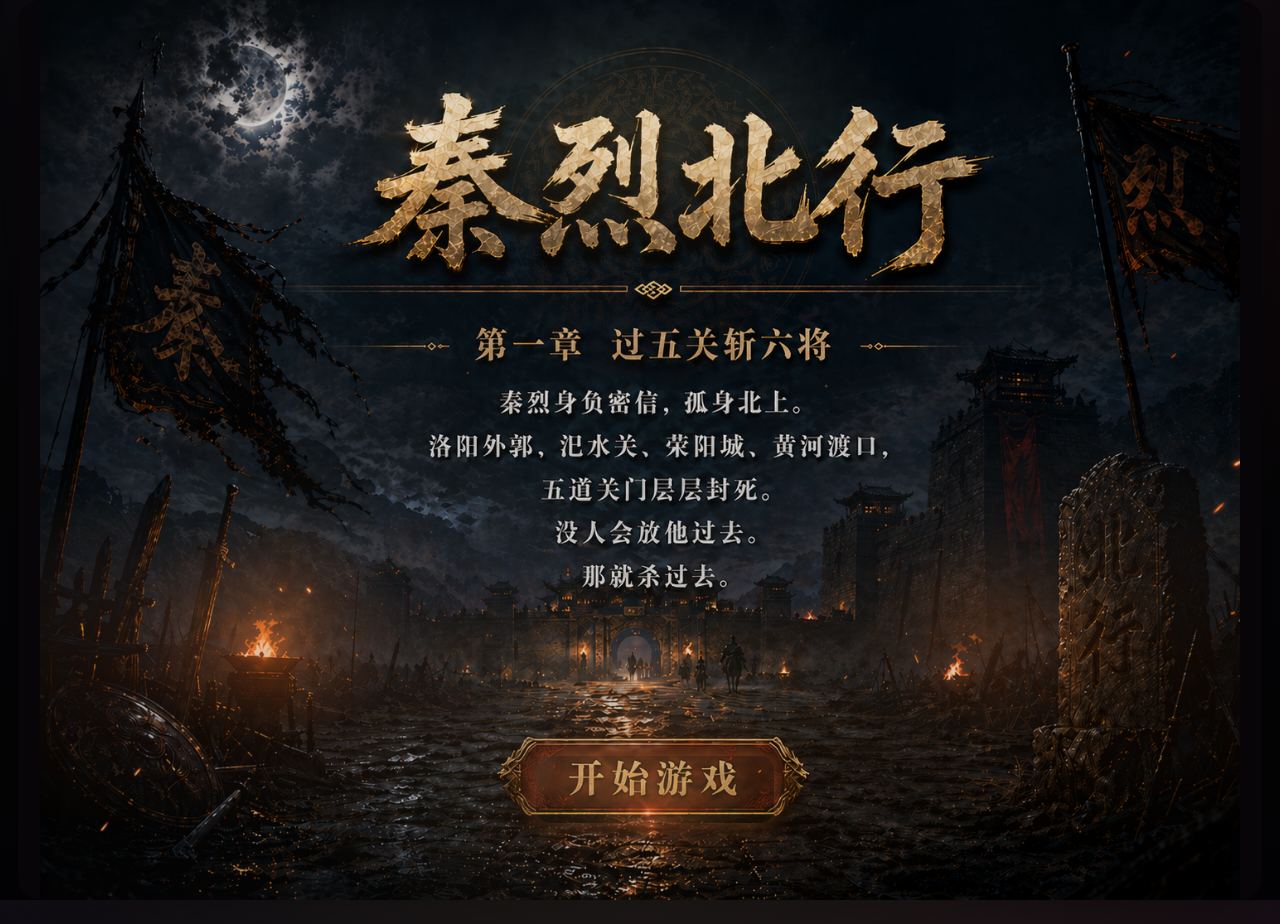
==== commit 04bfa0a4: "feat(b1): forced tutorial guide UI, skill anchor, larger type Made-with: Cursor" ====
--- a/index.html
+++ b/index.html
@@ -7,7 +7,7 @@
     <link rel="preconnect" href="https://fonts.googleapis.com">
     <link rel="preconnect" href="https://fonts.gstatic.com" crossorigin>
     <link href="https://fonts.googleapis.com/css2?family=Shippori+Mincho:wght@400;500;600;700;800&family=Zen+Antique+Soft&family=Noto+Serif+JP:wght@400;500;600;700;900&display=swap" rel="stylesheet">
-    <link rel="stylesheet" href="./style.css?v=20260427-home-start-fx-h-10" />
+    <link rel="stylesheet" href="./style.css?v=20260427-b1-guide-font" />
   </head>
   <body>
     <div class="app">
@@ -32,6 +32,9 @@
             <div class="home-screen__actions">
               <span class="home-screen__start-fx" aria-hidden="true"></span>
               <button id="btnHomeStart" class="btn btn-offense home-screen__btn" type="button">开始游戏</button>
+              <button id="btnSkillTest" class="btn btn-secondary home-screen__btn skill-test-entry" type="button" hidden>
+                技能沙盒
+              </button>
             </div>
           </div>
         </div>
@@ -241,6 +244,10 @@
                 <div class="battle-stage-vs-crest" aria-hidden="true">
                   <img src="./ui-stage-vs-crest.png" alt="" />
                 </div>
+                <div id="b1ForcedGuideLayer" class="b1-forced-guide-layer" hidden aria-hidden="true">
+                  <div id="b1ForcedGuideBanner" class="b1-forced-guide-floating" role="status"></div>
+                </div>
+                <div id="b1ForcedGuideArrow" class="b1-forced-guide-arrow" hidden aria-hidden="true"></div>
             <div id="enemyRowWrap" class="enemy-row">
               <div id="enemyCardA" class="fighter-card enemy-card" role="button" tabindex="0" aria-label="选择目标：敌方单位">
                 <div id="enemyRestFxOverlayA" class="rest-fx-overlay" aria-hidden="true"></div>
@@ -372,7 +379,7 @@
                 <div id="pFlags" class="flags"></div>
                 <div id="playerCardFlavor" class="player-card-flavor">—</div>
               </div>
-              <section class="mini-panel mini-panel--commands skill-icons-panel" aria-label="招式">
+              <section id="skillIconsPanel" class="mini-panel mini-panel--commands skill-icons-panel" aria-label="招式">
                 <div class="mini-title">招式</div>
                 <div class="skill-icons">
                   <div class="skill-icons-row">
@@ -467,7 +474,7 @@
                 <div class="mini-title mini-title--tips-head">
                   <span>军前提要</span>
                   <label class="beginner-mode-toggle">
-                    <input type="checkbox" id="beginnerModeToggle" />
+                    <input type="checkbox" id="beginnerModeToggle" checked />
                     <span>初学指引</span>
                   </label>
                 </div>
@@ -517,13 +524,67 @@
       </div>
     </div>
 
+    <!-- 本地开发：localhost / file / 127.0.0.1 下由脚本显示入口 -->
+    <div
+      id="skillTestOverlay"
+      class="skill-test-overlay"
+      hidden
+      aria-hidden="true"
+      aria-label="技能沙盒"
+    >
+      <div class="skill-test-panel">
+        <div class="skill-test-panel-inner">
+          <div class="skill-test-panel-main">
+        <h2 class="skill-test-title">技能沙盒（本地测试）</h2>
+        <p class="skill-test-hint">
+          不计入战功榜进度。每次打开本面板会<strong>清空技法勾选</strong>（避免上一场残留在战法卷里）；属性勾选会保留。若只测四张属性，请勿勾选技法。
+          点击列表中某张<strong>技法或属性</strong>名称可预览卡面图。当前发行配置已关闭沙盒；本地开发时可在 <code>main.js</code> 将 <code>SKILL_SANDBOX_ENABLED</code> 设为 <code>true</code>，或用 <code>?skilltest=1</code>（仅在该开关开启时有效）。
+        </p>
+        <div class="skill-test-field">
+          <label class="skill-test-label" for="skillTestPreset">敌方预设</label>
+          <select id="skillTestPreset" class="skill-test-select">
+            <option value="dummy1">单敌·高防木桩</option>
+            <option value="dummy2">双敌·木桩</option>
+            <option value="b1seq">双将截关（先后上场，同 B1）</option>
+            <option value="b3">荥阳（王植 + 纵火兵）</option>
+          </select>
+        </div>
+        <div class="skill-test-field">
+          <div class="skill-test-label">技法（可多选）</div>
+          <div id="skillTestTechGrid" class="skill-test-grid"></div>
+        </div>
+        <div class="skill-test-field">
+          <div class="skill-test-label">属性卡（可多选）</div>
+          <div id="skillTestAttrGrid" class="skill-test-grid"></div>
+        </div>
+        <div class="skill-test-actions">
+          <button type="button" id="btnSkillTestStart" class="btn btn-offense">开始测试战斗</button>
+          <button type="button" id="btnSkillTestClose" class="btn btn-secondary">关闭</button>
+        </div>
+          </div>
+          <aside
+            id="skillTestCardPreview"
+            class="skill-test-card-preview"
+            hidden
+            aria-label="卡面预览"
+          >
+            <div class="skill-test-card-preview-kicker">卡面预览</div>
+            <div class="skill-test-card-preview-frame">
+              <img id="skillTestCardPreviewImg" class="skill-test-card-preview-img" alt="" decoding="async" hidden />
+            </div>
+            <div id="skillTestCardPreviewCaption" class="skill-test-card-preview-caption"></div>
+          </aside>
+        </div>
+      </div>
+    </div>
+
     <script src="./supabase-config.js"></script>
     <script src="./leaderboard-online.js"></script>
     <script src="./general_soul_lookup.js"></script>
     <script src="./general_soul_comment.js"></script>
     <script src="./general_soul_lore_105.js"></script>
     <script src="./general_soul_scoring.js"></script>
-    <script src="./skill_cards_config.js"></script>
-    <script src="./main.js?v=20260427-attr-block-mit"></script>
+    <script src="./skill_cards_config.js?v=20260427-cardart-png-rename"></script>
+    <script src="./main.js?v=20260427-b1-guide-fixedpos"></script>
   </body>
 </html>
--- a/style.css
+++ b/style.css
@@ -1027,6 +1027,11 @@
   gap: var(--home-menu-btn-gap);
   box-sizing: border-box;
 }
+/* 双按钮（技能沙盒）时整体上移并留间距，避免第二颗按钮被 4:3 舞台底边裁切 */
+.home-screen__actions:has(#btnSkillTest:not([hidden])){
+  --home-menu-btns-top: 72%;
+  --home-menu-btn-gap: 0.65cqh;
+}
 /* 「开始游戏」热区：脉冲光晕 + 扫光（叠在透明按钮下层，不挡点击） */
 .home-screen__start-fx{
   display: none;
@@ -1034,14 +1039,16 @@
 .home-screen:has(.home-screen__loop) .home-screen__actions{
   isolation: isolate;
 }
+/* 与「开始游戏」按钮中央字板对齐（避开左右金饰），用百分比随 .home-screen__actions 宽度缩放 */
 .home-screen:has(.home-screen__loop) .home-screen__start-fx{
   display: block;
   position: absolute;
-  left: 35px;
-  right: 35px;
-  top: 5px;
-  height: calc(var(--home-menu-btn-h) - 10px);
-  border-radius: 18px;
+  left: 11%;
+  right: 11%;
+  top: 8%;
+  bottom: 8%;
+  height: auto;
+  border-radius: 14px;
   pointer-events: none;
   z-index: 0;
   overflow: hidden;
@@ -4997,6 +5004,93 @@
   color:var(--muted);
   font-weight:700;
 }
+
+/* B1 初战强指引：战场中央浮窗 + 目标键旁箭头 */
+.battle-combat-stage > .b1-forced-guide-layer{
+  grid-column:1;
+  grid-row:1 / -1;
+  justify-self:stretch;
+  align-self:stretch;
+  width:100%;
+  min-height:0;
+  position:relative;
+  z-index:10;
+  pointer-events:none;
+}
+.b1-forced-guide-layer[hidden]{
+  display:none !important;
+}
+.b1-forced-guide-floating{
+  position:absolute;
+  max-width:min(300px,86vw);
+  padding:14px 16px;
+  background:linear-gradient(180deg,rgba(28,22,38,.92),rgba(12,9,18,.9));
+  border:1px solid rgba(232,201,122,.28);
+  border-radius:12px;
+  box-shadow:0 12px 36px rgba(0,0,0,.45);
+  font-size:14px;
+  line-height:1.55;
+  color:rgba(232,220,200,.94);
+  pointer-events:none;
+}
+/* 处决阶段：战场中上偏右（原默认位） */
+.b1-forced-guide-floating--execute{
+  top:38%;
+  left:58%;
+  transform:translate(-50%,-50%);
+}
+/* 盾反 / 快攻：具体 top/left 由 main.js 按 #skillIconsPanel 锚定；此处只约束宽度 */
+.b1-forced-guide-floating--commands{
+  max-width:min(280px,min(48vw,calc(100% - 24px)));
+}
+.b1-forced-guide-banner__title{
+  display:block;
+  font-size:17px;
+  font-weight:700;
+  margin-bottom:8px;
+  color:var(--accent,#c9a227);
+  letter-spacing:.02em;
+  line-height:1.45;
+}
+.b1-forced-guide-banner__body{
+  display:block;
+  font-size:15px;
+  line-height:1.55;
+  color:var(--muted);
+}
+.battle-combat-stage > .b1-forced-guide-arrow{
+  grid-column:1;
+  grid-row:1 / -1;
+  justify-self:start;
+  align-self:start;
+  width:0;
+  height:0;
+  overflow:visible;
+  z-index:11;
+  pointer-events:none;
+}
+.b1-forced-guide-arrow[hidden]{
+  display:none !important;
+}
+.b1-forced-guide-arrow{
+  position:fixed;
+  width:0;
+  height:0;
+  border-top:10px solid transparent;
+  border-bottom:10px solid transparent;
+  border-left:17px solid var(--accent,#c9a227);
+  filter:drop-shadow(0 0 10px rgba(201,162,39,.65));
+  animation:b1-forced-guide-arrow-pulse 1.1s ease-in-out infinite;
+  transform-origin:center center;
+}
+.b1-forced-guide-arrow.b1-forced-guide-arrow--reverse{
+  border-left:0 solid transparent;
+  border-right:17px solid var(--accent,#c9a227);
+}
+@keyframes b1-forced-guide-arrow-pulse{
+  0%,100%{ opacity:.82; transform:scale(1); }
+  50%{ opacity:1; transform:scale(1.06); }
+}
 .mini-title--war-report{
   display: flex;
   align-items: baseline;
@@ -7055,6 +7149,11 @@
   .btn-hint-blink{
     animation: none;
     outline-width: 3px;
+  }
+  .skill-icons-panel .skill-icon.btn-hint-blink{
+    animation: none !important;
+    outline-width: 3px;
+    outline-color: rgba(250, 204, 21, .85);
   }
   .panel-hint-blink{
     animation: none;
@@ -10138,7 +10237,8 @@
       inset 0 -12px 20px rgba(0,0,0,.36),
       0 2px 0 rgba(22,12,9,.86),
       0 7px 14px rgba(0,0,0,.28),
-      0 0 10px rgba(var(--skill-glow), .08);
+      0 0 10px rgba(var(--skill-glow), .08),
+      0 0 0 0 rgba(250,204,21,0);
   }
   50%{
     box-shadow:
@@ -10147,14 +10247,18 @@
       inset 0 -12px 20px rgba(0,0,0,.30),
       0 3px 0 rgba(22,12,9,.86),
       0 9px 16px rgba(0,0,0,.32),
-      0 0 16px rgba(var(--skill-glow), .18);
+      0 0 16px rgba(var(--skill-glow), .18),
+      0 0 14px 3px rgba(250,204,21,.5);
   }
 }
 
 .skill-icons-panel .skill-icon.btn-hint-blink{
-  outline: none;
+  z-index: 2;
+  /* 金色外轮廓 + skillBtnHintPulse 内层脉动（勿叠 hintBtnBlink，避免 box-shadow 动画互抢） */
+  outline: 2px solid rgba(250, 204, 21, .7);
+  outline-offset: 2px;
   animation: skillBtnHintPulse 1.1s ease-in-out infinite;
-  border-color: rgba(var(--skill-rim), .72);
+  border-color: rgba(var(--skill-rim), .85);
   box-shadow:
     inset 0 1px 0 rgba(255,244,210,.16),
     inset 0 0 0 1px rgba(var(--skill-rim), .14),
@@ -10467,3 +10571,168 @@
 .chapter-end-epilogue__actions .btn {
   min-width: 8.5em;
 }
+
+/* —— 本地技能沙盒 —— */
+.skill-test-overlay {
+  position: fixed;
+  inset: 0;
+  z-index: 12000;
+  display: flex;
+  align-items: center;
+  justify-content: center;
+  padding: 16px;
+  box-sizing: border-box;
+  background: rgba(8, 6, 12, 0.72);
+  backdrop-filter: blur(6px);
+}
+.skill-test-overlay[hidden] {
+  display: none;
+}
+.skill-test-panel {
+  width: min(880px, 100%);
+  max-height: min(88vh, 720px);
+  overflow: auto;
+  padding: 1.25rem 1.35rem 1.4rem;
+  border-radius: 14px;
+  background: linear-gradient(165deg, rgba(28, 24, 32, 0.97), rgba(18, 16, 22, 0.98));
+  border: 1px solid rgba(200, 170, 120, 0.22);
+  box-shadow: 0 18px 48px rgba(0, 0, 0, 0.45);
+}
+.skill-test-panel-inner {
+  display: flex;
+  flex-wrap: wrap;
+  align-items: flex-start;
+  gap: 1.1rem 1.25rem;
+}
+.skill-test-panel-main {
+  flex: 1 1 280px;
+  min-width: 0;
+}
+.skill-test-card-preview {
+  flex: 0 0 auto;
+  width: min(220px, 100%);
+  padding: 0.65rem 0.75rem;
+  border-radius: 12px;
+  background: rgba(0, 0, 0, 0.28);
+  border: 1px solid rgba(160, 140, 110, 0.2);
+  box-sizing: border-box;
+}
+.skill-test-card-preview[hidden] {
+  display: none !important;
+}
+.skill-test-card-preview-kicker {
+  font-size: 0.72rem;
+  letter-spacing: 0.06em;
+  color: rgba(200, 180, 150, 0.75);
+  margin-bottom: 0.45rem;
+}
+.skill-test-card-preview-frame {
+  aspect-ratio: 3 / 4;
+  width: 100%;
+  border-radius: 10px;
+  overflow: hidden;
+  background: rgba(6, 8, 14, 0.85);
+  border: 1px solid rgba(100, 90, 80, 0.35);
+  display: flex;
+  align-items: center;
+  justify-content: center;
+}
+.skill-test-card-preview-img {
+  width: 100%;
+  height: 100%;
+  object-fit: contain;
+  display: block;
+}
+.skill-test-card-preview-img[hidden] {
+  display: none !important;
+}
+.skill-test-card-preview-caption {
+  margin-top: 0.5rem;
+  font-size: 0.88rem;
+  line-height: 1.35;
+  color: rgba(236, 224, 200, 0.92);
+  text-align: center;
+}
+.skill-test-check {
+  cursor: pointer;
+}
+.skill-test-check:hover {
+  color: rgba(255, 236, 210, 0.98);
+}
+.skill-test-title {
+  margin: 0 0 0.35rem;
+  font-size: 1.15rem;
+  font-weight: 600;
+  color: rgba(248, 236, 216, 0.95);
+}
+.skill-test-hint {
+  margin: 0 0 1rem;
+  font-size: 0.82rem;
+  line-height: 1.45;
+  color: rgba(200, 190, 175, 0.78);
+}
+.skill-test-hint code {
+  font-size: 0.9em;
+  padding: 0.1em 0.35em;
+  border-radius: 4px;
+  background: rgba(0, 0, 0, 0.35);
+  color: rgba(255, 220, 170, 0.95);
+}
+.skill-test-field {
+  margin-bottom: 1rem;
+}
+.skill-test-label {
+  display: block;
+  font-size: 0.78rem;
+  letter-spacing: 0.04em;
+  color: rgba(212, 190, 150, 0.85);
+  margin-bottom: 0.4rem;
+}
+.skill-test-select {
+  width: 100%;
+  padding: 0.45rem 0.6rem;
+  border-radius: 8px;
+  border: 1px solid rgba(140, 120, 100, 0.35);
+  background: rgba(12, 10, 16, 0.9);
+  color: rgba(238, 228, 210, 0.92);
+  font: inherit;
+}
+.skill-test-grid {
+  display: flex;
+  flex-direction: column;
+  gap: 0.35rem;
+  max-height: 200px;
+  overflow: auto;
+  padding: 0.5rem 0.55rem;
+  border-radius: 8px;
+  background: rgba(0, 0, 0, 0.22);
+  border: 1px solid rgba(100, 90, 80, 0.2);
+}
+/* 仅 4 张属性卡：不必滚动，避免漏勾「坚守 / 铁骨」 */
+.skill-test-grid.skill-test-grid--attrs-only {
+  max-height: none;
+  overflow: visible;
+}
+.skill-test-check {
+  display: flex;
+  align-items: flex-start;
+  gap: 0.45rem;
+  font-size: 0.82rem;
+  line-height: 1.35;
+  color: rgba(228, 218, 200, 0.88);
+  cursor: pointer;
+}
+.skill-test-check input {
+  margin-top: 0.2rem;
+  flex-shrink: 0;
+}
+.skill-test-actions {
+  display: flex;
+  flex-wrap: wrap;
+  gap: 10px;
+  margin-top: 1.1rem;
+}
+.skill-test-actions .btn {
+  flex: 1 1 auto;
+  min-width: 7rem;
+}
